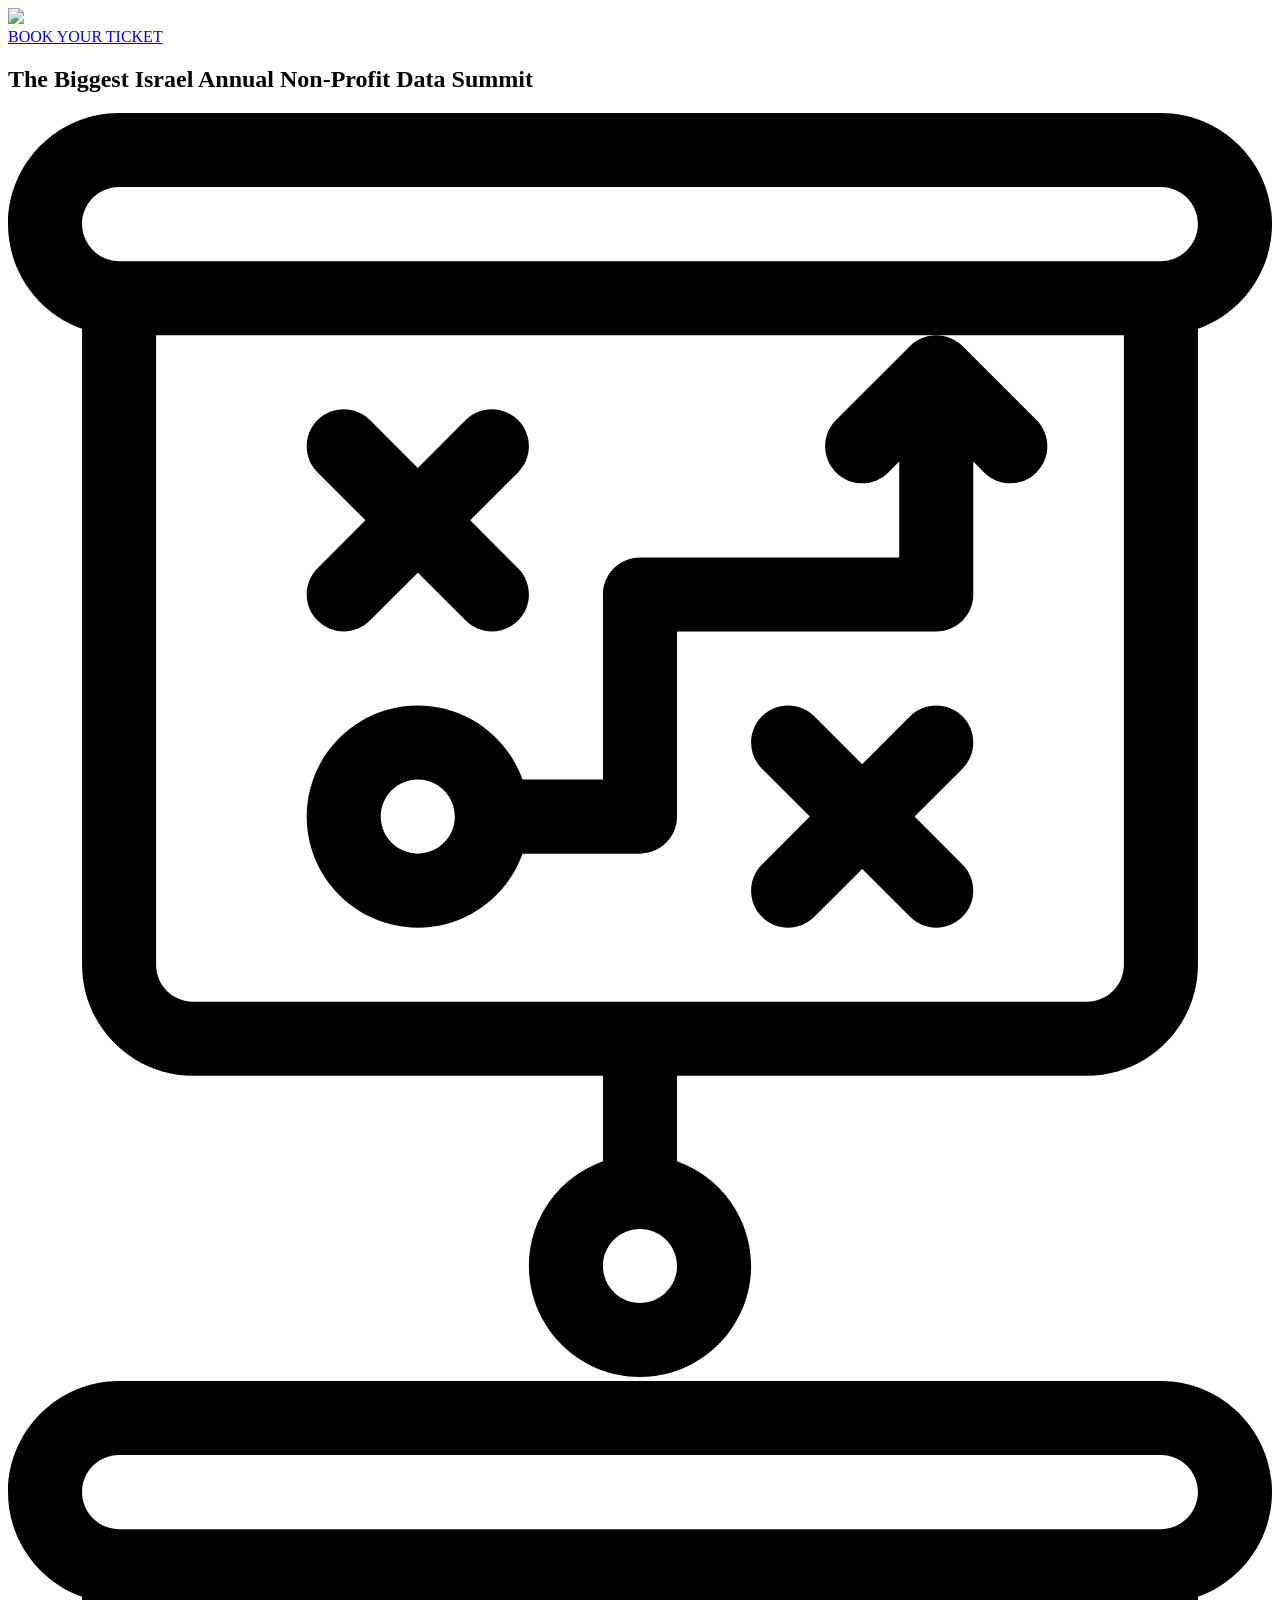
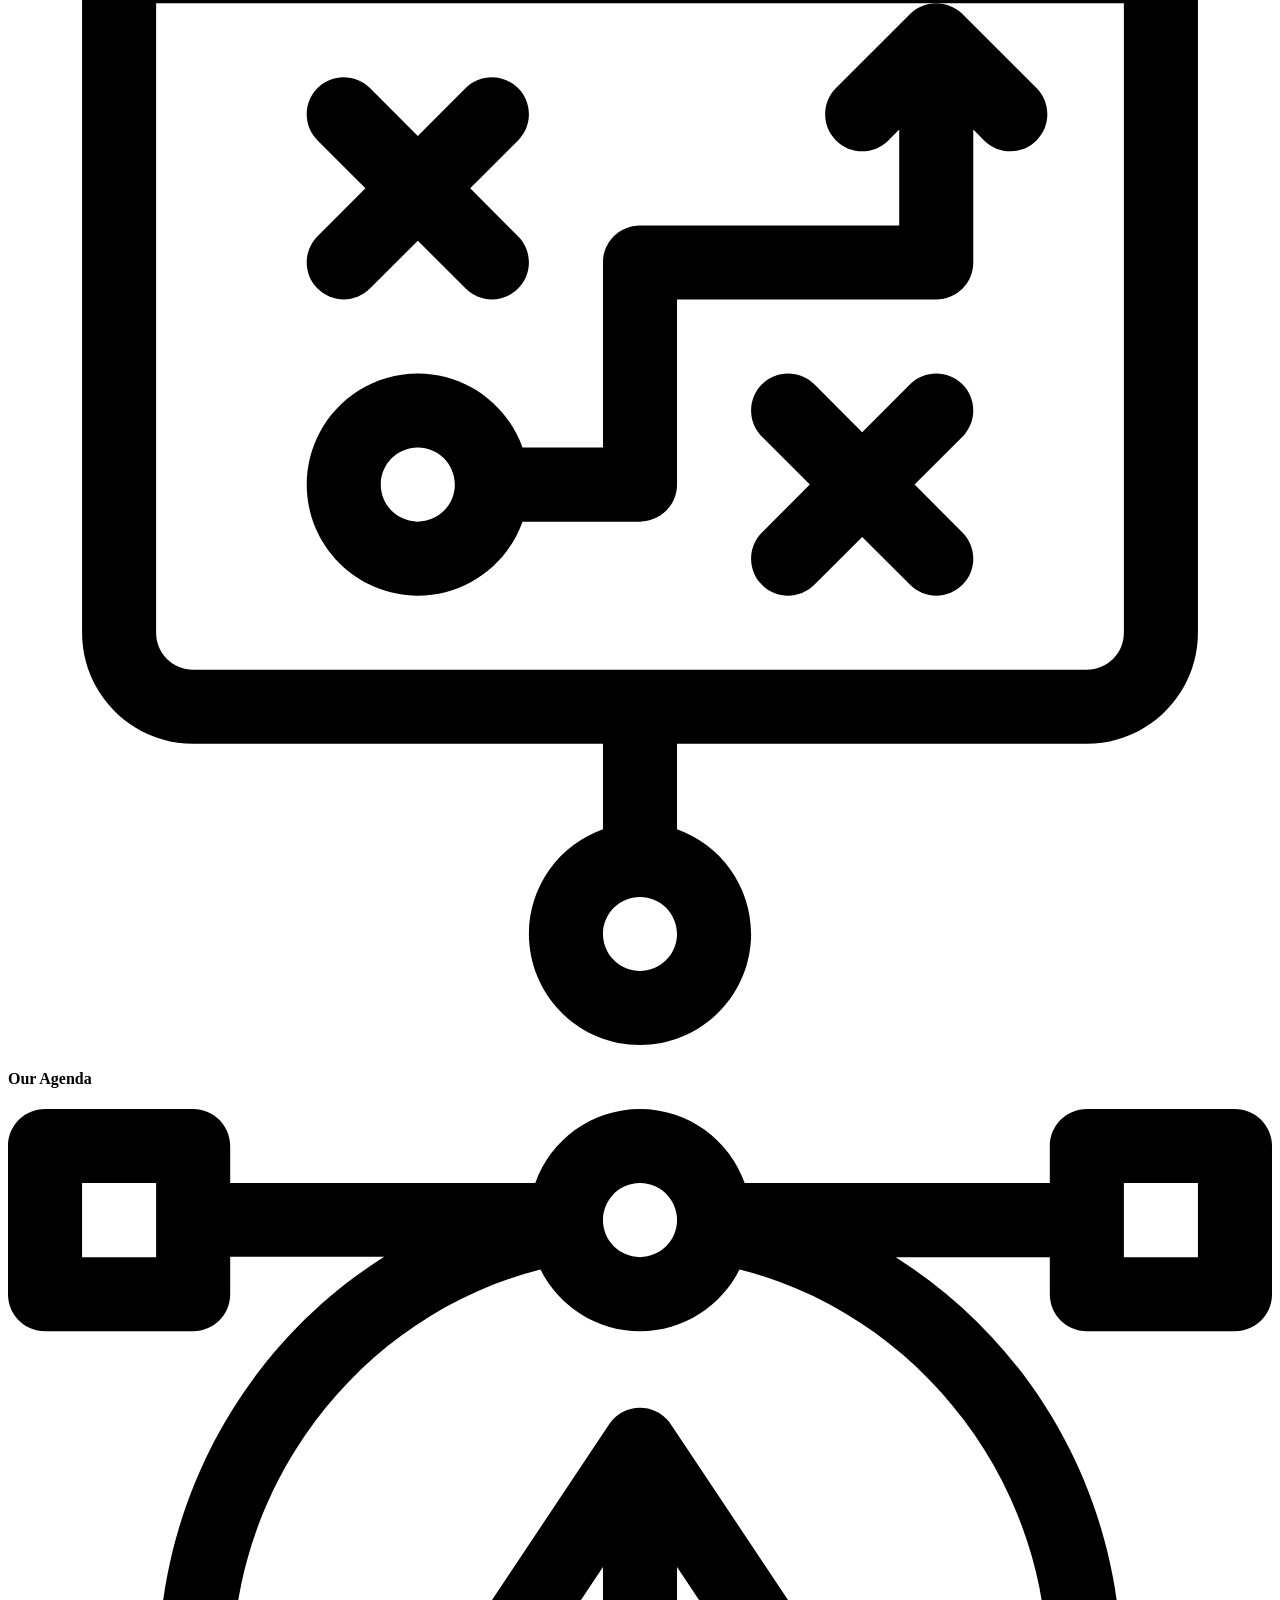
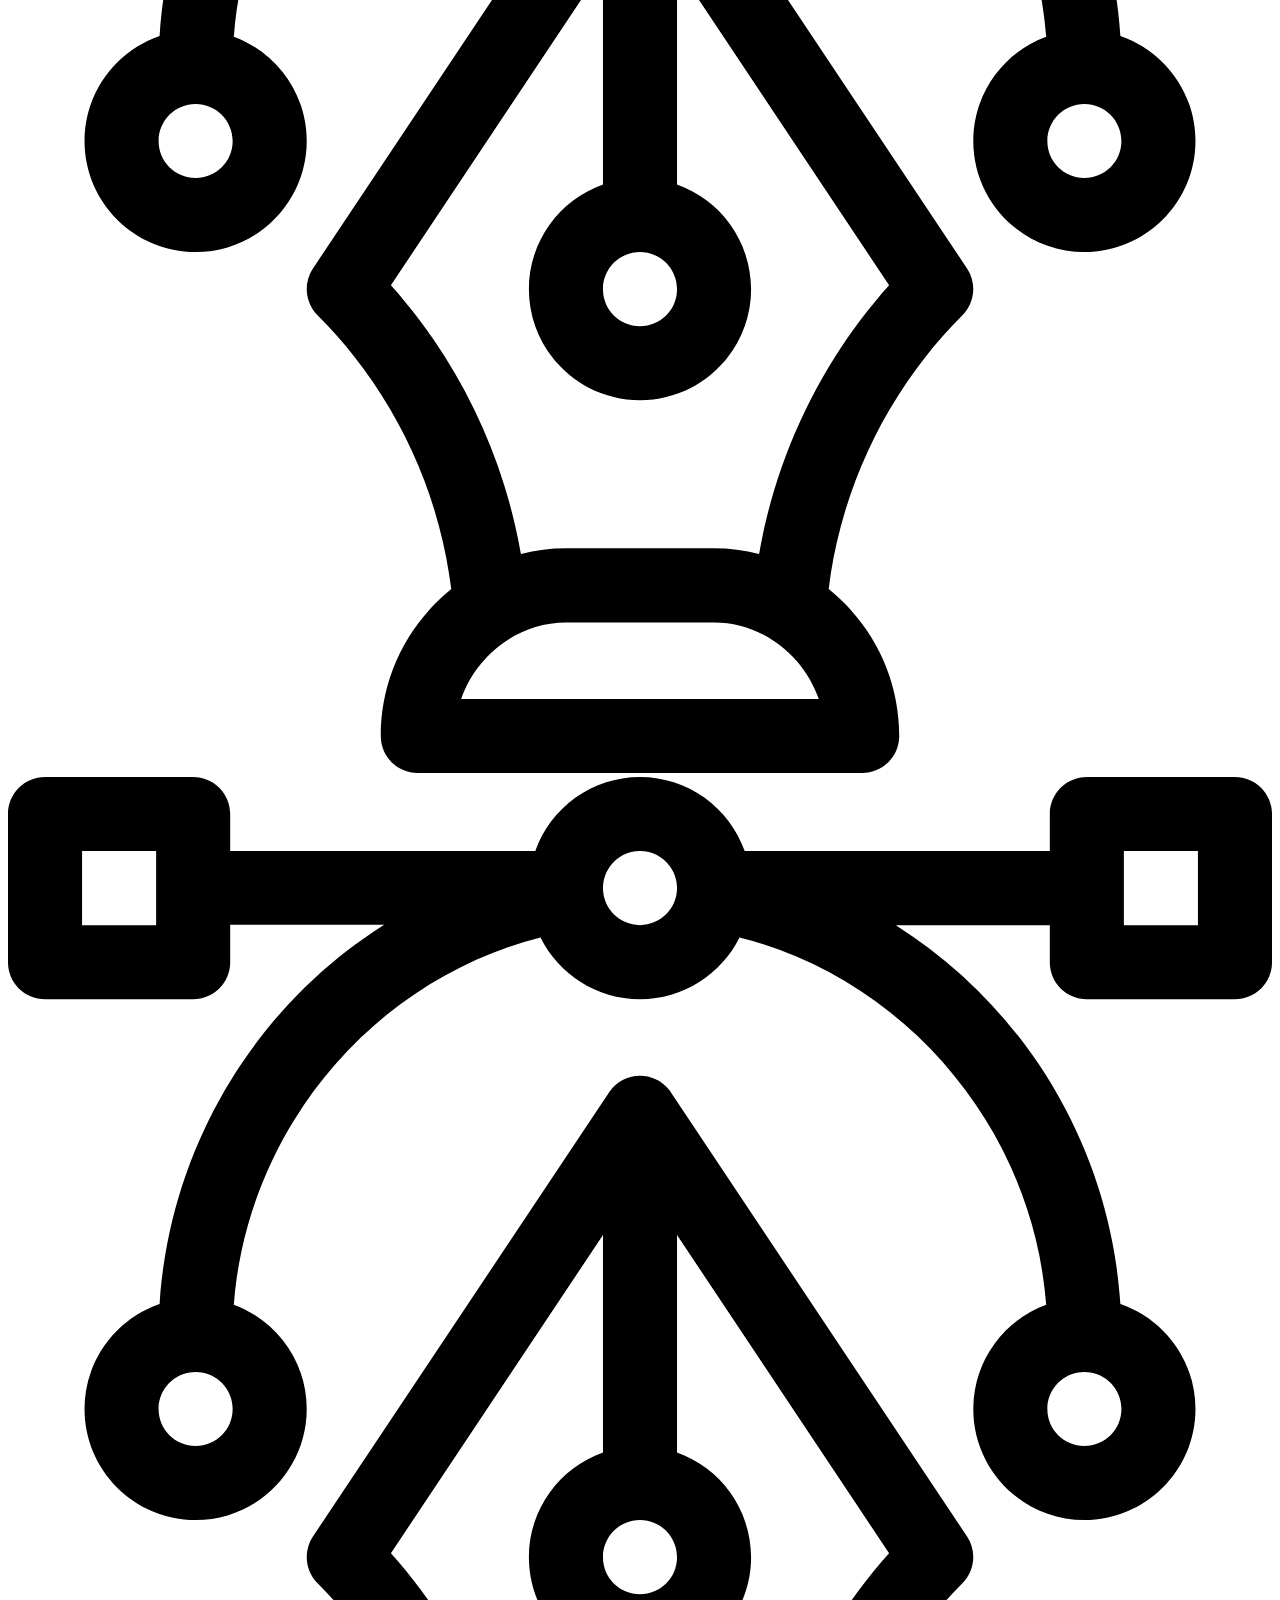
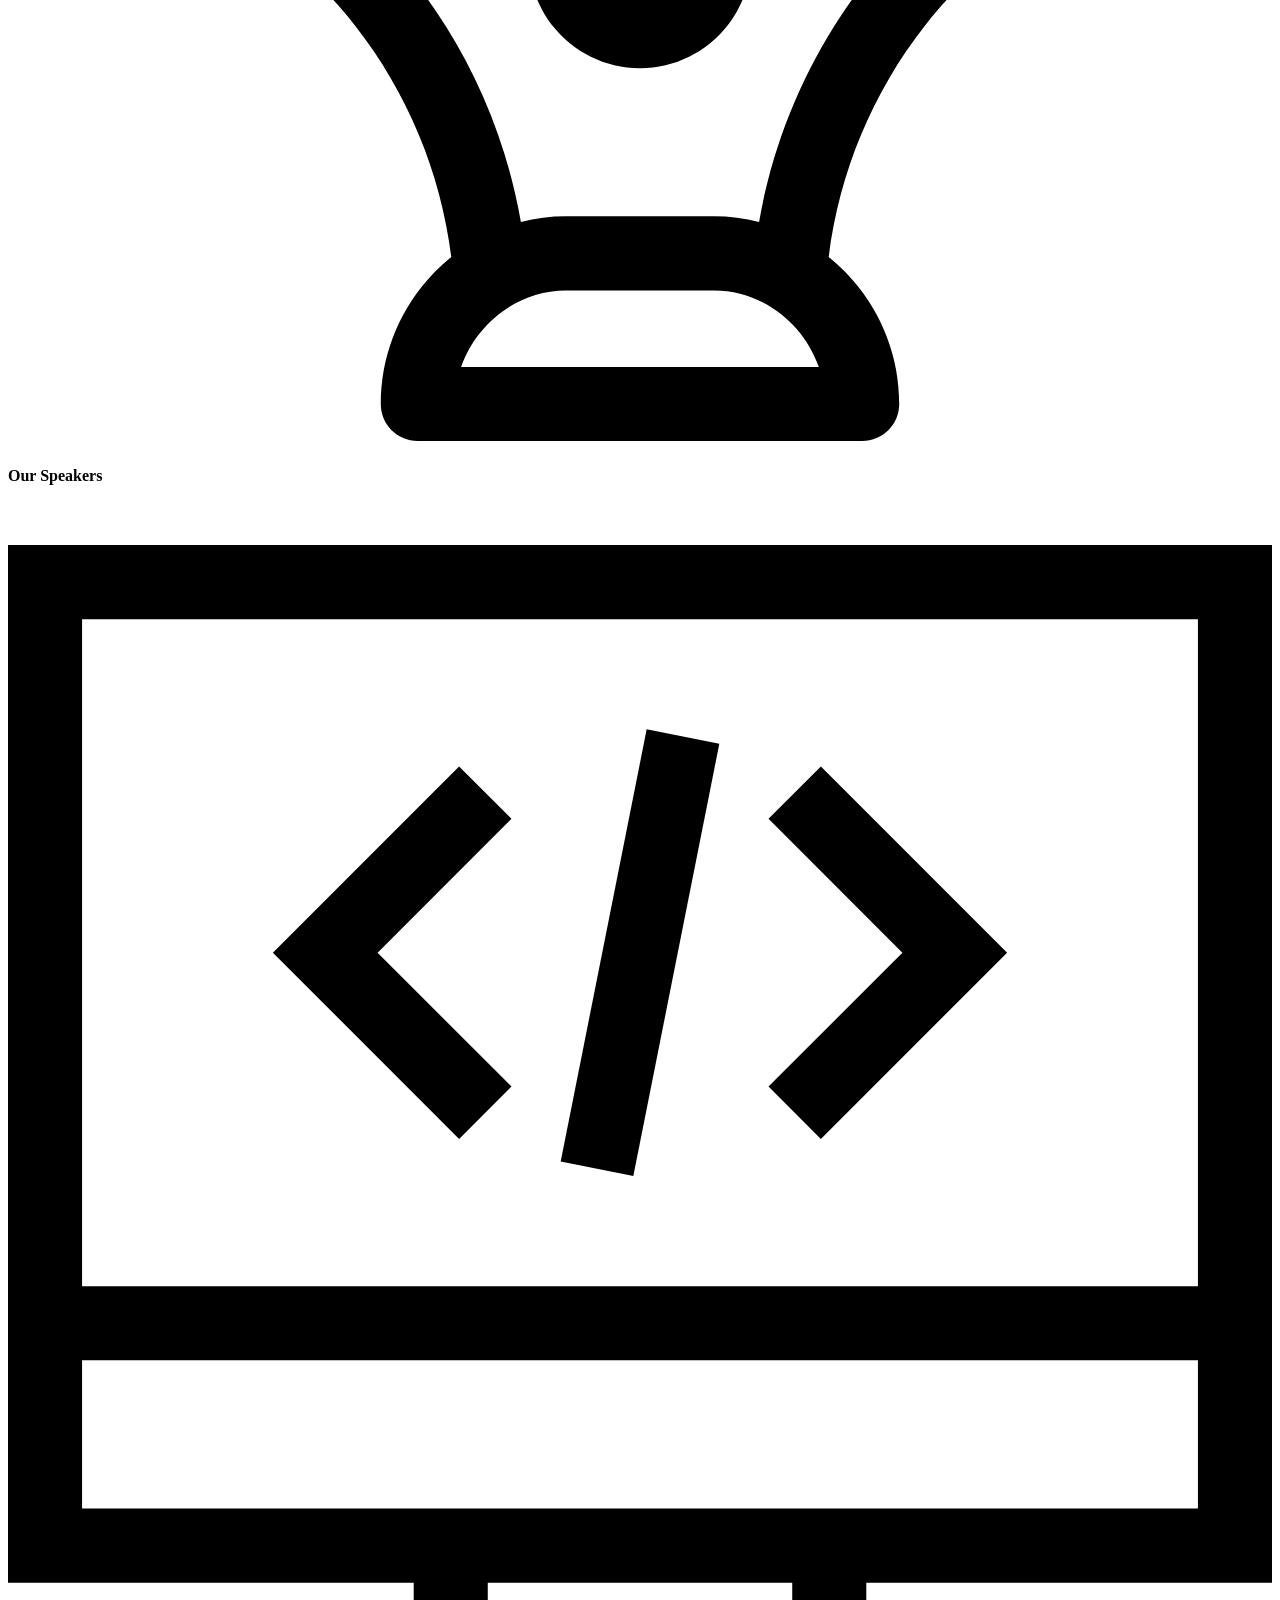
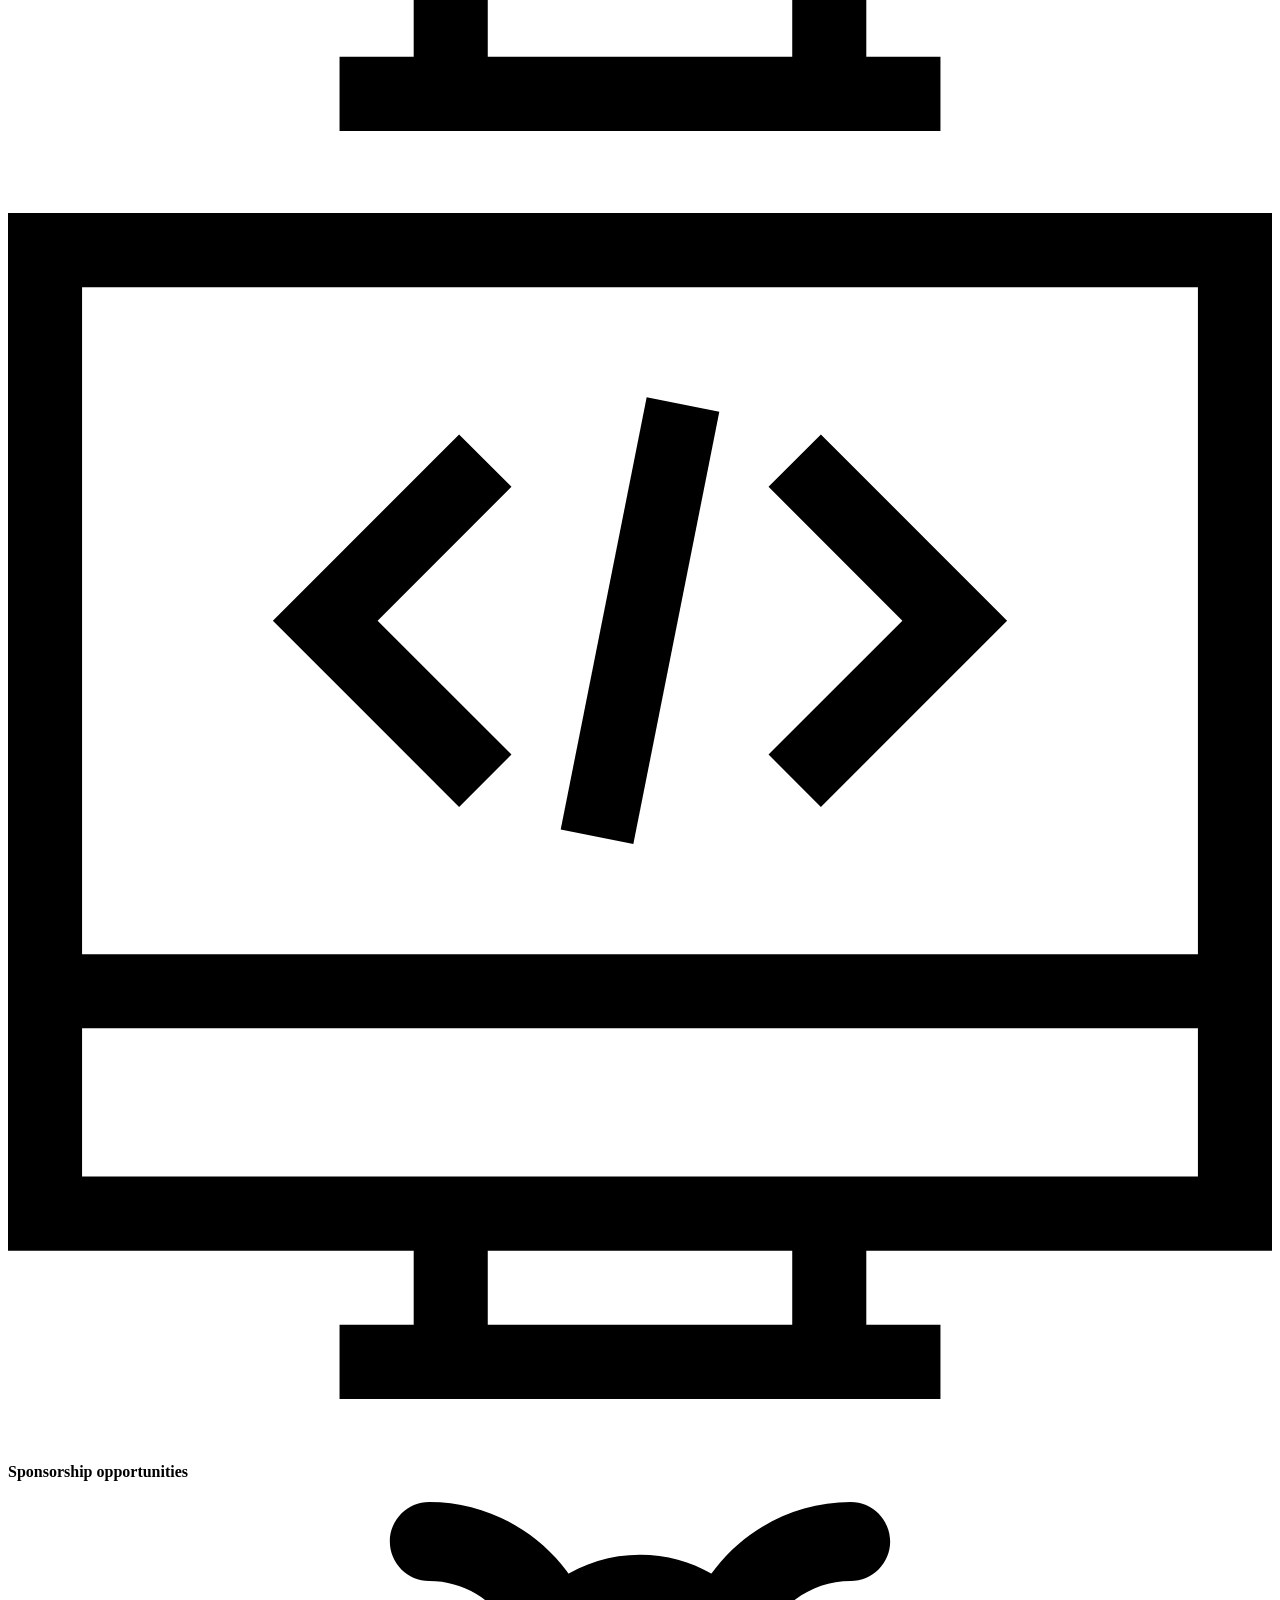
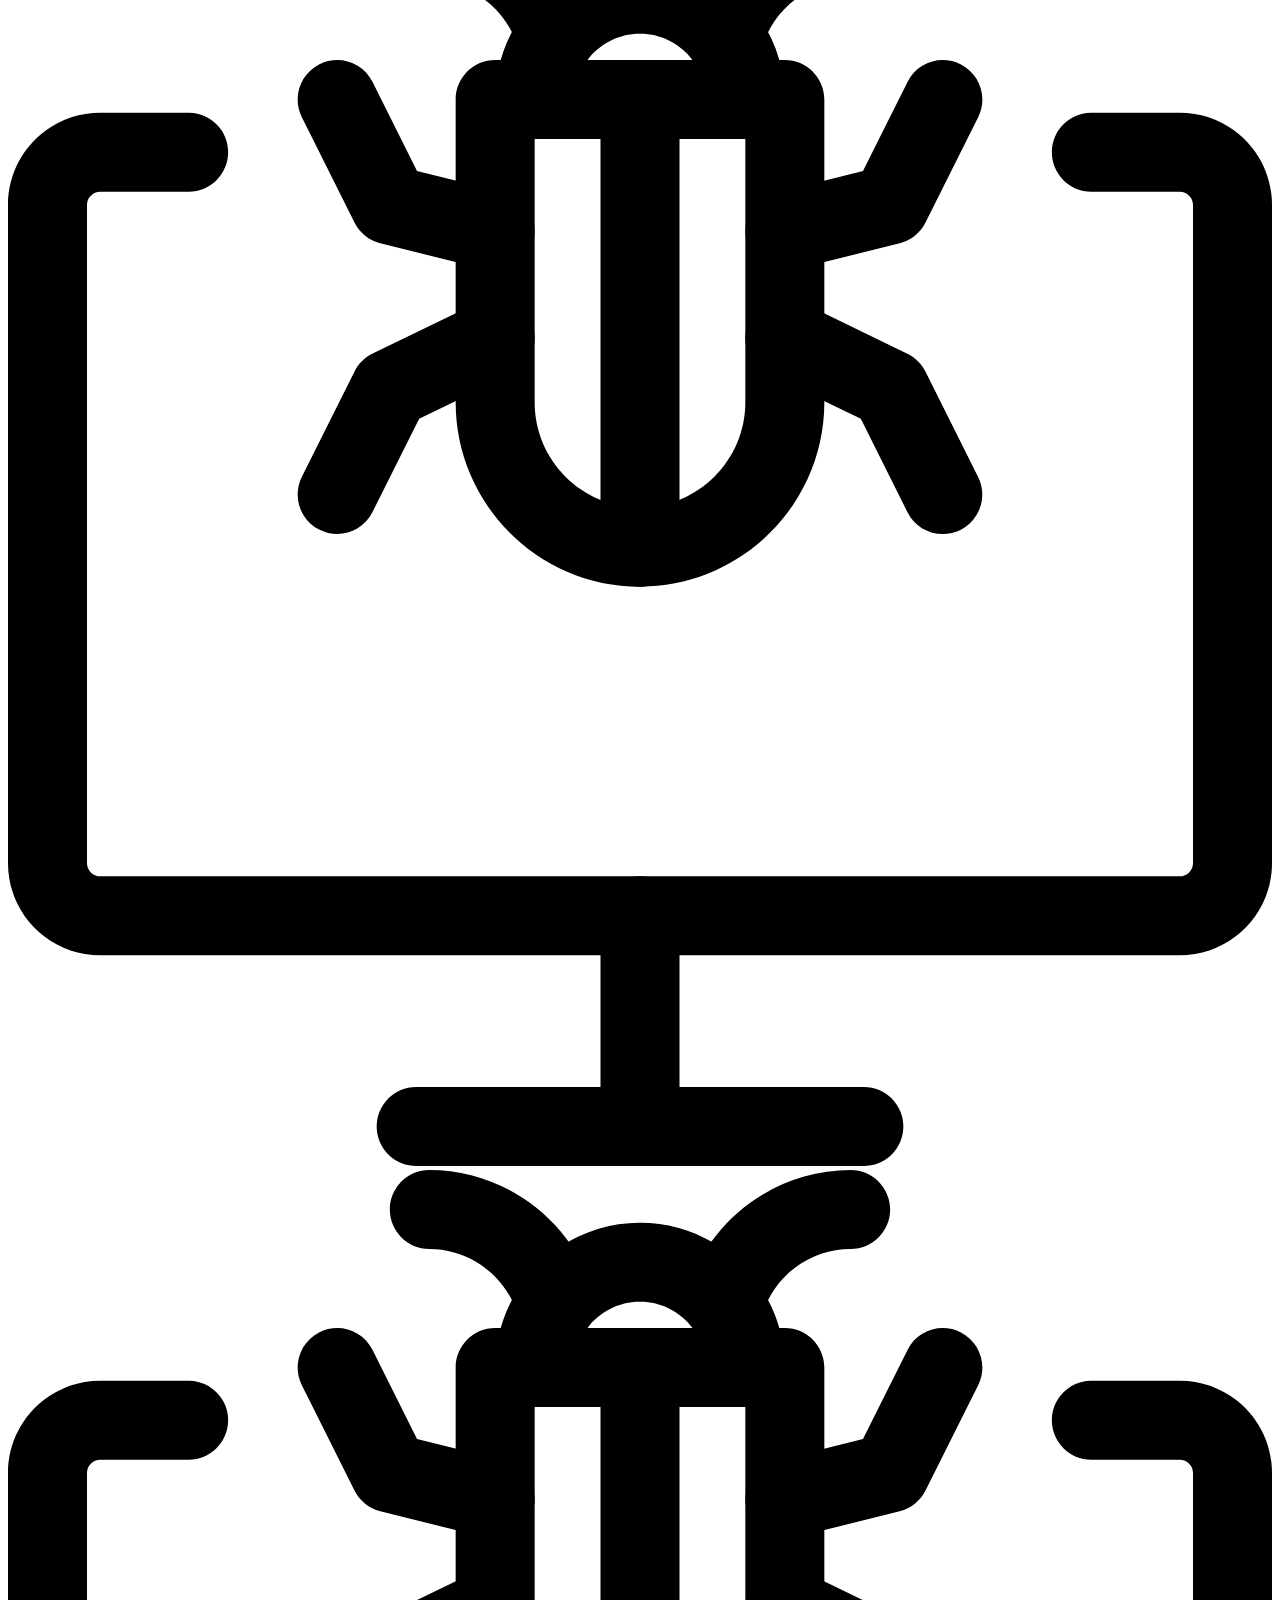
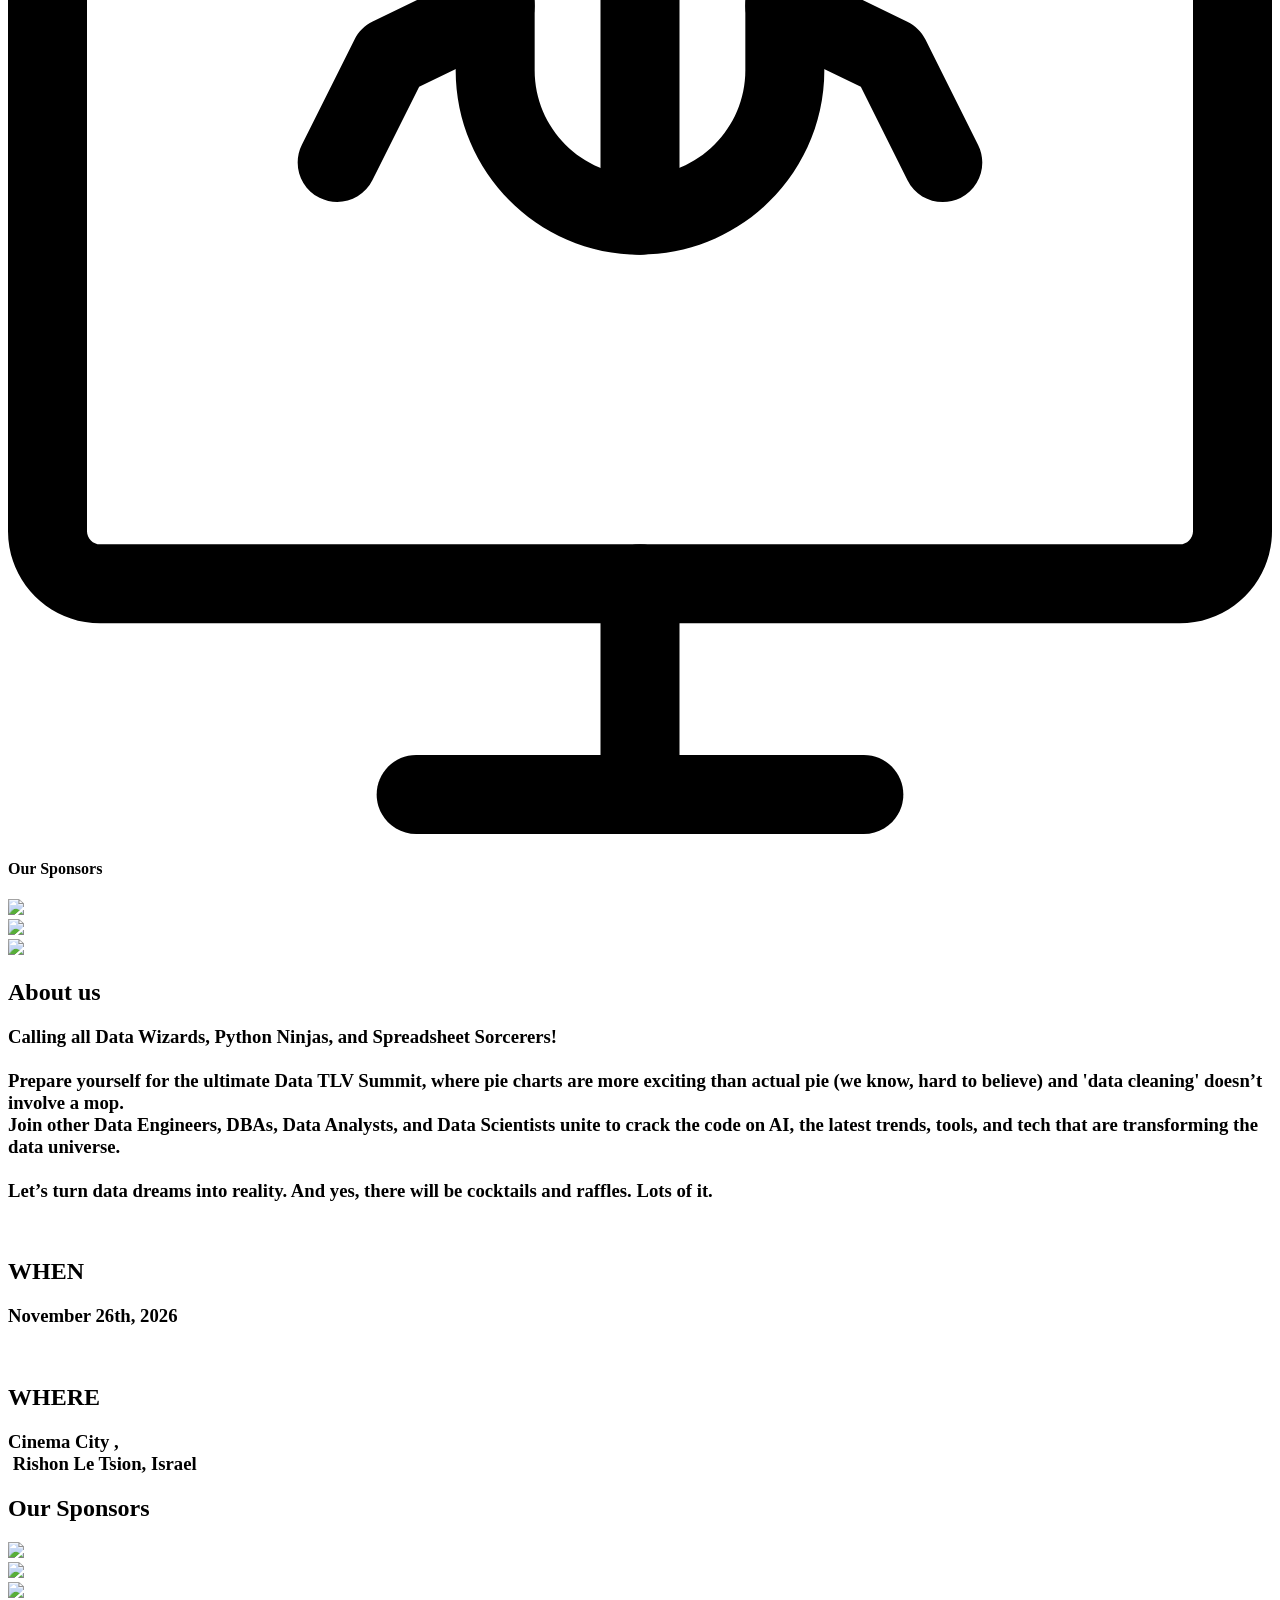
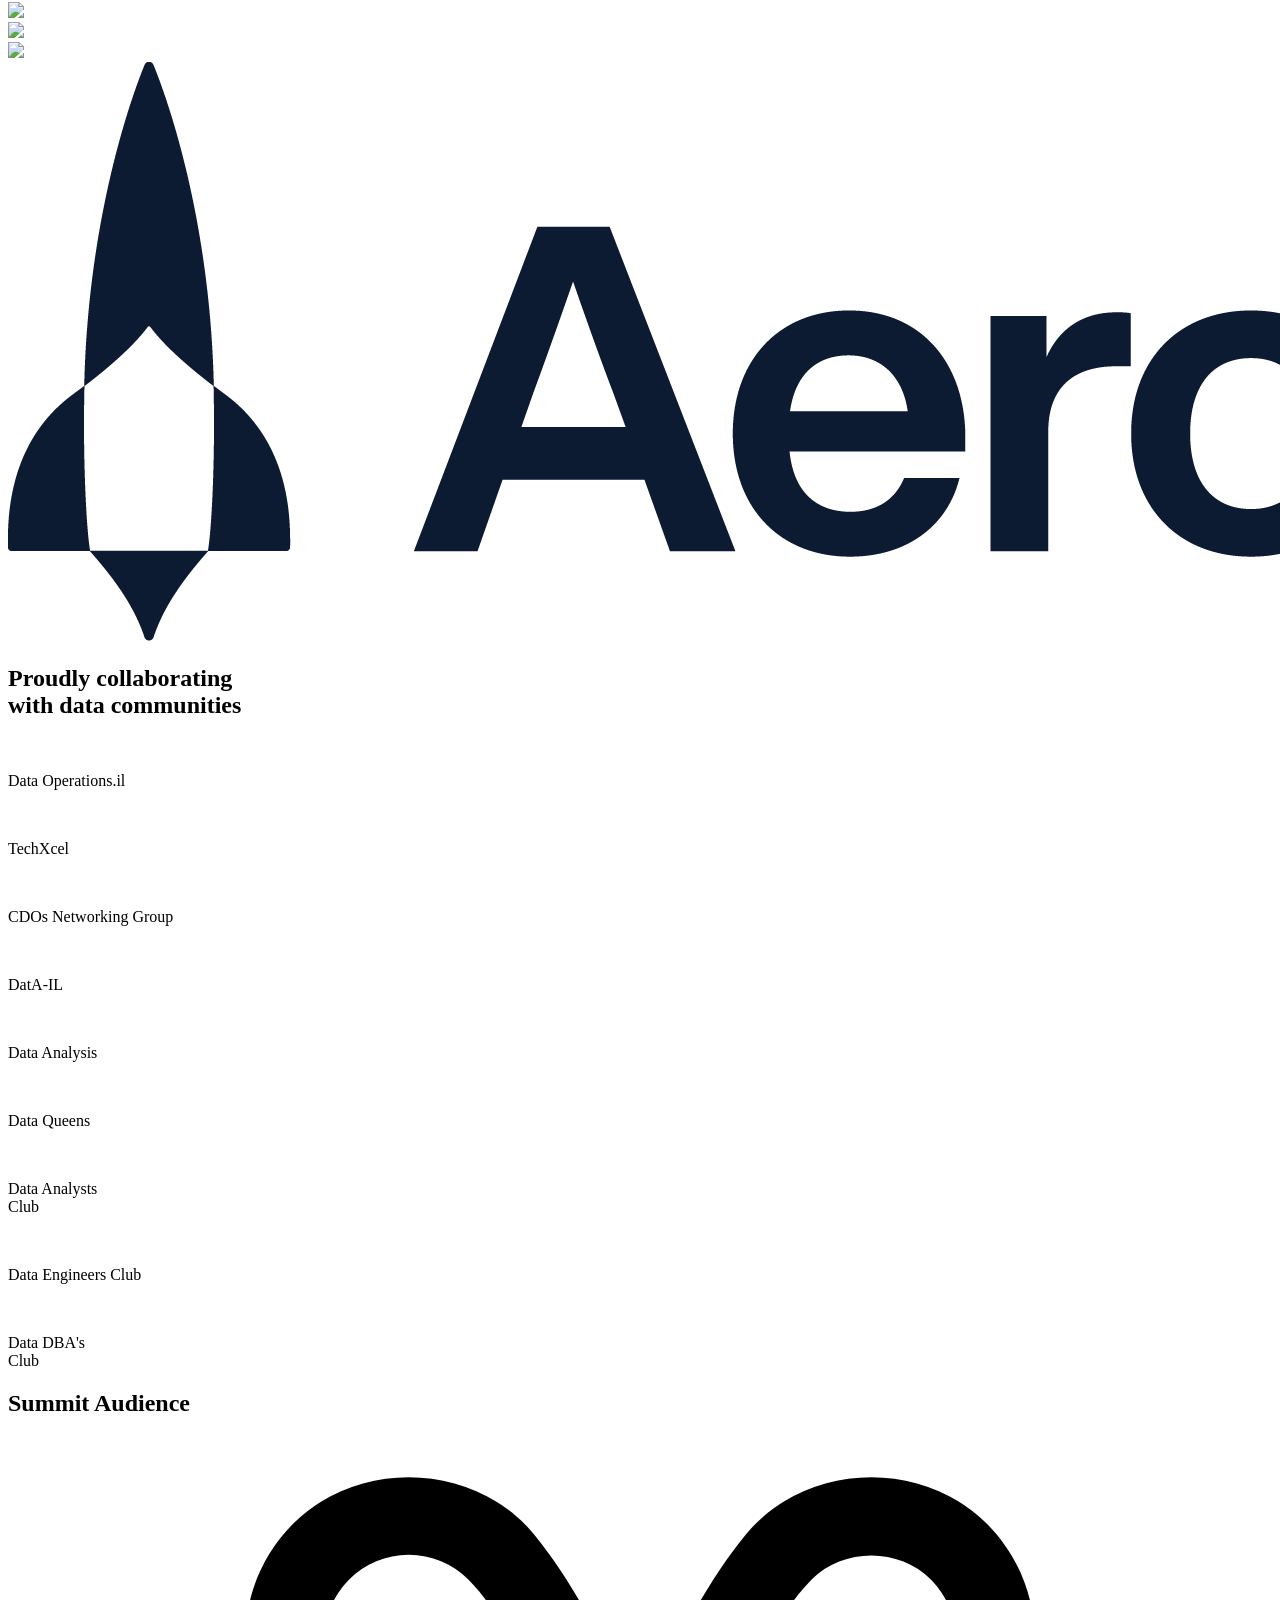
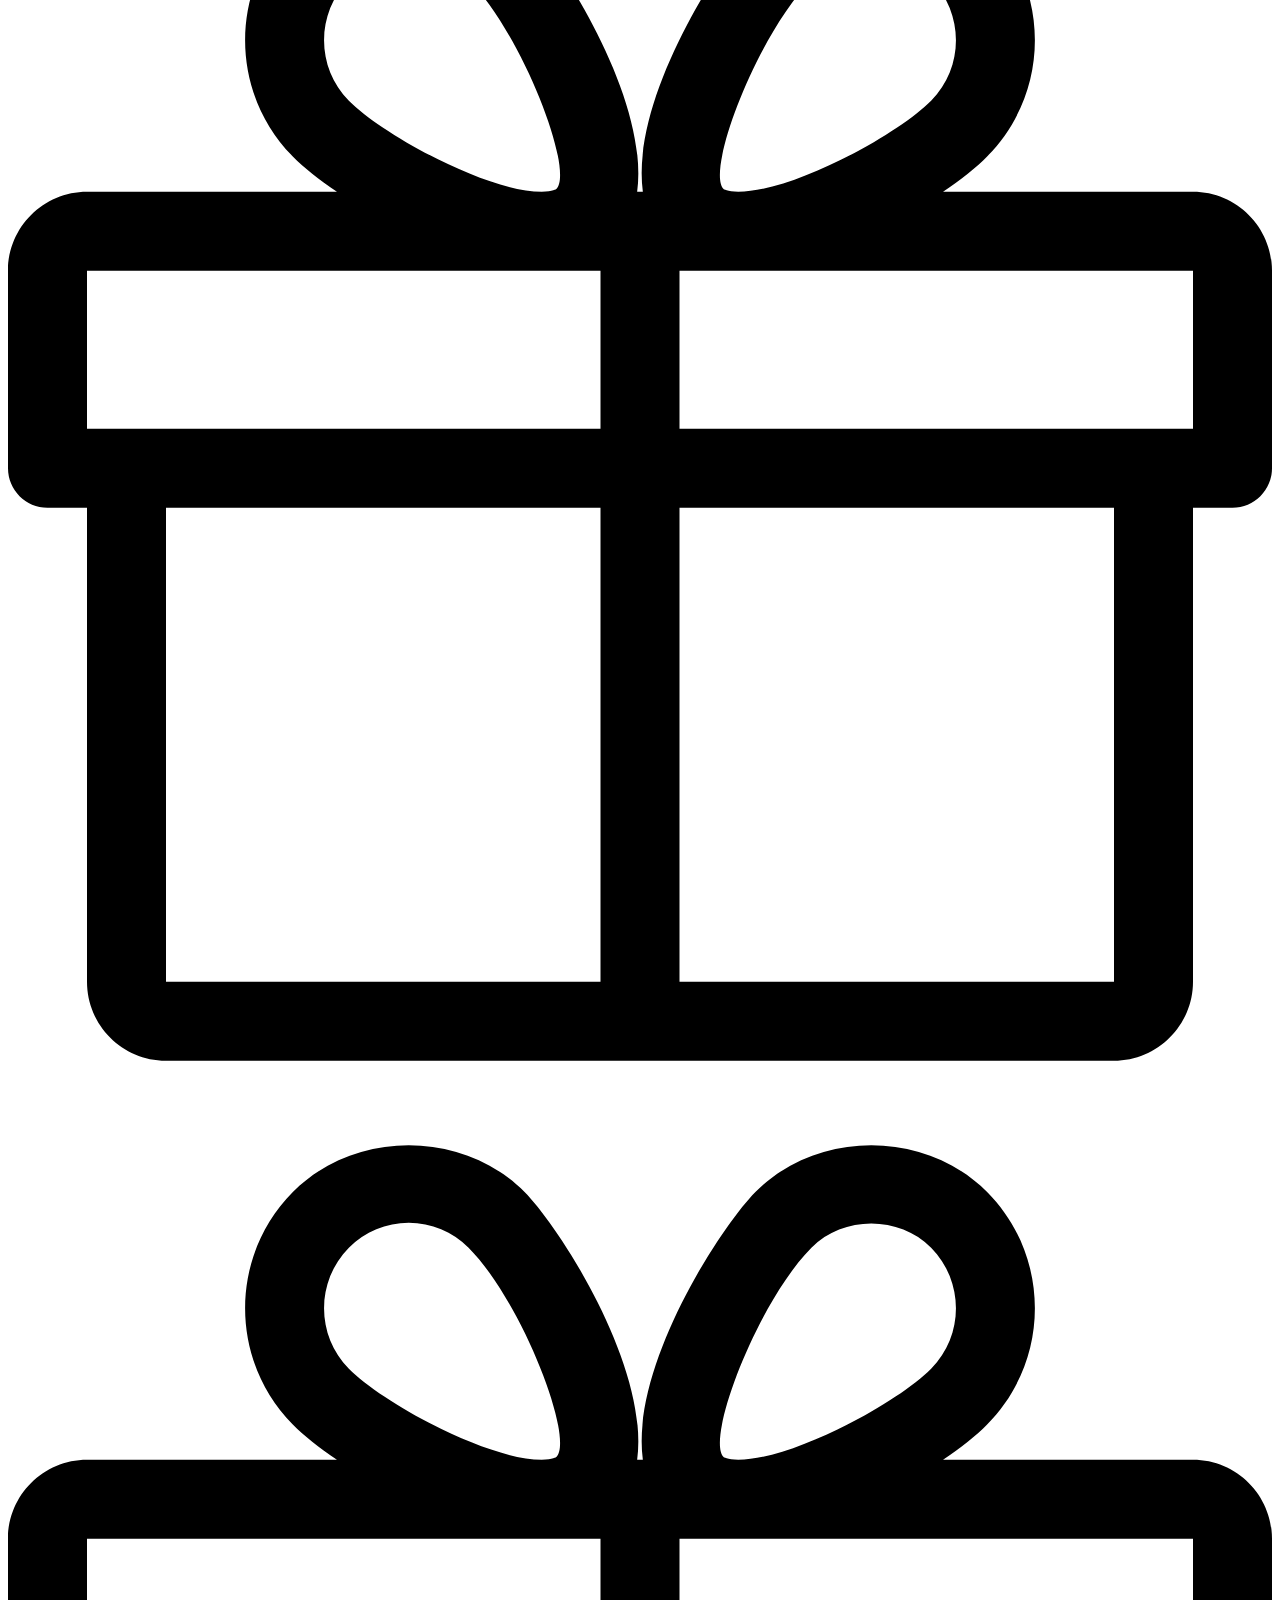
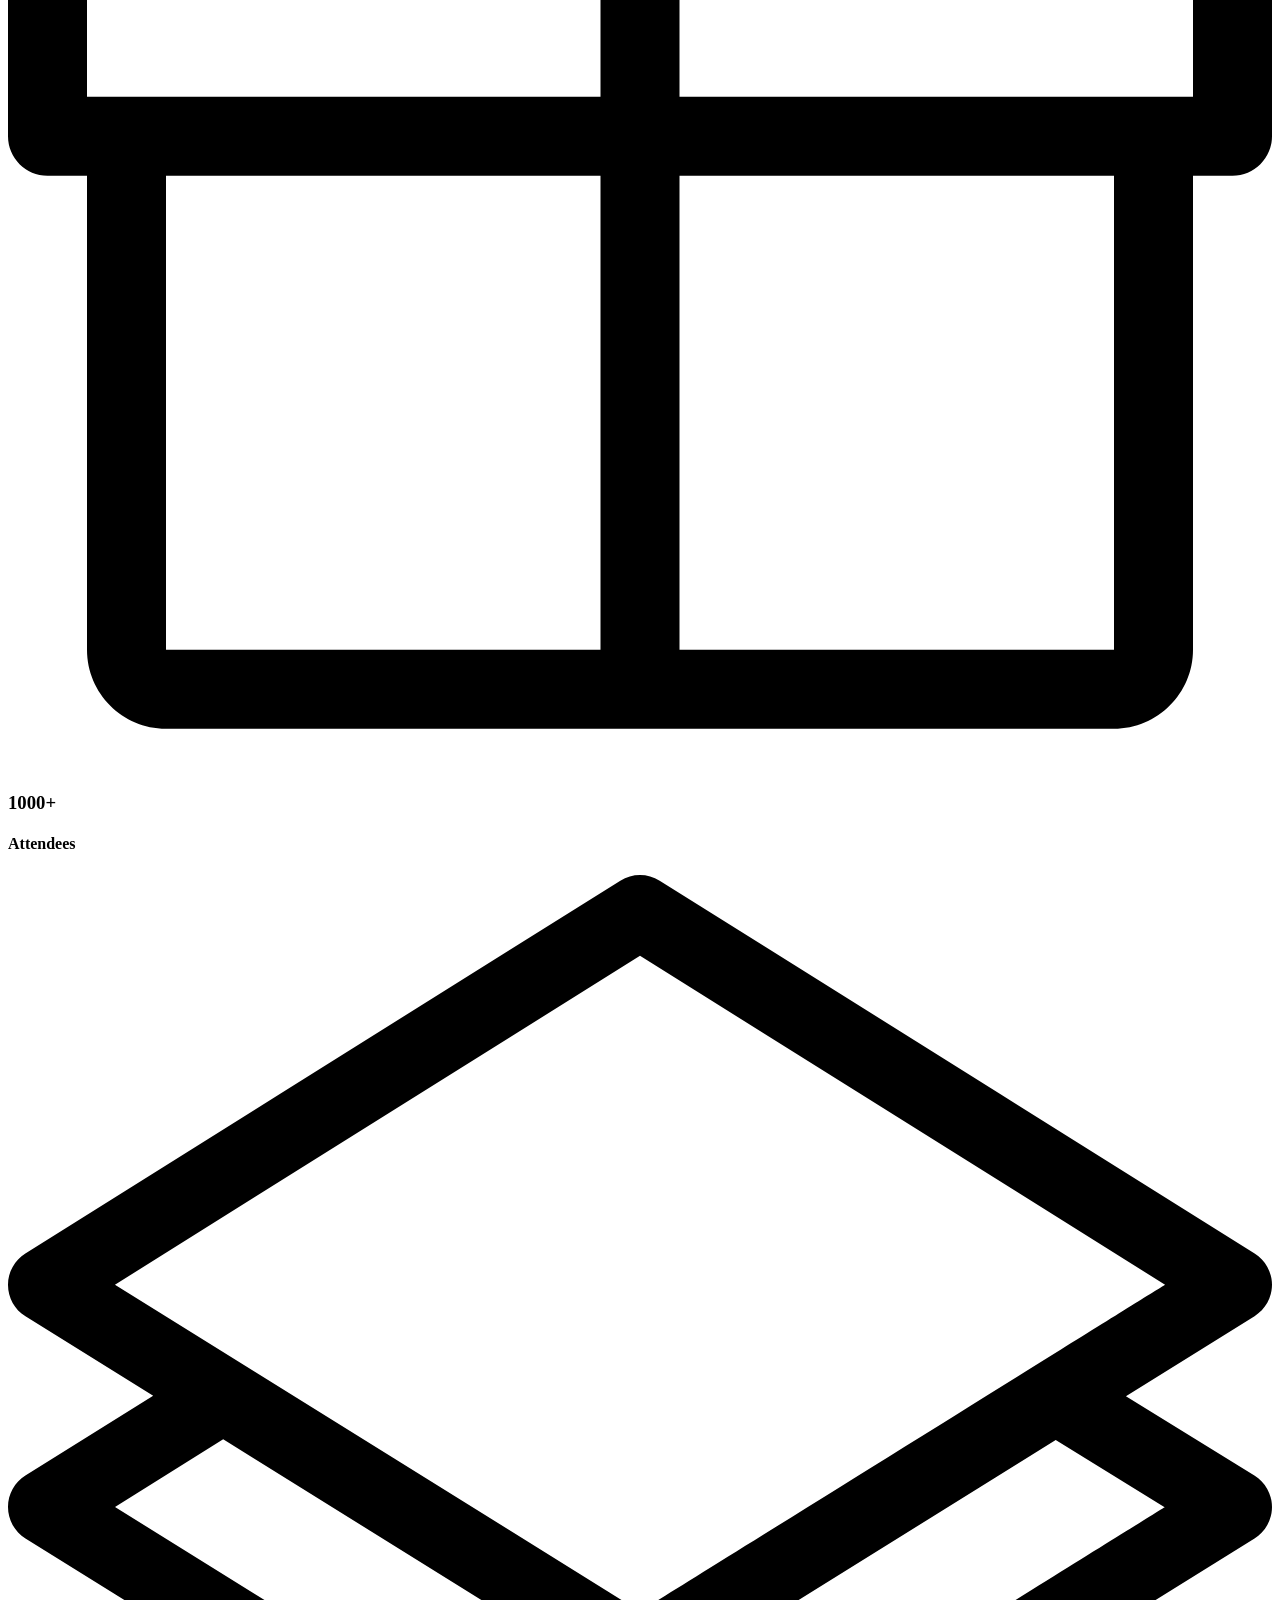
==== index.html @ f6ada50b "fix Aerospike logo to sponsors" ====
<!DOCTYPE html>
<html style="font-size: 16px;" lang="en"><head>
    <meta name="viewport" content="width=device-width, initial-scale=1.0">
    <meta charset="utf-8">
    <meta name="keywords" content="Mobile App Development, ​We create super-awesome designs, ​Build your dream website today, ​Let&amp;apos;s Get Started, ​How We Help People, Effective Teams, Get in touch">
    <meta name="description" content="">
    <title>Home</title>
    <link rel="stylesheet" href="nicepage.css" media="screen">
<link rel="stylesheet" href="Home.css" media="screen">
    <script class="u-script" type="text/javascript" src="jquery.js" defer=""></script>
    <script class="u-script" type="text/javascript" src="nicepage.js" defer=""></script>
    <meta name="generator" content="Nicepage 6.2.1, nicepage.com">
    <link id="u-theme-google-font" rel="stylesheet" href="https://fonts.googleapis.com/css?family=Roboto:100,100i,300,300i,400,400i,500,500i,700,700i,900,900i|Open+Sans:300,300i,400,400i,500,500i,600,600i,700,700i,800,800i">
    <link id="u-page-google-font" rel="stylesheet" href="https://fonts.googleapis.com/css?family=Oswald:200,300,400,500,600,700|Montserrat:100,100i,200,200i,300,300i,400,400i,500,500i,600,600i,700,700i,800,800i,900,900i">
    
    
    
    
    
    
    
    
    
    
    
    
    
    <script type="application/ld+json">{
		"@context": "http://schema.org",
		"@type": "Organization",
		"name": "",
		"logo": "images/logo-new.png"
}</script>
    <meta name="theme-color" content="#478ac9">
    <meta property="og:title" content="Home">
    <meta property="og:type" content="website">
  <meta data-intl-tel-input-cdn-path="intlTelInput/"></head>
  <body data-path-to-root="./" data-include-products="true" class="u-body u-xl-mode" data-lang="en"><header class="u-clearfix u-header u-white u-header" id="sec-23c2"><div class="u-clearfix u-sheet u-valign-middle-xl u-valign-top-lg u-valign-top-md u-sheet-1">
        <div class="data-layout-selected u-clearfix u-expanded-width u-gutter-0 u-layout-wrap u-layout-wrap-1">
          <div class="u-layout">
            <div class="u-layout-row">
              <div class="u-container-style u-layout-cell u-size-32 u-layout-cell-1">
                <div class="u-container-layout u-valign-top-lg u-valign-top-md u-valign-top-sm u-valign-top-xl u-container-layout-1">
                  <a href="Home.html" class="u-align-center u-image u-logo u-image-1" data-image-width="448" data-image-height="102" title="About us">
                    <img src="images/logo-new.png" class="u-logo-image u-logo-image-1">
                  </a>
                </div>
              </div>
              <div class="u-container-align-center-sm u-container-align-center-xs u-container-style u-layout-cell u-size-28 u-layout-cell-2">
                <div class="u-container-layout u-container-layout-2">
                  <a href="https://tickchak.co.il/95322" class="u-align-center u-border-none u-btn u-btn-round u-button-style u-hover-palette-1-light-1 u-palette-1-base u-radius u-btn-1" target="_blank">BOOK YOUR TICKET</a>
                </div>
              </div>
            </div>
          </div>
        </div>
      </div></header>
    <section class="u-align-right u-clearfix u-image u-shading u-section-1" id="sec-2e45" data-image-width="3240" data-image-height="2160">
      <div class="u-clearfix u-sheet u-sheet-1">
        <h1 class="u-align-left u-text u-text-1">The Biggest Israel Annual Non-Profit Data Summit</h1>
        <div class="u-list u-list-1">
          <div class="u-repeater u-repeater-1">
            <div class="u-align-center u-container-style u-list-item u-radius-20 u-repeater-item u-shape-round u-video-cover u-white u-list-item-1" data-href="Sessions-Schedule.html">
              <div class="u-container-layout u-similar-container u-valign-bottom-xs u-valign-middle-lg u-valign-middle-md u-valign-middle-sm u-valign-middle-xl u-container-layout-1"><span class="u-grey-10 u-icon u-icon-circle u-text-palette-1-base u-icon-1"><svg class="u-svg-link" preserveAspectRatio="xMidYMin slice" viewBox="0 0 512 512" style=""><use xmlns:xlink="http://www.w3.org/1999/xlink" xlink:href="#svg-d293"></use></svg><svg class="u-svg-content" viewBox="0 0 512 512" x="0px" y="0px" id="svg-d293" style="enable-background:new 0 0 512 512;"><g><g><path d="M386.607,304.394L367.213,285l19.393-19.393c5.859-5.858,5.859-15.356,0-21.214c-5.857-5.858-15.355-5.858-21.213,0    L346,263.787l-19.394-19.394c-5.857-5.858-15.355-5.858-21.213,0c-5.858,5.858-5.858,15.355,0,21.213L324.787,285l-19.393,19.393    c-5.858,5.858-5.858,15.355,0,21.213c5.857,5.857,15.355,5.858,21.213,0L346,306.213l19.394,19.394    c5.857,5.857,15.355,5.858,21.213,0C392.465,319.749,392.465,310.252,386.607,304.394z"></path>
</g>
</g><g><g><path d="M206.607,184.394L187.213,165l19.393-19.393c5.858-5.858,5.858-15.355,0-21.213c-5.857-5.858-15.355-5.858-21.213,0    L166,143.787l-19.394-19.394c-5.857-5.858-15.355-5.858-21.213,0c-5.858,5.858-5.858,15.355,0,21.213L144.787,165l-19.393,19.393    c-5.859,5.858-5.859,15.356,0,21.214c5.857,5.857,15.355,5.858,21.213,0L166,186.213l19.394,19.394    c5.857,5.857,15.355,5.858,21.213,0C212.465,199.749,212.465,190.252,206.607,184.394z"></path>
</g>
</g><g><g><path d="M416.606,124.394l-30-30c-0.029-0.029-0.06-0.052-0.089-0.081c-5.916-5.822-15.373-5.668-21.124,0.081l-30,30    c-5.858,5.858-5.858,15.355,0,21.213c5.857,5.858,15.355,5.858,21.213,0l4.394-4.394V180H256c-8.284,0-15,6.716-15,15v75h-32.58    c-6.192-17.459-22.865-30-42.42-30c-24.813,0-45,20.187-45,45s20.187,45,45,45c19.555,0,36.228-12.541,42.42-30H256    c8.284,0,15-6.716,15-15v-75h105c8.284,0,15-6.716,15-15v-53.787l4.394,4.394C398.322,148.535,402.161,150,406,150    s7.678-1.465,10.606-4.393C422.464,139.749,422.464,130.252,416.606,124.394z M166,300c-8.271,0-15-6.729-15-15s6.729-15,15-15    s15,6.729,15,15S174.271,300,166,300z"></path>
</g>
</g><g><g><path d="M467,0H45C20.187,0,0,20.187,0,45c0,19.555,12.541,36.228,30,42.42V345c0,24.813,20.187,45,45,45h166v34.58    c-17.459,6.192-30,22.865-30,42.42c0,24.813,20.187,45,45,45s45-20.187,45-45c0-19.555-12.541-36.228-30-42.42V390h166    c24.813,0,45-20.187,45-45V87.42c17.459-6.192,30-22.865,30-42.42C512,20.187,491.813,0,467,0z M256,482c-8.271,0-15-6.729-15-15    s6.729-15,15-15s15,6.729,15,15S264.271,482,256,482z M452,345c0,8.271-6.729,15-15,15H75c-8.271,0-15-6.729-15-15V90h392V345z     M467,60H45c-8.271,0-15-6.729-15-15s6.729-15,15-15h422c8.271,0,15,6.729,15,15S475.271,60,467,60z"></path>
</g>
</g></svg></span>
                <h4 class="u-text u-text-2">Our Agenda</h4>
              </div>
            </div>
            <div class="u-align-center u-container-style u-list-item u-radius-20 u-repeater-item u-shape-round u-video-cover u-white u-list-item-2" data-href="Speakers-Wall.html">
              <div class="u-container-layout u-similar-container u-valign-bottom-xs u-valign-middle-lg u-valign-middle-md u-valign-middle-sm u-valign-middle-xl u-container-layout-2"><span class="u-grey-10 u-icon u-icon-circle u-text-palette-1-base u-icon-2"><svg class="u-svg-link" preserveAspectRatio="xMidYMin slice" viewBox="0 0 512 512" style=""><use xmlns:xlink="http://www.w3.org/1999/xlink" xlink:href="#svg-ddc0"></use></svg><svg class="u-svg-content" viewBox="0 0 512 512" x="0px" y="0px" id="svg-ddc0" style="enable-background:new 0 0 512 512;"><g><g><path d="M497,0h-60c-8.284,0-15,6.716-15,15v15H298.42C292.228,12.542,275.555,0,256,0s-36.228,12.542-42.42,30H90V15    c0-8.284-6.716-15-15-15H15C6.716,0,0,6.716,0,15v60c0,8.284,6.716,15,15,15h60c8.284,0,15-6.716,15-15V59.8h62.377    c-54.116,34.274-87.012,92.175-90.969,153.642C43.738,219.518,31,236.294,31,256c0,24.813,20.187,45,45,45s45-20.187,45-45    c0-19.38-12.315-35.938-29.53-42.26c5.326-70.647,56.198-131.494,124.226-148.758C223.07,79.794,238.361,90,256,90    c17.639,0,32.93-10.206,40.304-25.017c68.029,17.264,118.9,78.111,124.226,148.758C403.315,220.062,391,236.62,391,256    c0,24.813,20.187,45,45,45s45-20.187,45-45c0-19.706-12.738-36.482-30.408-42.558C446.627,151.852,413.633,94.207,359.623,60H422    v15c0,8.284,6.716,15,15,15h60c8.284,0,15-6.716,15-15V15C512,6.716,505.284,0,497,0z M60,60H30V30h30V60z M76,271    c-8.271,0-15-6.729-15-15s6.729-15,15-15s15,6.729,15,15S84.271,271,76,271z M256,60c-8.271,0-15-6.729-15-15s6.729-15,15-15    s15,6.729,15,15S264.271,60,256,60z M436,241c8.271,0,15,6.729,15,15s-6.729,15-15,15s-15-6.729-15-15S427.729,241,436,241z     M482,60h-30V30h30V60z"></path>
</g>
</g><g><g><path d="M388.48,307.679l-120-179.999c-0.004-0.006-0.009-0.012-0.013-0.019c-0.043-0.064-0.09-0.125-0.134-0.188    c-0.206-0.299-0.423-0.587-0.649-0.868c-6.321-7.854-18.357-7.324-24.017,0.868c-0.044,0.063-0.091,0.124-0.134,0.188    c-0.004,0.007-0.009,0.012-0.013,0.019l-120,180c-3.967,5.949-3.182,13.871,1.874,18.927    c29.927,29.927,48.975,69.047,54.164,110.901c-2.329,1.883-4.578,3.899-6.71,6.081C158.759,458.001,151,476.97,151,497    c0,8.284,6.716,15,15,15h180c8.284,0,15-6.716,15-15c0-20.03-7.759-38.999-21.847-53.412c-2.133-2.182-4.381-4.198-6.711-6.081    c5.188-41.856,24.236-80.976,54.163-110.9C391.662,321.551,392.447,313.628,388.48,307.679z M256,301c8.271,0,15,6.729,15,15    s-6.729,15-15,15s-15-6.729-15-15S247.729,301,256,301z M183.558,482c6.241-17.833,23.159-31,42.442-31h60    c19.283,0,36.201,13.167,42.442,31H183.558z M304.245,423.283C298.345,421.777,292.229,421,286,421h-60    c-6.229,0-12.345,0.777-18.245,2.284c-7.02-40.429-25.251-78.221-52.65-108.899L241,185.542v88.039    c-17.459,6.192-30,22.865-30,42.42c0,24.813,20.187,45,45,45s45-20.187,45-45c0-19.555-12.541-36.228-30-42.42v-88.039    l85.896,128.843C329.496,345.06,311.264,382.853,304.245,423.283z"></path>
</g>
</g></svg></span>
                <h4 class="u-text u-text-3">Our Speakers</h4>
              </div>
            </div>
            <div class="u-align-center u-container-style u-list-item u-radius-20 u-repeater-item u-shape-round u-video-cover u-white u-list-item-3" data-href="sponsorship_opportunities.html">
              <div class="u-container-layout u-similar-container u-valign-bottom-xs u-valign-middle-lg u-valign-middle-md u-valign-middle-sm u-valign-middle-xl u-container-layout-3"><span class="u-grey-10 u-icon u-icon-circle u-text-palette-1-base u-icon-3"><svg class="u-svg-link" preserveAspectRatio="xMidYMin slice" viewBox="0 0 512 512" style=""><use xmlns:xlink="http://www.w3.org/1999/xlink" xlink:href="#svg-ce99"></use></svg><svg class="u-svg-content" viewBox="0 0 512 512" x="0px" y="0px" id="svg-ce99" style="enable-background:new 0 0 512 512;"><g><g><path d="M0,15.845v420.259h164.332v30.049h-30.036v30.001h243.407v-30.001h-30.036v-30.049H512V15.845H0z M317.665,466.153    H194.334v-30.049h123.332V466.153z M481.999,406.103H30.001v-60.075h451.997V406.103z M481.999,316.027H30.001V45.847h451.997    V316.027z"></path>
</g>
</g><g><g><polygon points="203.943,126.712 182.729,105.498 107.29,180.937 182.729,256.375 203.943,235.161 149.718,180.937   "></polygon>
</g>
</g><g><g><polygon points="329.271,105.498 308.057,126.712 362.282,180.937 308.057,235.161 329.271,256.375 404.709,180.937   "></polygon>
</g>
</g><g><g><rect x="166.742" y="165.947" transform="matrix(0.1951 -0.9808 0.9808 0.1951 28.5815 396.7237)" width="178.511" height="30.002"></rect>
</g>
</g></svg></span>
                <h4 class="u-text u-text-4"> Sponsorship opportunities</h4>
              </div>
            </div>
            <div class="u-align-center u-container-style u-list-item u-radius-20 u-repeater-item u-shape-round u-video-cover u-white u-list-item-4" data-href="#sponsors">
              <div class="u-container-layout u-similar-container u-valign-bottom-xs u-valign-middle-lg u-valign-middle-md u-valign-middle-sm u-valign-middle-xl u-container-layout-4"><span class="u-grey-10 u-icon u-icon-circle u-text-palette-1-base u-icon-4"><svg class="u-svg-link" preserveAspectRatio="xMidYMin slice" viewBox="0 0 24 24" style=""><use xmlns:xlink="http://www.w3.org/1999/xlink" xlink:href="#svg-4417"></use></svg><svg class="u-svg-content" viewBox="0 0 24 24" id="svg-4417"><path d="m22.25 20h-20.5c-.965 0-1.75-.785-1.75-1.75v-12.5c0-.965.785-1.75 1.75-1.75h1.68c.414 0 .75.336.75.75s-.336.75-.75.75h-1.68c-.136 0-.25.114-.25.25v12.5c0 .136.114.25.25.25h20.5c.136 0 .25-.114.25-.25v-12.5c0-.136-.114-.25-.25-.25h-1.68c-.414 0-.75-.336-.75-.75s.336-.75.75-.75h1.68c.965 0 1.75.785 1.75 1.75v12.5c0 .965-.785 1.75-1.75 1.75z"></path><path d="m16.25 24h-8.5c-.414 0-.75-.336-.75-.75s.336-.75.75-.75h8.5c.414 0 .75.336.75.75s-.336.75-.75.75z"></path><path d="m12 24c-.414 0-.75-.336-.75-.75v-4c0-.414.336-.75.75-.75s.75.336.75.75v4c0 .414-.336.75-.75.75z"></path><path d="m14 4.5h-4c-.414 0-.75-.336-.75-.75 0-1.517 1.233-2.75 2.75-2.75s2.75 1.233 2.75 2.75c0 .414-.336.75-.75.75zm-3-1.5h2c-.229-.304-.591-.5-1-.5s-.771.196-1 .5z"></path><path d="m13.601 3.3c-.069 0-.139-.01-.208-.029-.398-.115-.628-.53-.513-.929.397-1.379 1.68-2.342 3.12-2.342.414 0 .75.336.75.75s-.336.75-.75.75c-.775 0-1.466.518-1.679 1.258-.095.328-.395.542-.72.542z"></path><path d="m10.399 3.3c-.326 0-.625-.214-.72-.542-.213-.74-.904-1.258-1.679-1.258-.414 0-.75-.336-.75-.75s.336-.75.75-.75c1.44 0 2.723.963 3.121 2.342.115.398-.115.813-.513.929-.07.019-.14.029-.209.029z"></path><path d="m14.75 7c-.336 0-.642-.228-.727-.568-.101-.401.144-.809.545-.909l1.666-.416.846-1.691c.186-.371.636-.521 1.006-.336.371.186.521.636.335 1.006l-1 2c-.098.196-.276.34-.489.393l-2 .5c-.061.014-.122.021-.182.021z"></path><path d="m17.75 12c-.275 0-.54-.151-.671-.415l-.886-1.771-1.771-.858c-.373-.181-.528-.629-.348-1.002s.629-.527 1.002-.348l2 .97c.149.072.27.191.344.34l1 2c.185.37.035.82-.335 1.006-.107.053-.222.078-.335.078z"></path><path d="m9.25 7c-.06 0-.121-.007-.182-.022l-2-.5c-.213-.053-.391-.197-.489-.393l-1-2c-.185-.37-.035-.82.335-1.006.372-.185.821-.035 1.006.336l.846 1.691 1.666.416c.402.101.646.508.545.909-.084.341-.391.569-.727.569z"></path><path d="m6.25 12c-.113 0-.227-.025-.335-.079-.371-.186-.521-.636-.335-1.006l1-2c.074-.148.195-.268.344-.34l2-.97c.372-.178.821-.025 1.001.348.181.373.025.821-.348 1.002l-1.77.858-.886 1.771c-.131.265-.397.416-.671.416z"></path><path d="m12 13c-1.93 0-3.5-1.57-3.5-3.5v-5.75c0-.414.336-.75.75-.75h5.5c.414 0 .75.336.75.75v5.75c0 1.93-1.57 3.5-3.5 3.5zm-2-8.5v5c0 1.103.897 2 2 2s2-.897 2-2v-5z"></path><path d="m12 13c-.414 0-.75-.336-.75-.75v-8.5c0-.414.336-.75.75-.75s.75.336.75.75v8.5c0 .414-.336.75-.75.75z"></path></svg></span>
                <h4 class="u-text u-text-5">Our Sponsors</h4>
              </div>
            </div>
          </div>
        </div>
      </div>
    </section>
    <section class="u-align-center u-clearfix u-container-align-center u-valign-middle-xs u-section-2" id="sec-291e">
      <div class="custom-expanded u-expanded-width-lg u-expanded-width-md u-expanded-width-sm u-expanded-width-xl u-gallery u-layout-grid u-lightbox u-show-text-on-hover u-gallery-1">
        <div class="u-gallery-inner u-gallery-inner-1">
          <div class="u-effect-fade u-gallery-item">
            <div class="u-back-slide" data-image-width="1319" data-image-height="989">
              <img class="u-back-image u-expanded" src="images/new_backgr1.jpg">
            </div>
            <div class="u-over-slide u-shading u-over-slide-1"></div>
          </div>
          <div class="u-effect-fade u-gallery-item">
            <div class="u-back-slide" data-image-width="3240" data-image-height="2160">
              <img class="u-back-image u-expanded" src="images/20240229-0424K80.jpg">
            </div>
            <div class="u-over-slide u-shading u-over-slide-2"></div>
          </div>
          <div class="u-effect-fade u-gallery-item">
            <div class="u-back-slide" data-image-width="3240" data-image-height="2160">
              <img class="u-back-image u-expanded" src="images/20240229-0604K80.jpg">
            </div>
            <div class="u-over-slide u-shading u-over-slide-3"></div>
          </div>
        </div>
      </div>
    </section>
    <section class="u-align-center-lg u-align-center-md u-align-center-xl u-align-left-sm u-align-left-xs u-clearfix u-grey-5 u-section-3" id="carousel_e8ef">
      <div class="u-clearfix u-sheet u-sheet-1">
        <h2 class="u-align-center u-text u-text-1">About us</h2>
        <h3 class="u-align-center-xs u-text u-text-2"> Сalling all Data Wizards, Python Ninjas, and Spreadsheet Sorcerers!<br>
          <br>Prepare yourself for the ultimate Data TLV Summit, where pie charts are more exciting than actual pie (we know, hard to believe) and 'data cleaning' doesn’t involve a mop.&nbsp;<br>Join other Data Engineers, DBAs, Data Analysts, and Data Scientists unite to crack the code on AI, the latest trends, tools, and tech that are transforming the data universe.&nbsp;<br>
          <br>Let’s turn data dreams into reality. And yes, there will be cocktails and raffles. Lots of it.
        </h3>
        <div class="u-expanded-width u-list u-list-1">
          <div class="u-repeater u-repeater-1">
            <div class="u-align-left u-container-align-center-xs u-container-style u-list-item u-radius-20 u-repeater-item u-shape-round u-white u-list-item-1">
              <div class="u-container-layout u-similar-container u-valign-top-xs u-container-layout-1"><span class="u-align-center-xs u-file-icon u-icon u-icon-circle u-palette-1-base u-text-white u-icon-1"><img src="images/1828743-b773816f.png" alt=""></span>
                <h1 class="u-align-center u-text u-text-3">WHEN</h1>
                <h3 class="u-align-center u-text u-text-4">November 26th, 2026</h3>
              </div>
            </div>
            <div class="u-align-left u-container-align-center-xs u-container-style u-list-item u-radius-20 u-repeater-item u-shape-round u-white u-list-item-2">
              <div class="u-container-layout u-similar-container u-valign-top-xs u-container-layout-2"><span class="u-align-center-xs u-file-icon u-icon u-icon-circle u-palette-1-base u-text-white u-icon-2"><img src="images/1828743-b773816f.png" alt=""></span>
                <h1 class="u-align-center u-text u-text-5">WHERE</h1>
                <h3 class="u-align-center u-text u-text-6">Cinema City ,<br>&nbsp;Rishon Le Tsion, Israel
                </h3>
              </div>
            </div>
          </div>
        </div>
      </div>
    </section>
    <section class="u-clearfix u-container-align-center-lg u-container-align-center-sm u-container-align-left-md u-container-align-left-xs u-section-4" id="sponsors">
      <div class="u-clearfix u-sheet u-valign-middle-md u-valign-middle-sm u-valign-middle-xs u-sheet-1">
        <div class="custom-expanded u-container-align-center-lg u-container-align-center-md u-container-align-center-sm u-container-align-center-xs u-container-style u-group u-image u-shading u-image-1" data-image-width="403" data-image-height="269" data-animation-name="flipIn" data-animation-duration="1500" data-animation-delay="0" data-animation-direction="X">
          <div class="u-container-layout u-container-layout-1">
            <h1 class="u-align-center u-text u-text-body-alt-color u-text-default u-text-1">Our Sponsors</h1>
          </div>
        </div>
        <div class="u-align-center u-list u-list-1">
          <div class="u-align-center u-repeater u-repeater-1">
            <div class="u-container-style u-list-item u-repeater-item" data-href="https://www.experda.com/" data-target="_blank">
              <div class="u-container-layout u-similar-container u-container-layout-2">
                <img class="custom-expanded u-align-center u-image u-image-contain u-image-2" src="images/aws1.jpeg" data-image-width="755" data-image-height="685" data-href="https://aws.amazon.com/" data-target="_blank">
              </div>
            </div>
          </div>
        </div>
        <div class="u-align-center u-list u-list-2">
          <div class="u-repeater u-repeater-2">
            <div class="u-container-style u-list-item u-repeater-item" data-href="https://www.experda.com/" data-target="_blank">
              <div class="u-container-layout u-similar-container u-container-layout-3">
                <img class="custom-expanded u-image u-image-contain u-image-3" src="images/experda_logo.jpeg" data-image-width="1300" data-image-height="460" data-href="https://www.experda.com/" data-target="_blank">
              </div>
            </div>
            <div class="u-container-align-center u-container-style u-list-item u-repeater-item" data-href="https://clickhouse.com/" data-target="_blank">
              <div class="u-container-layout u-similar-container u-container-layout-4">
                <img class="custom-expanded u-image u-image-contain u-image-4" src="images/clickhouse.jpeg" data-image-width="300" data-image-height="92" data-href="https://clickhouse.com/" data-target="_blank">
              </div>
            </div>
            <div class="u-container-align-center u-container-style u-list-item u-repeater-item" data-href="https://bigdataboutique.com/" data-target="_blank">
              <div class="u-container-layout u-similar-container u-container-layout-5">
                <img class="custom-expanded u-image u-image-contain u-image-5" src="images/data_butique.jpeg" data-image-width="275" data-image-height="183" data-href="https://bigdataboutique.com/" data-target="_blank">
              </div>
            </div>
            <div class="u-container-align-center u-container-style u-list-item u-repeater-item" data-href="https://yukidata.com/" data-target="_blank">
              <div class="u-container-layout u-similar-container u-container-layout-6">
                <img class="custom-expanded u-image u-image-contain u-image-6" src="images/yuki_logo.png" data-image-width="596" data-image-height="263" data-href="https://yukidata.com/" data-target="_blank">
              </div>
            </div>
            <div class="u-container-align-center u-container-style u-list-item u-repeater-item" data-href="https://www.confluent.io/" data-target="_blank">
              <div class="u-container-layout u-similar-container u-container-layout-7">
                <img class="custom-expanded u-image u-image-contain u-image-7" src="images/confluent.png" data-image-width="1760" data-image-height="484">
              </div>
            </div>
            <div class="u-container-align-center u-container-style u-list-item u-repeater-item" data-href="https://aerospike.com/" data-target="_blank">
              <div class="u-container-layout u-similar-container u-container-layout-8">
                <img class="custom-expanded u-image u-image-contain u-image-8" src="images/Aerospike_Logo.png" alt="Aerospike" data-image-width="400" data-image-height="100" data-href="https://aerospike.com/" data-target="_blank">
              </div>
            </div>
          </div>
        </div>
      </div>
    </section>
    <section class="u-align-center u-clearfix u-grey-10 u-section-5" id="sec-c8c0">
      <div class="u-clearfix u-sheet u-valign-middle u-sheet-1">
        <h1 class="u-align-center u-text u-text-default u-text-1">Proudly collaborating&nbsp;<br>with data communities
        </h1>
      </div>
    </section>
    <section class="u-align-center-lg u-align-center-md u-align-center-xl u-align-left-sm u-align-left-xs u-clearfix u-section-6" id="carousel_3e95">
      <div class="u-clearfix u-sheet u-valign-middle-xs u-valign-top-lg u-valign-top-md u-valign-top-sm u-valign-top-xl u-sheet-1">
        <div class="u-expanded-width u-list u-list-1">
          <div class="u-repeater u-repeater-1">
            <div class="u-container-style u-list-item u-repeater-item">
              <div class="u-container-layout u-similar-container u-container-layout-1">
                <img class="u-image u-image-default u-image-1" src="images/data_ops_logo.png" alt="" data-image-width="2037" data-image-height="2037" data-href="https://linktr.ee/data_operations_il" data-target="_blank">
                <p class="u-large-text u-text u-text-default u-text-variant u-text-1">Data Operations.il</p>
              </div>
            </div>
            <div class="u-container-style u-list-item u-repeater-item" data-href="http://techxcel.co/" data-target="_blank">
              <div class="u-container-layout u-similar-container u-container-layout-2">
                <img class="u-image u-image-default u-image-2" src="images/TechXcellogo.png" alt="" data-image-width="1222" data-image-height="681" data-href="http://techxcel.co/" data-target="_blank">
                <p class="u-large-text u-text u-text-default u-text-variant u-text-2">TechXcel</p>
              </div>
            </div>
            <div class="u-container-style u-list-item u-repeater-item" data-href="https://www.jutomate.net/cdos-netowking-group" data-target="_blank">
              <div class="u-container-layout u-similar-container u-container-layout-3">
                <img class="u-image u-image-default u-image-3" src="images/CDOs.png" alt="" data-image-width="378" data-image-height="378" data-href="https://www.jutomate.net/cdos-netowking-group" data-target="_blank">
                <p class="u-large-text u-text u-text-default u-text-variant u-text-3"> CDOs Networking Group</p>
              </div>
            </div>
            <div class="u-container-style u-list-item u-repeater-item">
              <div class="u-container-layout u-similar-container u-container-layout-4">
                <img class="u-image u-image-default u-image-4" src="images/data_il_innovation_community_logo.jpg" alt="" data-image-width="200" data-image-height="200" data-href="https://www.linkedin.com/company/data-il-innovation-community/" data-target="_blank">
                <p class="u-large-text u-text u-text-default u-text-variant u-text-4">DatA-IL</p>
              </div>
            </div>
            <div class="u-container-style u-list-item u-repeater-item">
              <div class="u-container-layout u-similar-container u-container-layout-5">
                <img class="u-image u-image-default u-image-5" src="images/data_analysis.png" alt="" data-image-width="225" data-image-height="225" data-href="https://pop.education.gov.il/tchumey_daat/data-analysis/high-school/" data-target="_blank">
                <p class="u-large-text u-text u-text-default u-text-variant u-text-5">Data Analysis</p>
              </div>
            </div>
            <div class="u-container-style u-list-item u-repeater-item" data-href="https://www.linkedin.com/company/data-queens-il/" data-target="_blank">
              <div class="u-container-layout u-similar-container u-container-layout-6">
                <img class="u-image u-image-default u-image-6" src="images/1.png" alt="" data-image-width="500" data-image-height="500" data-href="https://www.linkedin.com/company/data-queens-il/" data-target="_blank">
                <p class="u-large-text u-text u-text-default u-text-variant u-text-6">Data Queens</p>
              </div>
            </div>
            <div class="u-container-style u-list-item u-repeater-item">
              <div class="u-container-layout u-similar-container u-container-layout-7">
                <img class="u-image u-image-default u-image-7" src="images/MicrosoftDataAnalystsClub_logo.png" alt="" data-image-width="1080" data-image-height="559" data-href="https://www.meetup.com/microsoft-data-analysts-club/" data-target="_blank">
                <p class="u-large-text u-text u-text-default u-text-variant u-text-7"> Data Analysts&nbsp;<br>Club
                </p>
              </div>
            </div>
            <div class="u-container-style u-list-item u-repeater-item" data-href="https://www.meetup.com/microsoft-data-engineers-club/" data-target="_blank">
              <div class="u-container-layout u-similar-container u-container-layout-8">
                <img class="u-image u-image-default u-image-8" src="images/MicrosoftDataEngineersclub_logo.png" alt="" data-image-width="1080" data-image-height="559" data-href="https://www.meetup.com/microsoft-data-engineers-club/" data-target="_blank">
                <p class="u-large-text u-text u-text-default u-text-variant u-text-8"> Data Engineers Club</p>
              </div>
            </div>
            <div class="u-container-style u-list-item u-repeater-item">
              <div class="u-container-layout u-similar-container u-container-layout-9">
                <img class="u-image u-image-default u-image-9" src="images/Microsoft_dbas_club_logo.png" alt="" data-image-width="1080" data-image-height="559" data-href="https://www.meetup.com/microsoft-dbas-club/" data-target="_blank">
                <p class="u-large-text u-text u-text-default u-text-variant u-text-9"> Data DBA's&nbsp;<br>Club
                </p>
              </div>
            </div>
          </div>
        </div>
      </div>
    </section>
    <section class="u-align-center u-clearfix u-section-7" id="sec-1b80">
      <div class="u-clearfix u-sheet u-sheet-1">
        <h2 class="u-text u-text-default-lg u-text-default-md u-text-default-sm u-text-default-xl u-text-1">Summit Audience</h2>
        <div class="u-expanded-width u-list u-list-1">
          <div class="u-repeater u-repeater-1">
            <div class="u-align-center u-container-style u-list-item u-repeater-item">
              <div class="u-container-layout u-similar-container u-container-layout-1"><span class="u-icon u-icon-circle u-palette-2-light-1 u-icon-1"><svg class="u-svg-link" preserveAspectRatio="xMidYMin slice" viewBox="0 0 512 512" style=""><use xmlns:xlink="http://www.w3.org/1999/xlink" xlink:href="#svg-fe05"></use></svg><svg class="u-svg-content" viewBox="0 0 512 512" x="0px" y="0px" id="svg-fe05" style="enable-background:new 0 0 512 512;"><g><g><path d="M480,143.686H378.752c7.264-4.96,13.504-9.888,17.856-14.304c25.792-25.952,25.792-68.192,0-94.144    c-25.056-25.216-68.768-25.248-93.856,0c-13.856,13.92-50.688,70.592-45.6,108.448h-2.304    c5.056-37.856-31.744-94.528-45.6-108.448c-25.088-25.248-68.8-25.216-93.856,0C89.6,61.19,89.6,103.43,115.36,129.382    c4.384,4.416,10.624,9.344,17.888,14.304H32c-17.632,0-32,14.368-32,32v80c0,8.832,7.168,16,16,16h16v192    c0,17.632,14.368,32,32,32h384c17.632,0,32-14.368,32-32v-192h16c8.832,0,16-7.168,16-16v-80    C512,158.054,497.632,143.686,480,143.686z M138.08,57.798c6.496-6.528,15.104-10.112,24.256-10.112    c9.12,0,17.728,3.584,24.224,10.112c21.568,21.696,43.008,77.12,35.552,84.832c0,0-1.344,1.056-5.92,1.056    c-22.112,0-64.32-22.976-78.112-36.864C124.672,93.318,124.672,71.302,138.08,57.798z M240,463.686H64v-192h176V463.686z     M240,239.686H32v-64h184.192H240V239.686z M325.44,57.798c12.992-13.024,35.52-12.992,48.48,0    c13.408,13.504,13.408,35.52,0,49.024c-13.792,13.888-56,36.864-78.112,36.864c-4.576,0-5.92-1.024-5.952-1.056    C282.432,134.918,303.872,79.494,325.44,57.798z M448,463.686H272v-192h176V463.686z M480,239.686H272v-64h23.808H480V239.686z"></path>
</g>
</g></svg>


          </span>
                <h3 class="u-text u-text-default u-text-2">1000+</h3>
                <h4 class="u-align-center-xs u-text u-text-default u-text-3">Attendees</h4>
              </div>
            </div>
            <div class="u-align-center u-container-style u-list-item u-repeater-item">
              <div class="u-container-layout u-similar-container u-container-layout-2"><span class="u-icon u-icon-circle u-palette-2-light-1 u-icon-2"><svg class="u-svg-link" preserveAspectRatio="xMidYMin slice" viewBox="0 0 512.002 512.002" style=""><use xmlns:xlink="http://www.w3.org/1999/xlink" xlink:href="#svg-8870"></use></svg><svg class="u-svg-content" viewBox="0 0 512.002 512.002" x="0px" y="0px" id="svg-8870" style="enable-background:new 0 0 512.002 512.002;"><g><g><path d="M512.001,255.969c-0.011-5.193-2.708-10.011-7.129-12.737l-52.034-32.076l52.089-32.421    c4.393-2.734,7.066-7.539,7.074-12.712c0.008-5.174-2.651-9.987-7.036-12.734l-241-151c-4.871-3.052-11.058-3.052-15.929,0    l-241,151c-4.384,2.747-7.043,7.56-7.036,12.734c0.008,5.174,2.681,9.979,7.074,12.712l51.732,32.198L7.051,243.282    c-4.39,2.744-7.055,7.557-7.05,12.734c0.005,5.177,2.679,9.985,7.074,12.721l51.732,32.198L7.051,333.282    c-4.383,2.74-7.047,7.543-7.05,12.712s2.656,9.975,7.036,12.719l241,151c2.436,1.526,5.2,2.289,7.964,2.289    c2.764,0,5.529-0.763,7.964-2.289l241-151c4.394-2.753,7.055-7.581,7.036-12.766c-0.019-5.185-2.715-9.993-7.129-12.714    l-52.034-32.076l52.089-32.421C509.336,265.992,512.012,261.162,512.001,255.969z M43.32,165.96L256.001,32.703L468.682,165.96    c-2.044,1.272-206.586,128.58-212.681,132.374L43.32,165.96z M468.584,346.106L256.001,479.301L43.278,346.018l43.889-27.431    l160.908,100.15c2.426,1.51,5.176,2.265,7.926,2.265c2.75,0,5.5-0.755,7.926-2.265l160.464-99.874L468.584,346.106z     M256.001,388.334L43.345,255.976l43.822-27.389l160.908,100.15c2.426,1.51,5.176,2.265,7.926,2.265c2.75,0,5.5-0.755,7.926-2.265    l160.464-99.874l44.125,27.2C467.297,256.822,261.631,384.829,256.001,388.334z"></path>
</g>
</g></svg>


          </span>
                <h3 class="u-text u-text-default u-text-4">200 +</h3>
                <h4 class="u-align-center-xs u-text u-text-default u-text-5">Israel Companies</h4>
              </div>
            </div>
            <div class="u-align-center u-container-style u-list-item u-repeater-item">
              <div class="u-container-layout u-similar-container u-container-layout-3"><span class="u-icon u-icon-circle u-palette-2-light-1 u-icon-3"><svg class="u-svg-link" preserveAspectRatio="xMidYMin slice" viewBox="0 0 512 512" style=""><use xmlns:xlink="http://www.w3.org/1999/xlink" xlink:href="#svg-9336"></use></svg><svg class="u-svg-content" viewBox="0 0 512 512" x="0px" y="0px" id="svg-9336" style="enable-background:new 0 0 512 512;"><g><g><path d="M256,0C144.702,0,54.154,90.547,54.154,201.846c0,69.363,35.172,130.662,88.615,167.011v128.373    c0,5.012,2.541,9.682,6.75,12.402c4.207,2.721,9.509,3.121,14.08,1.066L256,469.119l92.401,41.58c1.935,0.87,4,1.301,6.059,1.301    c2.804,0,5.594-0.798,8.021-2.367c4.208-2.721,6.75-7.391,6.75-12.402V368.858c53.443-36.349,88.615-97.648,88.615-167.011    C457.846,90.547,367.298,0,256,0z M339.692,474.39l-77.632-34.934c-1.927-0.868-3.994-1.302-6.06-1.302s-4.133,0.433-6.06,1.301    l-77.632,34.934v-88.835c7.423,3.384,15.042,6.292,22.805,8.745c0.44,0.14,0.879,0.283,1.321,0.419    c0.991,0.305,1.985,0.599,2.98,0.888c0.737,0.216,1.474,0.43,2.213,0.638c0.803,0.224,1.609,0.441,2.415,0.655    c0.94,0.251,1.882,0.496,2.827,0.734c0.668,0.167,1.337,0.331,2.007,0.49c1.087,0.261,2.177,0.513,3.271,0.756    c0.567,0.126,1.135,0.251,1.703,0.372c1.198,0.256,2.4,0.498,3.607,0.733c0.491,0.095,0.982,0.192,1.474,0.284    c1.278,0.238,2.561,0.461,3.847,0.675c0.441,0.074,0.882,0.15,1.324,0.22c1.327,0.212,2.66,0.407,3.997,0.592    c0.414,0.057,0.827,0.119,1.241,0.174c1.353,0.179,2.712,0.34,4.072,0.492c0.406,0.045,0.81,0.096,1.216,0.14    c1.357,0.144,2.719,0.267,4.084,0.383c0.414,0.035,0.826,0.078,1.241,0.11c1.345,0.106,2.696,0.191,4.049,0.271    c0.434,0.026,0.866,0.06,1.302,0.083c1.367,0.072,2.739,0.121,4.113,0.165c0.414,0.014,0.825,0.036,1.239,0.047    c1.776,0.046,3.558,0.072,5.346,0.072c1.787,0,3.569-0.026,5.345-0.072c0.414-0.011,0.825-0.033,1.239-0.047    c1.374-0.044,2.746-0.094,4.113-0.165c0.434-0.023,0.867-0.057,1.302-0.083c1.353-0.08,2.704-0.164,4.049-0.271    c0.415-0.032,0.827-0.075,1.241-0.11c1.365-0.116,2.727-0.24,4.084-0.383c0.406-0.043,0.81-0.094,1.216-0.14    c1.361-0.153,2.719-0.313,4.072-0.492c0.415-0.055,0.827-0.116,1.241-0.174c1.336-0.185,2.669-0.38,3.997-0.592    c0.442-0.071,0.882-0.147,1.324-0.22c1.286-0.214,2.569-0.437,3.847-0.675c0.492-0.092,0.983-0.188,1.474-0.284    c1.206-0.234,2.408-0.478,3.607-0.733c0.569-0.121,1.136-0.246,1.703-0.372c1.094-0.243,2.184-0.495,3.271-0.756    c0.669-0.16,1.338-0.324,2.007-0.49c0.945-0.237,1.886-0.482,2.827-0.734c0.806-0.215,1.612-0.43,2.415-0.655    c0.739-0.208,1.477-0.422,2.213-0.638c0.995-0.29,1.99-0.583,2.98-0.888c0.442-0.137,0.881-0.28,1.321-0.419    c7.763-2.453,15.382-5.36,22.805-8.744V474.39z M312.229,364.724c-0.589,0.203-1.178,0.407-1.769,0.604    c-0.898,0.3-1.8,0.595-2.705,0.88c-1.053,0.331-2.109,0.65-3.168,0.96c-0.747,0.22-1.495,0.439-2.246,0.649    c-1.401,0.391-2.807,0.765-4.218,1.12c-0.526,0.133-1.054,0.259-1.581,0.387c-1.381,0.334-2.768,0.652-4.158,0.952    c-0.35,0.076-0.697,0.156-1.047,0.228c-1.794,0.375-3.594,0.724-5.401,1.041c-0.184,0.032-0.369,0.06-0.554,0.093    c-1.628,0.281-3.261,0.536-4.897,0.769c-0.369,0.053-0.738,0.105-1.109,0.156c-1.745,0.237-3.493,0.455-5.247,0.639    c-0.066,0.007-0.132,0.016-0.198,0.023c-1.836,0.191-3.679,0.348-5.524,0.479c-0.4,0.029-0.802,0.05-1.203,0.077    c-1.435,0.093-2.87,0.166-4.309,0.224c-0.489,0.02-0.978,0.04-1.467,0.056c-1.807,0.055-3.616,0.093-5.428,0.093    s-3.621-0.037-5.428-0.095c-0.49-0.015-0.979-0.036-1.467-0.056c-1.439-0.057-2.874-0.131-4.309-0.224    c-0.401-0.026-0.802-0.048-1.203-0.077c-1.845-0.132-3.687-0.289-5.524-0.479c-0.066-0.007-0.132-0.016-0.198-0.023    c-1.754-0.184-3.502-0.402-5.247-0.639c-0.369-0.05-0.738-0.102-1.108-0.156c-1.637-0.234-3.27-0.488-4.898-0.769    c-0.184-0.031-0.369-0.06-0.554-0.093c-1.807-0.317-3.608-0.667-5.401-1.041c-0.349-0.073-0.697-0.154-1.047-0.228    c-1.39-0.299-2.777-0.618-4.158-0.952c-0.528-0.128-1.056-0.254-1.581-0.387c-1.411-0.354-2.817-0.73-4.218-1.12    c-0.751-0.21-1.499-0.429-2.246-0.649c-1.058-0.311-2.115-0.629-3.169-0.96c-0.905-0.286-1.806-0.58-2.705-0.88    c-0.592-0.197-1.181-0.401-1.769-0.604c-67.484-23.361-116.078-87.547-116.078-162.876c0-95.01,77.297-172.308,172.308-172.308    s172.308,77.297,172.308,172.308C428.308,277.175,379.713,341.361,312.229,364.724z"></path>
</g>
</g><g><g><path d="M343.622,201.846l27.741-52.14c2.394-4.497,2.299-9.91-0.248-14.321c-2.547-4.411-7.188-7.2-12.279-7.376l-59.025-2.045    L268.527,75.87c-2.699-4.32-7.433-6.946-12.527-6.946s-9.828,2.626-12.527,6.946l-31.283,50.094l-59.025,2.045    c-5.091,0.176-9.732,2.965-12.279,7.376s-2.642,9.824-0.248,14.321l27.741,52.14l-27.741,52.14    c-2.394,4.497-2.299,9.91,0.248,14.321c2.547,4.411,7.188,7.2,12.279,7.376l59.025,2.045l31.283,50.094    c2.698,4.32,7.433,6.946,12.527,6.946s9.828-2.626,12.527-6.946l31.283-50.094l59.025-2.045c5.091-0.176,9.732-2.965,12.279-7.376    c2.547-4.411,2.642-9.824,0.248-14.321L343.622,201.846z M290.935,248.479c-4.909,0.17-9.414,2.771-12.015,6.938L256,292.118    l-22.919-36.7c-2.602-4.167-7.106-6.767-12.015-6.938l-43.242-1.499l20.323-38.198c2.308-4.337,2.308-9.537,0-13.874    l-20.323-38.198l43.242-1.499c4.909-0.17,9.414-2.771,12.015-6.938L256,111.575l22.919,36.7c2.602,4.167,7.106,6.767,12.015,6.938    l43.242,1.499l-20.323,38.198c-2.307,4.337-2.307,9.538,0.001,13.874l20.323,38.198L290.935,248.479z"></path>
</g>
</g></svg>


          </span>
                <h3 class="u-text u-text-default u-text-6">40%</h3>
                <h4 class="u-align-center-xs u-text u-text-default u-text-7">New Attendees</h4>
              </div>
            </div>
            <div class="u-align-center u-container-style u-list-item u-repeater-item">
              <div class="u-container-layout u-similar-container u-container-layout-4"><span class="u-icon u-icon-circle u-palette-2-light-1 u-icon-4"><svg class="u-svg-link" preserveAspectRatio="xMidYMin slice" viewBox="0 0 512 512" style=""><use xmlns:xlink="http://www.w3.org/1999/xlink" xlink:href="#svg-9336"></use></svg><svg class="u-svg-content" viewBox="0 0 512 512" x="0px" y="0px" id="svg-9336" style="enable-background:new 0 0 512 512;"><g><g><path d="M256,0C144.702,0,54.154,90.547,54.154,201.846c0,69.363,35.172,130.662,88.615,167.011v128.373    c0,5.012,2.541,9.682,6.75,12.402c4.207,2.721,9.509,3.121,14.08,1.066L256,469.119l92.401,41.58c1.935,0.87,4,1.301,6.059,1.301    c2.804,0,5.594-0.798,8.021-2.367c4.208-2.721,6.75-7.391,6.75-12.402V368.858c53.443-36.349,88.615-97.648,88.615-167.011    C457.846,90.547,367.298,0,256,0z M339.692,474.39l-77.632-34.934c-1.927-0.868-3.994-1.302-6.06-1.302s-4.133,0.433-6.06,1.301    l-77.632,34.934v-88.835c7.423,3.384,15.042,6.292,22.805,8.745c0.44,0.14,0.879,0.283,1.321,0.419    c0.991,0.305,1.985,0.599,2.98,0.888c0.737,0.216,1.474,0.43,2.213,0.638c0.803,0.224,1.609,0.441,2.415,0.655    c0.94,0.251,1.882,0.496,2.827,0.734c0.668,0.167,1.337,0.331,2.007,0.49c1.087,0.261,2.177,0.513,3.271,0.756    c0.567,0.126,1.135,0.251,1.703,0.372c1.198,0.256,2.4,0.498,3.607,0.733c0.491,0.095,0.982,0.192,1.474,0.284    c1.278,0.238,2.561,0.461,3.847,0.675c0.441,0.074,0.882,0.15,1.324,0.22c1.327,0.212,2.66,0.407,3.997,0.592    c0.414,0.057,0.827,0.119,1.241,0.174c1.353,0.179,2.712,0.34,4.072,0.492c0.406,0.045,0.81,0.096,1.216,0.14    c1.357,0.144,2.719,0.267,4.084,0.383c0.414,0.035,0.826,0.078,1.241,0.11c1.345,0.106,2.696,0.191,4.049,0.271    c0.434,0.026,0.866,0.06,1.302,0.083c1.367,0.072,2.739,0.121,4.113,0.165c0.414,0.014,0.825,0.036,1.239,0.047    c1.776,0.046,3.558,0.072,5.346,0.072c1.787,0,3.569-0.026,5.345-0.072c0.414-0.011,0.825-0.033,1.239-0.047    c1.374-0.044,2.746-0.094,4.113-0.165c0.434-0.023,0.867-0.057,1.302-0.083c1.353-0.08,2.704-0.164,4.049-0.271    c0.415-0.032,0.827-0.075,1.241-0.11c1.365-0.116,2.727-0.24,4.084-0.383c0.406-0.043,0.81-0.094,1.216-0.14    c1.361-0.153,2.719-0.313,4.072-0.492c0.415-0.055,0.827-0.116,1.241-0.174c1.336-0.185,2.669-0.38,3.997-0.592    c0.442-0.071,0.882-0.147,1.324-0.22c1.286-0.214,2.569-0.437,3.847-0.675c0.492-0.092,0.983-0.188,1.474-0.284    c1.206-0.234,2.408-0.478,3.607-0.733c0.569-0.121,1.136-0.246,1.703-0.372c1.094-0.243,2.184-0.495,3.271-0.756    c0.669-0.16,1.338-0.324,2.007-0.49c0.945-0.237,1.886-0.482,2.827-0.734c0.806-0.215,1.612-0.43,2.415-0.655    c0.739-0.208,1.477-0.422,2.213-0.638c0.995-0.29,1.99-0.583,2.98-0.888c0.442-0.137,0.881-0.28,1.321-0.419    c7.763-2.453,15.382-5.36,22.805-8.744V474.39z M312.229,364.724c-0.589,0.203-1.178,0.407-1.769,0.604    c-0.898,0.3-1.8,0.595-2.705,0.88c-1.053,0.331-2.109,0.65-3.168,0.96c-0.747,0.22-1.495,0.439-2.246,0.649    c-1.401,0.391-2.807,0.765-4.218,1.12c-0.526,0.133-1.054,0.259-1.581,0.387c-1.381,0.334-2.768,0.652-4.158,0.952    c-0.35,0.076-0.697,0.156-1.047,0.228c-1.794,0.375-3.594,0.724-5.401,1.041c-0.184,0.032-0.369,0.06-0.554,0.093    c-1.628,0.281-3.261,0.536-4.897,0.769c-0.369,0.053-0.738,0.105-1.109,0.156c-1.745,0.237-3.493,0.455-5.247,0.639    c-0.066,0.007-0.132,0.016-0.198,0.023c-1.836,0.191-3.679,0.348-5.524,0.479c-0.4,0.029-0.802,0.05-1.203,0.077    c-1.435,0.093-2.87,0.166-4.309,0.224c-0.489,0.02-0.978,0.04-1.467,0.056c-1.807,0.055-3.616,0.093-5.428,0.093    s-3.621-0.037-5.428-0.095c-0.49-0.015-0.979-0.036-1.467-0.056c-1.439-0.057-2.874-0.131-4.309-0.224    c-0.401-0.026-0.802-0.048-1.203-0.077c-1.845-0.132-3.687-0.289-5.524-0.479c-0.066-0.007-0.132-0.016-0.198-0.023    c-1.754-0.184-3.502-0.402-5.247-0.639c-0.369-0.05-0.738-0.102-1.108-0.156c-1.637-0.234-3.27-0.488-4.898-0.769    c-0.184-0.031-0.369-0.06-0.554-0.093c-1.807-0.317-3.608-0.667-5.401-1.041c-0.349-0.073-0.697-0.154-1.047-0.228    c-1.39-0.299-2.777-0.618-4.158-0.952c-0.528-0.128-1.056-0.254-1.581-0.387c-1.411-0.354-2.817-0.73-4.218-1.12    c-0.751-0.21-1.499-0.429-2.246-0.649c-1.058-0.311-2.115-0.629-3.169-0.96c-0.905-0.286-1.806-0.58-2.705-0.88    c-0.592-0.197-1.181-0.401-1.769-0.604c-67.484-23.361-116.078-87.547-116.078-162.876c0-95.01,77.297-172.308,172.308-172.308    s172.308,77.297,172.308,172.308C428.308,277.175,379.713,341.361,312.229,364.724z"></path>
</g>
</g><g><g><path d="M343.622,201.846l27.741-52.14c2.394-4.497,2.299-9.91-0.248-14.321c-2.547-4.411-7.188-7.2-12.279-7.376l-59.025-2.045    L268.527,75.87c-2.699-4.32-7.433-6.946-12.527-6.946s-9.828,2.626-12.527,6.946l-31.283,50.094l-59.025,2.045    c-5.091,0.176-9.732,2.965-12.279,7.376s-2.642,9.824-0.248,14.321l27.741,52.14l-27.741,52.14    c-2.394,4.497-2.299,9.91,0.248,14.321c2.547,4.411,7.188,7.2,12.279,7.376l59.025,2.045l31.283,50.094    c2.698,4.32,7.433,6.946,12.527,6.946s9.828-2.626,12.527-6.946l31.283-50.094l59.025-2.045c5.091-0.176,9.732-2.965,12.279-7.376    c2.547-4.411,2.642-9.824,0.248-14.321L343.622,201.846z M290.935,248.479c-4.909,0.17-9.414,2.771-12.015,6.938L256,292.118    l-22.919-36.7c-2.602-4.167-7.106-6.767-12.015-6.938l-43.242-1.499l20.323-38.198c2.308-4.337,2.308-9.537,0-13.874    l-20.323-38.198l43.242-1.499c4.909-0.17,9.414-2.771,12.015-6.938L256,111.575l22.919,36.7c2.602,4.167,7.106,6.767,12.015,6.938    l43.242,1.499l-20.323,38.198c-2.307,4.337-2.307,9.538,0.001,13.874l20.323,38.198L290.935,248.479z"></path>
</g>
</g></svg>


          </span>
                <h3 class="u-text u-text-default u-text-8">35%</h3>
                <h4 class="u-align-center-xs u-text u-text-default u-text-9">Decision Makers</h4>
              </div>
            </div>
          </div>
        </div>
      </div>
    </section>
    <section class="u-clearfix u-container-align-center u-section-8" id="sec-ed98">
      <div class="u-clearfix u-sheet u-valign-middle-lg u-valign-middle-md u-valign-middle-sm u-valign-middle-xl u-sheet-1">
        <h2 class="u-text u-text-default-lg u-text-default-md u-text-default-sm u-text-default-xl u-text-1">Meet the Team</h2>
        <div class="u-expanded-width u-list u-list-1">
          <div class="u-repeater u-repeater-1">
            <div class="u-container-style u-list-item u-repeater-item">
              <div class="u-container-layout u-similar-container u-valign-top u-container-layout-1">
                <img alt="" class="u-expanded-width u-image u-image-default u-image-1" data-image-width="842" data-image-height="1002" src="images/itay.jpeg" data-href="https://www.linkedin.com/in/itaibinyamin/" data-target="_blank">
                <h3 class="u-align-center u-text u-text-default u-text-2">
                  <a class="u-active-none u-border-none u-btn u-button-link u-button-style u-hover-none u-none u-text-palette-1-base u-btn-1" href="mailto:itai@datatlv.com?subject=Data%20TLV%20site%20reference">Itai Binyamin</a>
                </h3>
                <p class="u-align-center u-text u-text-3">Data TLV Founder<br> Sr. Sales Specialist - Database at Amazon Web Service <br>itai@datatlv.com
                </p>
              </div>
            </div>
            <div class="u-container-style u-list-item u-repeater-item">
              <div class="u-container-layout u-similar-container u-valign-top u-container-layout-2">
                <img alt="" class="u-expanded-width u-image u-image-default u-image-2" data-image-width="800" data-image-height="800" src="images/me.jpeg" data-href="https://www.linkedin.com/in/redheaddba/" data-target="_blank">
                <h3 class="u-align-center u-text u-text-default u-text-4">
                  <a class="u-active-none u-border-none u-btn u-button-link u-button-style u-hover-none u-none u-text-palette-1-base u-btn-2" href="mailto:maria@datatlv.com?subject=Data%20TLV%20reference">Maria Zakourdaev</a>
                </h3>
                <p class="u-align-center u-text u-text-5">Data TLV Founder<br>Data Architect @ Lsports<br>&amp;&nbsp;<br>Microsoft Data Platform MVP&nbsp;&nbsp;<br>maria@datatlv.com
                </p>
              </div>
            </div>
            <div class="u-container-style u-list-item u-repeater-item">
              <div class="u-container-layout u-similar-container u-valign-top u-container-layout-3">
                <img alt="" class="u-expanded-width u-image u-image-default u-image-3" data-image-width="800" data-image-height="800" src="images/shany.png" data-href="https://www.linkedin.com/in/xeniata/" data-target="_blank">
                <h3 class="u-align-center u-text u-text-default u-text-6">
                  <a class="u-active-none u-border-none u-btn u-button-link u-button-style u-hover-none u-none u-text-palette-1-base u-btn-3" href="mailto:nienor@gmail.com?subject=Data%20TLV%20Reference">Shani Sorokin</a>
                </h3>
                <p class="u-align-center u-text u-text-7">Data Architect &amp; DBA<br>
                </p>
              </div>
            </div>
            <div class="u-container-style u-list-item u-repeater-item">
              <div class="u-container-layout u-similar-container u-valign-top u-container-layout-4">
                <img alt="" class="u-expanded-width u-image u-image-default u-image-4" data-image-width="1600" data-image-height="1064" src="images/a9ba1a16-ae34-4336-96cc-231fb056e3b7.jpg" data-href="https://www.linkedin.com/in/xeniata/" data-target="_blank">
                <h3 class="u-align-center u-text u-text-default u-text-8"> Yuval Berkovitch </h3>
                <p class="u-align-center u-text u-text-9"> Entrepreneur, Producer, Data Enthusiast&nbsp;<br>
                </p>
              </div>
            </div>
          </div>
        </div>
      </div>
    </section>
    <section class="u-align-center u-clearfix u-grey-5 u-section-9" id="carousel_2c98">
      <div class="u-clearfix u-sheet u-sheet-1">
        <h2 class="u-text u-text-default u-text-1">Dont take our word on it</h2>
        <p class="u-text u-text-2">Here is what other data people say about our summit</p>
        <div class="u-expanded-width u-list u-list-1">
          <div class="u-repeater u-repeater-1">
            <div class="u-container-style u-list-item u-repeater-item">
              <div class="u-container-layout u-similar-container u-valign-top-sm u-container-layout-1">
                <div class="u-border-2 u-border-palette-1-base u-container-style u-expanded-width u-group u-palette-1-base u-radius-20 u-shape-round u-group-1">
                  <div class="u-container-layout u-container-layout-2"><span class="u-file-icon u-icon u-text-white u-icon-1"><img src="images/2087858-7c19edfa.png" alt=""></span>
                    <p class="u-text u-text-default u-text-3"> The data field keeps changing, and we have to learn new stuff every day just to keep up. The technologies and programs we work with add features and upgrade versions, and there are new technologies to learn because we might need to work with them tomorrow.<br>That’s why I go to #DataTLV.<br>&nbsp;I try to divide my time between sessions that will teach me something new about technologies I’m already familiar with, and sessions that will show me new worlds to broaden my horizons.<br>And I also won 2 VIP tickets to Cinema City! 😃<br>See you all in&nbsp;<a href="https://www.linkedin.com/feed/hashtag/?keywords=datatlv&amp;highlightedUpdateUrns=urn%3Ali%3Aactivity%3A7175004242582065152" class="u-active-none u-border-none u-btn u-button-style u-hover-none u-none u-text-palette-1-base u-btn-1">hashtag#datatlv</a>&nbsp;2025!
                    </p>
                  </div>
                </div>
                <div class="u-border-6 u-border-palette-1-base u-image u-image-circle u-image-1" alt="" data-image-width="800" data-image-height="800"></div>
                <h6 class="u-custom-font u-font-montserrat u-text u-text-4">Chen Hirsh<br>Data Engineer, Madeira
                </h6>
              </div>
            </div>
            <div class="u-container-style u-list-item u-repeater-item">
              <div class="u-container-layout u-similar-container u-valign-top-sm u-container-layout-3">
                <div class="u-border-2 u-border-palette-1-base u-container-style u-expanded-width u-group u-palette-1-base u-radius-20 u-shape-round u-group-2">
                  <div class="u-container-layout u-container-layout-4"><span class="u-file-icon u-icon u-text-white u-icon-2"><img src="images/2087858-7c19edfa.png" alt=""></span>
                    <p class="u-text u-text-default u-text-5"> 🚀 Had an incredible experience at the&nbsp;conference – Israeli, large and solely dedicated to data science! I was blown away by the scale and expertise gathered under one roof. There were 5 cinema halls with different tracks to follow during the whole day, and sometimes it was hard to find a seat!</p>
                  </div>
                </div>
                <div class="u-border-6 u-border-palette-1-base u-image u-image-circle u-image-2" alt="" data-image-width="502" data-image-height="502"></div>
                <h6 class="u-custom-font u-font-montserrat u-text u-text-6">Maxim Shatzki<br>Data Scientist, ML Engineer
                </h6>
              </div>
            </div>
            <div class="u-container-style u-list-item u-repeater-item">
              <div class="u-container-layout u-similar-container u-valign-top-sm u-container-layout-5">
                <div class="u-border-2 u-border-palette-1-base u-container-style u-expanded-width u-group u-palette-1-base u-radius-20 u-shape-round u-group-3">
                  <div class="u-container-layout u-container-layout-6"><span class="u-file-icon u-icon u-text-white u-icon-3"><img src="images/2087858-7c19edfa.png" alt=""></span>
                    <p class="u-text u-text-default u-text-7">The conference was fascinating and full of insights with the best experts and companies in the field of data and artificial intelligence. About 700 participants filled the halls and came to learn, participate in fascinating panels and create new partnerships.
And we were happy to meet many of you at our stand and get to know each other face to face!
A big thank you to the professional team of the conference who created an enriching, pleasant and useful experience for all of us!</p>
                  </div>
                </div>
                <div class="u-border-6 u-border-palette-1-base u-image u-image-circle u-image-3" alt="" data-image-width="200" data-image-height="200"></div>
                <h6 class="u-custom-font u-font-montserrat u-text u-text-8">
                  <a class="app-aware-link u-active-none u-border-none u-btn u-button-style u-hover-none u-none u-text-palette-1-base update-components-actor__meta-link u-btn-2" target="_self" href="https://www.linkedin.com/company/data-il-innovation-community/posts">DatA-IL Innovation community</a>
                </h6>
              </div>
            </div>
          </div>
        </div>
      </div>
    </section>
    <section class="u-clearfix u-grey-5 u-section-10" id="sec-6caf">
      <div class="u-clearfix u-sheet u-valign-middle u-sheet-1">
        <div class="u-palette-1-dark-1 u-radius-20 u-shape u-shape-round u-shape-1"></div>
        <img src="images/20240229-2334K80.jpg" alt="" class="u-image u-image-contain u-image-round u-radius-20 u-image-1" data-image-width="3240" data-image-height="2160">
        <div class="u-container-style u-group u-palette-4-light-2 u-radius-20 u-shape-round u-group-1">
          <div class="u-container-layout u-container-layout-1">
            <h2 class="u-text u-text-1"> Dear Data Enthusiasts</h2>
            <p class="u-text u-text-2"> Are you ready to take your data expertise to the next level? The Data TLV Summit is just around the corner, and this is your golden opportunity to supercharge your data skills, network with industry leaders, and stay on the cutting edge of the data revolution.<br>The Data TLV Summit brings together some of the brightest minds in the data world. Our roster of speakers is a who's who of data science, analytics, and AI. Get ready to absorb invaluable insights and strategies that you won't find anywhere else.&nbsp;
            </p>
          </div>
        </div>
      </div>
    </section>
    <section class="u-clearfix u-palette-1-base u-section-11" id="sec-7edf">
      <div class="u-clearfix u-sheet u-sheet-1">
        <div class="u-social-icons u-spacing-20 u-social-icons-1">
          <a class="u-social-url" target="_blank" data-type="Custom" title="https://www.linkedin.com/company/data-tlv" href="https://www.linkedin.com/company/data-tlv"><span class="u-file-icon u-icon u-social-custom u-social-icon u-icon-1"><img src="images/3536569.png" alt=""></span>
          </a>
          <a class="u-social-url" target="_blank" data-type="YouTube" title="YouTube" href="https://www.youtube.com/@datatlv"><span class="u-file-icon u-icon u-social-icon u-social-youtube u-text-white u-icon-2"><img src="images/174883.png" alt=""></span>
          </a>
          <a class="u-social-url" target="_blank" data-type="Email" title="Email" href="mailto:buzz@datatlv.com"><span class="u-file-icon u-icon u-social-email u-social-icon u-icon-3"><img src="images/2099199.png" alt=""></span>
          </a>
          <a class="u-social-url" target="_blank" data-type="Instagram" title="Instagram" href="https://www.instagram.com/datatlv?igsh=ZTk3dDJkcmJjZGo5&amp;utm_source=ig_contact_invite"><span class="u-file-icon u-icon u-social-icon u-social-instagram u-icon-4"><img src="images/2111463.png" alt=""></span>
          </a>
        </div>
      </div>
    </section>
    
    
    
    <footer class="u-align-center u-clearfix u-footer u-grey-80 u-footer" id="sec-9d51"><div class="u-clearfix u-sheet u-sheet-1"></div></footer>
    <section class="u-backlink u-clearfix u-grey-80">
      <a class="u-link" href="templates" target="_blank">
        <span>Template</span>
      </a>
      <p class="u-text">
        <span>created with</span>
      </p>
      <a class="u-link" href="website-builder" target="_blank">
        <span>Website Builder</span>
      </a>. 
    </section>
  
</body></html>
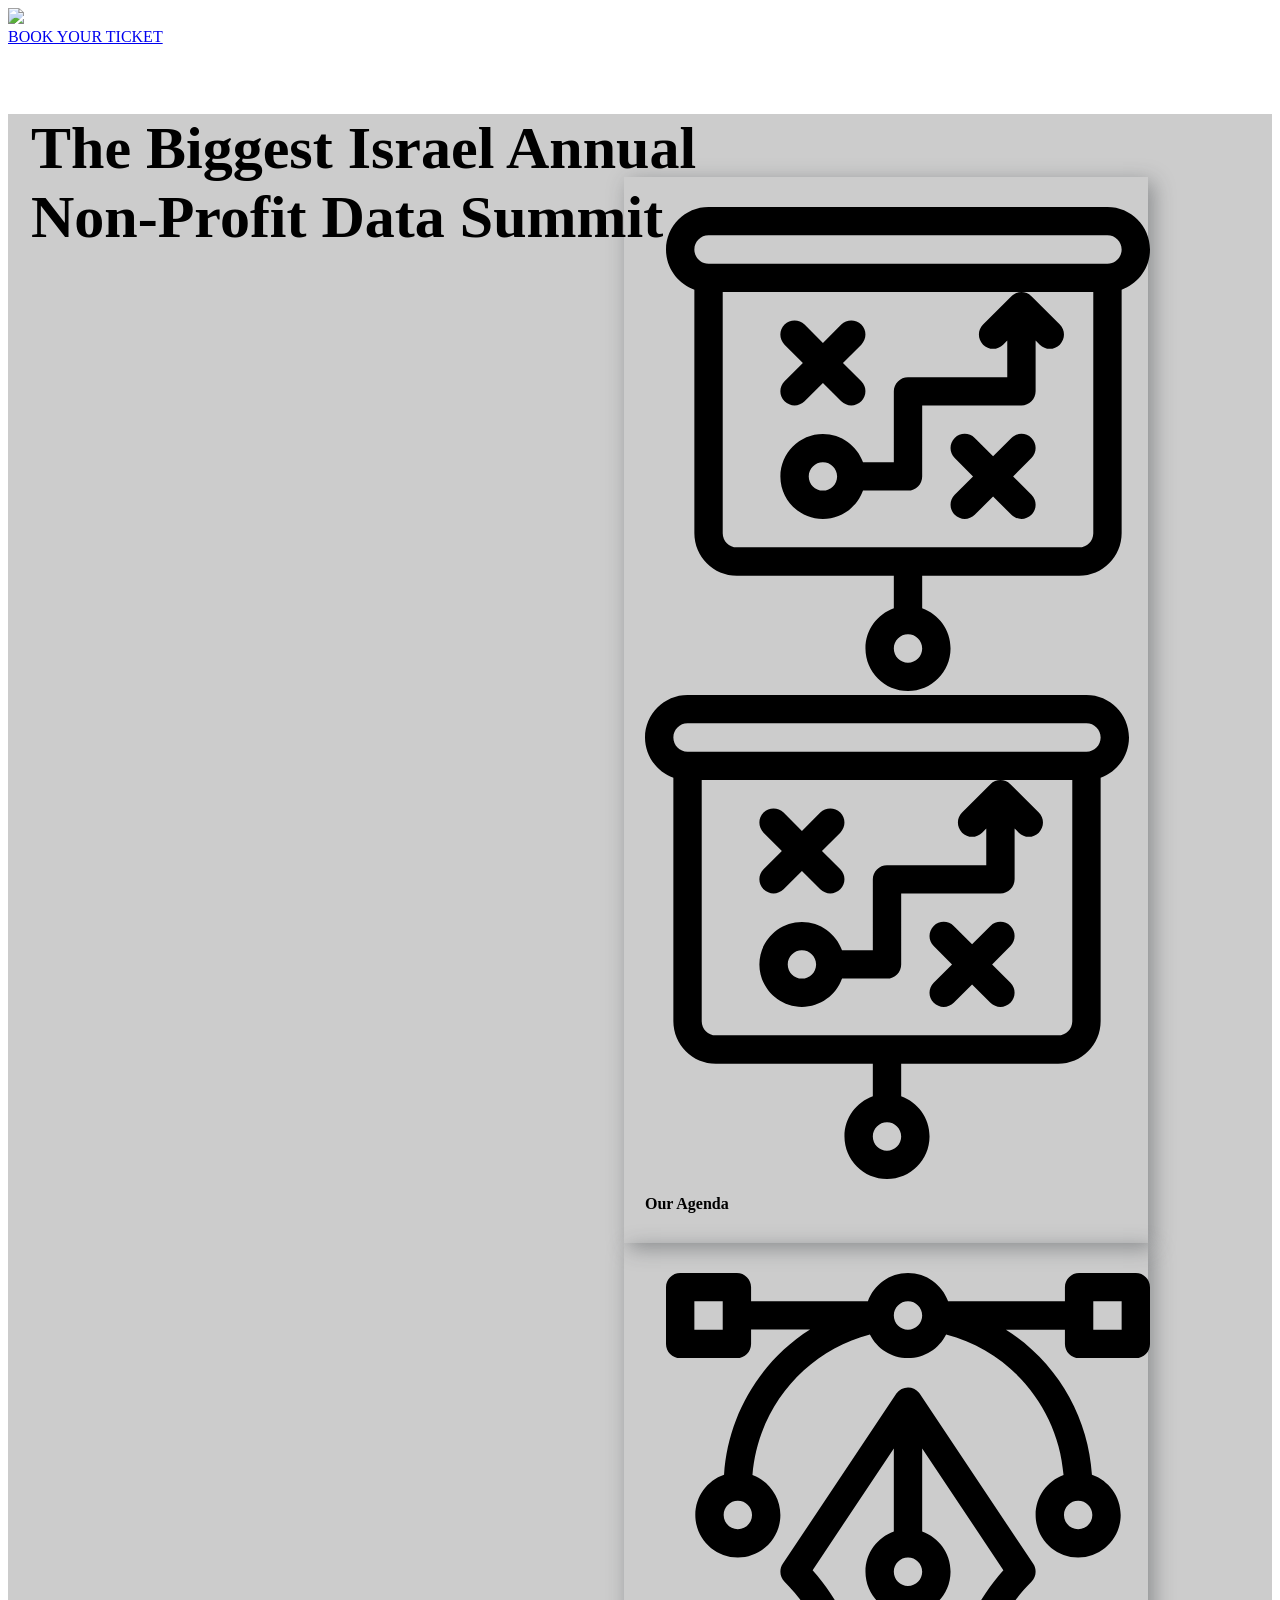
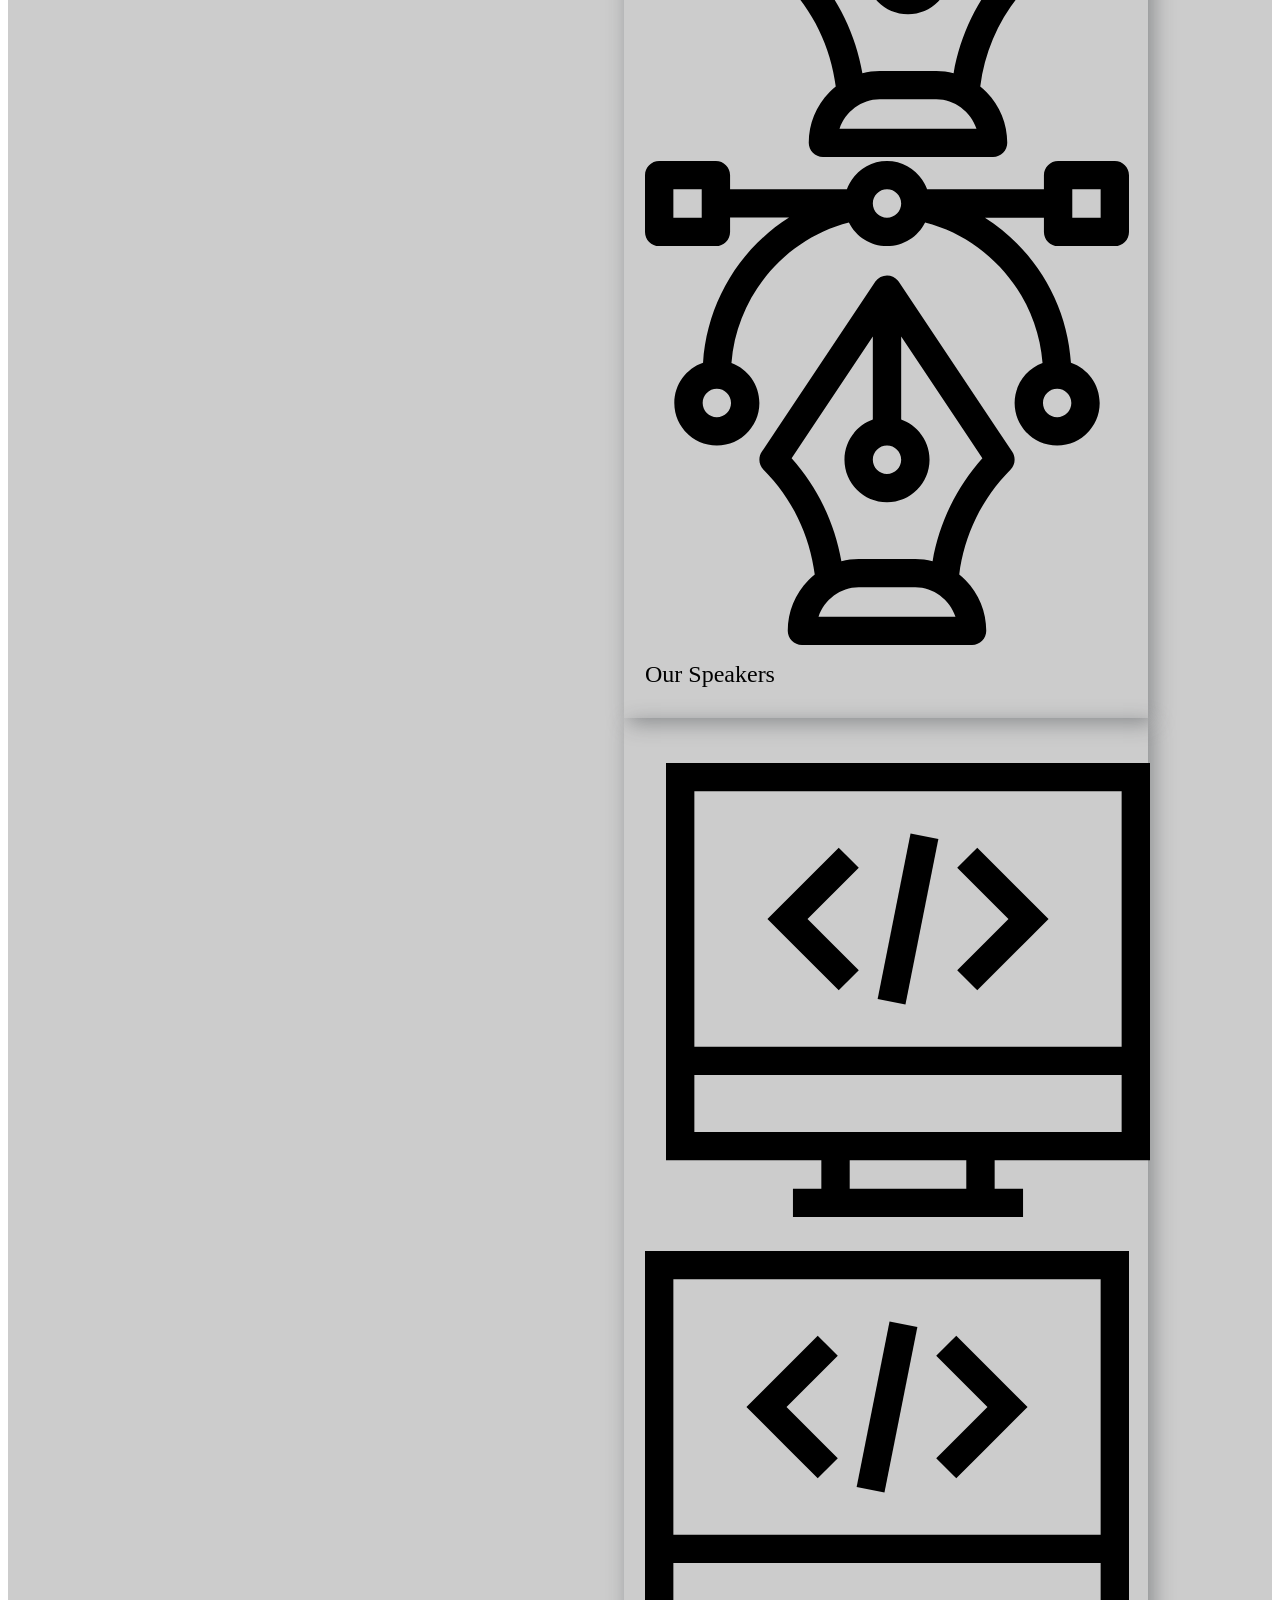
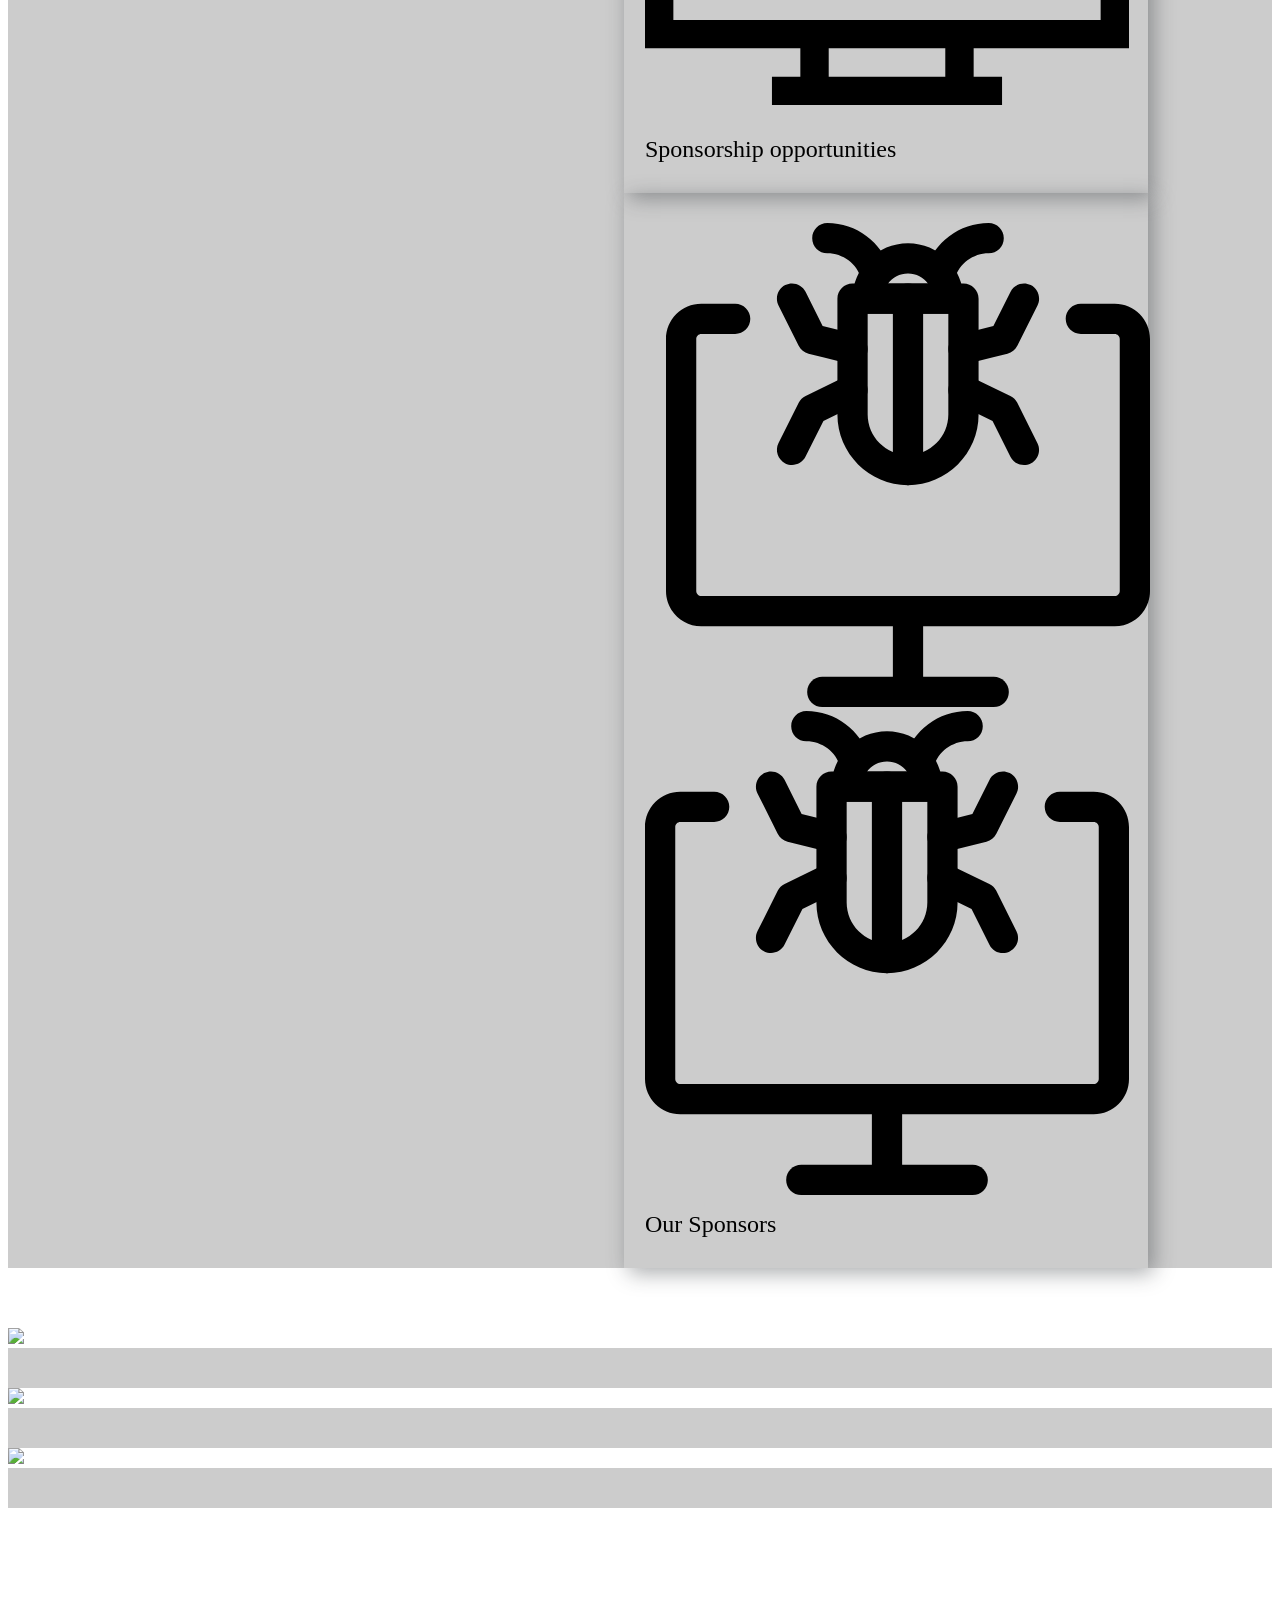
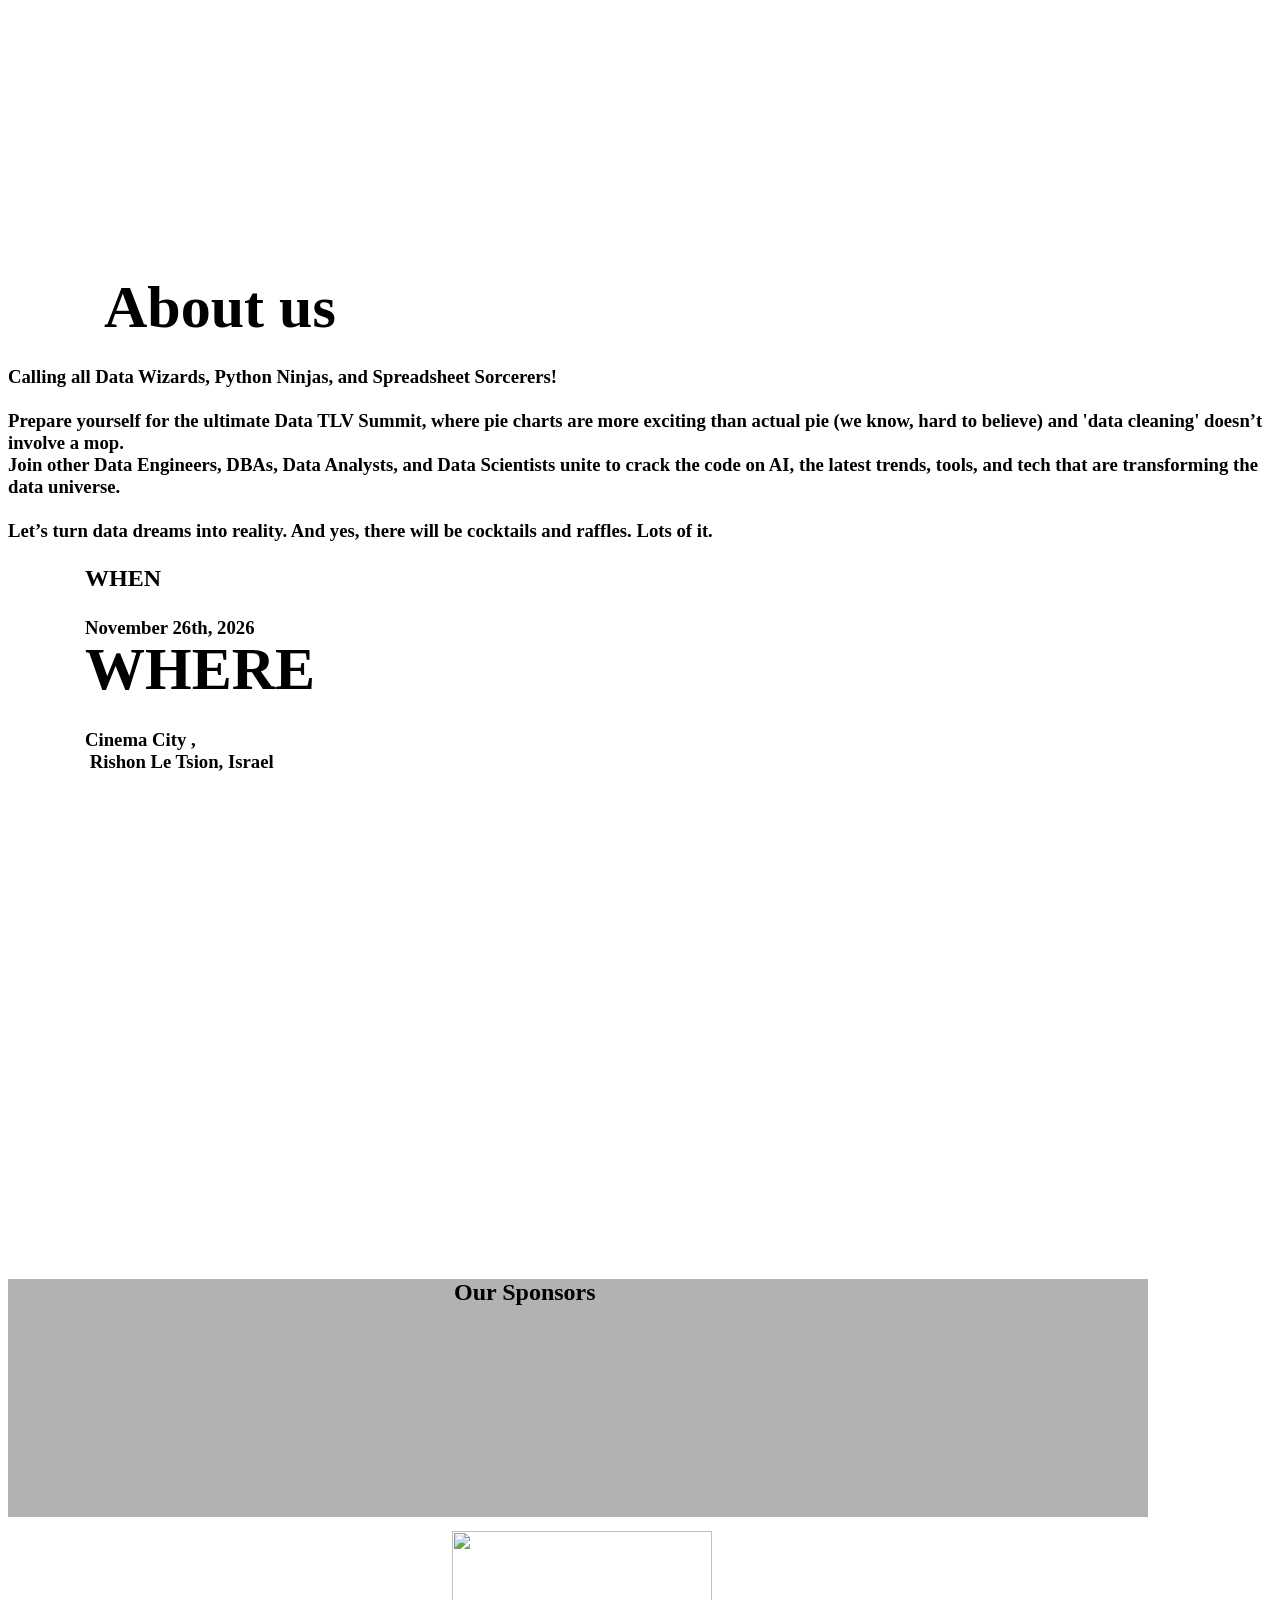
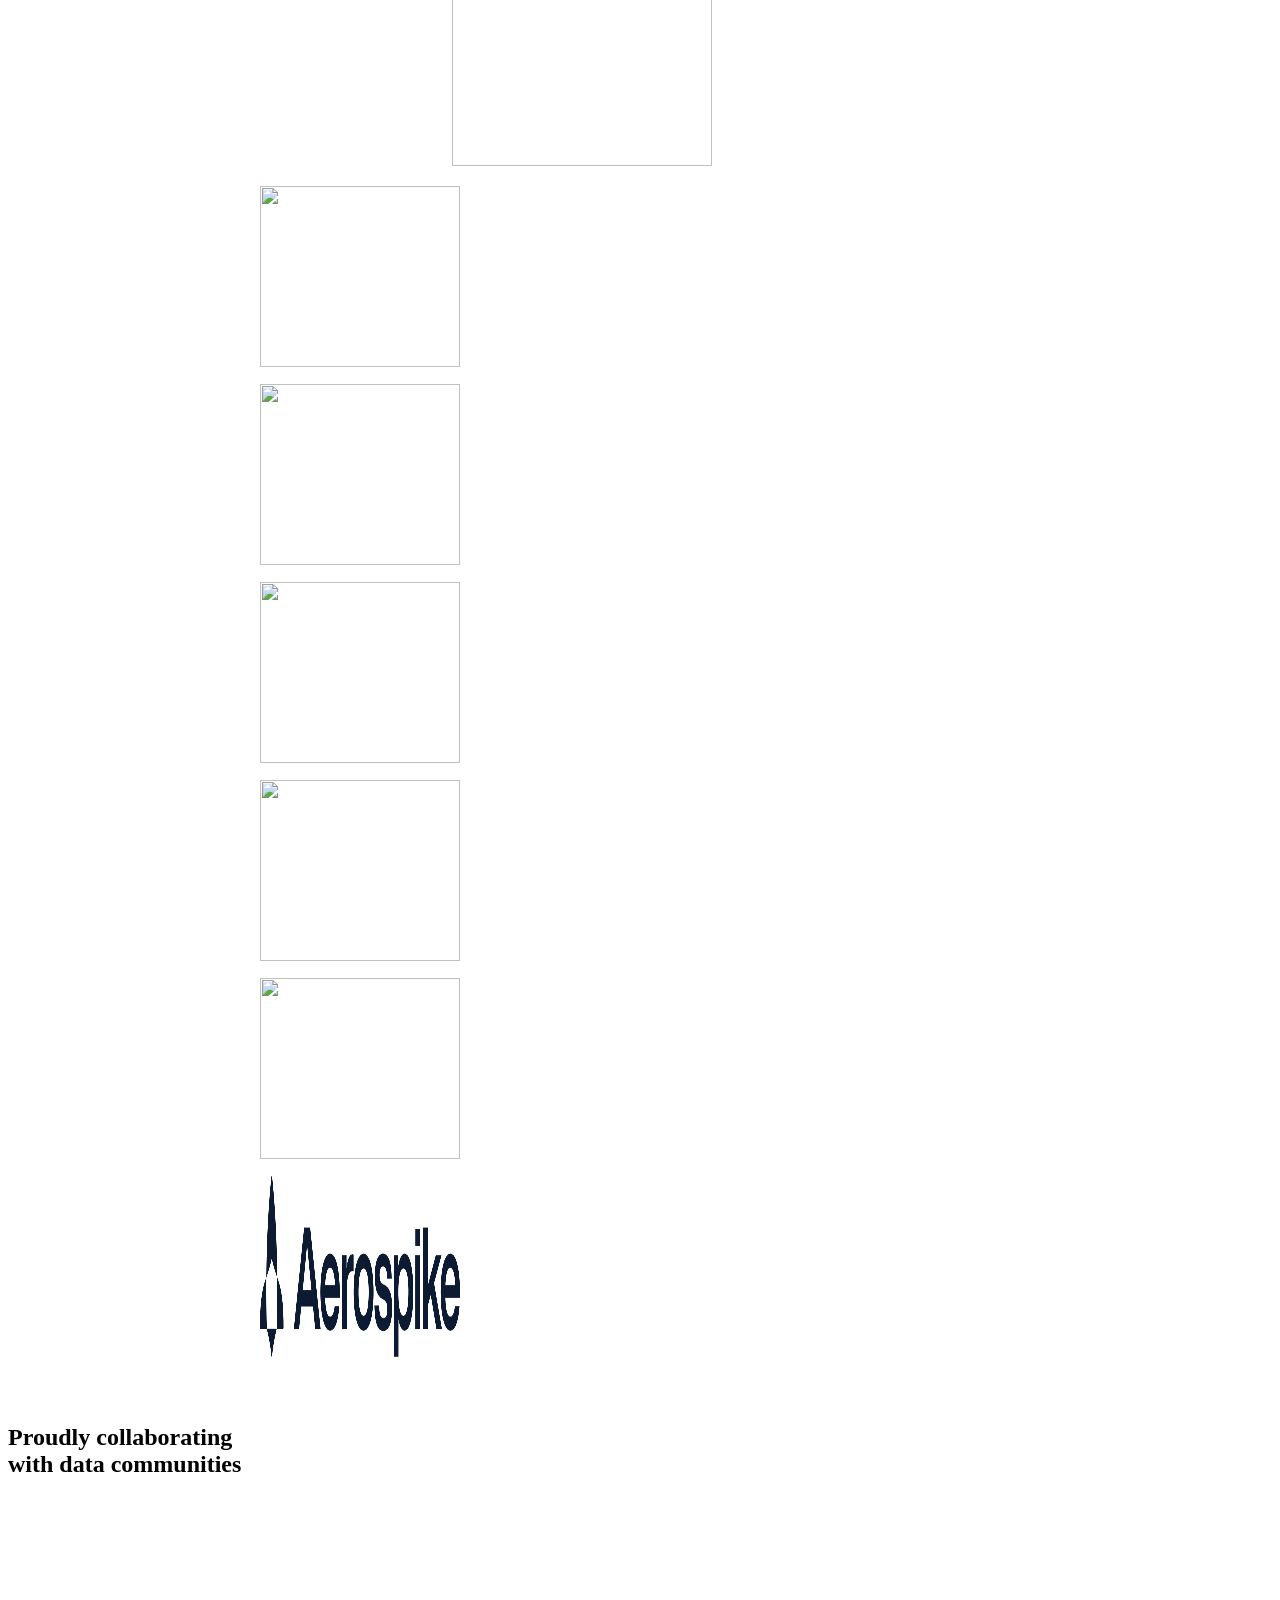
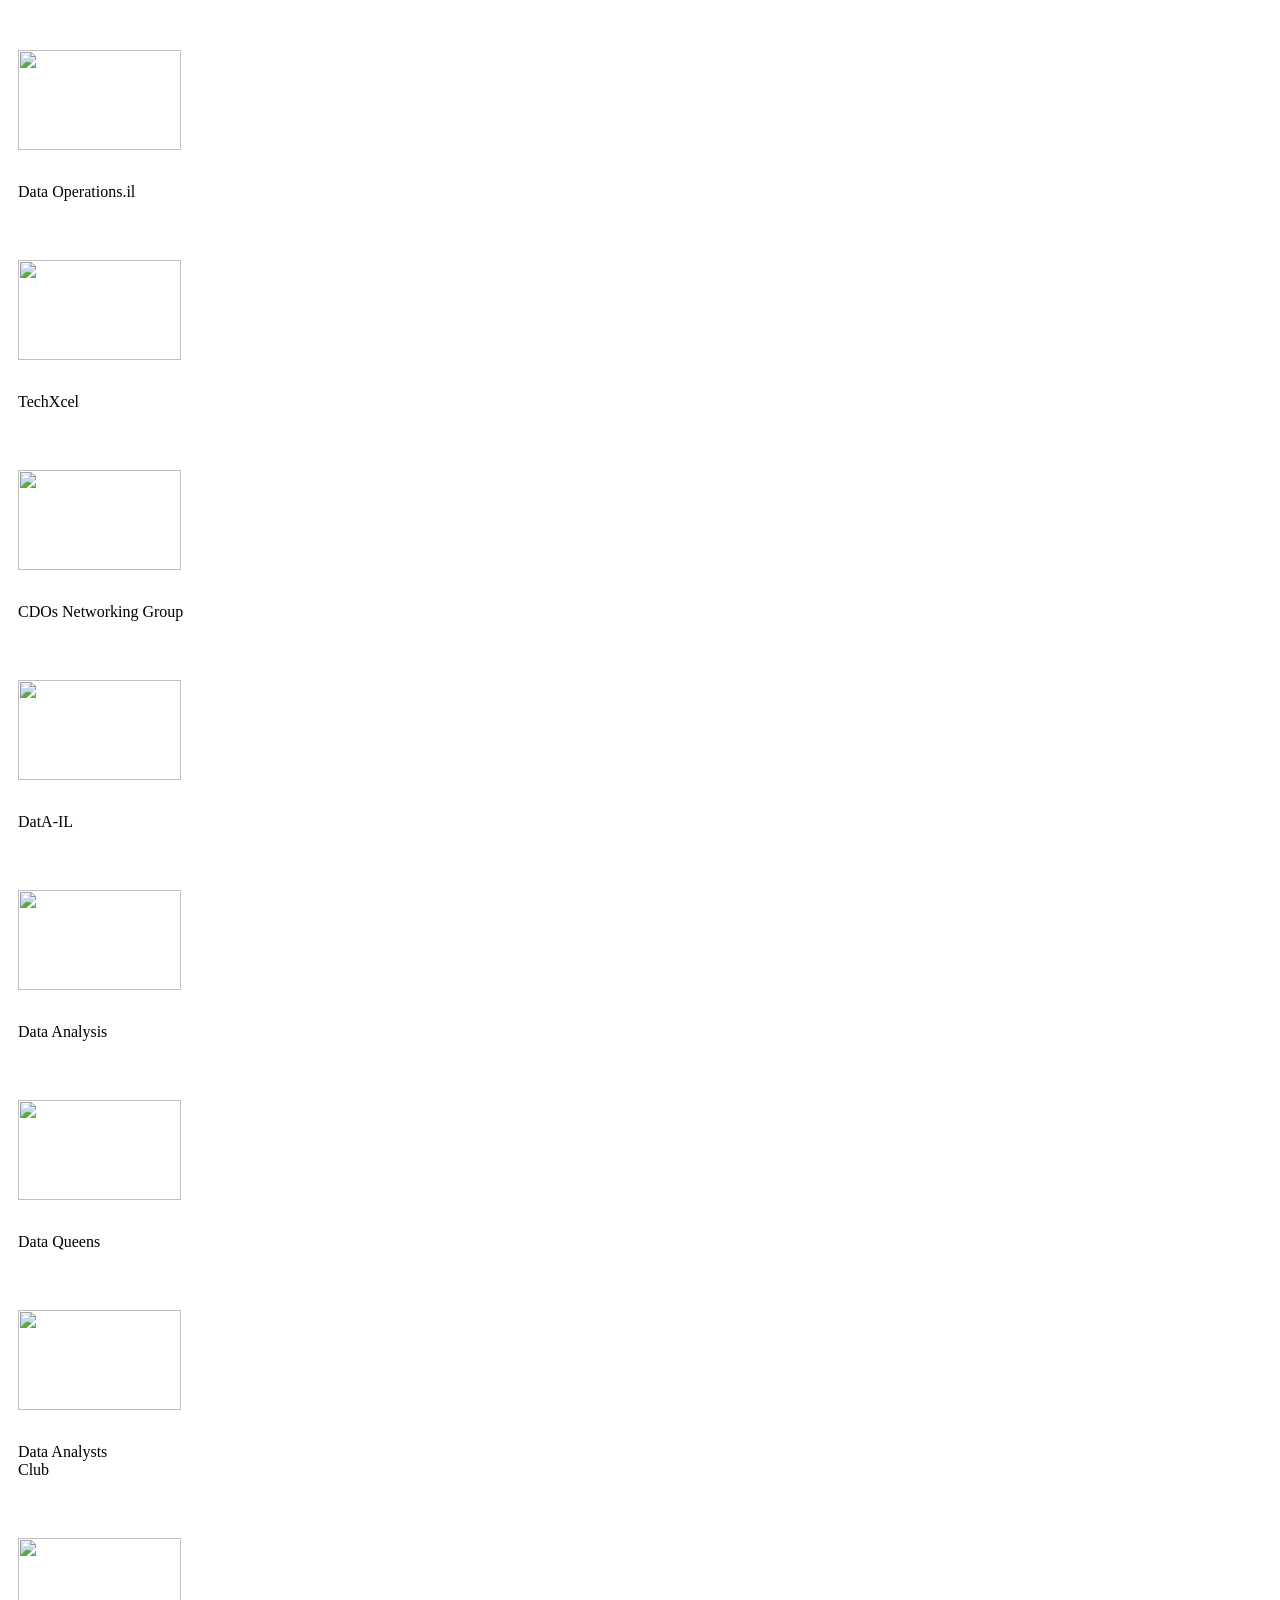
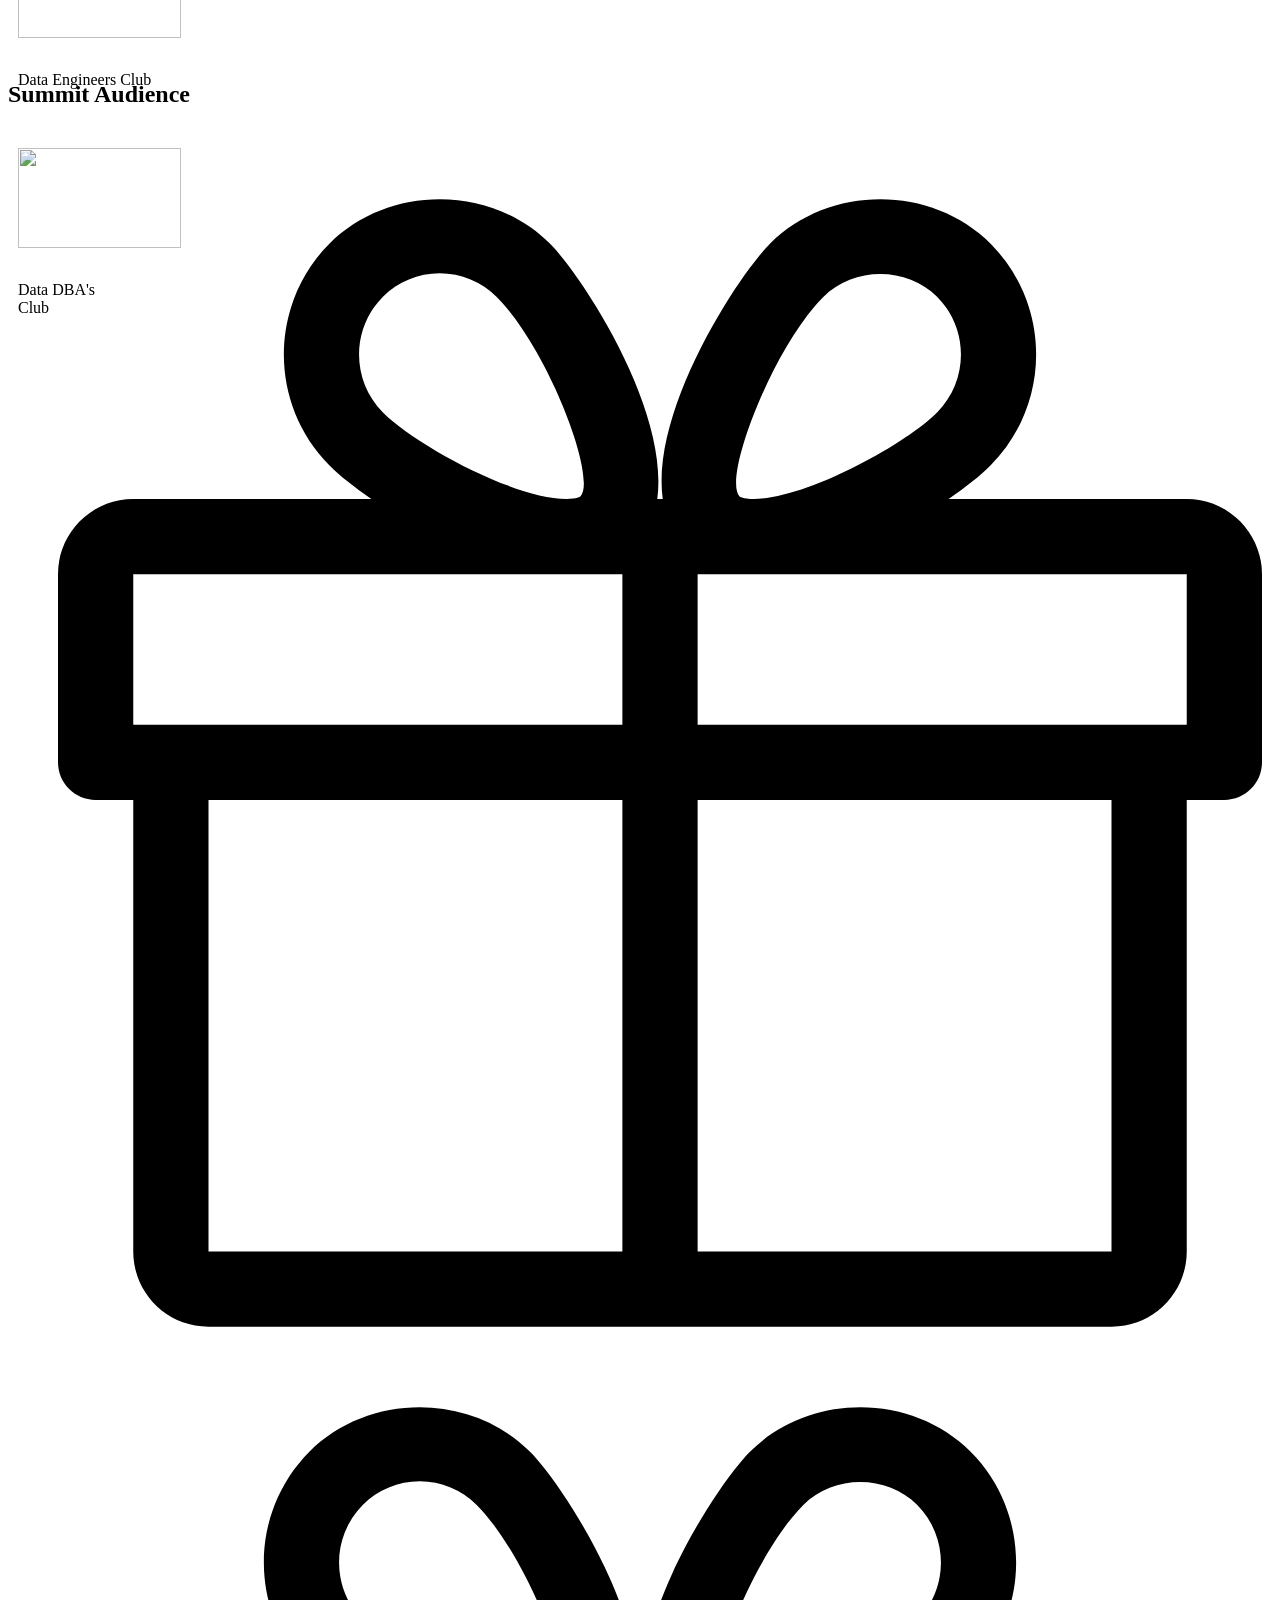
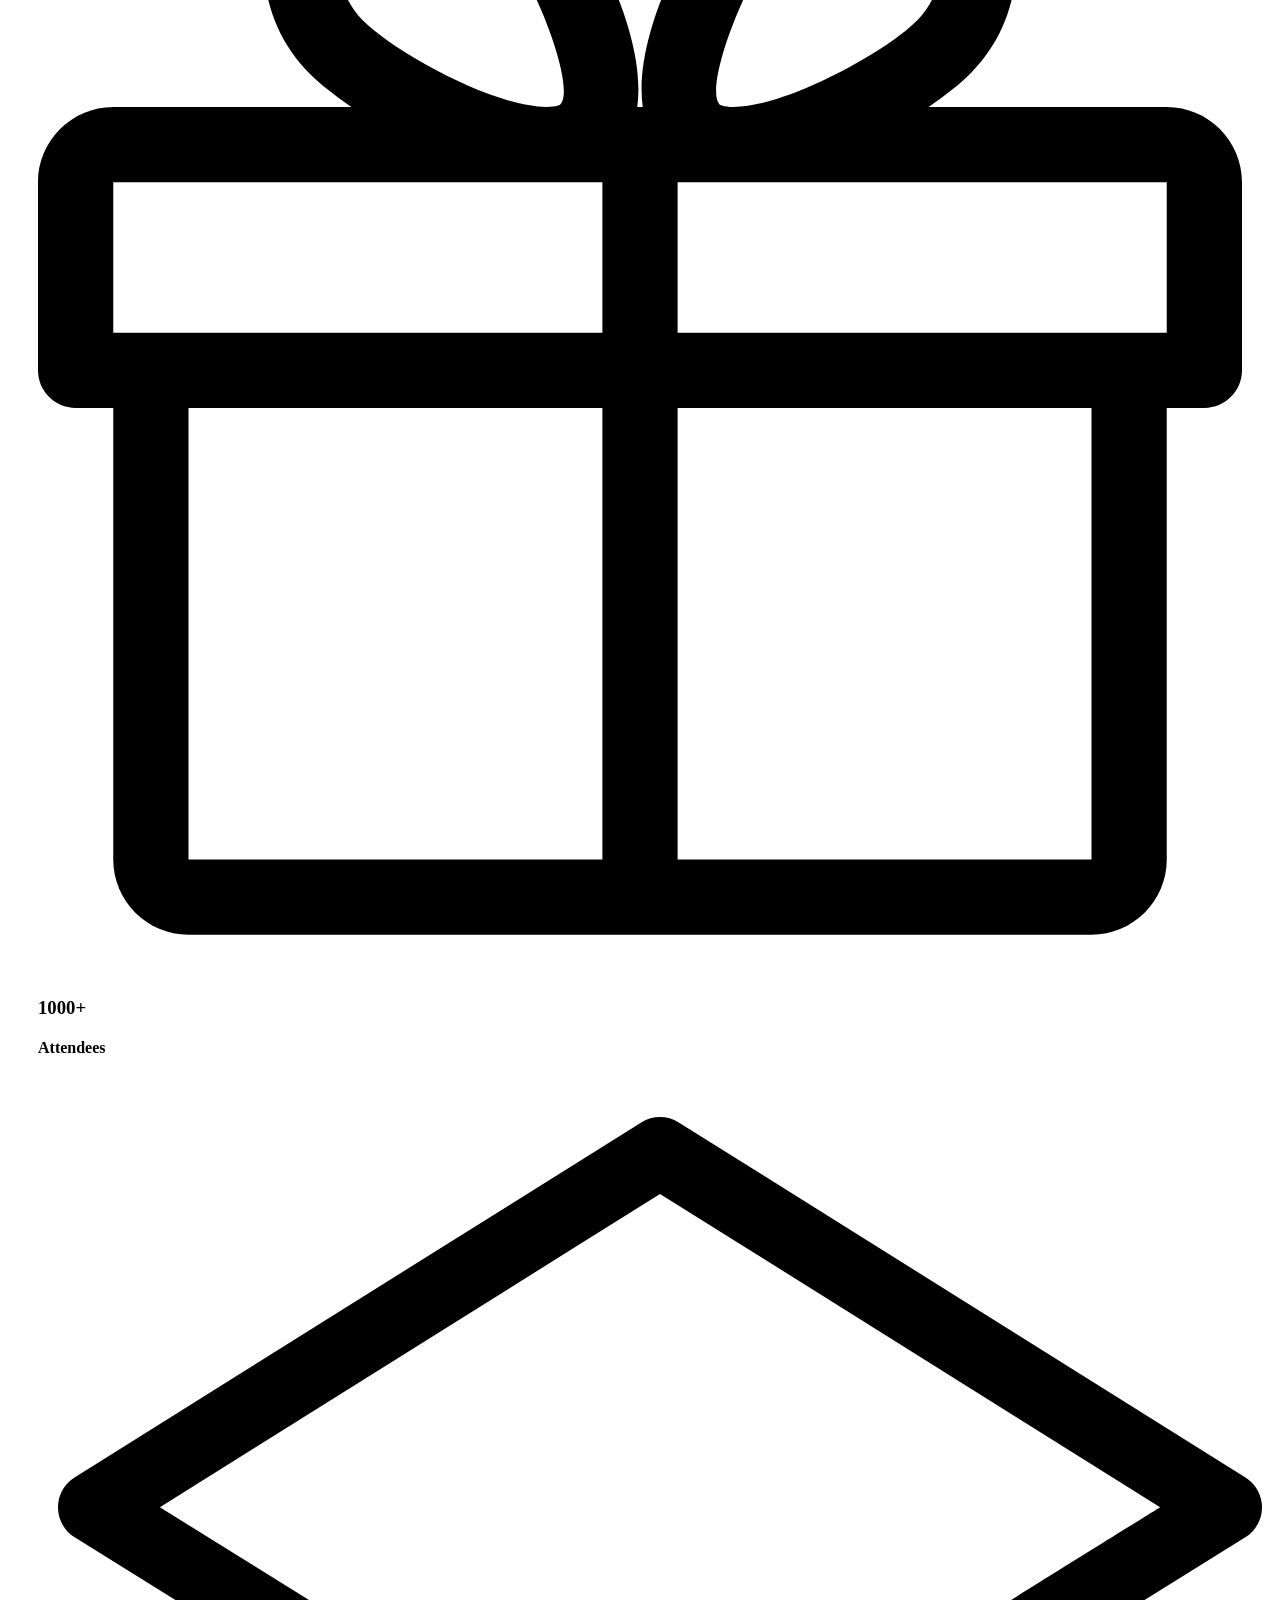
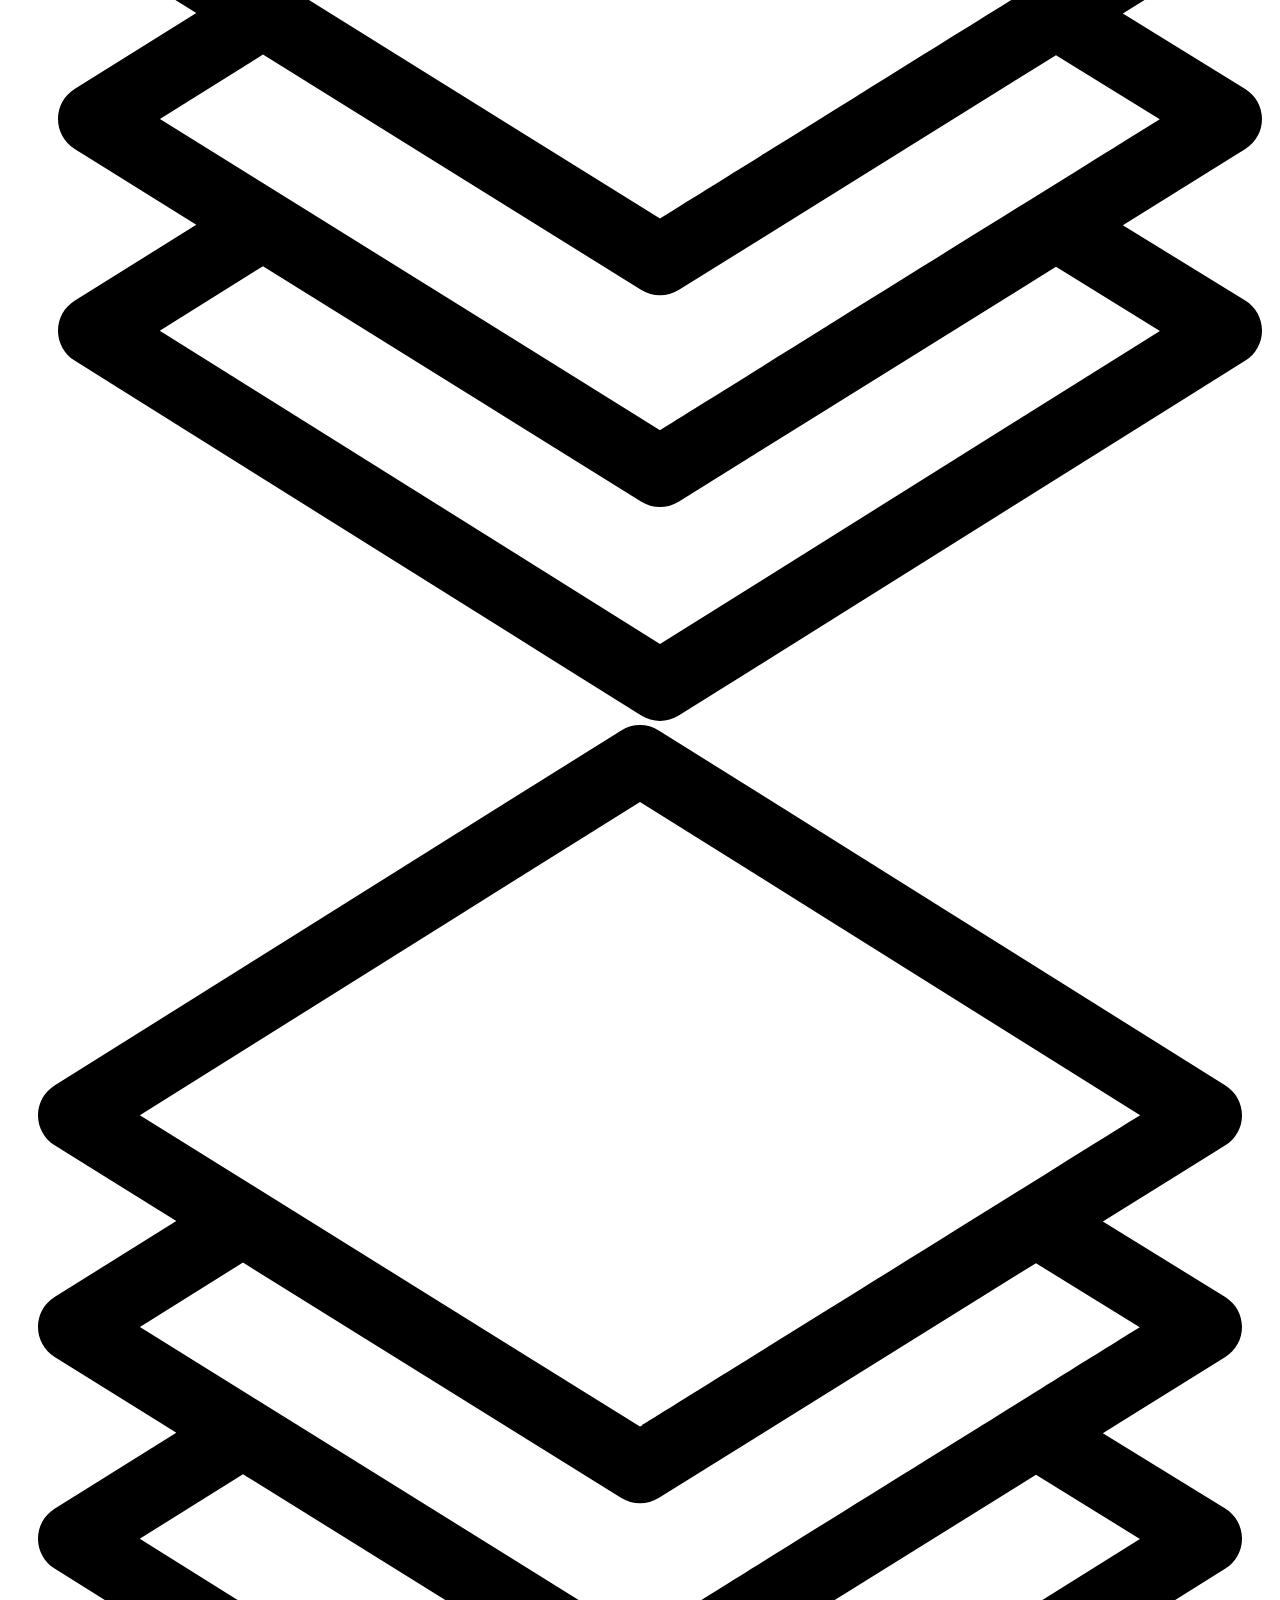
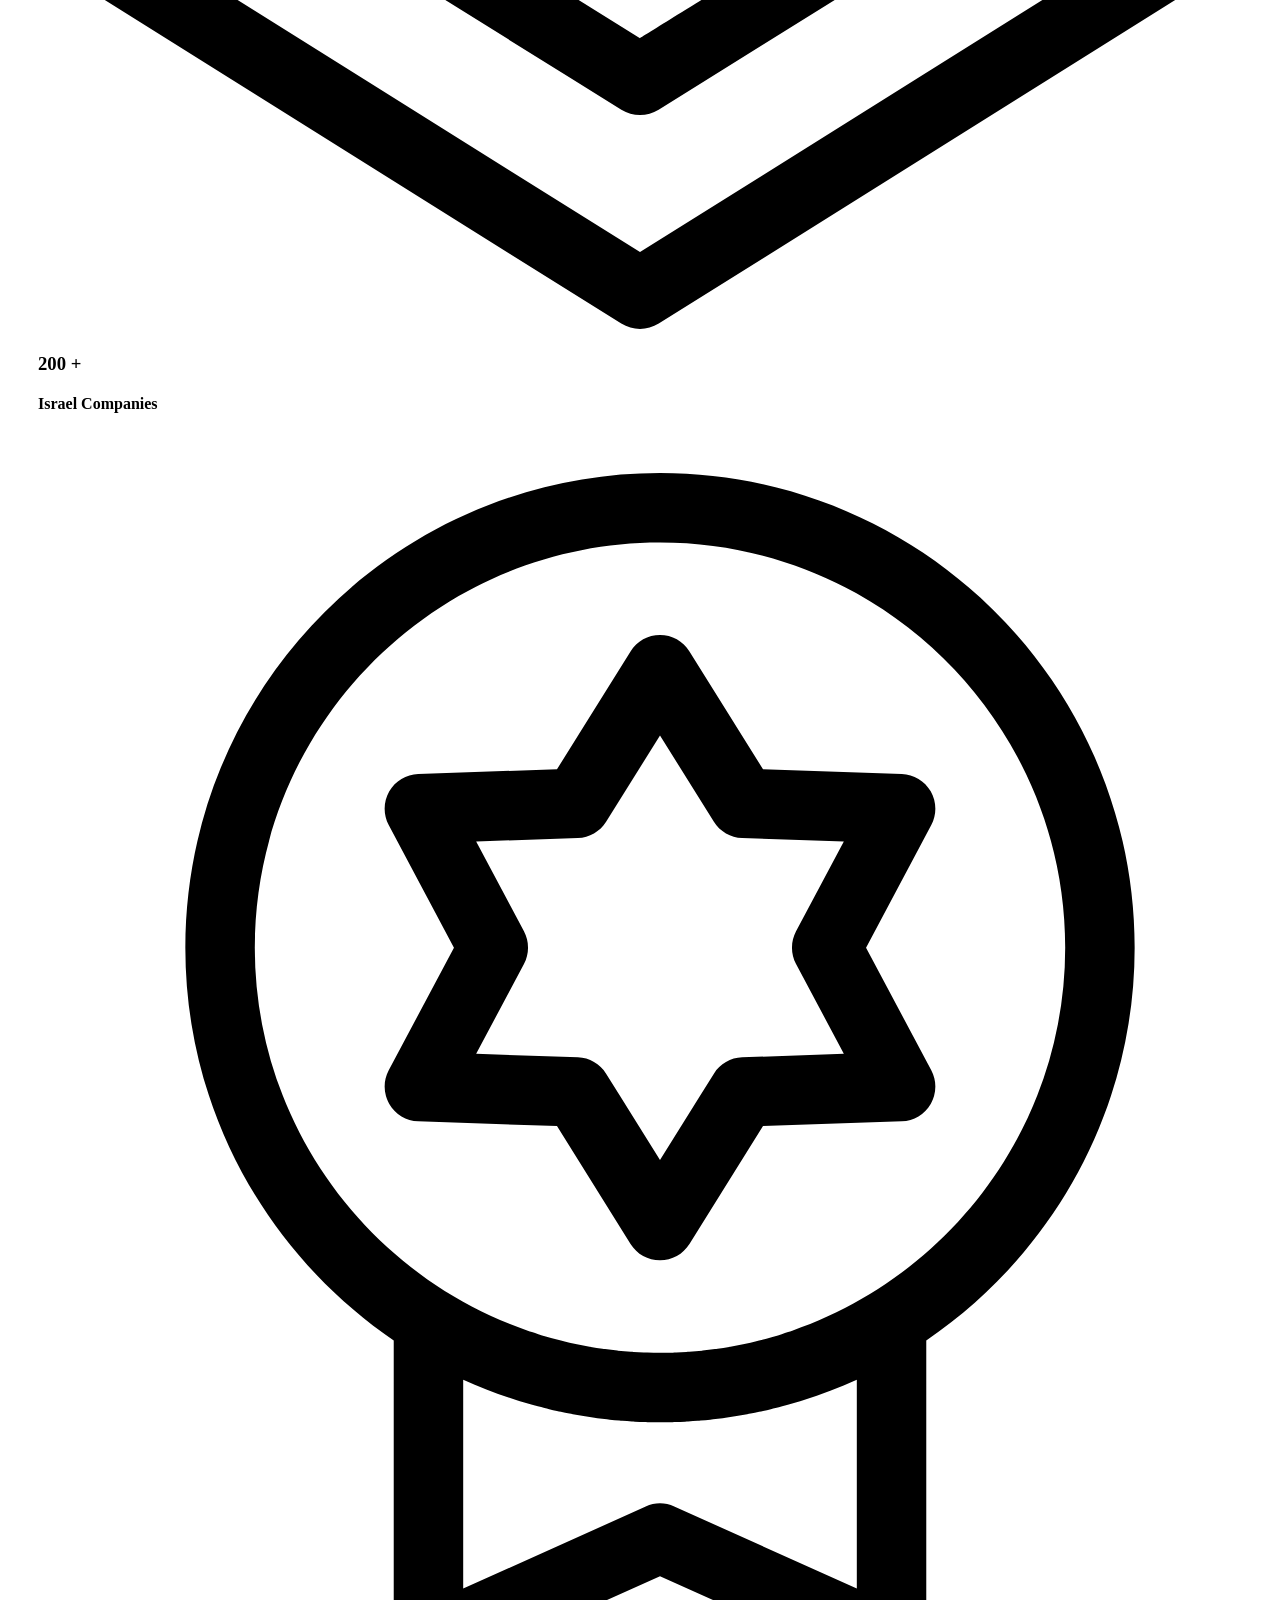
==== commit b4579cda: "fix team block" ====
--- a/index.html
+++ b/index.html
@@ -336,11 +336,16 @@
     <section class="u-clearfix u-container-align-center u-section-8" id="sec-ed98">
       <div class="u-clearfix u-sheet u-valign-middle-lg u-valign-middle-md u-valign-middle-sm u-valign-middle-xl u-sheet-1">
         <h2 class="u-text u-text-default-lg u-text-default-md u-text-default-sm u-text-default-xl u-text-1">Meet the Team</h2>
+        <div class="team-volunteer-banner">
+          <h3 class="team-volunteer-title">We're looking for volunteers!</h3>
+          <p class="team-volunteer-text">Join our team and help with Data TLV conference preparations. Every bit of help makes the summit better for the community.</p>
+          <a href="mailto:buzz@datatlv.com?subject=Data%20TLV%20Volunteer" class="team-volunteer-btn">Get in touch</a>
+        </div>
         <div class="u-expanded-width u-list u-list-1">
           <div class="u-repeater u-repeater-1">
             <div class="u-container-style u-list-item u-repeater-item">
               <div class="u-container-layout u-similar-container u-valign-top u-container-layout-1">
-                <img alt="" class="u-expanded-width u-image u-image-default u-image-1" data-image-width="842" data-image-height="1002" src="images/itay.jpeg" data-href="https://www.linkedin.com/in/itaibinyamin/" data-target="_blank">
+                <img alt="Itai Binyamin" class="u-align-center u-image u-image-circle u-image-default u-image-1" data-image-width="842" data-image-height="1002" src="images/itay.jpeg" data-href="https://www.linkedin.com/in/itaibinyamin/" data-target="_blank">
                 <h3 class="u-align-center u-text u-text-default u-text-2">
                   <a class="u-active-none u-border-none u-btn u-button-link u-button-style u-hover-none u-none u-text-palette-1-base u-btn-1" href="mailto:itai@datatlv.com?subject=Data%20TLV%20site%20reference">Itai Binyamin</a>
                 </h3>
@@ -350,7 +355,7 @@
             </div>
             <div class="u-container-style u-list-item u-repeater-item">
               <div class="u-container-layout u-similar-container u-valign-top u-container-layout-2">
-                <img alt="" class="u-expanded-width u-image u-image-default u-image-2" data-image-width="800" data-image-height="800" src="images/me.jpeg" data-href="https://www.linkedin.com/in/redheaddba/" data-target="_blank">
+                <img alt="Maria Zakourdaev" class="u-align-center u-image u-image-circle u-image-default u-image-2" data-image-width="800" data-image-height="800" src="images/me.jpeg" data-href="https://www.linkedin.com/in/redheaddba/" data-target="_blank">
                 <h3 class="u-align-center u-text u-text-default u-text-4">
                   <a class="u-active-none u-border-none u-btn u-button-link u-button-style u-hover-none u-none u-text-palette-1-base u-btn-2" href="mailto:maria@datatlv.com?subject=Data%20TLV%20reference">Maria Zakourdaev</a>
                 </h3>
@@ -360,7 +365,7 @@
             </div>
             <div class="u-container-style u-list-item u-repeater-item">
               <div class="u-container-layout u-similar-container u-valign-top u-container-layout-3">
-                <img alt="" class="u-expanded-width u-image u-image-default u-image-3" data-image-width="800" data-image-height="800" src="images/shany.png" data-href="https://www.linkedin.com/in/xeniata/" data-target="_blank">
+                <img alt="Shani Sorokin" class="u-align-center u-image u-image-circle u-image-default u-image-3" data-image-width="800" data-image-height="800" src="images/shany.png" data-href="https://www.linkedin.com/in/xeniata/" data-target="_blank">
                 <h3 class="u-align-center u-text u-text-default u-text-6">
                   <a class="u-active-none u-border-none u-btn u-button-link u-button-style u-hover-none u-none u-text-palette-1-base u-btn-3" href="mailto:nienor@gmail.com?subject=Data%20TLV%20Reference">Shani Sorokin</a>
                 </h3>
@@ -370,7 +375,7 @@
             </div>
             <div class="u-container-style u-list-item u-repeater-item">
               <div class="u-container-layout u-similar-container u-valign-top u-container-layout-4">
-                <img alt="" class="u-expanded-width u-image u-image-default u-image-4" data-image-width="1600" data-image-height="1064" src="images/a9ba1a16-ae34-4336-96cc-231fb056e3b7.jpg" data-href="https://www.linkedin.com/in/xeniata/" data-target="_blank">
+                <img alt="Yuval Berkovitch" class="u-align-center u-image u-image-circle u-image-default u-image-4" data-image-width="1600" data-image-height="1064" src="images/a9ba1a16-ae34-4336-96cc-231fb056e3b7.jpg" data-href="https://www.linkedin.com/in/xeniata/" data-target="_blank">
                 <h3 class="u-align-center u-text u-text-default u-text-8"> Yuval Berkovitch </h3>
                 <p class="u-align-center u-text u-text-9"> Entrepreneur, Producer, Data Enthusiast&nbsp;<br>
                 </p>
--- a/Home.css
+++ b/Home.css
@@ -0,0 +1,1846 @@
+ .u-section-1 {
+  background-image: linear-gradient(0deg, rgba(0,0,0,0.2), rgba(0,0,0,0.2)), url("images/20240229-0454K80.jpg");
+  background-position: 50% 50%;
+}
+
+.u-section-1 .u-sheet-1 {
+  min-height: 674px;
+}
+
+.u-section-1 .u-text-1 {
+  font-size: 3.75rem;
+  font-weight: bold;
+  margin: 68px 547px 0 23px;
+}
+
+.u-section-1 .u-list-1 {
+  grid-template-rows: auto;
+  width: 524px;
+  margin: -75px 0 60px 616px;
+}
+
+.u-section-1 .u-repeater-1 {
+  grid-template-columns: repeat(2, calc(50% - 15px));
+  min-height: 425px;
+  grid-gap: 30px;
+}
+
+.u-section-1 .u-list-item-1 {
+  background-image: none;
+  box-shadow: 5px 5px 20px 0 rgba(41,46,51,0.4);
+}
+
+.u-section-1 .u-container-layout-1 {
+  padding: 30px 19px 30px 21px;
+}
+
+.u-section-1 .u-icon-1 {
+  height: 86px;
+  width: 86px;
+  background-image: none;
+  margin: 0 auto;
+  padding: 21px;
+}
+
+.u-section-1 .u-text-2 {
+  margin: 12px 0 0;
+}
+
+.u-section-1 .u-list-item-2 {
+  background-image: none;
+  box-shadow: 5px 5px 20px 0 rgba(41,46,51,0.4);
+}
+
+.u-section-1 .u-container-layout-2 {
+  padding: 30px 19px 30px 21px;
+}
+
+.u-section-1 .u-icon-2 {
+  height: 86px;
+  width: 86px;
+  background-image: none;
+  margin: 0 auto;
+  padding: 21px;
+}
+
+.u-section-1 .u-text-3 {
+  letter-spacing: normal;
+  font-size: 1.5rem;
+  text-transform: none;
+  font-weight: normal;
+  margin: 12px 0 0;
+}
+
+.u-section-1 .u-list-item-3 {
+  background-image: none;
+  box-shadow: 5px 5px 20px 0 rgba(41,46,51,0.4);
+}
+
+.u-section-1 .u-container-layout-3 {
+  padding: 30px 19px 30px 21px;
+}
+
+.u-section-1 .u-icon-3 {
+  height: 86px;
+  width: 86px;
+  background-image: none;
+  margin: 0 auto;
+  padding: 21px;
+}
+
+.u-section-1 .u-text-4 {
+  letter-spacing: normal;
+  font-size: 1.5rem;
+  text-transform: none;
+  font-weight: normal;
+  margin: 12px 0 0;
+}
+
+.u-section-1 .u-list-item-4 {
+  background-image: none;
+  box-shadow: 5px 5px 20px 0 rgba(41,46,51,0.4);
+}
+
+.u-section-1 .u-container-layout-4 {
+  padding: 30px 19px 30px 21px;
+}
+
+.u-section-1 .u-icon-4 {
+  height: 86px;
+  width: 86px;
+  background-image: none;
+  margin: 0 auto;
+  padding: 21px;
+}
+
+.u-section-1 .u-text-5 {
+  letter-spacing: normal;
+  font-size: 1.5rem;
+  text-transform: none;
+  font-weight: normal;
+  margin: 12px 0 0;
+}
+
+@media (max-width: 1199px) {
+  .u-section-1 .u-sheet-1 {
+    min-height: 714px;
+  }
+
+  .u-section-1 .u-text-1 {
+    font-size: 4.0625rem;
+    width: auto;
+    margin-top: 516px;
+    margin-right: 537px;
+    margin-left: 0;
+  }
+
+  .u-section-1 .u-list-1 {
+    width: 489px;
+    height: auto;
+    margin-top: -203px;
+    margin-bottom: -179px;
+    margin-left: 516px;
+  }
+}
+
+@media (max-width: 991px) {
+  .u-section-1 .u-sheet-1 {
+    min-height: 993px;
+  }
+
+  .u-section-1 .u-text-1 {
+    font-size: 4.5rem;
+    margin-top: 317px;
+    margin-right: 231px;
+  }
+
+  .u-section-1 .u-list-1 {
+    margin: 149px auto -232px 0;
+  }
+}
+
+@media (max-width: 767px) {
+  .u-section-1 .u-sheet-1 {
+    min-height: 487px;
+  }
+
+  .u-section-1 .u-text-1 {
+    margin-top: 300px;
+    margin-right: 51px;
+  }
+
+  .u-section-1 .u-list-1 {
+    margin-top: 163px;
+    margin-bottom: -528px;
+  }
+
+  .u-section-1 .u-container-layout-1 {
+    padding-left: 10px;
+    padding-right: 10px;
+  }
+
+  .u-section-1 .u-container-layout-2 {
+    padding-left: 10px;
+    padding-right: 10px;
+  }
+
+  .u-section-1 .u-container-layout-3 {
+    padding-left: 10px;
+    padding-right: 10px;
+  }
+
+  .u-section-1 .u-container-layout-4 {
+    padding-left: 10px;
+    padding-right: 10px;
+  }
+}
+
+@media (max-width: 575px) {
+  .u-section-1 .u-sheet-1 {
+    min-height: 894px;
+  }
+
+  .u-section-1 .u-text-1 {
+    font-size: 3rem;
+    margin-top: 160px;
+    margin-right: 0;
+  }
+
+  .u-section-1 .u-list-1 {
+    width: 340px;
+    margin-top: 10px;
+    margin-bottom: 60px;
+    margin-left: -5px;
+  }
+
+  .u-section-1 .u-repeater-1 {
+    grid-template-columns: calc(50% - 1.5px) calc(50% - 1.5px);
+    min-height: 399px;
+    grid-gap: 3px 3px;
+  }
+
+  .u-section-1 .u-icon-1 {
+    margin-top: 13px;
+  }
+
+  .u-section-1 .u-icon-2 {
+    margin-top: 13px;
+  }
+
+  .u-section-1 .u-icon-3 {
+    margin-top: 13px;
+  }
+
+  .u-section-1 .u-icon-4 {
+    margin-top: 13px;
+  }
+} .u-section-2 {
+  min-height: 452px;
+}
+
+.u-section-2 .u-gallery-1 {
+  height: 423px;
+  grid-gap: 17px 17px;
+  margin: 29px auto 0 0;
+}
+
+.u-section-2 .u-gallery-inner-1 {
+  grid-template-columns: repeat(3, auto);
+  grid-gap: 17px;
+}
+
+.u-section-2 .u-over-slide-1 {
+  background-image: linear-gradient(0deg, rgba(0,0,0,0.2), rgba(0,0,0,0.2));
+  padding: 20px;
+}
+
+.u-section-2 .u-over-slide-2 {
+  background-image: linear-gradient(0deg, rgba(0,0,0,0.2), rgba(0,0,0,0.2));
+  padding: 20px;
+}
+
+.u-section-2 .u-over-slide-3 {
+  background-image: linear-gradient(0deg, rgba(0,0,0,0.2), rgba(0,0,0,0.2));
+  padding: 20px;
+}
+
+@media (max-width: 1199px) {
+   .u-section-2 {
+    min-height: 376px;
+  }
+
+  .u-section-2 .u-gallery-1 {
+    height: 347px;
+    margin-right: initial;
+    margin-left: initial;
+  }
+}
+
+@media (max-width: 991px) {
+   .u-section-2 {
+    min-height: 854px;
+  }
+
+  .u-section-2 .u-gallery-1 {
+    height: 825px;
+    margin-right: initial;
+    margin-left: initial;
+  }
+
+  .u-section-2 .u-gallery-inner-1 {
+    grid-template-columns: repeat(2, auto);
+  }
+}
+
+@media (max-width: 767px) {
+   .u-section-2 {
+    min-height: 1925px;
+  }
+
+  .u-section-2 .u-gallery-1 {
+    height: 1896px;
+    margin-right: initial;
+    margin-left: initial;
+  }
+
+  .u-section-2 .u-gallery-inner-1 {
+    grid-template-columns: repeat(1, auto);
+  }
+}
+
+@media (max-width: 575px) {
+   .u-section-2 {
+    min-height: 359px;
+  }
+
+  .u-section-2 .u-gallery-1 {
+    height: 300px;
+    width: 100%;
+    margin: 30px auto 30px 0;
+  }
+
+  .u-section-2 .u-gallery-inner-1 {
+    grid-template-columns: auto auto auto;
+    grid-gap: 6px 6px;
+  }
+} .u-section-3 {
+  background-image: none;
+}
+
+.u-section-3 .u-sheet-1 {
+  min-height: 949px;
+}
+
+.u-section-3 .u-text-1 {
+  font-size: 3.75rem;
+  margin: 93px 96px 0;
+}
+
+.u-section-3 .u-text-2 {
+  margin: 24px 0 0;
+}
+
+.u-section-3 .u-list-1 {
+  margin: 48px 0 60px;
+}
+
+.u-section-3 .u-repeater-1 {
+  grid-template-columns: calc(50% - 10px) calc(50% - 10px);
+  min-height: 163px;
+  grid-gap: 20px 20px;
+}
+
+.u-section-3 .u-list-item-1 {
+  background-image: none;
+}
+
+.u-section-3 .u-container-layout-1 {
+  padding: 21px 30px;
+}
+
+.u-section-3 .u-icon-1 {
+  height: 64px;
+  width: 64px;
+  background-image: none;
+  margin: 0 auto 0 0;
+  padding: 18px;
+}
+
+.u-section-3 .u-text-3 {
+  margin: -64px 47px 0;
+}
+
+.u-section-3 .u-text-4 {
+  margin: 25px 47px 0;
+}
+
+.u-section-3 .u-list-item-2 {
+  background-image: none;
+}
+
+.u-section-3 .u-container-layout-2 {
+  padding: 21px 30px;
+}
+
+.u-section-3 .u-icon-2 {
+  height: 64px;
+  width: 64px;
+  background-image: none;
+  margin: 0 auto 0 0;
+  padding: 18px;
+}
+
+.u-section-3 .u-text-5 {
+  text-transform: none;
+  letter-spacing: normal;
+  font-weight: bold;
+  font-size: 3.75rem;
+  margin: -64px 47px 0;
+}
+
+.u-section-3 .u-text-6 {
+  font-style: normal;
+  margin: 25px 47px 0;
+}
+
+@media (max-width: 1199px) {
+  .u-section-3 .u-text-1 {
+    width: 903px;
+    margin-left: 0;
+    margin-right: 0;
+  }
+
+  .u-section-3 .u-text-2 {
+    width: 680px;
+  }
+
+  .u-section-3 .u-list-1 {
+    margin-right: initial;
+    margin-left: initial;
+  }
+
+  .u-section-3 .u-repeater-1 {
+    grid-template-columns: repeat(2, calc(50% - 10px));
+    min-height: 134px;
+  }
+
+  .u-section-3 .u-text-3 {
+    width: auto;
+    margin-top: -53px;
+    margin-right: 0;
+    margin-left: 100px;
+  }
+
+  .u-section-3 .u-text-4 {
+    width: auto;
+    margin-top: 21px;
+    margin-right: 0;
+    margin-left: 100px;
+  }
+
+  .u-section-3 .u-text-5 {
+    width: auto;
+    margin-top: -53px;
+    margin-right: 0;
+    margin-left: 100px;
+  }
+
+  .u-section-3 .u-text-6 {
+    width: auto;
+    margin-top: 21px;
+    margin-right: 0;
+    margin-left: 100px;
+  }
+}
+
+@media (max-width: 991px) {
+  .u-section-3 .u-text-1 {
+    width: 720px;
+    font-size: 3rem;
+  }
+
+  .u-section-3 .u-icon-1 {
+    height: 54px;
+    width: 54px;
+    padding: 15px;
+  }
+
+  .u-section-3 .u-text-3 {
+    margin-top: -39px;
+    margin-left: 74px;
+  }
+
+  .u-section-3 .u-text-4 {
+    margin-top: 25px;
+    margin-left: 74px;
+  }
+
+  .u-section-3 .u-icon-2 {
+    height: 54px;
+    width: 54px;
+    padding: 15px;
+  }
+
+  .u-section-3 .u-text-5 {
+    margin-top: -39px;
+    margin-left: 74px;
+  }
+
+  .u-section-3 .u-text-6 {
+    margin-top: 25px;
+    margin-left: 74px;
+  }
+}
+
+@media (max-width: 767px) {
+  .u-section-3 .u-text-1 {
+    width: 540px;
+  }
+
+  .u-section-3 .u-text-2 {
+    width: 540px;
+  }
+
+  .u-section-3 .u-repeater-1 {
+    grid-template-columns: 100%;
+  }
+
+  .u-section-3 .u-container-layout-1 {
+    padding: 20px;
+  }
+
+  .u-section-3 .u-text-3 {
+    margin-top: 20px;
+    margin-left: 0;
+  }
+
+  .u-section-3 .u-text-4 {
+    margin-left: 0;
+  }
+
+  .u-section-3 .u-container-layout-2 {
+    padding: 20px;
+  }
+
+  .u-section-3 .u-text-5 {
+    margin-top: 20px;
+    margin-left: 0;
+    font-size: 3rem;
+  }
+
+  .u-section-3 .u-text-6 {
+    margin-left: 0;
+  }
+}
+
+@media (max-width: 575px) {
+  .u-section-3 .u-sheet-1 {
+    min-height: 1071px;
+  }
+
+  .u-section-3 .u-text-1 {
+    width: 340px;
+    font-size: 2.25rem;
+    margin-top: 10px;
+  }
+
+  .u-section-3 .u-text-2 {
+    width: auto;
+    margin-top: 10px;
+  }
+
+  .u-section-3 .u-list-1 {
+    margin-top: 46px;
+    margin-bottom: 17px;
+    margin-right: initial;
+    margin-left: initial;
+  }
+
+  .u-section-3 .u-repeater-1 {
+    grid-template-columns: calc(50% - 10px) calc(50% - 10px);
+    min-height: 315px;
+  }
+
+  .u-section-3 .u-icon-1 {
+    margin-left: auto;
+  }
+
+  .u-section-3 .u-container-layout-2 {
+    padding-top: 16px;
+    padding-bottom: 16px;
+  }
+
+  .u-section-3 .u-icon-2 {
+    margin-left: auto;
+  }
+
+  .u-section-3 .u-text-5 {
+    font-size: 2.25rem;
+  }
+}.u-section-4 .u-sheet-1 {
+  min-height: 909px;
+}
+
+.u-section-4 .u-image-1 {
+  min-height: 238px;
+  height: auto;
+  background-image: linear-gradient(0deg, rgba(0,0,0,0.3), rgba(0,0,0,0.3)), url("images/17.jpg");
+  background-position: 50% 50%;
+  width: 1140px;
+  margin: 0;
+}
+
+.u-section-4 .u-container-layout-1 {
+  padding: 0;
+}
+
+.u-section-4 .u-text-1 {
+  font-weight: 700;
+  margin: 57px auto 0 446px;
+}
+
+.u-section-4 .u-list-1 {
+  width: 430px;
+  margin: 11px auto 0;
+}
+
+.u-section-4 .u-repeater-1 {
+  grid-gap: 10px 10px;
+  grid-template-columns: 100%;
+  min-height: 255px;
+  width: 377px;
+  margin-right: auto;
+  margin-left: auto;
+  margin-top: 0;
+}
+
+.u-section-4 .u-container-layout-2 {
+  padding: 3px 0;
+}
+
+.u-section-4 .u-image-2 {
+  width: 260px;
+  height: 235px;
+  margin: 0 auto;
+}
+
+.u-section-4 .u-list-2 {
+  width: 761px;
+  margin: -7px auto 0;
+}
+
+.u-section-4 .u-repeater-2 {
+  grid-gap: 10px 10px;
+  grid-template-columns: calc(50% - 5px) calc(50% - 5px);
+  min-height: 623px;
+}
+
+.u-section-4 .u-container-layout-3 {
+  padding: 3px 0;
+}
+
+.u-section-4 .u-image-3 {
+  width: 200px;
+  height: 181px;
+  margin: 7px auto 0;
+}
+
+.u-section-4 .u-container-layout-4 {
+  padding: 3px 0;
+}
+
+.u-section-4 .u-image-4 {
+  width: 200px;
+  height: 181px;
+  margin: 7px auto 0;
+}
+
+.u-section-4 .u-container-layout-5 {
+  padding: 3px 0;
+}
+
+.u-section-4 .u-image-5 {
+  width: 200px;
+  height: 181px;
+  margin: 7px auto 0;
+}
+
+.u-section-4 .u-container-layout-6 {
+  padding: 3px 0;
+}
+
+.u-section-4 .u-image-6 {
+  width: 200px;
+  height: 181px;
+  margin: 7px auto 0;
+}
+
+.u-section-4 .u-container-layout-7 {
+  padding: 3px 0;
+}
+
+.u-section-4 .u-image-7 {
+  width: 200px;
+  height: 181px;
+  margin: 7px auto 0;
+}
+
+.u-section-4 .u-container-layout-8 {
+  padding: 3px 0;
+}
+
+.u-section-4 .u-image-8 {
+  width: 200px;
+  height: 181px;
+  margin: 7px auto 0;
+}
+
+@media (max-width: 1199px) {
+  .u-section-4 .u-image-1 {
+    width: 940px;
+    height: auto;
+  }
+
+  .u-section-4 .u-text-1 {
+    margin-left: auto;
+  }
+}
+
+@media (max-width: 991px) {
+  .u-section-4 .u-sheet-1 {
+    min-height: 1303px;
+  }
+
+  .u-section-4 .u-image-1 {
+    width: 720px;
+    margin-right: auto;
+  }
+
+  .u-section-4 .u-list-1 {
+    margin-left: 145px;
+  }
+
+  .u-section-4 .u-list-2 {
+    width: 720px;
+  }
+
+  .u-section-4 .u-repeater-2 {
+    grid-template-columns: 100%;
+  }
+}
+
+@media (max-width: 767px) {
+  .u-section-4 .u-image-1 {
+    width: 540px;
+    margin-right: 0;
+  }
+
+  .u-section-4 .u-list-1 {
+    margin-left: auto;
+  }
+
+  .u-section-4 .u-list-2 {
+    width: 540px;
+  }
+}
+
+@media (max-width: 575px) {
+  .u-section-4 .u-image-1 {
+    width: 340px;
+    margin-right: auto;
+  }
+
+  .u-section-4 .u-list-1 {
+    width: 340px;
+  }
+
+  .u-section-4 .u-list-2 {
+    width: 340px;
+  }
+} .u-section-5 {
+  background-image: none;
+}
+
+.u-section-5 .u-sheet-1 {
+  min-height: 177px;
+}
+
+.u-section-5 .u-text-1 {
+  font-weight: 900;
+  margin: 60px auto;
+}.u-section-6 .u-sheet-1 {
+  min-height: 737px;
+}
+
+.u-section-6 .u-list-1 {
+  margin-bottom: -273px;
+  margin-top: 0;
+}
+
+.u-section-6 .u-repeater-1 {
+  grid-gap: 10px 10px;
+  grid-template-columns: calc(33.3333% - 6.66667px) calc(33.3333% - 6.66667px) calc(33.3333% - 6.66667px);
+  min-height: 736px;
+}
+
+.u-section-6 .u-container-layout-1 {
+  padding: 10px;
+}
+
+.u-section-6 .u-image-1 {
+  width: 163px;
+  height: 100px;
+  margin: 39px auto 0;
+}
+
+.u-section-6 .u-text-1 {
+  margin: 29px auto 0;
+}
+
+.u-section-6 .u-container-layout-2 {
+  padding: 10px;
+}
+
+.u-section-6 .u-image-2 {
+  width: 163px;
+  height: 100px;
+  margin: 39px auto 0;
+}
+
+.u-section-6 .u-text-2 {
+  margin: 29px auto 0;
+}
+
+.u-section-6 .u-container-layout-3 {
+  padding: 10px;
+}
+
+.u-section-6 .u-image-3 {
+  width: 163px;
+  height: 100px;
+  margin: 39px auto 0;
+}
+
+.u-section-6 .u-text-3 {
+  margin: 29px auto 0;
+}
+
+.u-section-6 .u-container-layout-4 {
+  padding: 10px;
+}
+
+.u-section-6 .u-image-4 {
+  width: 163px;
+  height: 100px;
+  margin: 39px auto 0;
+}
+
+.u-section-6 .u-text-4 {
+  margin: 29px auto 0;
+}
+
+.u-section-6 .u-container-layout-5 {
+  padding: 10px;
+}
+
+.u-section-6 .u-image-5 {
+  width: 163px;
+  height: 100px;
+  margin: 39px auto 0;
+}
+
+.u-section-6 .u-text-5 {
+  margin: 29px auto 0;
+}
+
+.u-section-6 .u-container-layout-6 {
+  padding: 10px;
+}
+
+.u-section-6 .u-image-6 {
+  width: 163px;
+  height: 100px;
+  margin: 39px auto 0;
+}
+
+.u-section-6 .u-text-6 {
+  margin: 29px auto 0;
+}
+
+.u-section-6 .u-container-layout-7 {
+  padding: 10px;
+}
+
+.u-section-6 .u-image-7 {
+  width: 163px;
+  height: 100px;
+  margin: 39px auto 0;
+}
+
+.u-section-6 .u-text-7 {
+  margin: 29px auto 0;
+}
+
+.u-section-6 .u-container-layout-8 {
+  padding: 10px;
+}
+
+.u-section-6 .u-image-8 {
+  width: 163px;
+  height: 100px;
+  margin: 39px auto 0;
+}
+
+.u-section-6 .u-text-8 {
+  margin: 29px auto 0;
+}
+
+.u-section-6 .u-container-layout-9 {
+  padding: 10px;
+}
+
+.u-section-6 .u-image-9 {
+  width: 163px;
+  height: 100px;
+  margin: 39px auto 0;
+}
+
+.u-section-6 .u-text-9 {
+  margin: 29px auto 0;
+}
+
+@media (max-width: 1199px) {
+  .u-section-6 .u-repeater-1 {
+    grid-template-columns: calc(50% - 5px) calc(50% - 5px);
+    min-height: 608px;
+  }
+}
+
+@media (max-width: 991px) {
+  .u-section-6 .u-repeater-1 {
+    min-height: 1174px;
+  }
+}
+
+@media (max-width: 767px) {
+  .u-section-6 .u-repeater-1 {
+    grid-template-columns: 100%;
+  }
+}
+
+@media (max-width: 575px) {
+  .u-section-6 .u-sheet-1 {
+    min-height: 1917px;
+  }
+
+  .u-section-6 .u-list-1 {
+    margin-bottom: 0;
+  }
+}.u-section-7 .u-sheet-1 {
+  min-height: 465px;
+}
+
+.u-section-7 .u-text-1 {
+  margin: 27px auto 0;
+}
+
+.u-section-7 .u-list-1 {
+  margin: 23px 0 60px;
+}
+
+.u-section-7 .u-repeater-1 {
+  grid-template-columns: calc(25% - 7.5px) calc(25% - 7.5px) calc(25% - 7.5px) calc(25% - 7.5px);
+  min-height: 300px;
+  grid-gap: 10px 10px;
+}
+
+.u-section-7 .u-container-layout-1 {
+  padding: 30px;
+}
+
+.u-section-7 .u-icon-1 {
+  height: 100px;
+  width: 100px;
+  background-image: none;
+  margin: 0 auto;
+  padding: 20px;
+}
+
+.u-section-7 .u-text-2 {
+  margin: 20px auto 0;
+}
+
+.u-section-7 .u-text-3 {
+  margin: 20px 0 0;
+}
+
+.u-section-7 .u-container-layout-2 {
+  padding: 30px;
+}
+
+.u-section-7 .u-icon-2 {
+  height: 100px;
+  width: 100px;
+  background-image: none;
+  margin: 0 auto;
+  padding: 20px;
+}
+
+.u-section-7 .u-text-4 {
+  margin: 20px auto 0;
+}
+
+.u-section-7 .u-text-5 {
+  margin: 20px 0 0;
+}
+
+.u-section-7 .u-container-layout-3 {
+  padding: 30px;
+}
+
+.u-section-7 .u-icon-3 {
+  height: 100px;
+  width: 100px;
+  background-image: none;
+  margin: 0 auto;
+  padding: 20px;
+}
+
+.u-section-7 .u-text-6 {
+  margin: 20px auto 0;
+}
+
+.u-section-7 .u-text-7 {
+  margin: 20px 0 0;
+}
+
+.u-section-7 .u-container-layout-4 {
+  padding: 30px;
+}
+
+.u-section-7 .u-icon-4 {
+  height: 100px;
+  width: 100px;
+  background-image: none;
+  margin: 0 auto;
+  padding: 20px;
+}
+
+.u-section-7 .u-text-8 {
+  margin: 20px auto 0;
+}
+
+.u-section-7 .u-text-9 {
+  margin: 20px 0 0;
+}
+
+@media (max-width: 1199px) {
+  .u-section-7 .u-list-1 {
+    margin-right: initial;
+    margin-left: initial;
+  }
+
+  .u-section-7 .u-repeater-1 {
+    min-height: 246px;
+  }
+}
+
+@media (max-width: 991px) {
+  .u-section-7 .u-repeater-1 {
+    grid-template-columns: calc(50% - 5px) calc(50% - 5px);
+    min-height: 778px;
+  }
+}
+
+@media (max-width: 767px) {
+  .u-section-7 .u-repeater-1 {
+    grid-template-columns: 100%;
+  }
+
+  .u-section-7 .u-container-layout-1 {
+    padding-left: 10px;
+    padding-right: 10px;
+  }
+
+  .u-section-7 .u-container-layout-2 {
+    padding-left: 10px;
+    padding-right: 10px;
+  }
+
+  .u-section-7 .u-container-layout-3 {
+    padding-left: 10px;
+    padding-right: 10px;
+  }
+
+  .u-section-7 .u-container-layout-4 {
+    padding-left: 10px;
+    padding-right: 10px;
+  }
+}
+
+@media (max-width: 575px) {
+  .u-section-7 .u-sheet-1 {
+    min-height: 406px;
+  }
+
+  .u-section-7 .u-text-1 {
+    width: 236px;
+    margin-top: 94px;
+  }
+
+  .u-section-7 .u-list-1 {
+    margin-top: 10px;
+    margin-bottom: -404px;
+    margin-right: initial;
+    margin-left: initial;
+  }
+
+  .u-section-7 .u-repeater-1 {
+    grid-template-columns: calc(50% - 5px) calc(50% - 5px);
+    min-height: 538px;
+  }
+
+  .u-section-7 .u-text-3 {
+    margin-left: auto;
+    margin-right: auto;
+  }
+
+  .u-section-7 .u-container-layout-2 {
+    padding-bottom: 7px;
+  }
+
+  .u-section-7 .u-text-5 {
+    margin-left: auto;
+    margin-right: auto;
+  }
+
+  .u-section-7 .u-container-layout-3 {
+    padding-bottom: 7px;
+  }
+
+  .u-section-7 .u-text-7 {
+    margin-left: auto;
+    margin-right: auto;
+  }
+
+  .u-section-7 .u-container-layout-4 {
+    padding-bottom: 7px;
+  }
+
+  .u-section-7 .u-text-9 {
+    margin-left: auto;
+    margin-right: auto;
+  }
+}.u-section-8 .u-sheet-1 {
+  min-height: auto;
+}
+
+.u-section-8 .u-text-1 {
+  margin: 20px auto 0;
+}
+
+.u-section-8 .u-list-1 {
+  grid-template-rows: auto;
+  margin-top: 20px;
+  margin-bottom: 60px;
+}
+
+.u-section-8 .u-repeater-1 {
+  grid-template-columns: repeat(4, 25%);
+  min-height: auto;
+  grid-gap: 20px;
+}
+
+.u-section-8 .u-container-layout-1,
+.u-section-8 .u-container-layout-2,
+.u-section-8 .u-container-layout-3,
+.u-section-8 .u-container-layout-4 {
+  padding: 10px 15px;
+}
+
+.u-section-8 .u-image-1,
+.u-section-8 .u-image-2,
+.u-section-8 .u-image-3,
+.u-section-8 .u-image-4 {
+  width: 160px;
+  height: 160px;
+  margin: 0 auto;
+  object-fit: cover;
+}
+
+.u-section-8 .u-text-2 {
+  margin: 16px auto 0;
+}
+
+.u-section-8 .u-btn-1 {
+  background-image: none;
+  padding: 0;
+}
+
+.u-section-8 .u-text-3 {
+  margin: 12px 0 0;
+  font-size: 0.95rem;
+}
+
+.u-section-8 .u-text-4 {
+  margin: 16px auto 0;
+}
+
+.u-section-8 .u-btn-2 {
+  background-image: none;
+  padding: 0;
+}
+
+.u-section-8 .u-text-5 {
+  margin: 12px 0 0;
+  font-size: 0.95rem;
+}
+
+.u-section-8 .u-text-6 {
+  margin: 16px auto 0;
+}
+
+.u-section-8 .u-btn-3 {
+  background-image: none;
+  padding: 0;
+}
+
+.u-section-8 .u-text-7 {
+  margin: 12px 0 0;
+  font-size: 0.95rem;
+}
+
+.u-section-8 .u-text-8 {
+  margin: 16px auto 0;
+}
+
+.u-section-8 .u-text-9 {
+  margin: 12px 0 0;
+  font-size: 0.95rem;
+}
+
+.team-volunteer-banner {
+  background: linear-gradient(135deg, #259bca 0%, #1a6f96 100%);
+  border-radius: 20px;
+  color: #fff;
+  margin: 24px auto 8px;
+  max-width: 900px;
+  padding: 28px 36px;
+  text-align: center;
+}
+
+.team-volunteer-title {
+  font-size: 1.5rem;
+  font-weight: 700;
+  margin: 0 0 10px;
+}
+
+.team-volunteer-text {
+  font-size: 1.05rem;
+  line-height: 1.5;
+  margin: 0 0 18px;
+}
+
+.team-volunteer-btn {
+  background: #fff;
+  border-radius: 50px;
+  color: #259bca;
+  display: inline-block;
+  font-weight: 600;
+  padding: 10px 28px;
+  text-decoration: none;
+  transition: background 0.2s ease, color 0.2s ease;
+}
+
+.team-volunteer-btn:hover {
+  background: #f0f8fc;
+  color: #1a6f96;
+}
+
+@media (max-width: 1199px) {
+  .u-section-8 .u-repeater-1 {
+    grid-template-columns: repeat(2, 50%);
+  }
+}
+
+@media (max-width: 991px) {
+  .u-section-8 .u-repeater-1 {
+    grid-template-columns: repeat(2, 50%);
+  }
+}
+
+@media (max-width: 767px) {
+  .u-section-8 .u-container-layout-1,
+  .u-section-8 .u-container-layout-2,
+  .u-section-8 .u-container-layout-3,
+  .u-section-8 .u-container-layout-4 {
+    padding-left: 10px;
+    padding-right: 10px;
+  }
+
+  .team-volunteer-banner {
+    padding: 24px 20px;
+  }
+
+  .team-volunteer-title {
+    font-size: 1.25rem;
+  }
+
+  .team-volunteer-text {
+    font-size: 1rem;
+  }
+}
+
+@media (max-width: 575px) {
+  .u-section-8 .u-repeater-1 {
+    grid-template-columns: 100%;
+  }
+
+  .u-section-8 .u-image-1,
+  .u-section-8 .u-image-2,
+  .u-section-8 .u-image-3,
+  .u-section-8 .u-image-4 {
+    width: 140px;
+    height: 140px;
+  }
+
+  .team-volunteer-banner {
+    margin-left: 10px;
+    margin-right: 10px;
+    padding: 20px 16px;
+  }
+} .u-section-9 {
+  background-image: none;
+}
+
+.u-section-9 .u-sheet-1 {
+  min-height: 799px;
+}
+
+.u-section-9 .u-text-1 {
+  margin: 60px auto 0;
+}
+
+.u-section-9 .u-text-2 {
+  font-size: 1.25rem;
+  font-weight: 600;
+  width: 680px;
+  margin: 20px auto 0;
+}
+
+.u-section-9 .u-list-1 {
+  margin-bottom: 60px;
+  margin-top: 30px;
+}
+
+.u-section-9 .u-repeater-1 {
+  grid-template-columns: repeat(3, calc(33.3333% - 13.3333px));
+  min-height: 452px;
+  grid-gap: 20px;
+}
+
+.u-section-9 .u-container-layout-1 {
+  padding: 0 19px 30px;
+}
+
+.u-section-9 .u-group-1 {
+  min-height: 640px;
+  background-image: none;
+  margin-top: 20px;
+  margin-bottom: 0;
+  height: auto;
+}
+
+.u-section-9 .u-container-layout-2 {
+  padding: 20px;
+}
+
+.u-section-9 .u-icon-1 {
+  width: 54px;
+  background-image: none;
+  height: 54px;
+  margin: 0 auto 0 0;
+  padding: 0;
+}
+
+.u-section-9 .u-text-3 {
+  margin: 10px 0 0;
+}
+
+.u-section-9 .u-btn-1 {
+  background-image: none;
+  padding: 0;
+}
+
+.u-section-9 .u-image-1 {
+  width: 70px;
+  height: 70px;
+  background-image: url("images/ChenHirsh.jpg");
+  background-position: 50% 50%;
+  margin: 36px auto 0 1px;
+}
+
+.u-section-9 .u-text-4 {
+  font-weight: 400;
+  background-image: none;
+  margin: -46px 0 0 92px;
+}
+
+.u-section-9 .u-container-layout-3 {
+  padding: 0 19px 30px;
+}
+
+.u-section-9 .u-group-2 {
+  min-height: 640px;
+  background-image: none;
+  margin-top: 20px;
+  margin-bottom: 0;
+  height: auto;
+}
+
+.u-section-9 .u-container-layout-4 {
+  padding: 20px;
+}
+
+.u-section-9 .u-icon-2 {
+  width: 54px;
+  background-image: none;
+  height: 54px;
+  margin: 0 auto 0 0;
+  padding: 0;
+}
+
+.u-section-9 .u-text-5 {
+  margin: 10px 0 0;
+}
+
+.u-section-9 .u-image-2 {
+  width: 70px;
+  height: 70px;
+  background-image: url("images/maximShatzki.jpg");
+  background-position: 50% 50%;
+  margin: 36px auto 0 1px;
+}
+
+.u-section-9 .u-text-6 {
+  font-weight: 400;
+  background-image: none;
+  margin: -46px 0 0 92px;
+}
+
+.u-section-9 .u-container-layout-5 {
+  padding: 0 19px 30px;
+}
+
+.u-section-9 .u-group-3 {
+  min-height: 640px;
+  background-image: none;
+  margin-top: 20px;
+  margin-bottom: 0;
+  height: auto;
+}
+
+.u-section-9 .u-container-layout-6 {
+  padding: 20px;
+}
+
+.u-section-9 .u-icon-3 {
+  width: 54px;
+  background-image: none;
+  height: 54px;
+  margin: 0 auto 0 0;
+  padding: 0;
+}
+
+.u-section-9 .u-text-7 {
+  margin: 10px 0 0;
+}
+
+.u-section-9 .u-image-3 {
+  width: 70px;
+  height: 70px;
+  background-image: url("images/data_il_innovation_community_logo.jpg");
+  background-position: 50% 50%;
+  margin: 36px auto 0 1px;
+}
+
+.u-section-9 .u-text-8 {
+  font-weight: 400;
+  background-image: none;
+  margin: -46px 0 0 92px;
+}
+
+.u-section-9 .u-btn-2 {
+  background-image: none;
+  padding: 0;
+}
+
+@media (max-width: 1199px) {
+  .u-section-9 .u-repeater-1 {
+    min-height: 372px;
+  }
+
+  .u-section-9 .u-group-1 {
+    height: auto;
+  }
+
+  .u-section-9 .u-text-4 {
+    margin-left: 90px;
+  }
+
+  .u-section-9 .u-group-2 {
+    height: auto;
+  }
+
+  .u-section-9 .u-text-6 {
+    margin-left: 90px;
+  }
+
+  .u-section-9 .u-group-3 {
+    height: auto;
+  }
+
+  .u-section-9 .u-text-8 {
+    margin-left: 90px;
+  }
+}
+
+@media (max-width: 991px) {
+  .u-section-9 .u-repeater-1 {
+    grid-template-columns: repeat(2, calc(50% - 9.99997px));
+    min-height: 855px;
+  }
+}
+
+@media (max-width: 767px) {
+  .u-section-9 .u-sheet-1 {
+    min-height: 1634px;
+  }
+
+  .u-section-9 .u-text-2 {
+    width: 540px;
+  }
+
+  .u-section-9 .u-repeater-1 {
+    grid-template-columns: 100%;
+    min-height: 1255px;
+  }
+
+  .u-section-9 .u-container-layout-1 {
+    padding-top: 30px;
+    padding-left: 10px;
+    padding-right: 10px;
+  }
+
+  .u-section-9 .u-group-1 {
+    margin-top: 0;
+  }
+
+  .u-section-9 .u-image-1 {
+    margin-top: 21px;
+  }
+
+  .u-section-9 .u-text-4 {
+    width: auto;
+  }
+
+  .u-section-9 .u-container-layout-3 {
+    padding-top: 30px;
+    padding-left: 10px;
+    padding-right: 10px;
+  }
+
+  .u-section-9 .u-group-2 {
+    margin-top: 0;
+  }
+
+  .u-section-9 .u-image-2 {
+    margin-top: 21px;
+  }
+
+  .u-section-9 .u-text-6 {
+    width: auto;
+  }
+
+  .u-section-9 .u-container-layout-5 {
+    padding-top: 30px;
+    padding-left: 10px;
+    padding-right: 10px;
+  }
+
+  .u-section-9 .u-group-3 {
+    margin-top: 0;
+  }
+
+  .u-section-9 .u-image-3 {
+    margin-top: 21px;
+  }
+
+  .u-section-9 .u-text-8 {
+    width: auto;
+  }
+}
+
+@media (max-width: 575px) {
+  .u-section-9 .u-sheet-1 {
+    min-height: 2199px;
+  }
+
+  .u-section-9 .u-text-1 {
+    margin-top: 20px;
+  }
+
+  .u-section-9 .u-text-2 {
+    width: 340px;
+  }
+
+  .u-section-9 .u-list-1 {
+    margin-bottom: 0;
+    margin-top: 20px;
+  }
+
+  .u-section-9 .u-repeater-1 {
+    min-height: 2042px;
+    grid-gap: 20px 20px;
+  }
+
+  .u-section-9 .u-container-layout-1 {
+    padding-left: 0;
+    padding-right: 0;
+  }
+
+  .u-section-9 .u-group-1 {
+    min-height: 395px;
+  }
+
+  .u-section-9 .u-image-1 {
+    margin-top: 11px;
+    margin-left: 14px;
+  }
+
+  .u-section-9 .u-text-4 {
+    margin-top: -56px;
+    margin-left: 110px;
+  }
+
+  .u-section-9 .u-container-layout-3 {
+    padding-left: 0;
+    padding-right: 0;
+  }
+
+  .u-section-9 .u-group-2 {
+    min-height: 395px;
+  }
+
+  .u-section-9 .u-image-2 {
+    margin-top: 11px;
+    margin-left: 14px;
+  }
+
+  .u-section-9 .u-text-6 {
+    margin-top: -56px;
+    margin-left: 110px;
+  }
+
+  .u-section-9 .u-container-layout-5 {
+    padding-left: 0;
+    padding-right: 0;
+  }
+
+  .u-section-9 .u-group-3 {
+    min-height: 395px;
+  }
+
+  .u-section-9 .u-image-3 {
+    margin-top: 11px;
+    margin-left: 14px;
+  }
+
+  .u-section-9 .u-text-8 {
+    margin-top: -56px;
+    margin-left: 110px;
+  }
+} .u-section-10 {
+  background-image: none;
+}
+
+.u-section-10 .u-sheet-1 {
+  min-height: 970px;
+}
+
+.u-section-10 .u-shape-1 {
+  width: 772px;
+  height: 598px;
+  background-image: none;
+  margin: 60px 0 0 auto;
+}
+
+.u-section-10 .u-image-1 {
+  width: 904px;
+  object-position: 0% 38.08%;
+  background-position: 0% 38.08%;
+  height: 612px;
+  margin: -725px 111px 0 auto;
+}
+
+.u-section-10 .u-group-1 {
+  width: 651px;
+  min-height: 384px;
+  background-image: none;
+  margin: -186px auto -67px 0;
+}
+
+.u-section-10 .u-container-layout-1 {
+  padding: 30px 40px;
+}
+
+.u-section-10 .u-text-1 {
+  margin: 25px 0 0;
+}
+
+.u-section-10 .u-text-2 {
+  margin: 20px 0 0;
+}
+
+@media (max-width: 1199px) {
+  .u-section-10 .u-shape-1 {
+    height: 501px;
+  }
+
+  .u-section-10 .u-image-1 {
+    width: 808px;
+    height: 540px;
+    margin-top: -628px;
+    margin-right: auto;
+    margin-left: 52px;
+  }
+
+  .u-section-10 .u-group-1 {
+    margin-top: -114px;
+  }
+}
+
+@media (max-width: 991px) {
+  .u-section-10 .u-sheet-1 {
+    min-height: 860px;
+  }
+
+  .u-section-10 .u-shape-1 {
+    height: 433px;
+    width: 604px;
+  }
+
+  .u-section-10 .u-image-1 {
+    width: 609px;
+    height: 443px;
+    margin-top: -517px;
+    margin-left: 42px;
+  }
+
+  .u-section-10 .u-group-1 {
+    width: 552px;
+    min-height: 364px;
+    margin-top: -108px;
+    margin-bottom: -25px;
+  }
+
+  .u-section-10 .u-container-layout-1 {
+    padding-left: 30px;
+    padding-right: 30px;
+  }
+}
+
+@media (max-width: 767px) {
+  .u-section-10 .u-sheet-1 {
+    min-height: 784px;
+  }
+
+  .u-section-10 .u-shape-1 {
+    height: 344px;
+    width: 459px;
+  }
+
+  .u-section-10 .u-image-1 {
+    object-position: 26.09% 38.08%;
+    height: 339px;
+    width: 460px;
+    margin-top: -388px;
+    margin-left: auto;
+  }
+
+  .u-section-10 .u-group-1 {
+    width: 459px;
+    min-height: 370px;
+    margin-top: -66px;
+    margin-bottom: 17px;
+  }
+}
+
+@media (max-width: 575px) {
+  .u-section-10 .u-sheet-1 {
+    min-height: 720px;
+  }
+
+  .u-section-10 .u-shape-1 {
+    width: 298px;
+    height: 202px;
+  }
+
+  .u-section-10 .u-image-1 {
+    height: 213px;
+    width: 305px;
+    margin-top: -246px;
+    margin-left: 0;
+  }
+
+  .u-section-10 .u-group-1 {
+    min-height: 413px;
+    width: 291px;
+    margin-top: -46px;
+    margin-bottom: 16px;
+  }
+
+  .u-section-10 .u-container-layout-1 {
+    padding-right: 20px;
+    padding-left: 10px;
+  }
+} .u-section-11 {
+  background-image: none;
+}
+
+.u-section-11 .u-sheet-1 {
+  min-height: 180px;
+}
+
+.u-section-11 .u-social-icons-1 {
+  height: 60px;
+  min-height: 16px;
+  width: 380px;
+  min-width: 160px;
+  margin: 60px auto;
+}
+
+.u-section-11 .u-icon-1 {
+  height: 60px;
+  color: rgb(255, 255, 255) !important;
+}
+
+.u-section-11 .u-icon-2 {
+  height: 60px;
+}
+
+.u-section-11 .u-icon-3 {
+  height: 60px;
+}
+
+.u-section-11 .u-icon-4 {
+  height: 60px;
+  color: rgb(197, 54, 164) !important;
+}
+
+@media (max-width: 575px) {
+  .u-section-11 .u-social-icons-1 {
+    width: 300px;
+    min-width: 124px;
+  }
+}
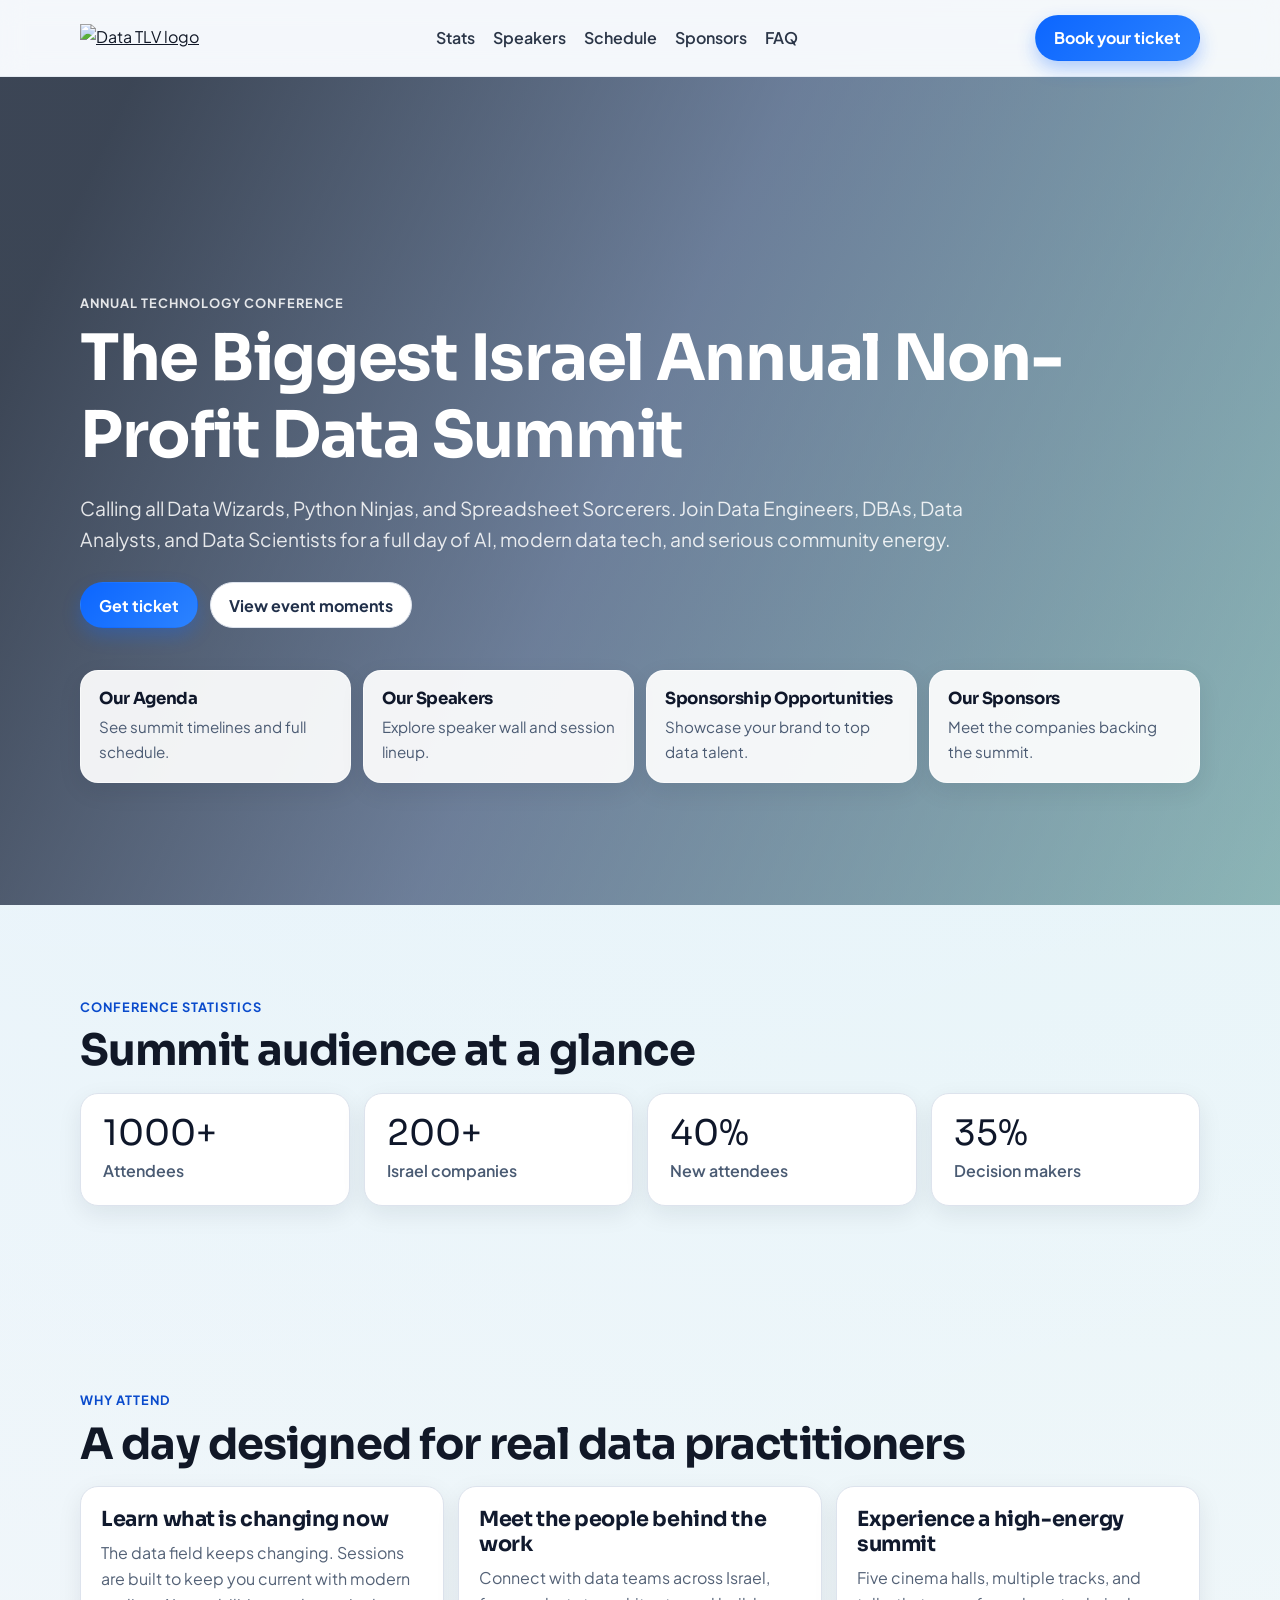
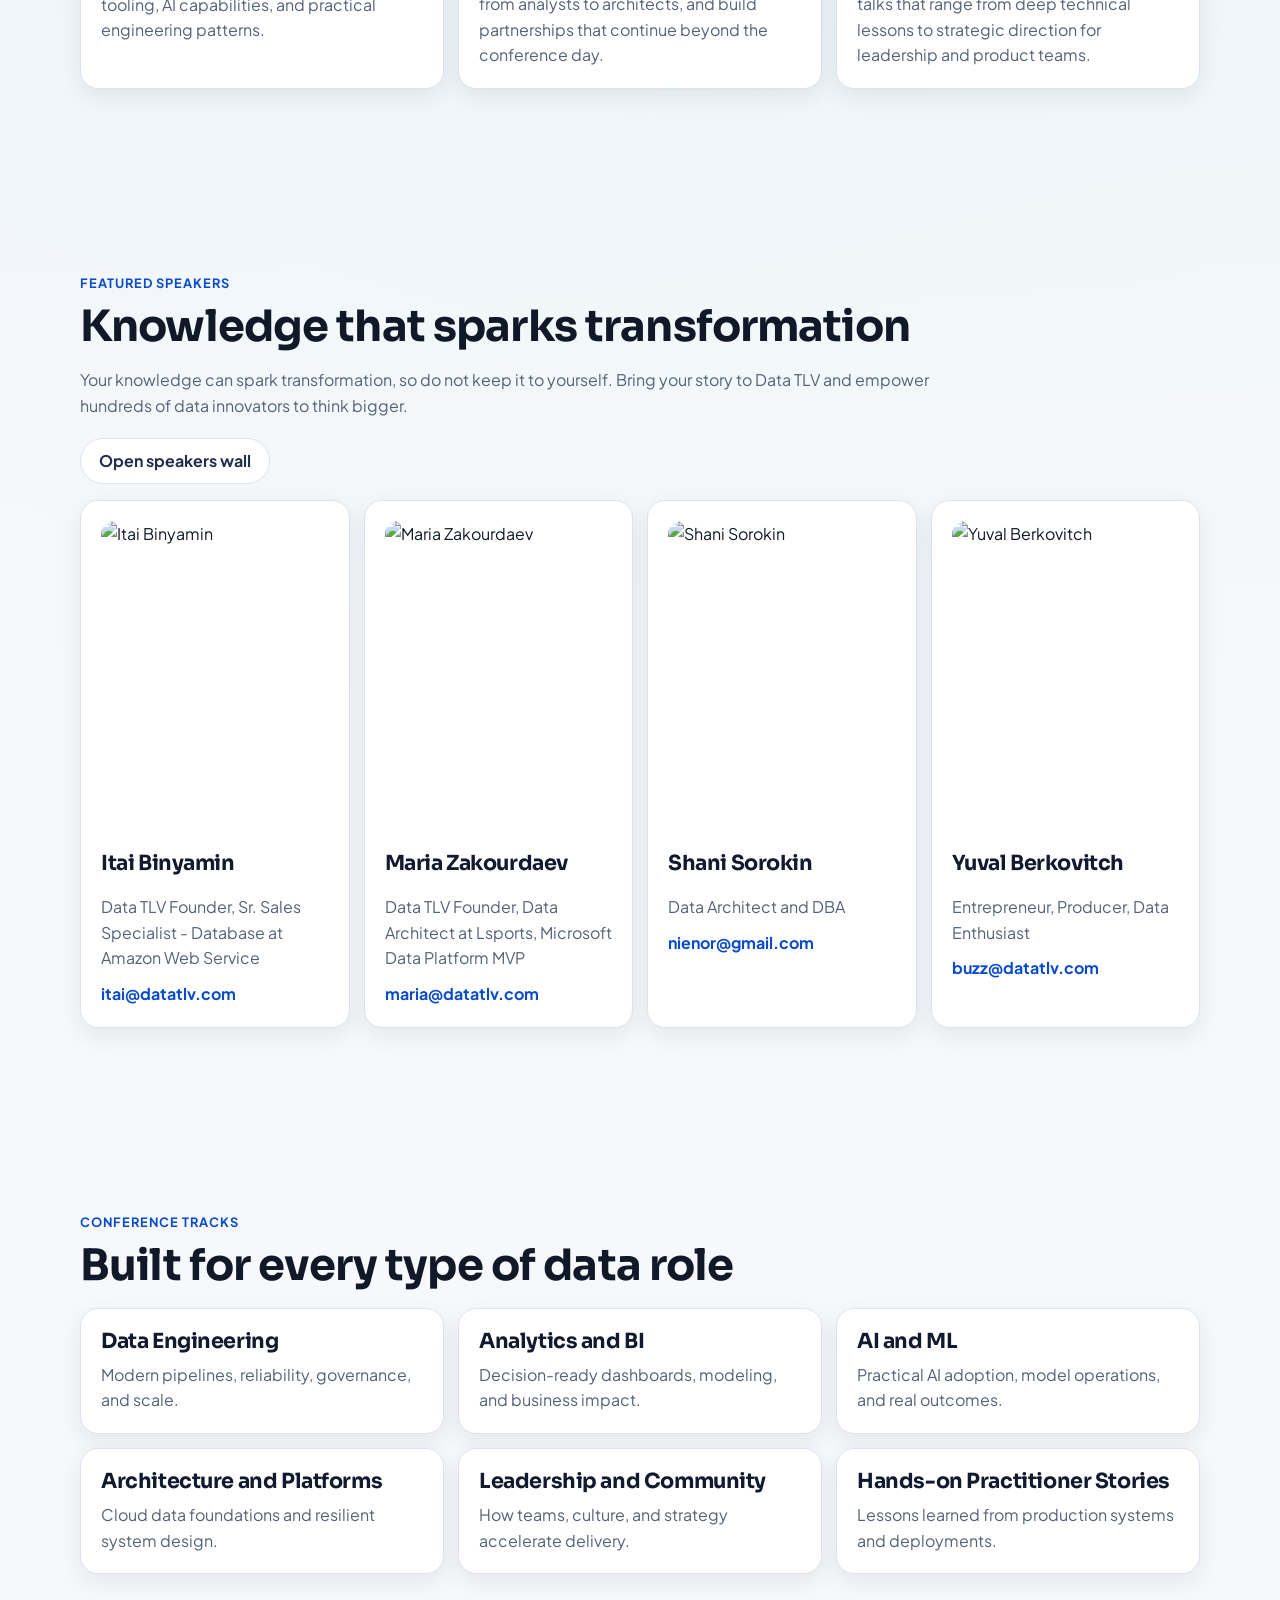
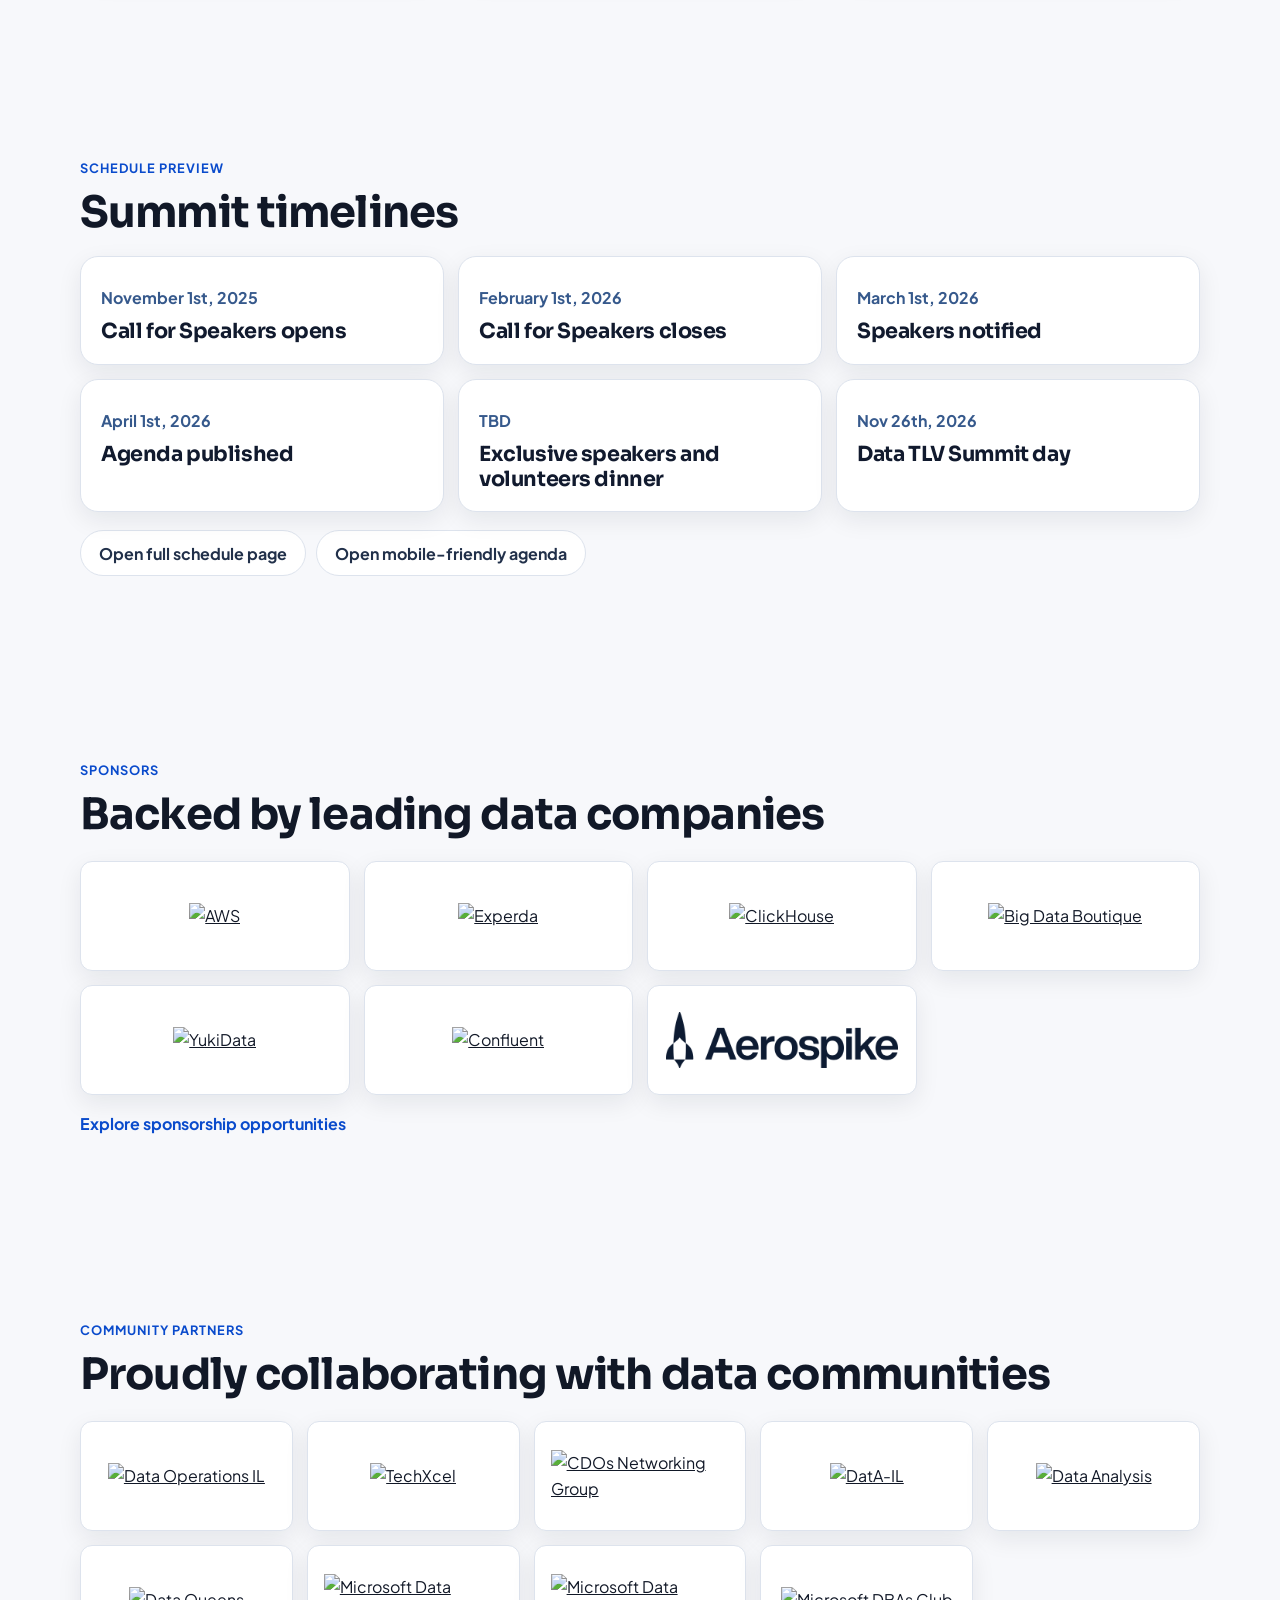
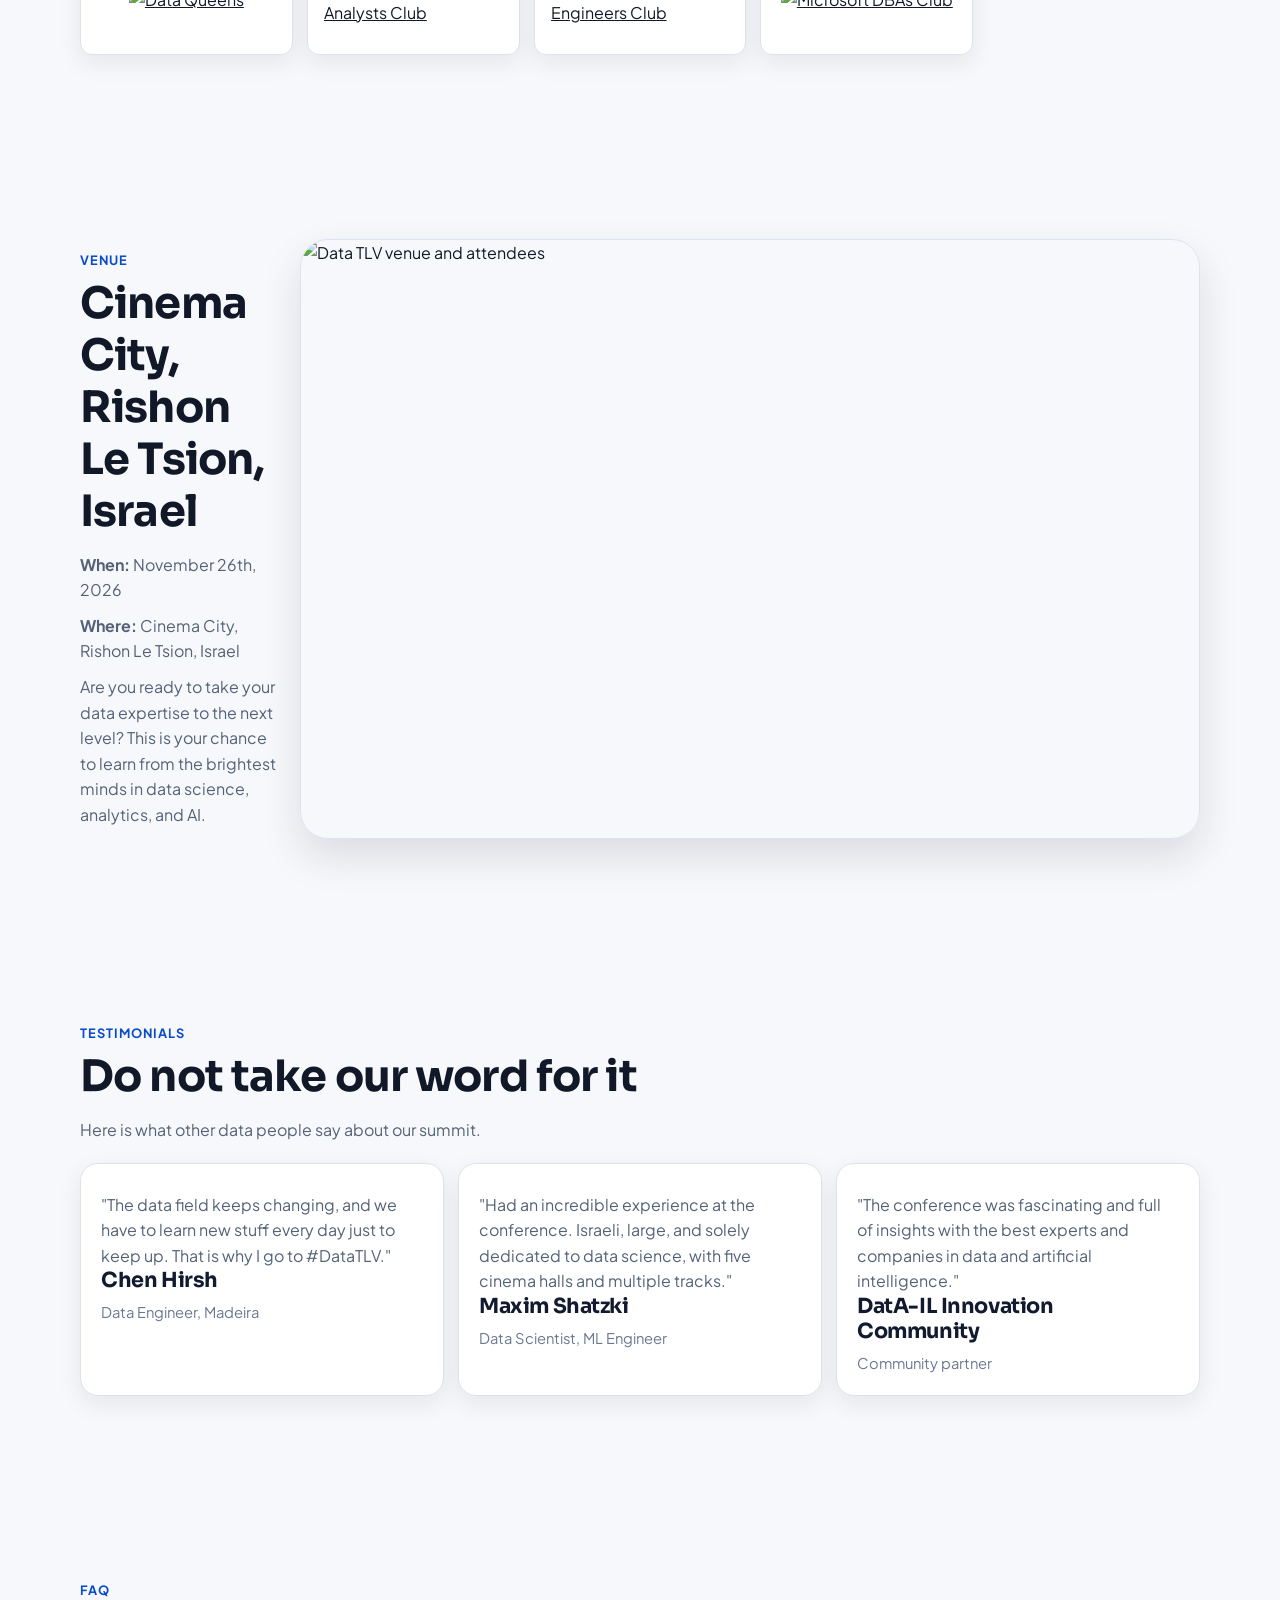
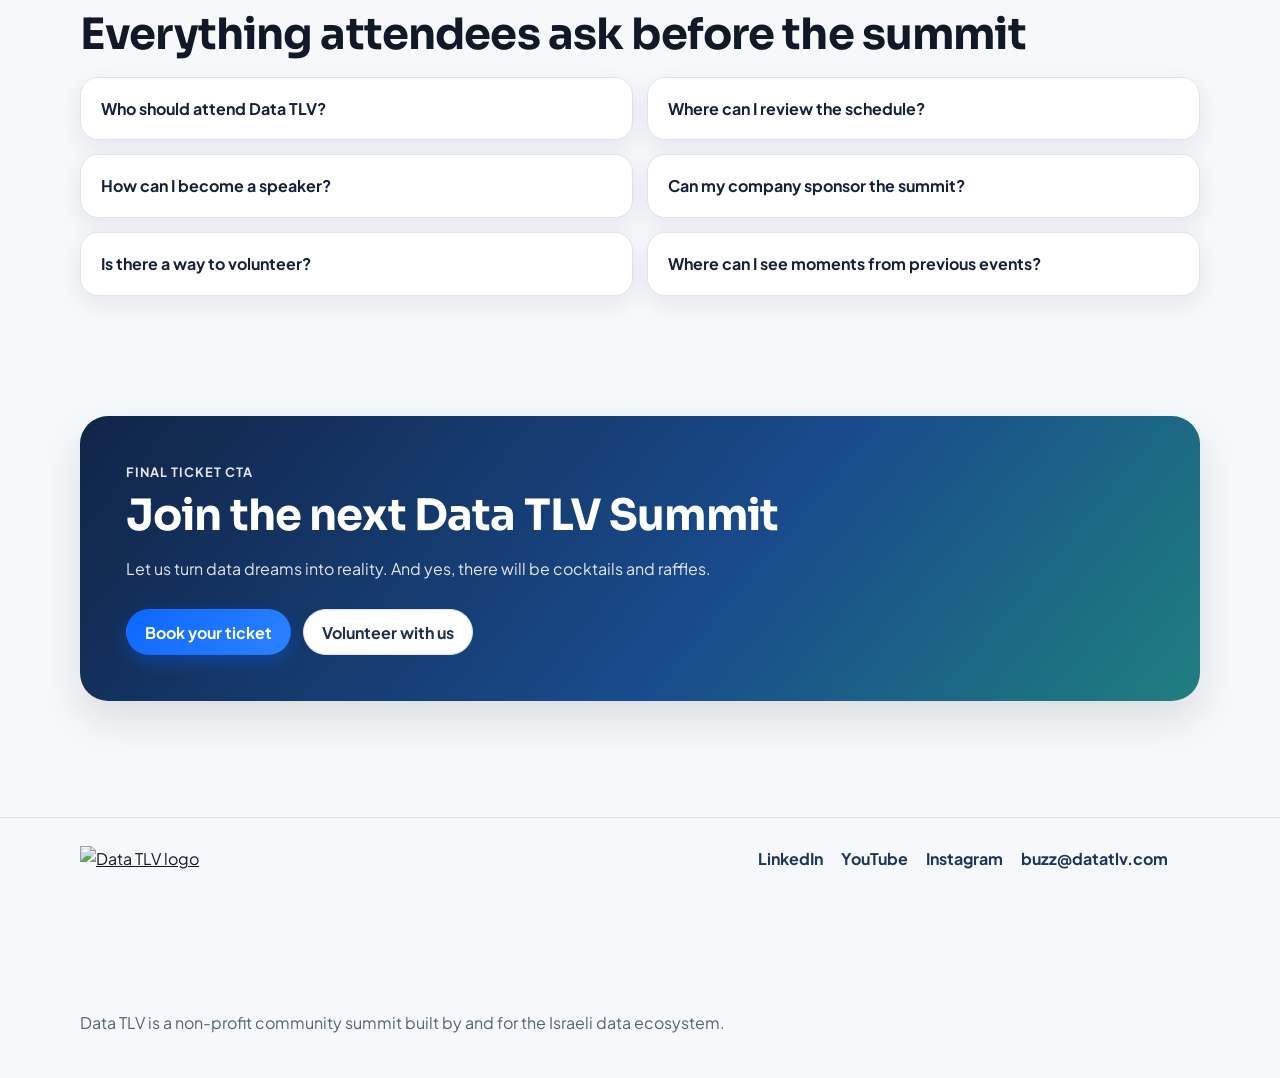
==== commit 72862d82: "Sync root index page with redesigned homepage" ====
--- a/index.html
+++ b/index.html
@@ -1,481 +1,367 @@
 <!DOCTYPE html>
-<html style="font-size: 16px;" lang="en"><head>
-    <meta name="viewport" content="width=device-width, initial-scale=1.0">
-    <meta charset="utf-8">
-    <meta name="keywords" content="Mobile App Development, ​We create super-awesome designs, ​Build your dream website today, ​Let&amp;apos;s Get Started, ​How We Help People, Effective Teams, Get in touch">
-    <meta name="description" content="">
-    <title>Home</title>
-    <link rel="stylesheet" href="nicepage.css" media="screen">
-<link rel="stylesheet" href="Home.css" media="screen">
-    <script class="u-script" type="text/javascript" src="jquery.js" defer=""></script>
-    <script class="u-script" type="text/javascript" src="nicepage.js" defer=""></script>
-    <meta name="generator" content="Nicepage 6.2.1, nicepage.com">
-    <link id="u-theme-google-font" rel="stylesheet" href="https://fonts.googleapis.com/css?family=Roboto:100,100i,300,300i,400,400i,500,500i,700,700i,900,900i|Open+Sans:300,300i,400,400i,500,500i,600,600i,700,700i,800,800i">
-    <link id="u-page-google-font" rel="stylesheet" href="https://fonts.googleapis.com/css?family=Oswald:200,300,400,500,600,700|Montserrat:100,100i,200,200i,300,300i,400,400i,500,500i,600,600i,700,700i,800,800i,900,900i">
-    
-    
-    
-    
-    
-    
-    
-    
-    
-    
-    
-    
-    
-    <script type="application/ld+json">{
-		"@context": "http://schema.org",
-		"@type": "Organization",
-		"name": "",
-		"logo": "images/logo-new.png"
-}</script>
-    <meta name="theme-color" content="#478ac9">
-    <meta property="og:title" content="Home">
-    <meta property="og:type" content="website">
-  <meta data-intl-tel-input-cdn-path="intlTelInput/"></head>
-  <body data-path-to-root="./" data-include-products="true" class="u-body u-xl-mode" data-lang="en"><header class="u-clearfix u-header u-white u-header" id="sec-23c2"><div class="u-clearfix u-sheet u-valign-middle-xl u-valign-top-lg u-valign-top-md u-sheet-1">
-        <div class="data-layout-selected u-clearfix u-expanded-width u-gutter-0 u-layout-wrap u-layout-wrap-1">
-          <div class="u-layout">
-            <div class="u-layout-row">
-              <div class="u-container-style u-layout-cell u-size-32 u-layout-cell-1">
-                <div class="u-container-layout u-valign-top-lg u-valign-top-md u-valign-top-sm u-valign-top-xl u-container-layout-1">
-                  <a href="Home.html" class="u-align-center u-image u-logo u-image-1" data-image-width="448" data-image-height="102" title="About us">
-                    <img src="images/logo-new.png" class="u-logo-image u-logo-image-1">
-                  </a>
-                </div>
-              </div>
-              <div class="u-container-align-center-sm u-container-align-center-xs u-container-style u-layout-cell u-size-28 u-layout-cell-2">
-                <div class="u-container-layout u-container-layout-2">
-                  <a href="https://tickchak.co.il/95322" class="u-align-center u-border-none u-btn u-btn-round u-button-style u-hover-palette-1-light-1 u-palette-1-base u-radius u-btn-1" target="_blank">BOOK YOUR TICKET</a>
-                </div>
-              </div>
-            </div>
-          </div>
-        </div>
-      </div></header>
-    <section class="u-align-right u-clearfix u-image u-shading u-section-1" id="sec-2e45" data-image-width="3240" data-image-height="2160">
-      <div class="u-clearfix u-sheet u-sheet-1">
-        <h1 class="u-align-left u-text u-text-1">The Biggest Israel Annual Non-Profit Data Summit</h1>
-        <div class="u-list u-list-1">
-          <div class="u-repeater u-repeater-1">
-            <div class="u-align-center u-container-style u-list-item u-radius-20 u-repeater-item u-shape-round u-video-cover u-white u-list-item-1" data-href="Sessions-Schedule.html">
-              <div class="u-container-layout u-similar-container u-valign-bottom-xs u-valign-middle-lg u-valign-middle-md u-valign-middle-sm u-valign-middle-xl u-container-layout-1"><span class="u-grey-10 u-icon u-icon-circle u-text-palette-1-base u-icon-1"><svg class="u-svg-link" preserveAspectRatio="xMidYMin slice" viewBox="0 0 512 512" style=""><use xmlns:xlink="http://www.w3.org/1999/xlink" xlink:href="#svg-d293"></use></svg><svg class="u-svg-content" viewBox="0 0 512 512" x="0px" y="0px" id="svg-d293" style="enable-background:new 0 0 512 512;"><g><g><path d="M386.607,304.394L367.213,285l19.393-19.393c5.859-5.858,5.859-15.356,0-21.214c-5.857-5.858-15.355-5.858-21.213,0    L346,263.787l-19.394-19.394c-5.857-5.858-15.355-5.858-21.213,0c-5.858,5.858-5.858,15.355,0,21.213L324.787,285l-19.393,19.393    c-5.858,5.858-5.858,15.355,0,21.213c5.857,5.857,15.355,5.858,21.213,0L346,306.213l19.394,19.394    c5.857,5.857,15.355,5.858,21.213,0C392.465,319.749,392.465,310.252,386.607,304.394z"></path>
-</g>
-</g><g><g><path d="M206.607,184.394L187.213,165l19.393-19.393c5.858-5.858,5.858-15.355,0-21.213c-5.857-5.858-15.355-5.858-21.213,0    L166,143.787l-19.394-19.394c-5.857-5.858-15.355-5.858-21.213,0c-5.858,5.858-5.858,15.355,0,21.213L144.787,165l-19.393,19.393    c-5.859,5.858-5.859,15.356,0,21.214c5.857,5.857,15.355,5.858,21.213,0L166,186.213l19.394,19.394    c5.857,5.857,15.355,5.858,21.213,0C212.465,199.749,212.465,190.252,206.607,184.394z"></path>
-</g>
-</g><g><g><path d="M416.606,124.394l-30-30c-0.029-0.029-0.06-0.052-0.089-0.081c-5.916-5.822-15.373-5.668-21.124,0.081l-30,30    c-5.858,5.858-5.858,15.355,0,21.213c5.857,5.858,15.355,5.858,21.213,0l4.394-4.394V180H256c-8.284,0-15,6.716-15,15v75h-32.58    c-6.192-17.459-22.865-30-42.42-30c-24.813,0-45,20.187-45,45s20.187,45,45,45c19.555,0,36.228-12.541,42.42-30H256    c8.284,0,15-6.716,15-15v-75h105c8.284,0,15-6.716,15-15v-53.787l4.394,4.394C398.322,148.535,402.161,150,406,150    s7.678-1.465,10.606-4.393C422.464,139.749,422.464,130.252,416.606,124.394z M166,300c-8.271,0-15-6.729-15-15s6.729-15,15-15    s15,6.729,15,15S174.271,300,166,300z"></path>
-</g>
-</g><g><g><path d="M467,0H45C20.187,0,0,20.187,0,45c0,19.555,12.541,36.228,30,42.42V345c0,24.813,20.187,45,45,45h166v34.58    c-17.459,6.192-30,22.865-30,42.42c0,24.813,20.187,45,45,45s45-20.187,45-45c0-19.555-12.541-36.228-30-42.42V390h166    c24.813,0,45-20.187,45-45V87.42c17.459-6.192,30-22.865,30-42.42C512,20.187,491.813,0,467,0z M256,482c-8.271,0-15-6.729-15-15    s6.729-15,15-15s15,6.729,15,15S264.271,482,256,482z M452,345c0,8.271-6.729,15-15,15H75c-8.271,0-15-6.729-15-15V90h392V345z     M467,60H45c-8.271,0-15-6.729-15-15s6.729-15,15-15h422c8.271,0,15,6.729,15,15S475.271,60,467,60z"></path>
-</g>
-</g></svg></span>
-                <h4 class="u-text u-text-2">Our Agenda</h4>
-              </div>
-            </div>
-            <div class="u-align-center u-container-style u-list-item u-radius-20 u-repeater-item u-shape-round u-video-cover u-white u-list-item-2" data-href="Speakers-Wall.html">
-              <div class="u-container-layout u-similar-container u-valign-bottom-xs u-valign-middle-lg u-valign-middle-md u-valign-middle-sm u-valign-middle-xl u-container-layout-2"><span class="u-grey-10 u-icon u-icon-circle u-text-palette-1-base u-icon-2"><svg class="u-svg-link" preserveAspectRatio="xMidYMin slice" viewBox="0 0 512 512" style=""><use xmlns:xlink="http://www.w3.org/1999/xlink" xlink:href="#svg-ddc0"></use></svg><svg class="u-svg-content" viewBox="0 0 512 512" x="0px" y="0px" id="svg-ddc0" style="enable-background:new 0 0 512 512;"><g><g><path d="M497,0h-60c-8.284,0-15,6.716-15,15v15H298.42C292.228,12.542,275.555,0,256,0s-36.228,12.542-42.42,30H90V15    c0-8.284-6.716-15-15-15H15C6.716,0,0,6.716,0,15v60c0,8.284,6.716,15,15,15h60c8.284,0,15-6.716,15-15V59.8h62.377    c-54.116,34.274-87.012,92.175-90.969,153.642C43.738,219.518,31,236.294,31,256c0,24.813,20.187,45,45,45s45-20.187,45-45    c0-19.38-12.315-35.938-29.53-42.26c5.326-70.647,56.198-131.494,124.226-148.758C223.07,79.794,238.361,90,256,90    c17.639,0,32.93-10.206,40.304-25.017c68.029,17.264,118.9,78.111,124.226,148.758C403.315,220.062,391,236.62,391,256    c0,24.813,20.187,45,45,45s45-20.187,45-45c0-19.706-12.738-36.482-30.408-42.558C446.627,151.852,413.633,94.207,359.623,60H422    v15c0,8.284,6.716,15,15,15h60c8.284,0,15-6.716,15-15V15C512,6.716,505.284,0,497,0z M60,60H30V30h30V60z M76,271    c-8.271,0-15-6.729-15-15s6.729-15,15-15s15,6.729,15,15S84.271,271,76,271z M256,60c-8.271,0-15-6.729-15-15s6.729-15,15-15    s15,6.729,15,15S264.271,60,256,60z M436,241c8.271,0,15,6.729,15,15s-6.729,15-15,15s-15-6.729-15-15S427.729,241,436,241z     M482,60h-30V30h30V60z"></path>
-</g>
-</g><g><g><path d="M388.48,307.679l-120-179.999c-0.004-0.006-0.009-0.012-0.013-0.019c-0.043-0.064-0.09-0.125-0.134-0.188    c-0.206-0.299-0.423-0.587-0.649-0.868c-6.321-7.854-18.357-7.324-24.017,0.868c-0.044,0.063-0.091,0.124-0.134,0.188    c-0.004,0.007-0.009,0.012-0.013,0.019l-120,180c-3.967,5.949-3.182,13.871,1.874,18.927    c29.927,29.927,48.975,69.047,54.164,110.901c-2.329,1.883-4.578,3.899-6.71,6.081C158.759,458.001,151,476.97,151,497    c0,8.284,6.716,15,15,15h180c8.284,0,15-6.716,15-15c0-20.03-7.759-38.999-21.847-53.412c-2.133-2.182-4.381-4.198-6.711-6.081    c5.188-41.856,24.236-80.976,54.163-110.9C391.662,321.551,392.447,313.628,388.48,307.679z M256,301c8.271,0,15,6.729,15,15    s-6.729,15-15,15s-15-6.729-15-15S247.729,301,256,301z M183.558,482c6.241-17.833,23.159-31,42.442-31h60    c19.283,0,36.201,13.167,42.442,31H183.558z M304.245,423.283C298.345,421.777,292.229,421,286,421h-60    c-6.229,0-12.345,0.777-18.245,2.284c-7.02-40.429-25.251-78.221-52.65-108.899L241,185.542v88.039    c-17.459,6.192-30,22.865-30,42.42c0,24.813,20.187,45,45,45s45-20.187,45-45c0-19.555-12.541-36.228-30-42.42v-88.039    l85.896,128.843C329.496,345.06,311.264,382.853,304.245,423.283z"></path>
-</g>
-</g></svg></span>
-                <h4 class="u-text u-text-3">Our Speakers</h4>
-              </div>
-            </div>
-            <div class="u-align-center u-container-style u-list-item u-radius-20 u-repeater-item u-shape-round u-video-cover u-white u-list-item-3" data-href="sponsorship_opportunities.html">
-              <div class="u-container-layout u-similar-container u-valign-bottom-xs u-valign-middle-lg u-valign-middle-md u-valign-middle-sm u-valign-middle-xl u-container-layout-3"><span class="u-grey-10 u-icon u-icon-circle u-text-palette-1-base u-icon-3"><svg class="u-svg-link" preserveAspectRatio="xMidYMin slice" viewBox="0 0 512 512" style=""><use xmlns:xlink="http://www.w3.org/1999/xlink" xlink:href="#svg-ce99"></use></svg><svg class="u-svg-content" viewBox="0 0 512 512" x="0px" y="0px" id="svg-ce99" style="enable-background:new 0 0 512 512;"><g><g><path d="M0,15.845v420.259h164.332v30.049h-30.036v30.001h243.407v-30.001h-30.036v-30.049H512V15.845H0z M317.665,466.153    H194.334v-30.049h123.332V466.153z M481.999,406.103H30.001v-60.075h451.997V406.103z M481.999,316.027H30.001V45.847h451.997    V316.027z"></path>
-</g>
-</g><g><g><polygon points="203.943,126.712 182.729,105.498 107.29,180.937 182.729,256.375 203.943,235.161 149.718,180.937   "></polygon>
-</g>
-</g><g><g><polygon points="329.271,105.498 308.057,126.712 362.282,180.937 308.057,235.161 329.271,256.375 404.709,180.937   "></polygon>
-</g>
-</g><g><g><rect x="166.742" y="165.947" transform="matrix(0.1951 -0.9808 0.9808 0.1951 28.5815 396.7237)" width="178.511" height="30.002"></rect>
-</g>
-</g></svg></span>
-                <h4 class="u-text u-text-4"> Sponsorship opportunities</h4>
-              </div>
-            </div>
-            <div class="u-align-center u-container-style u-list-item u-radius-20 u-repeater-item u-shape-round u-video-cover u-white u-list-item-4" data-href="#sponsors">
-              <div class="u-container-layout u-similar-container u-valign-bottom-xs u-valign-middle-lg u-valign-middle-md u-valign-middle-sm u-valign-middle-xl u-container-layout-4"><span class="u-grey-10 u-icon u-icon-circle u-text-palette-1-base u-icon-4"><svg class="u-svg-link" preserveAspectRatio="xMidYMin slice" viewBox="0 0 24 24" style=""><use xmlns:xlink="http://www.w3.org/1999/xlink" xlink:href="#svg-4417"></use></svg><svg class="u-svg-content" viewBox="0 0 24 24" id="svg-4417"><path d="m22.25 20h-20.5c-.965 0-1.75-.785-1.75-1.75v-12.5c0-.965.785-1.75 1.75-1.75h1.68c.414 0 .75.336.75.75s-.336.75-.75.75h-1.68c-.136 0-.25.114-.25.25v12.5c0 .136.114.25.25.25h20.5c.136 0 .25-.114.25-.25v-12.5c0-.136-.114-.25-.25-.25h-1.68c-.414 0-.75-.336-.75-.75s.336-.75.75-.75h1.68c.965 0 1.75.785 1.75 1.75v12.5c0 .965-.785 1.75-1.75 1.75z"></path><path d="m16.25 24h-8.5c-.414 0-.75-.336-.75-.75s.336-.75.75-.75h8.5c.414 0 .75.336.75.75s-.336.75-.75.75z"></path><path d="m12 24c-.414 0-.75-.336-.75-.75v-4c0-.414.336-.75.75-.75s.75.336.75.75v4c0 .414-.336.75-.75.75z"></path><path d="m14 4.5h-4c-.414 0-.75-.336-.75-.75 0-1.517 1.233-2.75 2.75-2.75s2.75 1.233 2.75 2.75c0 .414-.336.75-.75.75zm-3-1.5h2c-.229-.304-.591-.5-1-.5s-.771.196-1 .5z"></path><path d="m13.601 3.3c-.069 0-.139-.01-.208-.029-.398-.115-.628-.53-.513-.929.397-1.379 1.68-2.342 3.12-2.342.414 0 .75.336.75.75s-.336.75-.75.75c-.775 0-1.466.518-1.679 1.258-.095.328-.395.542-.72.542z"></path><path d="m10.399 3.3c-.326 0-.625-.214-.72-.542-.213-.74-.904-1.258-1.679-1.258-.414 0-.75-.336-.75-.75s.336-.75.75-.75c1.44 0 2.723.963 3.121 2.342.115.398-.115.813-.513.929-.07.019-.14.029-.209.029z"></path><path d="m14.75 7c-.336 0-.642-.228-.727-.568-.101-.401.144-.809.545-.909l1.666-.416.846-1.691c.186-.371.636-.521 1.006-.336.371.186.521.636.335 1.006l-1 2c-.098.196-.276.34-.489.393l-2 .5c-.061.014-.122.021-.182.021z"></path><path d="m17.75 12c-.275 0-.54-.151-.671-.415l-.886-1.771-1.771-.858c-.373-.181-.528-.629-.348-1.002s.629-.527 1.002-.348l2 .97c.149.072.27.191.344.34l1 2c.185.37.035.82-.335 1.006-.107.053-.222.078-.335.078z"></path><path d="m9.25 7c-.06 0-.121-.007-.182-.022l-2-.5c-.213-.053-.391-.197-.489-.393l-1-2c-.185-.37-.035-.82.335-1.006.372-.185.821-.035 1.006.336l.846 1.691 1.666.416c.402.101.646.508.545.909-.084.341-.391.569-.727.569z"></path><path d="m6.25 12c-.113 0-.227-.025-.335-.079-.371-.186-.521-.636-.335-1.006l1-2c.074-.148.195-.268.344-.34l2-.97c.372-.178.821-.025 1.001.348.181.373.025.821-.348 1.002l-1.77.858-.886 1.771c-.131.265-.397.416-.671.416z"></path><path d="m12 13c-1.93 0-3.5-1.57-3.5-3.5v-5.75c0-.414.336-.75.75-.75h5.5c.414 0 .75.336.75.75v5.75c0 1.93-1.57 3.5-3.5 3.5zm-2-8.5v5c0 1.103.897 2 2 2s2-.897 2-2v-5z"></path><path d="m12 13c-.414 0-.75-.336-.75-.75v-8.5c0-.414.336-.75.75-.75s.75.336.75.75v8.5c0 .414-.336.75-.75.75z"></path></svg></span>
-                <h4 class="u-text u-text-5">Our Sponsors</h4>
-              </div>
-            </div>
-          </div>
-        </div>
-      </div>
-    </section>
-    <section class="u-align-center u-clearfix u-container-align-center u-valign-middle-xs u-section-2" id="sec-291e">
-      <div class="custom-expanded u-expanded-width-lg u-expanded-width-md u-expanded-width-sm u-expanded-width-xl u-gallery u-layout-grid u-lightbox u-show-text-on-hover u-gallery-1">
-        <div class="u-gallery-inner u-gallery-inner-1">
-          <div class="u-effect-fade u-gallery-item">
-            <div class="u-back-slide" data-image-width="1319" data-image-height="989">
-              <img class="u-back-image u-expanded" src="images/new_backgr1.jpg">
-            </div>
-            <div class="u-over-slide u-shading u-over-slide-1"></div>
-          </div>
-          <div class="u-effect-fade u-gallery-item">
-            <div class="u-back-slide" data-image-width="3240" data-image-height="2160">
-              <img class="u-back-image u-expanded" src="images/20240229-0424K80.jpg">
-            </div>
-            <div class="u-over-slide u-shading u-over-slide-2"></div>
-          </div>
-          <div class="u-effect-fade u-gallery-item">
-            <div class="u-back-slide" data-image-width="3240" data-image-height="2160">
-              <img class="u-back-image u-expanded" src="images/20240229-0604K80.jpg">
-            </div>
-            <div class="u-over-slide u-shading u-over-slide-3"></div>
-          </div>
-        </div>
-      </div>
-    </section>
-    <section class="u-align-center-lg u-align-center-md u-align-center-xl u-align-left-sm u-align-left-xs u-clearfix u-grey-5 u-section-3" id="carousel_e8ef">
-      <div class="u-clearfix u-sheet u-sheet-1">
-        <h2 class="u-align-center u-text u-text-1">About us</h2>
-        <h3 class="u-align-center-xs u-text u-text-2"> Сalling all Data Wizards, Python Ninjas, and Spreadsheet Sorcerers!<br>
-          <br>Prepare yourself for the ultimate Data TLV Summit, where pie charts are more exciting than actual pie (we know, hard to believe) and 'data cleaning' doesn’t involve a mop.&nbsp;<br>Join other Data Engineers, DBAs, Data Analysts, and Data Scientists unite to crack the code on AI, the latest trends, tools, and tech that are transforming the data universe.&nbsp;<br>
-          <br>Let’s turn data dreams into reality. And yes, there will be cocktails and raffles. Lots of it.
-        </h3>
-        <div class="u-expanded-width u-list u-list-1">
-          <div class="u-repeater u-repeater-1">
-            <div class="u-align-left u-container-align-center-xs u-container-style u-list-item u-radius-20 u-repeater-item u-shape-round u-white u-list-item-1">
-              <div class="u-container-layout u-similar-container u-valign-top-xs u-container-layout-1"><span class="u-align-center-xs u-file-icon u-icon u-icon-circle u-palette-1-base u-text-white u-icon-1"><img src="images/1828743-b773816f.png" alt=""></span>
-                <h1 class="u-align-center u-text u-text-3">WHEN</h1>
-                <h3 class="u-align-center u-text u-text-4">November 26th, 2026</h3>
-              </div>
-            </div>
-            <div class="u-align-left u-container-align-center-xs u-container-style u-list-item u-radius-20 u-repeater-item u-shape-round u-white u-list-item-2">
-              <div class="u-container-layout u-similar-container u-valign-top-xs u-container-layout-2"><span class="u-align-center-xs u-file-icon u-icon u-icon-circle u-palette-1-base u-text-white u-icon-2"><img src="images/1828743-b773816f.png" alt=""></span>
-                <h1 class="u-align-center u-text u-text-5">WHERE</h1>
-                <h3 class="u-align-center u-text u-text-6">Cinema City ,<br>&nbsp;Rishon Le Tsion, Israel
-                </h3>
-              </div>
-            </div>
-          </div>
-        </div>
-      </div>
-    </section>
-    <section class="u-clearfix u-container-align-center-lg u-container-align-center-sm u-container-align-left-md u-container-align-left-xs u-section-4" id="sponsors">
-      <div class="u-clearfix u-sheet u-valign-middle-md u-valign-middle-sm u-valign-middle-xs u-sheet-1">
-        <div class="custom-expanded u-container-align-center-lg u-container-align-center-md u-container-align-center-sm u-container-align-center-xs u-container-style u-group u-image u-shading u-image-1" data-image-width="403" data-image-height="269" data-animation-name="flipIn" data-animation-duration="1500" data-animation-delay="0" data-animation-direction="X">
-          <div class="u-container-layout u-container-layout-1">
-            <h1 class="u-align-center u-text u-text-body-alt-color u-text-default u-text-1">Our Sponsors</h1>
-          </div>
-        </div>
-        <div class="u-align-center u-list u-list-1">
-          <div class="u-align-center u-repeater u-repeater-1">
-            <div class="u-container-style u-list-item u-repeater-item" data-href="https://www.experda.com/" data-target="_blank">
-              <div class="u-container-layout u-similar-container u-container-layout-2">
-                <img class="custom-expanded u-align-center u-image u-image-contain u-image-2" src="images/aws1.jpeg" data-image-width="755" data-image-height="685" data-href="https://aws.amazon.com/" data-target="_blank">
-              </div>
-            </div>
-          </div>
-        </div>
-        <div class="u-align-center u-list u-list-2">
-          <div class="u-repeater u-repeater-2">
-            <div class="u-container-style u-list-item u-repeater-item" data-href="https://www.experda.com/" data-target="_blank">
-              <div class="u-container-layout u-similar-container u-container-layout-3">
-                <img class="custom-expanded u-image u-image-contain u-image-3" src="images/experda_logo.jpeg" data-image-width="1300" data-image-height="460" data-href="https://www.experda.com/" data-target="_blank">
-              </div>
-            </div>
-            <div class="u-container-align-center u-container-style u-list-item u-repeater-item" data-href="https://clickhouse.com/" data-target="_blank">
-              <div class="u-container-layout u-similar-container u-container-layout-4">
-                <img class="custom-expanded u-image u-image-contain u-image-4" src="images/clickhouse.jpeg" data-image-width="300" data-image-height="92" data-href="https://clickhouse.com/" data-target="_blank">
-              </div>
-            </div>
-            <div class="u-container-align-center u-container-style u-list-item u-repeater-item" data-href="https://bigdataboutique.com/" data-target="_blank">
-              <div class="u-container-layout u-similar-container u-container-layout-5">
-                <img class="custom-expanded u-image u-image-contain u-image-5" src="images/data_butique.jpeg" data-image-width="275" data-image-height="183" data-href="https://bigdataboutique.com/" data-target="_blank">
-              </div>
-            </div>
-            <div class="u-container-align-center u-container-style u-list-item u-repeater-item" data-href="https://yukidata.com/" data-target="_blank">
-              <div class="u-container-layout u-similar-container u-container-layout-6">
-                <img class="custom-expanded u-image u-image-contain u-image-6" src="images/yuki_logo.png" data-image-width="596" data-image-height="263" data-href="https://yukidata.com/" data-target="_blank">
-              </div>
-            </div>
-            <div class="u-container-align-center u-container-style u-list-item u-repeater-item" data-href="https://www.confluent.io/" data-target="_blank">
-              <div class="u-container-layout u-similar-container u-container-layout-7">
-                <img class="custom-expanded u-image u-image-contain u-image-7" src="images/confluent.png" data-image-width="1760" data-image-height="484">
-              </div>
-            </div>
-            <div class="u-container-align-center u-container-style u-list-item u-repeater-item" data-href="https://aerospike.com/" data-target="_blank">
-              <div class="u-container-layout u-similar-container u-container-layout-8">
-                <img class="custom-expanded u-image u-image-contain u-image-8" src="images/Aerospike_Logo.png" alt="Aerospike" data-image-width="400" data-image-height="100" data-href="https://aerospike.com/" data-target="_blank">
-              </div>
-            </div>
-          </div>
-        </div>
-      </div>
-    </section>
-    <section class="u-align-center u-clearfix u-grey-10 u-section-5" id="sec-c8c0">
-      <div class="u-clearfix u-sheet u-valign-middle u-sheet-1">
-        <h1 class="u-align-center u-text u-text-default u-text-1">Proudly collaborating&nbsp;<br>with data communities
-        </h1>
-      </div>
-    </section>
-    <section class="u-align-center-lg u-align-center-md u-align-center-xl u-align-left-sm u-align-left-xs u-clearfix u-section-6" id="carousel_3e95">
-      <div class="u-clearfix u-sheet u-valign-middle-xs u-valign-top-lg u-valign-top-md u-valign-top-sm u-valign-top-xl u-sheet-1">
-        <div class="u-expanded-width u-list u-list-1">
-          <div class="u-repeater u-repeater-1">
-            <div class="u-container-style u-list-item u-repeater-item">
-              <div class="u-container-layout u-similar-container u-container-layout-1">
-                <img class="u-image u-image-default u-image-1" src="images/data_ops_logo.png" alt="" data-image-width="2037" data-image-height="2037" data-href="https://linktr.ee/data_operations_il" data-target="_blank">
-                <p class="u-large-text u-text u-text-default u-text-variant u-text-1">Data Operations.il</p>
-              </div>
-            </div>
-            <div class="u-container-style u-list-item u-repeater-item" data-href="http://techxcel.co/" data-target="_blank">
-              <div class="u-container-layout u-similar-container u-container-layout-2">
-                <img class="u-image u-image-default u-image-2" src="images/TechXcellogo.png" alt="" data-image-width="1222" data-image-height="681" data-href="http://techxcel.co/" data-target="_blank">
-                <p class="u-large-text u-text u-text-default u-text-variant u-text-2">TechXcel</p>
-              </div>
-            </div>
-            <div class="u-container-style u-list-item u-repeater-item" data-href="https://www.jutomate.net/cdos-netowking-group" data-target="_blank">
-              <div class="u-container-layout u-similar-container u-container-layout-3">
-                <img class="u-image u-image-default u-image-3" src="images/CDOs.png" alt="" data-image-width="378" data-image-height="378" data-href="https://www.jutomate.net/cdos-netowking-group" data-target="_blank">
-                <p class="u-large-text u-text u-text-default u-text-variant u-text-3"> CDOs Networking Group</p>
-              </div>
-            </div>
-            <div class="u-container-style u-list-item u-repeater-item">
-              <div class="u-container-layout u-similar-container u-container-layout-4">
-                <img class="u-image u-image-default u-image-4" src="images/data_il_innovation_community_logo.jpg" alt="" data-image-width="200" data-image-height="200" data-href="https://www.linkedin.com/company/data-il-innovation-community/" data-target="_blank">
-                <p class="u-large-text u-text u-text-default u-text-variant u-text-4">DatA-IL</p>
-              </div>
-            </div>
-            <div class="u-container-style u-list-item u-repeater-item">
-              <div class="u-container-layout u-similar-container u-container-layout-5">
-                <img class="u-image u-image-default u-image-5" src="images/data_analysis.png" alt="" data-image-width="225" data-image-height="225" data-href="https://pop.education.gov.il/tchumey_daat/data-analysis/high-school/" data-target="_blank">
-                <p class="u-large-text u-text u-text-default u-text-variant u-text-5">Data Analysis</p>
-              </div>
-            </div>
-            <div class="u-container-style u-list-item u-repeater-item" data-href="https://www.linkedin.com/company/data-queens-il/" data-target="_blank">
-              <div class="u-container-layout u-similar-container u-container-layout-6">
-                <img class="u-image u-image-default u-image-6" src="images/1.png" alt="" data-image-width="500" data-image-height="500" data-href="https://www.linkedin.com/company/data-queens-il/" data-target="_blank">
-                <p class="u-large-text u-text u-text-default u-text-variant u-text-6">Data Queens</p>
-              </div>
-            </div>
-            <div class="u-container-style u-list-item u-repeater-item">
-              <div class="u-container-layout u-similar-container u-container-layout-7">
-                <img class="u-image u-image-default u-image-7" src="images/MicrosoftDataAnalystsClub_logo.png" alt="" data-image-width="1080" data-image-height="559" data-href="https://www.meetup.com/microsoft-data-analysts-club/" data-target="_blank">
-                <p class="u-large-text u-text u-text-default u-text-variant u-text-7"> Data Analysts&nbsp;<br>Club
-                </p>
-              </div>
-            </div>
-            <div class="u-container-style u-list-item u-repeater-item" data-href="https://www.meetup.com/microsoft-data-engineers-club/" data-target="_blank">
-              <div class="u-container-layout u-similar-container u-container-layout-8">
-                <img class="u-image u-image-default u-image-8" src="images/MicrosoftDataEngineersclub_logo.png" alt="" data-image-width="1080" data-image-height="559" data-href="https://www.meetup.com/microsoft-data-engineers-club/" data-target="_blank">
-                <p class="u-large-text u-text u-text-default u-text-variant u-text-8"> Data Engineers Club</p>
-              </div>
-            </div>
-            <div class="u-container-style u-list-item u-repeater-item">
-              <div class="u-container-layout u-similar-container u-container-layout-9">
-                <img class="u-image u-image-default u-image-9" src="images/Microsoft_dbas_club_logo.png" alt="" data-image-width="1080" data-image-height="559" data-href="https://www.meetup.com/microsoft-dbas-club/" data-target="_blank">
-                <p class="u-large-text u-text u-text-default u-text-variant u-text-9"> Data DBA's&nbsp;<br>Club
-                </p>
-              </div>
-            </div>
-          </div>
-        </div>
-      </div>
-    </section>
-    <section class="u-align-center u-clearfix u-section-7" id="sec-1b80">
-      <div class="u-clearfix u-sheet u-sheet-1">
-        <h2 class="u-text u-text-default-lg u-text-default-md u-text-default-sm u-text-default-xl u-text-1">Summit Audience</h2>
-        <div class="u-expanded-width u-list u-list-1">
-          <div class="u-repeater u-repeater-1">
-            <div class="u-align-center u-container-style u-list-item u-repeater-item">
-              <div class="u-container-layout u-similar-container u-container-layout-1"><span class="u-icon u-icon-circle u-palette-2-light-1 u-icon-1"><svg class="u-svg-link" preserveAspectRatio="xMidYMin slice" viewBox="0 0 512 512" style=""><use xmlns:xlink="http://www.w3.org/1999/xlink" xlink:href="#svg-fe05"></use></svg><svg class="u-svg-content" viewBox="0 0 512 512" x="0px" y="0px" id="svg-fe05" style="enable-background:new 0 0 512 512;"><g><g><path d="M480,143.686H378.752c7.264-4.96,13.504-9.888,17.856-14.304c25.792-25.952,25.792-68.192,0-94.144    c-25.056-25.216-68.768-25.248-93.856,0c-13.856,13.92-50.688,70.592-45.6,108.448h-2.304    c5.056-37.856-31.744-94.528-45.6-108.448c-25.088-25.248-68.8-25.216-93.856,0C89.6,61.19,89.6,103.43,115.36,129.382    c4.384,4.416,10.624,9.344,17.888,14.304H32c-17.632,0-32,14.368-32,32v80c0,8.832,7.168,16,16,16h16v192    c0,17.632,14.368,32,32,32h384c17.632,0,32-14.368,32-32v-192h16c8.832,0,16-7.168,16-16v-80    C512,158.054,497.632,143.686,480,143.686z M138.08,57.798c6.496-6.528,15.104-10.112,24.256-10.112    c9.12,0,17.728,3.584,24.224,10.112c21.568,21.696,43.008,77.12,35.552,84.832c0,0-1.344,1.056-5.92,1.056    c-22.112,0-64.32-22.976-78.112-36.864C124.672,93.318,124.672,71.302,138.08,57.798z M240,463.686H64v-192h176V463.686z     M240,239.686H32v-64h184.192H240V239.686z M325.44,57.798c12.992-13.024,35.52-12.992,48.48,0    c13.408,13.504,13.408,35.52,0,49.024c-13.792,13.888-56,36.864-78.112,36.864c-4.576,0-5.92-1.024-5.952-1.056    C282.432,134.918,303.872,79.494,325.44,57.798z M448,463.686H272v-192h176V463.686z M480,239.686H272v-64h23.808H480V239.686z"></path>
-</g>
-</g></svg>
-
-
-          </span>
-                <h3 class="u-text u-text-default u-text-2">1000+</h3>
-                <h4 class="u-align-center-xs u-text u-text-default u-text-3">Attendees</h4>
-              </div>
-            </div>
-            <div class="u-align-center u-container-style u-list-item u-repeater-item">
-              <div class="u-container-layout u-similar-container u-container-layout-2"><span class="u-icon u-icon-circle u-palette-2-light-1 u-icon-2"><svg class="u-svg-link" preserveAspectRatio="xMidYMin slice" viewBox="0 0 512.002 512.002" style=""><use xmlns:xlink="http://www.w3.org/1999/xlink" xlink:href="#svg-8870"></use></svg><svg class="u-svg-content" viewBox="0 0 512.002 512.002" x="0px" y="0px" id="svg-8870" style="enable-background:new 0 0 512.002 512.002;"><g><g><path d="M512.001,255.969c-0.011-5.193-2.708-10.011-7.129-12.737l-52.034-32.076l52.089-32.421    c4.393-2.734,7.066-7.539,7.074-12.712c0.008-5.174-2.651-9.987-7.036-12.734l-241-151c-4.871-3.052-11.058-3.052-15.929,0    l-241,151c-4.384,2.747-7.043,7.56-7.036,12.734c0.008,5.174,2.681,9.979,7.074,12.712l51.732,32.198L7.051,243.282    c-4.39,2.744-7.055,7.557-7.05,12.734c0.005,5.177,2.679,9.985,7.074,12.721l51.732,32.198L7.051,333.282    c-4.383,2.74-7.047,7.543-7.05,12.712s2.656,9.975,7.036,12.719l241,151c2.436,1.526,5.2,2.289,7.964,2.289    c2.764,0,5.529-0.763,7.964-2.289l241-151c4.394-2.753,7.055-7.581,7.036-12.766c-0.019-5.185-2.715-9.993-7.129-12.714    l-52.034-32.076l52.089-32.421C509.336,265.992,512.012,261.162,512.001,255.969z M43.32,165.96L256.001,32.703L468.682,165.96    c-2.044,1.272-206.586,128.58-212.681,132.374L43.32,165.96z M468.584,346.106L256.001,479.301L43.278,346.018l43.889-27.431    l160.908,100.15c2.426,1.51,5.176,2.265,7.926,2.265c2.75,0,5.5-0.755,7.926-2.265l160.464-99.874L468.584,346.106z     M256.001,388.334L43.345,255.976l43.822-27.389l160.908,100.15c2.426,1.51,5.176,2.265,7.926,2.265c2.75,0,5.5-0.755,7.926-2.265    l160.464-99.874l44.125,27.2C467.297,256.822,261.631,384.829,256.001,388.334z"></path>
-</g>
-</g></svg>
-
-
-          </span>
-                <h3 class="u-text u-text-default u-text-4">200 +</h3>
-                <h4 class="u-align-center-xs u-text u-text-default u-text-5">Israel Companies</h4>
-              </div>
-            </div>
-            <div class="u-align-center u-container-style u-list-item u-repeater-item">
-              <div class="u-container-layout u-similar-container u-container-layout-3"><span class="u-icon u-icon-circle u-palette-2-light-1 u-icon-3"><svg class="u-svg-link" preserveAspectRatio="xMidYMin slice" viewBox="0 0 512 512" style=""><use xmlns:xlink="http://www.w3.org/1999/xlink" xlink:href="#svg-9336"></use></svg><svg class="u-svg-content" viewBox="0 0 512 512" x="0px" y="0px" id="svg-9336" style="enable-background:new 0 0 512 512;"><g><g><path d="M256,0C144.702,0,54.154,90.547,54.154,201.846c0,69.363,35.172,130.662,88.615,167.011v128.373    c0,5.012,2.541,9.682,6.75,12.402c4.207,2.721,9.509,3.121,14.08,1.066L256,469.119l92.401,41.58c1.935,0.87,4,1.301,6.059,1.301    c2.804,0,5.594-0.798,8.021-2.367c4.208-2.721,6.75-7.391,6.75-12.402V368.858c53.443-36.349,88.615-97.648,88.615-167.011    C457.846,90.547,367.298,0,256,0z M339.692,474.39l-77.632-34.934c-1.927-0.868-3.994-1.302-6.06-1.302s-4.133,0.433-6.06,1.301    l-77.632,34.934v-88.835c7.423,3.384,15.042,6.292,22.805,8.745c0.44,0.14,0.879,0.283,1.321,0.419    c0.991,0.305,1.985,0.599,2.98,0.888c0.737,0.216,1.474,0.43,2.213,0.638c0.803,0.224,1.609,0.441,2.415,0.655    c0.94,0.251,1.882,0.496,2.827,0.734c0.668,0.167,1.337,0.331,2.007,0.49c1.087,0.261,2.177,0.513,3.271,0.756    c0.567,0.126,1.135,0.251,1.703,0.372c1.198,0.256,2.4,0.498,3.607,0.733c0.491,0.095,0.982,0.192,1.474,0.284    c1.278,0.238,2.561,0.461,3.847,0.675c0.441,0.074,0.882,0.15,1.324,0.22c1.327,0.212,2.66,0.407,3.997,0.592    c0.414,0.057,0.827,0.119,1.241,0.174c1.353,0.179,2.712,0.34,4.072,0.492c0.406,0.045,0.81,0.096,1.216,0.14    c1.357,0.144,2.719,0.267,4.084,0.383c0.414,0.035,0.826,0.078,1.241,0.11c1.345,0.106,2.696,0.191,4.049,0.271    c0.434,0.026,0.866,0.06,1.302,0.083c1.367,0.072,2.739,0.121,4.113,0.165c0.414,0.014,0.825,0.036,1.239,0.047    c1.776,0.046,3.558,0.072,5.346,0.072c1.787,0,3.569-0.026,5.345-0.072c0.414-0.011,0.825-0.033,1.239-0.047    c1.374-0.044,2.746-0.094,4.113-0.165c0.434-0.023,0.867-0.057,1.302-0.083c1.353-0.08,2.704-0.164,4.049-0.271    c0.415-0.032,0.827-0.075,1.241-0.11c1.365-0.116,2.727-0.24,4.084-0.383c0.406-0.043,0.81-0.094,1.216-0.14    c1.361-0.153,2.719-0.313,4.072-0.492c0.415-0.055,0.827-0.116,1.241-0.174c1.336-0.185,2.669-0.38,3.997-0.592    c0.442-0.071,0.882-0.147,1.324-0.22c1.286-0.214,2.569-0.437,3.847-0.675c0.492-0.092,0.983-0.188,1.474-0.284    c1.206-0.234,2.408-0.478,3.607-0.733c0.569-0.121,1.136-0.246,1.703-0.372c1.094-0.243,2.184-0.495,3.271-0.756    c0.669-0.16,1.338-0.324,2.007-0.49c0.945-0.237,1.886-0.482,2.827-0.734c0.806-0.215,1.612-0.43,2.415-0.655    c0.739-0.208,1.477-0.422,2.213-0.638c0.995-0.29,1.99-0.583,2.98-0.888c0.442-0.137,0.881-0.28,1.321-0.419    c7.763-2.453,15.382-5.36,22.805-8.744V474.39z M312.229,364.724c-0.589,0.203-1.178,0.407-1.769,0.604    c-0.898,0.3-1.8,0.595-2.705,0.88c-1.053,0.331-2.109,0.65-3.168,0.96c-0.747,0.22-1.495,0.439-2.246,0.649    c-1.401,0.391-2.807,0.765-4.218,1.12c-0.526,0.133-1.054,0.259-1.581,0.387c-1.381,0.334-2.768,0.652-4.158,0.952    c-0.35,0.076-0.697,0.156-1.047,0.228c-1.794,0.375-3.594,0.724-5.401,1.041c-0.184,0.032-0.369,0.06-0.554,0.093    c-1.628,0.281-3.261,0.536-4.897,0.769c-0.369,0.053-0.738,0.105-1.109,0.156c-1.745,0.237-3.493,0.455-5.247,0.639    c-0.066,0.007-0.132,0.016-0.198,0.023c-1.836,0.191-3.679,0.348-5.524,0.479c-0.4,0.029-0.802,0.05-1.203,0.077    c-1.435,0.093-2.87,0.166-4.309,0.224c-0.489,0.02-0.978,0.04-1.467,0.056c-1.807,0.055-3.616,0.093-5.428,0.093    s-3.621-0.037-5.428-0.095c-0.49-0.015-0.979-0.036-1.467-0.056c-1.439-0.057-2.874-0.131-4.309-0.224    c-0.401-0.026-0.802-0.048-1.203-0.077c-1.845-0.132-3.687-0.289-5.524-0.479c-0.066-0.007-0.132-0.016-0.198-0.023    c-1.754-0.184-3.502-0.402-5.247-0.639c-0.369-0.05-0.738-0.102-1.108-0.156c-1.637-0.234-3.27-0.488-4.898-0.769    c-0.184-0.031-0.369-0.06-0.554-0.093c-1.807-0.317-3.608-0.667-5.401-1.041c-0.349-0.073-0.697-0.154-1.047-0.228    c-1.39-0.299-2.777-0.618-4.158-0.952c-0.528-0.128-1.056-0.254-1.581-0.387c-1.411-0.354-2.817-0.73-4.218-1.12    c-0.751-0.21-1.499-0.429-2.246-0.649c-1.058-0.311-2.115-0.629-3.169-0.96c-0.905-0.286-1.806-0.58-2.705-0.88    c-0.592-0.197-1.181-0.401-1.769-0.604c-67.484-23.361-116.078-87.547-116.078-162.876c0-95.01,77.297-172.308,172.308-172.308    s172.308,77.297,172.308,172.308C428.308,277.175,379.713,341.361,312.229,364.724z"></path>
-</g>
-</g><g><g><path d="M343.622,201.846l27.741-52.14c2.394-4.497,2.299-9.91-0.248-14.321c-2.547-4.411-7.188-7.2-12.279-7.376l-59.025-2.045    L268.527,75.87c-2.699-4.32-7.433-6.946-12.527-6.946s-9.828,2.626-12.527,6.946l-31.283,50.094l-59.025,2.045    c-5.091,0.176-9.732,2.965-12.279,7.376s-2.642,9.824-0.248,14.321l27.741,52.14l-27.741,52.14    c-2.394,4.497-2.299,9.91,0.248,14.321c2.547,4.411,7.188,7.2,12.279,7.376l59.025,2.045l31.283,50.094    c2.698,4.32,7.433,6.946,12.527,6.946s9.828-2.626,12.527-6.946l31.283-50.094l59.025-2.045c5.091-0.176,9.732-2.965,12.279-7.376    c2.547-4.411,2.642-9.824,0.248-14.321L343.622,201.846z M290.935,248.479c-4.909,0.17-9.414,2.771-12.015,6.938L256,292.118    l-22.919-36.7c-2.602-4.167-7.106-6.767-12.015-6.938l-43.242-1.499l20.323-38.198c2.308-4.337,2.308-9.537,0-13.874    l-20.323-38.198l43.242-1.499c4.909-0.17,9.414-2.771,12.015-6.938L256,111.575l22.919,36.7c2.602,4.167,7.106,6.767,12.015,6.938    l43.242,1.499l-20.323,38.198c-2.307,4.337-2.307,9.538,0.001,13.874l20.323,38.198L290.935,248.479z"></path>
-</g>
-</g></svg>
-
-
-          </span>
-                <h3 class="u-text u-text-default u-text-6">40%</h3>
-                <h4 class="u-align-center-xs u-text u-text-default u-text-7">New Attendees</h4>
-              </div>
-            </div>
-            <div class="u-align-center u-container-style u-list-item u-repeater-item">
-              <div class="u-container-layout u-similar-container u-container-layout-4"><span class="u-icon u-icon-circle u-palette-2-light-1 u-icon-4"><svg class="u-svg-link" preserveAspectRatio="xMidYMin slice" viewBox="0 0 512 512" style=""><use xmlns:xlink="http://www.w3.org/1999/xlink" xlink:href="#svg-9336"></use></svg><svg class="u-svg-content" viewBox="0 0 512 512" x="0px" y="0px" id="svg-9336" style="enable-background:new 0 0 512 512;"><g><g><path d="M256,0C144.702,0,54.154,90.547,54.154,201.846c0,69.363,35.172,130.662,88.615,167.011v128.373    c0,5.012,2.541,9.682,6.75,12.402c4.207,2.721,9.509,3.121,14.08,1.066L256,469.119l92.401,41.58c1.935,0.87,4,1.301,6.059,1.301    c2.804,0,5.594-0.798,8.021-2.367c4.208-2.721,6.75-7.391,6.75-12.402V368.858c53.443-36.349,88.615-97.648,88.615-167.011    C457.846,90.547,367.298,0,256,0z M339.692,474.39l-77.632-34.934c-1.927-0.868-3.994-1.302-6.06-1.302s-4.133,0.433-6.06,1.301    l-77.632,34.934v-88.835c7.423,3.384,15.042,6.292,22.805,8.745c0.44,0.14,0.879,0.283,1.321,0.419    c0.991,0.305,1.985,0.599,2.98,0.888c0.737,0.216,1.474,0.43,2.213,0.638c0.803,0.224,1.609,0.441,2.415,0.655    c0.94,0.251,1.882,0.496,2.827,0.734c0.668,0.167,1.337,0.331,2.007,0.49c1.087,0.261,2.177,0.513,3.271,0.756    c0.567,0.126,1.135,0.251,1.703,0.372c1.198,0.256,2.4,0.498,3.607,0.733c0.491,0.095,0.982,0.192,1.474,0.284    c1.278,0.238,2.561,0.461,3.847,0.675c0.441,0.074,0.882,0.15,1.324,0.22c1.327,0.212,2.66,0.407,3.997,0.592    c0.414,0.057,0.827,0.119,1.241,0.174c1.353,0.179,2.712,0.34,4.072,0.492c0.406,0.045,0.81,0.096,1.216,0.14    c1.357,0.144,2.719,0.267,4.084,0.383c0.414,0.035,0.826,0.078,1.241,0.11c1.345,0.106,2.696,0.191,4.049,0.271    c0.434,0.026,0.866,0.06,1.302,0.083c1.367,0.072,2.739,0.121,4.113,0.165c0.414,0.014,0.825,0.036,1.239,0.047    c1.776,0.046,3.558,0.072,5.346,0.072c1.787,0,3.569-0.026,5.345-0.072c0.414-0.011,0.825-0.033,1.239-0.047    c1.374-0.044,2.746-0.094,4.113-0.165c0.434-0.023,0.867-0.057,1.302-0.083c1.353-0.08,2.704-0.164,4.049-0.271    c0.415-0.032,0.827-0.075,1.241-0.11c1.365-0.116,2.727-0.24,4.084-0.383c0.406-0.043,0.81-0.094,1.216-0.14    c1.361-0.153,2.719-0.313,4.072-0.492c0.415-0.055,0.827-0.116,1.241-0.174c1.336-0.185,2.669-0.38,3.997-0.592    c0.442-0.071,0.882-0.147,1.324-0.22c1.286-0.214,2.569-0.437,3.847-0.675c0.492-0.092,0.983-0.188,1.474-0.284    c1.206-0.234,2.408-0.478,3.607-0.733c0.569-0.121,1.136-0.246,1.703-0.372c1.094-0.243,2.184-0.495,3.271-0.756    c0.669-0.16,1.338-0.324,2.007-0.49c0.945-0.237,1.886-0.482,2.827-0.734c0.806-0.215,1.612-0.43,2.415-0.655    c0.739-0.208,1.477-0.422,2.213-0.638c0.995-0.29,1.99-0.583,2.98-0.888c0.442-0.137,0.881-0.28,1.321-0.419    c7.763-2.453,15.382-5.36,22.805-8.744V474.39z M312.229,364.724c-0.589,0.203-1.178,0.407-1.769,0.604    c-0.898,0.3-1.8,0.595-2.705,0.88c-1.053,0.331-2.109,0.65-3.168,0.96c-0.747,0.22-1.495,0.439-2.246,0.649    c-1.401,0.391-2.807,0.765-4.218,1.12c-0.526,0.133-1.054,0.259-1.581,0.387c-1.381,0.334-2.768,0.652-4.158,0.952    c-0.35,0.076-0.697,0.156-1.047,0.228c-1.794,0.375-3.594,0.724-5.401,1.041c-0.184,0.032-0.369,0.06-0.554,0.093    c-1.628,0.281-3.261,0.536-4.897,0.769c-0.369,0.053-0.738,0.105-1.109,0.156c-1.745,0.237-3.493,0.455-5.247,0.639    c-0.066,0.007-0.132,0.016-0.198,0.023c-1.836,0.191-3.679,0.348-5.524,0.479c-0.4,0.029-0.802,0.05-1.203,0.077    c-1.435,0.093-2.87,0.166-4.309,0.224c-0.489,0.02-0.978,0.04-1.467,0.056c-1.807,0.055-3.616,0.093-5.428,0.093    s-3.621-0.037-5.428-0.095c-0.49-0.015-0.979-0.036-1.467-0.056c-1.439-0.057-2.874-0.131-4.309-0.224    c-0.401-0.026-0.802-0.048-1.203-0.077c-1.845-0.132-3.687-0.289-5.524-0.479c-0.066-0.007-0.132-0.016-0.198-0.023    c-1.754-0.184-3.502-0.402-5.247-0.639c-0.369-0.05-0.738-0.102-1.108-0.156c-1.637-0.234-3.27-0.488-4.898-0.769    c-0.184-0.031-0.369-0.06-0.554-0.093c-1.807-0.317-3.608-0.667-5.401-1.041c-0.349-0.073-0.697-0.154-1.047-0.228    c-1.39-0.299-2.777-0.618-4.158-0.952c-0.528-0.128-1.056-0.254-1.581-0.387c-1.411-0.354-2.817-0.73-4.218-1.12    c-0.751-0.21-1.499-0.429-2.246-0.649c-1.058-0.311-2.115-0.629-3.169-0.96c-0.905-0.286-1.806-0.58-2.705-0.88    c-0.592-0.197-1.181-0.401-1.769-0.604c-67.484-23.361-116.078-87.547-116.078-162.876c0-95.01,77.297-172.308,172.308-172.308    s172.308,77.297,172.308,172.308C428.308,277.175,379.713,341.361,312.229,364.724z"></path>
-</g>
-</g><g><g><path d="M343.622,201.846l27.741-52.14c2.394-4.497,2.299-9.91-0.248-14.321c-2.547-4.411-7.188-7.2-12.279-7.376l-59.025-2.045    L268.527,75.87c-2.699-4.32-7.433-6.946-12.527-6.946s-9.828,2.626-12.527,6.946l-31.283,50.094l-59.025,2.045    c-5.091,0.176-9.732,2.965-12.279,7.376s-2.642,9.824-0.248,14.321l27.741,52.14l-27.741,52.14    c-2.394,4.497-2.299,9.91,0.248,14.321c2.547,4.411,7.188,7.2,12.279,7.376l59.025,2.045l31.283,50.094    c2.698,4.32,7.433,6.946,12.527,6.946s9.828-2.626,12.527-6.946l31.283-50.094l59.025-2.045c5.091-0.176,9.732-2.965,12.279-7.376    c2.547-4.411,2.642-9.824,0.248-14.321L343.622,201.846z M290.935,248.479c-4.909,0.17-9.414,2.771-12.015,6.938L256,292.118    l-22.919-36.7c-2.602-4.167-7.106-6.767-12.015-6.938l-43.242-1.499l20.323-38.198c2.308-4.337,2.308-9.537,0-13.874    l-20.323-38.198l43.242-1.499c4.909-0.17,9.414-2.771,12.015-6.938L256,111.575l22.919,36.7c2.602,4.167,7.106,6.767,12.015,6.938    l43.242,1.499l-20.323,38.198c-2.307,4.337-2.307,9.538,0.001,13.874l20.323,38.198L290.935,248.479z"></path>
-</g>
-</g></svg>
-
-
-          </span>
-                <h3 class="u-text u-text-default u-text-8">35%</h3>
-                <h4 class="u-align-center-xs u-text u-text-default u-text-9">Decision Makers</h4>
-              </div>
-            </div>
-          </div>
-        </div>
-      </div>
-    </section>
-    <section class="u-clearfix u-container-align-center u-section-8" id="sec-ed98">
-      <div class="u-clearfix u-sheet u-valign-middle-lg u-valign-middle-md u-valign-middle-sm u-valign-middle-xl u-sheet-1">
-        <h2 class="u-text u-text-default-lg u-text-default-md u-text-default-sm u-text-default-xl u-text-1">Meet the Team</h2>
-        <div class="team-volunteer-banner">
-          <h3 class="team-volunteer-title">We're looking for volunteers!</h3>
-          <p class="team-volunteer-text">Join our team and help with Data TLV conference preparations. Every bit of help makes the summit better for the community.</p>
-          <a href="mailto:buzz@datatlv.com?subject=Data%20TLV%20Volunteer" class="team-volunteer-btn">Get in touch</a>
-        </div>
-        <div class="u-expanded-width u-list u-list-1">
-          <div class="u-repeater u-repeater-1">
-            <div class="u-container-style u-list-item u-repeater-item">
-              <div class="u-container-layout u-similar-container u-valign-top u-container-layout-1">
-                <img alt="Itai Binyamin" class="u-align-center u-image u-image-circle u-image-default u-image-1" data-image-width="842" data-image-height="1002" src="images/itay.jpeg" data-href="https://www.linkedin.com/in/itaibinyamin/" data-target="_blank">
-                <h3 class="u-align-center u-text u-text-default u-text-2">
-                  <a class="u-active-none u-border-none u-btn u-button-link u-button-style u-hover-none u-none u-text-palette-1-base u-btn-1" href="mailto:itai@datatlv.com?subject=Data%20TLV%20site%20reference">Itai Binyamin</a>
-                </h3>
-                <p class="u-align-center u-text u-text-3">Data TLV Founder<br> Sr. Sales Specialist - Database at Amazon Web Service <br>itai@datatlv.com
-                </p>
-              </div>
-            </div>
-            <div class="u-container-style u-list-item u-repeater-item">
-              <div class="u-container-layout u-similar-container u-valign-top u-container-layout-2">
-                <img alt="Maria Zakourdaev" class="u-align-center u-image u-image-circle u-image-default u-image-2" data-image-width="800" data-image-height="800" src="images/me.jpeg" data-href="https://www.linkedin.com/in/redheaddba/" data-target="_blank">
-                <h3 class="u-align-center u-text u-text-default u-text-4">
-                  <a class="u-active-none u-border-none u-btn u-button-link u-button-style u-hover-none u-none u-text-palette-1-base u-btn-2" href="mailto:maria@datatlv.com?subject=Data%20TLV%20reference">Maria Zakourdaev</a>
-                </h3>
-                <p class="u-align-center u-text u-text-5">Data TLV Founder<br>Data Architect @ Lsports<br>&amp;&nbsp;<br>Microsoft Data Platform MVP&nbsp;&nbsp;<br>maria@datatlv.com
-                </p>
-              </div>
-            </div>
-            <div class="u-container-style u-list-item u-repeater-item">
-              <div class="u-container-layout u-similar-container u-valign-top u-container-layout-3">
-                <img alt="Shani Sorokin" class="u-align-center u-image u-image-circle u-image-default u-image-3" data-image-width="800" data-image-height="800" src="images/shany.png" data-href="https://www.linkedin.com/in/xeniata/" data-target="_blank">
-                <h3 class="u-align-center u-text u-text-default u-text-6">
-                  <a class="u-active-none u-border-none u-btn u-button-link u-button-style u-hover-none u-none u-text-palette-1-base u-btn-3" href="mailto:nienor@gmail.com?subject=Data%20TLV%20Reference">Shani Sorokin</a>
-                </h3>
-                <p class="u-align-center u-text u-text-7">Data Architect &amp; DBA<br>
-                </p>
-              </div>
-            </div>
-            <div class="u-container-style u-list-item u-repeater-item">
-              <div class="u-container-layout u-similar-container u-valign-top u-container-layout-4">
-                <img alt="Yuval Berkovitch" class="u-align-center u-image u-image-circle u-image-default u-image-4" data-image-width="1600" data-image-height="1064" src="images/a9ba1a16-ae34-4336-96cc-231fb056e3b7.jpg" data-href="https://www.linkedin.com/in/xeniata/" data-target="_blank">
-                <h3 class="u-align-center u-text u-text-default u-text-8"> Yuval Berkovitch </h3>
-                <p class="u-align-center u-text u-text-9"> Entrepreneur, Producer, Data Enthusiast&nbsp;<br>
-                </p>
-              </div>
-            </div>
-          </div>
-        </div>
-      </div>
-    </section>
-    <section class="u-align-center u-clearfix u-grey-5 u-section-9" id="carousel_2c98">
-      <div class="u-clearfix u-sheet u-sheet-1">
-        <h2 class="u-text u-text-default u-text-1">Dont take our word on it</h2>
-        <p class="u-text u-text-2">Here is what other data people say about our summit</p>
-        <div class="u-expanded-width u-list u-list-1">
-          <div class="u-repeater u-repeater-1">
-            <div class="u-container-style u-list-item u-repeater-item">
-              <div class="u-container-layout u-similar-container u-valign-top-sm u-container-layout-1">
-                <div class="u-border-2 u-border-palette-1-base u-container-style u-expanded-width u-group u-palette-1-base u-radius-20 u-shape-round u-group-1">
-                  <div class="u-container-layout u-container-layout-2"><span class="u-file-icon u-icon u-text-white u-icon-1"><img src="images/2087858-7c19edfa.png" alt=""></span>
-                    <p class="u-text u-text-default u-text-3"> The data field keeps changing, and we have to learn new stuff every day just to keep up. The technologies and programs we work with add features and upgrade versions, and there are new technologies to learn because we might need to work with them tomorrow.<br>That’s why I go to #DataTLV.<br>&nbsp;I try to divide my time between sessions that will teach me something new about technologies I’m already familiar with, and sessions that will show me new worlds to broaden my horizons.<br>And I also won 2 VIP tickets to Cinema City! 😃<br>See you all in&nbsp;<a href="https://www.linkedin.com/feed/hashtag/?keywords=datatlv&amp;highlightedUpdateUrns=urn%3Ali%3Aactivity%3A7175004242582065152" class="u-active-none u-border-none u-btn u-button-style u-hover-none u-none u-text-palette-1-base u-btn-1">hashtag#datatlv</a>&nbsp;2025!
-                    </p>
-                  </div>
-                </div>
-                <div class="u-border-6 u-border-palette-1-base u-image u-image-circle u-image-1" alt="" data-image-width="800" data-image-height="800"></div>
-                <h6 class="u-custom-font u-font-montserrat u-text u-text-4">Chen Hirsh<br>Data Engineer, Madeira
-                </h6>
-              </div>
-            </div>
-            <div class="u-container-style u-list-item u-repeater-item">
-              <div class="u-container-layout u-similar-container u-valign-top-sm u-container-layout-3">
-                <div class="u-border-2 u-border-palette-1-base u-container-style u-expanded-width u-group u-palette-1-base u-radius-20 u-shape-round u-group-2">
-                  <div class="u-container-layout u-container-layout-4"><span class="u-file-icon u-icon u-text-white u-icon-2"><img src="images/2087858-7c19edfa.png" alt=""></span>
-                    <p class="u-text u-text-default u-text-5"> 🚀 Had an incredible experience at the&nbsp;conference – Israeli, large and solely dedicated to data science! I was blown away by the scale and expertise gathered under one roof. There were 5 cinema halls with different tracks to follow during the whole day, and sometimes it was hard to find a seat!</p>
-                  </div>
-                </div>
-                <div class="u-border-6 u-border-palette-1-base u-image u-image-circle u-image-2" alt="" data-image-width="502" data-image-height="502"></div>
-                <h6 class="u-custom-font u-font-montserrat u-text u-text-6">Maxim Shatzki<br>Data Scientist, ML Engineer
-                </h6>
-              </div>
-            </div>
-            <div class="u-container-style u-list-item u-repeater-item">
-              <div class="u-container-layout u-similar-container u-valign-top-sm u-container-layout-5">
-                <div class="u-border-2 u-border-palette-1-base u-container-style u-expanded-width u-group u-palette-1-base u-radius-20 u-shape-round u-group-3">
-                  <div class="u-container-layout u-container-layout-6"><span class="u-file-icon u-icon u-text-white u-icon-3"><img src="images/2087858-7c19edfa.png" alt=""></span>
-                    <p class="u-text u-text-default u-text-7">The conference was fascinating and full of insights with the best experts and companies in the field of data and artificial intelligence. About 700 participants filled the halls and came to learn, participate in fascinating panels and create new partnerships.
-And we were happy to meet many of you at our stand and get to know each other face to face!
-A big thank you to the professional team of the conference who created an enriching, pleasant and useful experience for all of us!</p>
-                  </div>
-                </div>
-                <div class="u-border-6 u-border-palette-1-base u-image u-image-circle u-image-3" alt="" data-image-width="200" data-image-height="200"></div>
-                <h6 class="u-custom-font u-font-montserrat u-text u-text-8">
-                  <a class="app-aware-link u-active-none u-border-none u-btn u-button-style u-hover-none u-none u-text-palette-1-base update-components-actor__meta-link u-btn-2" target="_self" href="https://www.linkedin.com/company/data-il-innovation-community/posts">DatA-IL Innovation community</a>
-                </h6>
-              </div>
-            </div>
-          </div>
-        </div>
-      </div>
-    </section>
-    <section class="u-clearfix u-grey-5 u-section-10" id="sec-6caf">
-      <div class="u-clearfix u-sheet u-valign-middle u-sheet-1">
-        <div class="u-palette-1-dark-1 u-radius-20 u-shape u-shape-round u-shape-1"></div>
-        <img src="images/20240229-2334K80.jpg" alt="" class="u-image u-image-contain u-image-round u-radius-20 u-image-1" data-image-width="3240" data-image-height="2160">
-        <div class="u-container-style u-group u-palette-4-light-2 u-radius-20 u-shape-round u-group-1">
-          <div class="u-container-layout u-container-layout-1">
-            <h2 class="u-text u-text-1"> Dear Data Enthusiasts</h2>
-            <p class="u-text u-text-2"> Are you ready to take your data expertise to the next level? The Data TLV Summit is just around the corner, and this is your golden opportunity to supercharge your data skills, network with industry leaders, and stay on the cutting edge of the data revolution.<br>The Data TLV Summit brings together some of the brightest minds in the data world. Our roster of speakers is a who's who of data science, analytics, and AI. Get ready to absorb invaluable insights and strategies that you won't find anywhere else.&nbsp;
-            </p>
-          </div>
-        </div>
-      </div>
-    </section>
-    <section class="u-clearfix u-palette-1-base u-section-11" id="sec-7edf">
-      <div class="u-clearfix u-sheet u-sheet-1">
-        <div class="u-social-icons u-spacing-20 u-social-icons-1">
-          <a class="u-social-url" target="_blank" data-type="Custom" title="https://www.linkedin.com/company/data-tlv" href="https://www.linkedin.com/company/data-tlv"><span class="u-file-icon u-icon u-social-custom u-social-icon u-icon-1"><img src="images/3536569.png" alt=""></span>
+<html lang="en">
+<head>
+  <meta charset="utf-8">
+  <meta name="viewport" content="width=device-width, initial-scale=1.0">
+  <meta name="keywords" content="Data TLV, data conference, AI, analytics, data engineering, summit Israel">
+  <meta name="description" content="Data TLV is Israel's annual non-profit data summit. Join hundreds of data professionals for expert talks, practical tracks, community networking, and real conference energy.">
+  <title>Data TLV Summit | Annual Data Conference in Israel</title>
+  <link rel="preconnect" href="https://fonts.googleapis.com">
+  <link rel="preconnect" href="https://fonts.gstatic.com" crossorigin>
+  <link href="https://fonts.googleapis.com/css2?family=Plus+Jakarta+Sans:wght@400;500;600;700;800&family=Sora:wght@500;600;700&display=swap" rel="stylesheet">
+  <link rel="stylesheet" href="Home.css" media="screen">
+  <meta name="theme-color" content="#0f172a">
+  <meta property="og:title" content="Data TLV Summit | Annual Data Conference in Israel">
+  <meta property="og:description" content="The biggest annual non-profit data summit in Israel.">
+  <meta property="og:type" content="website">
+  <meta property="og:image" content="images/20240229-0454K80.jpg">
+  <script type="application/ld+json">
+  {
+    "@context": "https://schema.org",
+    "@type": "Organization",
+    "name": "Data TLV",
+    "logo": "images/logo-new.png",
+    "url": "https://datatlv.com"
+  }
+  </script>
+</head>
+<body>
+  <a class="skip-link" href="#main-content">Skip to main content</a>
+
+  <header class="site-header" id="top">
+    <div class="container nav-shell">
+      <a class="brand" href="Home.html" aria-label="Data TLV homepage">
+        <img src="images/logo-new.png" alt="Data TLV logo" width="224" height="51">
+      </a>
+      <nav class="site-nav" aria-label="Primary">
+        <a href="#stats">Stats</a>
+        <a href="#speakers">Speakers</a>
+        <a href="#schedule">Schedule</a>
+        <a href="#sponsors">Sponsors</a>
+        <a href="#faq">FAQ</a>
+      </nav>
+      <a class="btn btn-primary" href="https://tickchak.co.il/95322" target="_blank" rel="noopener noreferrer">Book your ticket</a>
+    </div>
+  </header>
+
+  <main id="main-content">
+    <section class="hero section" aria-labelledby="hero-title">
+      <div class="hero-background" role="img" aria-label="Data TLV audience and stage at previous summit"></div>
+      <div class="container hero-content">
+        <p class="eyebrow">Annual technology conference</p>
+        <h1 id="hero-title">The Biggest Israel Annual Non-Profit Data Summit</h1>
+        <p class="hero-lead">Calling all Data Wizards, Python Ninjas, and Spreadsheet Sorcerers. Join Data Engineers, DBAs, Data Analysts, and Data Scientists for a full day of AI, modern data tech, and serious community energy.</p>
+        <div class="hero-actions">
+          <a class="btn btn-primary" href="https://tickchak.co.il/95322" target="_blank" rel="noopener noreferrer">Get ticket</a>
+          <a class="btn btn-ghost" href="photo_gallery.html">View event moments</a>
+        </div>
+        <div class="hero-shortcuts" aria-label="Quick links">
+          <a class="shortcut-card" href="Sessions-Schedule.html">
+            <h2>Our Agenda</h2>
+            <p>See summit timelines and full schedule.</p>
           </a>
-          <a class="u-social-url" target="_blank" data-type="YouTube" title="YouTube" href="https://www.youtube.com/@datatlv"><span class="u-file-icon u-icon u-social-icon u-social-youtube u-text-white u-icon-2"><img src="images/174883.png" alt=""></span>
+          <a class="shortcut-card" href="Speakers-Wall.html">
+            <h2>Our Speakers</h2>
+            <p>Explore speaker wall and session lineup.</p>
           </a>
-          <a class="u-social-url" target="_blank" data-type="Email" title="Email" href="mailto:buzz@datatlv.com"><span class="u-file-icon u-icon u-social-email u-social-icon u-icon-3"><img src="images/2099199.png" alt=""></span>
+          <a class="shortcut-card" href="sponsorship_opportunities.html">
+            <h2>Sponsorship Opportunities</h2>
+            <p>Showcase your brand to top data talent.</p>
           </a>
-          <a class="u-social-url" target="_blank" data-type="Instagram" title="Instagram" href="https://www.instagram.com/datatlv?igsh=ZTk3dDJkcmJjZGo5&amp;utm_source=ig_contact_invite"><span class="u-file-icon u-icon u-social-icon u-social-instagram u-icon-4"><img src="images/2111463.png" alt=""></span>
+          <a class="shortcut-card" href="#sponsors">
+            <h2>Our Sponsors</h2>
+            <p>Meet the companies backing the summit.</p>
           </a>
         </div>
       </div>
     </section>
-    
-    
-    
-    <footer class="u-align-center u-clearfix u-footer u-grey-80 u-footer" id="sec-9d51"><div class="u-clearfix u-sheet u-sheet-1"></div></footer>
-    <section class="u-backlink u-clearfix u-grey-80">
-      <a class="u-link" href="templates" target="_blank">
-        <span>Template</span>
-      </a>
-      <p class="u-text">
-        <span>created with</span>
-      </p>
-      <a class="u-link" href="website-builder" target="_blank">
-        <span>Website Builder</span>
-      </a>. 
-    </section>
-  
-</body></html>+
+    <section class="section" id="stats" aria-labelledby="stats-title">
+      <div class="container">
+        <p class="eyebrow">Conference statistics</p>
+        <h2 id="stats-title">Summit audience at a glance</h2>
+        <div class="stats-grid">
+          <article class="stat-card">
+            <p class="stat-value">1000+</p>
+            <p class="stat-label">Attendees</p>
+          </article>
+          <article class="stat-card">
+            <p class="stat-value">200+</p>
+            <p class="stat-label">Israel companies</p>
+          </article>
+          <article class="stat-card">
+            <p class="stat-value">40%</p>
+            <p class="stat-label">New attendees</p>
+          </article>
+          <article class="stat-card">
+            <p class="stat-value">35%</p>
+            <p class="stat-label">Decision makers</p>
+          </article>
+        </div>
+      </div>
+    </section>
+
+    <section class="section" id="why-attend" aria-labelledby="why-attend-title">
+      <div class="container">
+        <p class="eyebrow">Why attend</p>
+        <h2 id="why-attend-title">A day designed for real data practitioners</h2>
+        <div class="card-grid three-up">
+          <article class="content-card">
+            <h3>Learn what is changing now</h3>
+            <p>The data field keeps changing. Sessions are built to keep you current with modern tooling, AI capabilities, and practical engineering patterns.</p>
+          </article>
+          <article class="content-card">
+            <h3>Meet the people behind the work</h3>
+            <p>Connect with data teams across Israel, from analysts to architects, and build partnerships that continue beyond the conference day.</p>
+          </article>
+          <article class="content-card">
+            <h3>Experience a high-energy summit</h3>
+            <p>Five cinema halls, multiple tracks, and talks that range from deep technical lessons to strategic direction for leadership and product teams.</p>
+          </article>
+        </div>
+      </div>
+    </section>
+
+    <section class="section" id="speakers" aria-labelledby="speakers-title">
+      <div class="container">
+        <p class="eyebrow">Featured speakers</p>
+        <h2 id="speakers-title">Knowledge that sparks transformation</h2>
+        <p class="section-intro">Your knowledge can spark transformation, so do not keep it to yourself. Bring your story to Data TLV and empower hundreds of data innovators to think bigger.</p>
+        <a class="btn btn-ghost" href="Speakers-Wall.html">Open speakers wall</a>
+
+        <div class="card-grid four-up team-grid" aria-label="Organizing team">
+          <article class="person-card">
+            <img src="images/itay.jpeg" alt="Itai Binyamin" width="320" height="320">
+            <h3>Itai Binyamin</h3>
+            <p>Data TLV Founder, Sr. Sales Specialist - Database at Amazon Web Service</p>
+            <a href="mailto:itai@datatlv.com?subject=Data%20TLV%20site%20reference">itai@datatlv.com</a>
+          </article>
+          <article class="person-card">
+            <img src="images/me.jpeg" alt="Maria Zakourdaev" width="320" height="320">
+            <h3>Maria Zakourdaev</h3>
+            <p>Data TLV Founder, Data Architect at Lsports, Microsoft Data Platform MVP</p>
+            <a href="mailto:maria@datatlv.com?subject=Data%20TLV%20reference">maria@datatlv.com</a>
+          </article>
+          <article class="person-card">
+            <img src="images/shany.png" alt="Shani Sorokin" width="320" height="320">
+            <h3>Shani Sorokin</h3>
+            <p>Data Architect and DBA</p>
+            <a href="mailto:nienor@gmail.com?subject=Data%20TLV%20Reference">nienor@gmail.com</a>
+          </article>
+          <article class="person-card">
+            <img src="images/a9ba1a16-ae34-4336-96cc-231fb056e3b7.jpg" alt="Yuval Berkovitch" width="320" height="320">
+            <h3>Yuval Berkovitch</h3>
+            <p>Entrepreneur, Producer, Data Enthusiast</p>
+            <a href="mailto:buzz@datatlv.com?subject=Data%20TLV%20General%20Inquiry">buzz@datatlv.com</a>
+          </article>
+        </div>
+      </div>
+    </section>
+
+    <section class="section" id="tracks" aria-labelledby="tracks-title">
+      <div class="container">
+        <p class="eyebrow">Conference tracks</p>
+        <h2 id="tracks-title">Built for every type of data role</h2>
+        <div class="card-grid three-up">
+          <article class="track-card">
+            <h3>Data Engineering</h3>
+            <p>Modern pipelines, reliability, governance, and scale.</p>
+          </article>
+          <article class="track-card">
+            <h3>Analytics and BI</h3>
+            <p>Decision-ready dashboards, modeling, and business impact.</p>
+          </article>
+          <article class="track-card">
+            <h3>AI and ML</h3>
+            <p>Practical AI adoption, model operations, and real outcomes.</p>
+          </article>
+          <article class="track-card">
+            <h3>Architecture and Platforms</h3>
+            <p>Cloud data foundations and resilient system design.</p>
+          </article>
+          <article class="track-card">
+            <h3>Leadership and Community</h3>
+            <p>How teams, culture, and strategy accelerate delivery.</p>
+          </article>
+          <article class="track-card">
+            <h3>Hands-on Practitioner Stories</h3>
+            <p>Lessons learned from production systems and deployments.</p>
+          </article>
+        </div>
+      </div>
+    </section>
+
+    <section class="section" id="schedule" aria-labelledby="schedule-title">
+      <div class="container">
+        <p class="eyebrow">Schedule preview</p>
+        <h2 id="schedule-title">Summit timelines</h2>
+        <div class="timeline">
+          <article class="timeline-item">
+            <p class="timeline-date">November 1st, 2025</p>
+            <h3>Call for Speakers opens</h3>
+          </article>
+          <article class="timeline-item">
+            <p class="timeline-date">February 1st, 2026</p>
+            <h3>Call for Speakers closes</h3>
+          </article>
+          <article class="timeline-item">
+            <p class="timeline-date">March 1st, 2026</p>
+            <h3>Speakers notified</h3>
+          </article>
+          <article class="timeline-item">
+            <p class="timeline-date">April 1st, 2026</p>
+            <h3>Agenda published</h3>
+          </article>
+          <article class="timeline-item">
+            <p class="timeline-date">TBD</p>
+            <h3>Exclusive speakers and volunteers dinner</h3>
+          </article>
+          <article class="timeline-item">
+            <p class="timeline-date">Nov 26th, 2026</p>
+            <h3>Data TLV Summit day</h3>
+          </article>
+        </div>
+        <div class="schedule-actions">
+          <a class="btn btn-ghost" href="Sessions-Schedule.html">Open full schedule page</a>
+          <a class="btn btn-ghost" href="https://data-tlv-2026.sessionize.com" target="_blank" rel="noopener noreferrer">Open mobile-friendly agenda</a>
+        </div>
+      </div>
+    </section>
+
+    <section class="section" id="sponsors" aria-labelledby="sponsors-title">
+      <div class="container">
+        <p class="eyebrow">Sponsors</p>
+        <h2 id="sponsors-title">Backed by leading data companies</h2>
+        <div class="logo-grid sponsors-grid">
+          <a href="https://aws.amazon.com/" target="_blank" rel="noopener noreferrer"><img src="images/aws1.jpeg" alt="AWS"></a>
+          <a href="https://www.experda.com/" target="_blank" rel="noopener noreferrer"><img src="images/experda_logo.jpeg" alt="Experda"></a>
+          <a href="https://clickhouse.com/" target="_blank" rel="noopener noreferrer"><img src="images/clickhouse.jpeg" alt="ClickHouse"></a>
+          <a href="https://bigdataboutique.com/" target="_blank" rel="noopener noreferrer"><img src="images/data_butique.jpeg" alt="Big Data Boutique"></a>
+          <a href="https://yukidata.com/" target="_blank" rel="noopener noreferrer"><img src="images/yuki_logo.png" alt="YukiData"></a>
+          <a href="https://www.confluent.io/" target="_blank" rel="noopener noreferrer"><img src="images/confluent.png" alt="Confluent"></a>
+          <a href="https://aerospike.com/" target="_blank" rel="noopener noreferrer"><img src="images/Aerospike_Logo.png" alt="Aerospike"></a>
+        </div>
+        <p class="section-note"><a href="sponsorship_opportunities.html">Explore sponsorship opportunities</a></p>
+      </div>
+    </section>
+
+    <section class="section" id="partners" aria-labelledby="partners-title">
+      <div class="container">
+        <p class="eyebrow">Community partners</p>
+        <h2 id="partners-title">Proudly collaborating with data communities</h2>
+        <div class="logo-grid partners-grid">
+          <a href="https://linktr.ee/data_operations_il" target="_blank" rel="noopener noreferrer"><img src="images/data_ops_logo.png" alt="Data Operations IL"></a>
+          <a href="http://techxcel.co/" target="_blank" rel="noopener noreferrer"><img src="images/TechXcellogo.png" alt="TechXcel"></a>
+          <a href="https://www.jutomate.net/cdos-netowking-group" target="_blank" rel="noopener noreferrer"><img src="images/CDOs.png" alt="CDOs Networking Group"></a>
+          <a href="https://www.linkedin.com/company/data-il-innovation-community/" target="_blank" rel="noopener noreferrer"><img src="images/data_il_innovation_community_logo.jpg" alt="DatA-IL"></a>
+          <a href="https://pop.education.gov.il/tchumey_daat/data-analysis/high-school/" target="_blank" rel="noopener noreferrer"><img src="images/data_analysis.png" alt="Data Analysis"></a>
+          <a href="https://www.linkedin.com/company/data-queens-il/" target="_blank" rel="noopener noreferrer"><img src="images/1.png" alt="Data Queens"></a>
+          <a href="https://www.meetup.com/microsoft-data-analysts-club/" target="_blank" rel="noopener noreferrer"><img src="images/MicrosoftDataAnalystsClub_logo.png" alt="Microsoft Data Analysts Club"></a>
+          <a href="https://www.meetup.com/microsoft-data-engineers-club/" target="_blank" rel="noopener noreferrer"><img src="images/MicrosoftDataEngineersclub_logo.png" alt="Microsoft Data Engineers Club"></a>
+          <a href="https://www.meetup.com/microsoft-dbas-club/" target="_blank" rel="noopener noreferrer"><img src="images/Microsoft_dbas_club_logo.png" alt="Microsoft DBAs Club"></a>
+        </div>
+      </div>
+    </section>
+
+    <section class="section" id="venue" aria-labelledby="venue-title">
+      <div class="container venue-layout">
+        <div>
+          <p class="eyebrow">Venue</p>
+          <h2 id="venue-title">Cinema City, Rishon Le Tsion, Israel</h2>
+          <p class="venue-detail"><strong>When:</strong> November 26th, 2026</p>
+          <p class="venue-detail"><strong>Where:</strong> Cinema City, Rishon Le Tsion, Israel</p>
+          <p class="venue-detail">Are you ready to take your data expertise to the next level? This is your chance to learn from the brightest minds in data science, analytics, and AI.</p>
+        </div>
+        <img src="images/20240229-2334K80.jpg" alt="Data TLV venue and attendees" width="900" height="600">
+      </div>
+    </section>
+
+    <section class="section" id="testimonials" aria-labelledby="testimonials-title">
+      <div class="container">
+        <p class="eyebrow">Testimonials</p>
+        <h2 id="testimonials-title">Do not take our word for it</h2>
+        <p class="section-intro">Here is what other data people say about our summit.</p>
+        <div class="card-grid three-up">
+          <article class="quote-card">
+            <p>"The data field keeps changing, and we have to learn new stuff every day just to keep up. That is why I go to #DataTLV."</p>
+            <h3>Chen Hirsh</h3>
+            <p class="meta">Data Engineer, Madeira</p>
+          </article>
+          <article class="quote-card">
+            <p>"Had an incredible experience at the conference. Israeli, large, and solely dedicated to data science, with five cinema halls and multiple tracks."</p>
+            <h3>Maxim Shatzki</h3>
+            <p class="meta">Data Scientist, ML Engineer</p>
+          </article>
+          <article class="quote-card">
+            <p>"The conference was fascinating and full of insights with the best experts and companies in data and artificial intelligence."</p>
+            <h3>DatA-IL Innovation Community</h3>
+            <p class="meta">Community partner</p>
+          </article>
+        </div>
+      </div>
+    </section>
+
+    <section class="section" id="faq" aria-labelledby="faq-title">
+      <div class="container">
+        <p class="eyebrow">FAQ</p>
+        <h2 id="faq-title">Everything attendees ask before the summit</h2>
+        <div class="faq-grid">
+          <details>
+            <summary>Who should attend Data TLV?</summary>
+            <p>Data Engineers, DBAs, Data Analysts, Data Scientists, architects, and data leaders looking to stay sharp and connected.</p>
+          </details>
+          <details>
+            <summary>Where can I review the schedule?</summary>
+            <p>You can preview milestones on this page and access the complete agenda on <a href="Sessions-Schedule.html">the Sessions Schedule page</a>.</p>
+          </details>
+          <details>
+            <summary>How can I become a speaker?</summary>
+            <p>Visit <a href="Speakers-Wall.html">Speakers Wall</a> and follow the Call for Speakers timeline.</p>
+          </details>
+          <details>
+            <summary>Can my company sponsor the summit?</summary>
+            <p>Yes. See package options on <a href="sponsorship_opportunities.html">Sponsorship Opportunities</a>.</p>
+          </details>
+          <details>
+            <summary>Is there a way to volunteer?</summary>
+            <p>Yes, we are looking for volunteers. Contact <a href="mailto:buzz@datatlv.com?subject=Data%20TLV%20Volunteer">buzz@datatlv.com</a>.</p>
+          </details>
+          <details>
+            <summary>Where can I see moments from previous events?</summary>
+            <p>Browse highlights on <a href="photo_gallery.html">Photo Gallery</a>.</p>
+          </details>
+        </div>
+      </div>
+    </section>
+
+    <section class="section final-cta" aria-labelledby="final-cta-title">
+      <div class="container final-cta-shell">
+        <p class="eyebrow">Final ticket CTA</p>
+        <h2 id="final-cta-title">Join the next Data TLV Summit</h2>
+        <p>Let us turn data dreams into reality. And yes, there will be cocktails and raffles.</p>
+        <div class="hero-actions">
+          <a class="btn btn-primary" href="https://tickchak.co.il/95322" target="_blank" rel="noopener noreferrer">Book your ticket</a>
+          <a class="btn btn-ghost" href="mailto:buzz@datatlv.com?subject=Data%20TLV%20Volunteer">Volunteer with us</a>
+        </div>
+      </div>
+    </section>
+  </main>
+
+  <footer class="site-footer">
+    <div class="container footer-grid">
+      <div>
+        <a class="brand" href="Home.html" aria-label="Data TLV homepage">
+          <img src="images/logo-new.png" alt="Data TLV logo" width="188" height="43">
+        </a>
+        <p class="footer-note">Data TLV is a non-profit community summit built by and for the Israeli data ecosystem.</p>
+      </div>
+      <div class="footer-links" aria-label="Social links">
+        <a href="https://www.linkedin.com/company/data-tlv" target="_blank" rel="noopener noreferrer">LinkedIn</a>
+        <a href="https://www.youtube.com/@datatlv" target="_blank" rel="noopener noreferrer">YouTube</a>
+        <a href="https://www.instagram.com/datatlv?igsh=ZTk3dDJkcmJjZGo5&amp;utm_source=ig_contact_invite" target="_blank" rel="noopener noreferrer">Instagram</a>
+        <a href="mailto:buzz@datatlv.com">buzz@datatlv.com</a>
+      </div>
+    </div>
+  </footer>
+</body>
+</html>
--- a/Home.css
+++ b/Home.css
@@ -1,1846 +1,596 @@
- .u-section-1 {
-  background-image: linear-gradient(0deg, rgba(0,0,0,0.2), rgba(0,0,0,0.2)), url("images/20240229-0454K80.jpg");
-  background-position: 50% 50%;
-}
-
-.u-section-1 .u-sheet-1 {
-  min-height: 674px;
-}
-
-.u-section-1 .u-text-1 {
-  font-size: 3.75rem;
-  font-weight: bold;
-  margin: 68px 547px 0 23px;
-}
-
-.u-section-1 .u-list-1 {
-  grid-template-rows: auto;
-  width: 524px;
-  margin: -75px 0 60px 616px;
-}
-
-.u-section-1 .u-repeater-1 {
-  grid-template-columns: repeat(2, calc(50% - 15px));
-  min-height: 425px;
-  grid-gap: 30px;
-}
-
-.u-section-1 .u-list-item-1 {
-  background-image: none;
-  box-shadow: 5px 5px 20px 0 rgba(41,46,51,0.4);
-}
-
-.u-section-1 .u-container-layout-1 {
-  padding: 30px 19px 30px 21px;
-}
-
-.u-section-1 .u-icon-1 {
-  height: 86px;
-  width: 86px;
-  background-image: none;
+:root {
+  --bg: #f7f8fb;
+  --surface: #ffffff;
+  --surface-soft: #f2f5fa;
+  --text: #111827;
+  --muted: #546277;
+  --line: #dde3ed;
+  --brand: #0c66ff;
+  --brand-strong: #0a4bcc;
+  --radius-sm: 12px;
+  --radius-md: 18px;
+  --radius-lg: 28px;
+  --shadow-sm: 0 8px 24px rgba(15, 23, 42, 0.08);
+  --shadow-md: 0 18px 40px rgba(15, 23, 42, 0.12);
+  --container: min(1120px, 92vw);
+}
+
+* {
+  box-sizing: border-box;
+}
+
+html {
+  scroll-behavior: smooth;
+}
+
+body {
+  margin: 0;
+  font-family: "Plus Jakarta Sans", "Segoe UI", sans-serif;
+  color: var(--text);
+  background:
+    radial-gradient(circle at 10% -20%, #e3eeff 0%, transparent 42%),
+    radial-gradient(circle at 90% -10%, #dff8f2 0%, transparent 38%),
+    var(--bg);
+  line-height: 1.6;
+}
+
+a {
+  color: inherit;
+}
+
+img {
+  max-width: 100%;
+  display: block;
+}
+
+.skip-link {
+  position: absolute;
+  left: -9999px;
+  top: 0;
+  z-index: 999;
+  background: var(--brand);
+  color: #fff;
+  padding: 10px 14px;
+  border-radius: 0 0 var(--radius-sm) 0;
+  text-decoration: none;
+}
+
+.skip-link:focus {
+  left: 0;
+}
+
+.container {
+  width: var(--container);
   margin: 0 auto;
-  padding: 21px;
-}
-
-.u-section-1 .u-text-2 {
-  margin: 12px 0 0;
-}
-
-.u-section-1 .u-list-item-2 {
-  background-image: none;
-  box-shadow: 5px 5px 20px 0 rgba(41,46,51,0.4);
-}
-
-.u-section-1 .u-container-layout-2 {
-  padding: 30px 19px 30px 21px;
-}
-
-.u-section-1 .u-icon-2 {
-  height: 86px;
-  width: 86px;
-  background-image: none;
-  margin: 0 auto;
-  padding: 21px;
-}
-
-.u-section-1 .u-text-3 {
-  letter-spacing: normal;
-  font-size: 1.5rem;
-  text-transform: none;
-  font-weight: normal;
-  margin: 12px 0 0;
-}
-
-.u-section-1 .u-list-item-3 {
-  background-image: none;
-  box-shadow: 5px 5px 20px 0 rgba(41,46,51,0.4);
-}
-
-.u-section-1 .u-container-layout-3 {
-  padding: 30px 19px 30px 21px;
-}
-
-.u-section-1 .u-icon-3 {
-  height: 86px;
-  width: 86px;
-  background-image: none;
-  margin: 0 auto;
-  padding: 21px;
-}
-
-.u-section-1 .u-text-4 {
-  letter-spacing: normal;
-  font-size: 1.5rem;
-  text-transform: none;
-  font-weight: normal;
-  margin: 12px 0 0;
-}
-
-.u-section-1 .u-list-item-4 {
-  background-image: none;
-  box-shadow: 5px 5px 20px 0 rgba(41,46,51,0.4);
-}
-
-.u-section-1 .u-container-layout-4 {
-  padding: 30px 19px 30px 21px;
-}
-
-.u-section-1 .u-icon-4 {
-  height: 86px;
-  width: 86px;
-  background-image: none;
-  margin: 0 auto;
-  padding: 21px;
-}
-
-.u-section-1 .u-text-5 {
-  letter-spacing: normal;
-  font-size: 1.5rem;
-  text-transform: none;
-  font-weight: normal;
-  margin: 12px 0 0;
-}
-
-@media (max-width: 1199px) {
-  .u-section-1 .u-sheet-1 {
-    min-height: 714px;
-  }
-
-  .u-section-1 .u-text-1 {
-    font-size: 4.0625rem;
-    width: auto;
-    margin-top: 516px;
-    margin-right: 537px;
-    margin-left: 0;
-  }
-
-  .u-section-1 .u-list-1 {
-    width: 489px;
-    height: auto;
-    margin-top: -203px;
-    margin-bottom: -179px;
-    margin-left: 516px;
-  }
-}
-
-@media (max-width: 991px) {
-  .u-section-1 .u-sheet-1 {
-    min-height: 993px;
-  }
-
-  .u-section-1 .u-text-1 {
-    font-size: 4.5rem;
-    margin-top: 317px;
-    margin-right: 231px;
-  }
-
-  .u-section-1 .u-list-1 {
-    margin: 149px auto -232px 0;
-  }
-}
-
-@media (max-width: 767px) {
-  .u-section-1 .u-sheet-1 {
-    min-height: 487px;
-  }
-
-  .u-section-1 .u-text-1 {
-    margin-top: 300px;
-    margin-right: 51px;
-  }
-
-  .u-section-1 .u-list-1 {
-    margin-top: 163px;
-    margin-bottom: -528px;
-  }
-
-  .u-section-1 .u-container-layout-1 {
-    padding-left: 10px;
-    padding-right: 10px;
-  }
-
-  .u-section-1 .u-container-layout-2 {
-    padding-left: 10px;
-    padding-right: 10px;
-  }
-
-  .u-section-1 .u-container-layout-3 {
-    padding-left: 10px;
-    padding-right: 10px;
-  }
-
-  .u-section-1 .u-container-layout-4 {
-    padding-left: 10px;
-    padding-right: 10px;
-  }
-}
-
-@media (max-width: 575px) {
-  .u-section-1 .u-sheet-1 {
-    min-height: 894px;
-  }
-
-  .u-section-1 .u-text-1 {
-    font-size: 3rem;
-    margin-top: 160px;
-    margin-right: 0;
-  }
-
-  .u-section-1 .u-list-1 {
-    width: 340px;
-    margin-top: 10px;
-    margin-bottom: 60px;
-    margin-left: -5px;
-  }
-
-  .u-section-1 .u-repeater-1 {
-    grid-template-columns: calc(50% - 1.5px) calc(50% - 1.5px);
-    min-height: 399px;
-    grid-gap: 3px 3px;
-  }
-
-  .u-section-1 .u-icon-1 {
-    margin-top: 13px;
-  }
-
-  .u-section-1 .u-icon-2 {
-    margin-top: 13px;
-  }
-
-  .u-section-1 .u-icon-3 {
-    margin-top: 13px;
-  }
-
-  .u-section-1 .u-icon-4 {
-    margin-top: 13px;
-  }
-} .u-section-2 {
-  min-height: 452px;
-}
-
-.u-section-2 .u-gallery-1 {
-  height: 423px;
-  grid-gap: 17px 17px;
-  margin: 29px auto 0 0;
-}
-
-.u-section-2 .u-gallery-inner-1 {
-  grid-template-columns: repeat(3, auto);
-  grid-gap: 17px;
-}
-
-.u-section-2 .u-over-slide-1 {
-  background-image: linear-gradient(0deg, rgba(0,0,0,0.2), rgba(0,0,0,0.2));
+}
+
+.section {
+  padding: clamp(56px, 8vw, 92px) 0;
+}
+
+.eyebrow {
+  margin: 0 0 8px;
+  color: var(--brand-strong);
+  font-weight: 700;
+  font-size: 0.8rem;
+  letter-spacing: 0.08em;
+  text-transform: uppercase;
+}
+
+h1,
+h2,
+h3 {
+  margin: 0;
+  line-height: 1.2;
+  font-family: "Sora", "Plus Jakarta Sans", sans-serif;
+  letter-spacing: -0.02em;
+}
+
+h1 {
+  font-size: clamp(2rem, 6vw, 4rem);
+}
+
+h2 {
+  font-size: clamp(1.6rem, 4vw, 2.7rem);
+  margin-bottom: 14px;
+}
+
+h3 {
+  font-size: clamp(1.05rem, 2vw, 1.3rem);
+}
+
+p {
+  margin: 0;
+  color: var(--muted);
+}
+
+.site-header {
+  position: sticky;
+  top: 0;
+  z-index: 200;
+  backdrop-filter: blur(12px);
+  background: rgba(247, 248, 251, 0.85);
+  border-bottom: 1px solid rgba(221, 227, 237, 0.7);
+}
+
+.nav-shell {
+  min-height: 76px;
+  display: flex;
+  align-items: center;
+  justify-content: space-between;
+  gap: 16px;
+}
+
+.brand img {
+  width: auto;
+  height: auto;
+}
+
+.site-nav {
+  display: none;
+  gap: 18px;
+}
+
+.site-nav a {
+  text-decoration: none;
+  font-weight: 600;
+  color: #2b3648;
+  transition: color 0.25s ease;
+}
+
+.site-nav a:hover,
+.site-nav a:focus-visible {
+  color: var(--brand);
+}
+
+.btn {
+  display: inline-flex;
+  align-items: center;
+  justify-content: center;
+  min-height: 46px;
+  padding: 0 18px;
+  border-radius: 999px;
+  font-weight: 700;
+  text-decoration: none;
+  border: 1px solid transparent;
+  transition: transform 0.22s ease, box-shadow 0.22s ease, background-color 0.22s ease, border-color 0.22s ease;
+}
+
+.btn:hover,
+.btn:focus-visible {
+  transform: translateY(-2px);
+}
+
+.btn-primary {
+  background: linear-gradient(135deg, var(--brand), #2c83ff);
+  color: #fff;
+  box-shadow: 0 8px 18px rgba(12, 102, 255, 0.3);
+}
+
+.btn-primary:hover,
+.btn-primary:focus-visible {
+  box-shadow: 0 14px 24px rgba(12, 102, 255, 0.35);
+}
+
+.btn-ghost {
+  border-color: var(--line);
+  color: #21304a;
+  background: #fff;
+}
+
+.btn-ghost:hover,
+.btn-ghost:focus-visible {
+  border-color: #bec9d8;
+  box-shadow: var(--shadow-sm);
+}
+
+.hero {
+  position: relative;
+  overflow: hidden;
+  padding-top: clamp(72px, 9vw, 108px);
+}
+
+.hero-background {
+  position: absolute;
+  inset: 0;
+  background:
+    linear-gradient(115deg, rgba(6, 15, 33, 0.76) 8%, rgba(12, 34, 77, 0.56) 48%, rgba(11, 93, 90, 0.42) 100%),
+    url("images/20240229-0454K80.jpg") center/cover no-repeat;
+}
+
+.hero-content {
+  position: relative;
+  z-index: 2;
+  color: #fff;
+}
+
+.hero-content p,
+.hero-content .eyebrow {
+  color: rgba(255, 255, 255, 0.86);
+}
+
+.hero-lead {
+  max-width: 66ch;
+  font-size: clamp(1rem, 1.5vw, 1.2rem);
+  margin-top: 18px;
+}
+
+.hero-actions {
+  display: flex;
+  flex-wrap: wrap;
+  gap: 12px;
+  margin-top: 28px;
+}
+
+.hero-shortcuts {
+  margin-top: 42px;
+  display: grid;
+  grid-template-columns: repeat(1, minmax(0, 1fr));
+  gap: 12px;
+  padding-bottom: 12px;
+}
+
+.shortcut-card {
+  text-decoration: none;
+  background: rgba(255, 255, 255, 0.92);
+  border: 1px solid rgba(255, 255, 255, 0.6);
+  border-radius: var(--radius-md);
+  padding: 18px;
+  box-shadow: var(--shadow-sm);
+  transition: transform 0.22s ease, box-shadow 0.22s ease;
+}
+
+.shortcut-card:hover,
+.shortcut-card:focus-visible {
+  transform: translateY(-3px);
+  box-shadow: var(--shadow-md);
+}
+
+.shortcut-card h2 {
+  margin: 0;
+  color: #0f172a;
+  font-size: 1.04rem;
+}
+
+.shortcut-card p {
+  margin-top: 6px;
+  color: #4b5b73;
+  font-size: 0.95rem;
+}
+
+.stats-grid,
+.card-grid,
+.logo-grid,
+.faq-grid,
+.timeline {
+  display: grid;
+  gap: 14px;
+}
+
+.stats-grid {
+  grid-template-columns: repeat(2, minmax(0, 1fr));
+  margin-top: 16px;
+}
+
+.stat-card {
+  background: var(--surface);
+  border: 1px solid var(--line);
+  border-radius: var(--radius-md);
+  padding: 22px;
+  box-shadow: var(--shadow-sm);
+}
+
+.stat-value {
+  font-family: "Sora", sans-serif;
+  font-size: clamp(1.5rem, 5vw, 2.2rem);
+  line-height: 1;
+  color: #0f172a;
+  margin-bottom: 6px;
+}
+
+.stat-label {
+  color: #4a5b73;
+  font-weight: 600;
+}
+
+.section-intro {
+  max-width: 72ch;
+  margin-bottom: 20px;
+}
+
+.card-grid {
+  margin-top: 16px;
+  grid-template-columns: repeat(1, minmax(0, 1fr));
+}
+
+.content-card,
+.track-card,
+.quote-card,
+.person-card,
+.timeline-item,
+.faq-grid details {
+  background: var(--surface);
+  border: 1px solid var(--line);
+  border-radius: var(--radius-md);
   padding: 20px;
-}
-
-.u-section-2 .u-over-slide-2 {
-  background-image: linear-gradient(0deg, rgba(0,0,0,0.2), rgba(0,0,0,0.2));
-  padding: 20px;
-}
-
-.u-section-2 .u-over-slide-3 {
-  background-image: linear-gradient(0deg, rgba(0,0,0,0.2), rgba(0,0,0,0.2));
-  padding: 20px;
-}
-
-@media (max-width: 1199px) {
-   .u-section-2 {
-    min-height: 376px;
-  }
-
-  .u-section-2 .u-gallery-1 {
-    height: 347px;
-    margin-right: initial;
-    margin-left: initial;
-  }
-}
-
-@media (max-width: 991px) {
-   .u-section-2 {
-    min-height: 854px;
-  }
-
-  .u-section-2 .u-gallery-1 {
-    height: 825px;
-    margin-right: initial;
-    margin-left: initial;
-  }
-
-  .u-section-2 .u-gallery-inner-1 {
-    grid-template-columns: repeat(2, auto);
-  }
-}
-
-@media (max-width: 767px) {
-   .u-section-2 {
-    min-height: 1925px;
-  }
-
-  .u-section-2 .u-gallery-1 {
-    height: 1896px;
-    margin-right: initial;
-    margin-left: initial;
-  }
-
-  .u-section-2 .u-gallery-inner-1 {
-    grid-template-columns: repeat(1, auto);
-  }
-}
-
-@media (max-width: 575px) {
-   .u-section-2 {
-    min-height: 359px;
-  }
-
-  .u-section-2 .u-gallery-1 {
-    height: 300px;
-    width: 100%;
-    margin: 30px auto 30px 0;
-  }
-
-  .u-section-2 .u-gallery-inner-1 {
-    grid-template-columns: auto auto auto;
-    grid-gap: 6px 6px;
-  }
-} .u-section-3 {
-  background-image: none;
-}
-
-.u-section-3 .u-sheet-1 {
-  min-height: 949px;
-}
-
-.u-section-3 .u-text-1 {
-  font-size: 3.75rem;
-  margin: 93px 96px 0;
-}
-
-.u-section-3 .u-text-2 {
-  margin: 24px 0 0;
-}
-
-.u-section-3 .u-list-1 {
-  margin: 48px 0 60px;
-}
-
-.u-section-3 .u-repeater-1 {
-  grid-template-columns: calc(50% - 10px) calc(50% - 10px);
-  min-height: 163px;
-  grid-gap: 20px 20px;
-}
-
-.u-section-3 .u-list-item-1 {
-  background-image: none;
-}
-
-.u-section-3 .u-container-layout-1 {
-  padding: 21px 30px;
-}
-
-.u-section-3 .u-icon-1 {
-  height: 64px;
-  width: 64px;
-  background-image: none;
-  margin: 0 auto 0 0;
-  padding: 18px;
-}
-
-.u-section-3 .u-text-3 {
-  margin: -64px 47px 0;
-}
-
-.u-section-3 .u-text-4 {
-  margin: 25px 47px 0;
-}
-
-.u-section-3 .u-list-item-2 {
-  background-image: none;
-}
-
-.u-section-3 .u-container-layout-2 {
-  padding: 21px 30px;
-}
-
-.u-section-3 .u-icon-2 {
-  height: 64px;
-  width: 64px;
-  background-image: none;
-  margin: 0 auto 0 0;
-  padding: 18px;
-}
-
-.u-section-3 .u-text-5 {
-  text-transform: none;
-  letter-spacing: normal;
-  font-weight: bold;
-  font-size: 3.75rem;
-  margin: -64px 47px 0;
-}
-
-.u-section-3 .u-text-6 {
-  font-style: normal;
-  margin: 25px 47px 0;
-}
-
-@media (max-width: 1199px) {
-  .u-section-3 .u-text-1 {
-    width: 903px;
-    margin-left: 0;
-    margin-right: 0;
-  }
-
-  .u-section-3 .u-text-2 {
-    width: 680px;
-  }
-
-  .u-section-3 .u-list-1 {
-    margin-right: initial;
-    margin-left: initial;
-  }
-
-  .u-section-3 .u-repeater-1 {
-    grid-template-columns: repeat(2, calc(50% - 10px));
-    min-height: 134px;
-  }
-
-  .u-section-3 .u-text-3 {
-    width: auto;
-    margin-top: -53px;
-    margin-right: 0;
-    margin-left: 100px;
-  }
-
-  .u-section-3 .u-text-4 {
-    width: auto;
-    margin-top: 21px;
-    margin-right: 0;
-    margin-left: 100px;
-  }
-
-  .u-section-3 .u-text-5 {
-    width: auto;
-    margin-top: -53px;
-    margin-right: 0;
-    margin-left: 100px;
-  }
-
-  .u-section-3 .u-text-6 {
-    width: auto;
-    margin-top: 21px;
-    margin-right: 0;
-    margin-left: 100px;
-  }
-}
-
-@media (max-width: 991px) {
-  .u-section-3 .u-text-1 {
-    width: 720px;
-    font-size: 3rem;
-  }
-
-  .u-section-3 .u-icon-1 {
-    height: 54px;
-    width: 54px;
-    padding: 15px;
-  }
-
-  .u-section-3 .u-text-3 {
-    margin-top: -39px;
-    margin-left: 74px;
-  }
-
-  .u-section-3 .u-text-4 {
-    margin-top: 25px;
-    margin-left: 74px;
-  }
-
-  .u-section-3 .u-icon-2 {
-    height: 54px;
-    width: 54px;
-    padding: 15px;
-  }
-
-  .u-section-3 .u-text-5 {
-    margin-top: -39px;
-    margin-left: 74px;
-  }
-
-  .u-section-3 .u-text-6 {
-    margin-top: 25px;
-    margin-left: 74px;
-  }
-}
-
-@media (max-width: 767px) {
-  .u-section-3 .u-text-1 {
-    width: 540px;
-  }
-
-  .u-section-3 .u-text-2 {
-    width: 540px;
-  }
-
-  .u-section-3 .u-repeater-1 {
-    grid-template-columns: 100%;
-  }
-
-  .u-section-3 .u-container-layout-1 {
-    padding: 20px;
-  }
-
-  .u-section-3 .u-text-3 {
-    margin-top: 20px;
-    margin-left: 0;
-  }
-
-  .u-section-3 .u-text-4 {
-    margin-left: 0;
-  }
-
-  .u-section-3 .u-container-layout-2 {
-    padding: 20px;
-  }
-
-  .u-section-3 .u-text-5 {
-    margin-top: 20px;
-    margin-left: 0;
-    font-size: 3rem;
-  }
-
-  .u-section-3 .u-text-6 {
-    margin-left: 0;
-  }
-}
-
-@media (max-width: 575px) {
-  .u-section-3 .u-sheet-1 {
-    min-height: 1071px;
-  }
-
-  .u-section-3 .u-text-1 {
-    width: 340px;
-    font-size: 2.25rem;
-    margin-top: 10px;
-  }
-
-  .u-section-3 .u-text-2 {
-    width: auto;
-    margin-top: 10px;
-  }
-
-  .u-section-3 .u-list-1 {
-    margin-top: 46px;
-    margin-bottom: 17px;
-    margin-right: initial;
-    margin-left: initial;
-  }
-
-  .u-section-3 .u-repeater-1 {
-    grid-template-columns: calc(50% - 10px) calc(50% - 10px);
-    min-height: 315px;
-  }
-
-  .u-section-3 .u-icon-1 {
-    margin-left: auto;
-  }
-
-  .u-section-3 .u-container-layout-2 {
-    padding-top: 16px;
-    padding-bottom: 16px;
-  }
-
-  .u-section-3 .u-icon-2 {
-    margin-left: auto;
-  }
-
-  .u-section-3 .u-text-5 {
-    font-size: 2.25rem;
-  }
-}.u-section-4 .u-sheet-1 {
-  min-height: 909px;
-}
-
-.u-section-4 .u-image-1 {
-  min-height: 238px;
-  height: auto;
-  background-image: linear-gradient(0deg, rgba(0,0,0,0.3), rgba(0,0,0,0.3)), url("images/17.jpg");
-  background-position: 50% 50%;
-  width: 1140px;
+  box-shadow: var(--shadow-sm);
+}
+
+.content-card h3,
+.track-card h3,
+.person-card h3,
+.timeline-item h3,
+.quote-card h3 {
+  color: #111a2e;
+}
+
+.content-card p,
+.track-card p,
+.person-card p,
+.timeline-item p,
+.quote-card p {
+  margin-top: 8px;
+}
+
+.person-card {
+  display: flex;
+  flex-direction: column;
+  gap: 10px;
+}
+
+.person-card img {
+  aspect-ratio: 1 / 1;
+  object-fit: cover;
+  border-radius: 14px;
+}
+
+.person-card a {
+  color: var(--brand-strong);
+  font-weight: 700;
+  text-decoration: none;
+}
+
+.person-card a:hover,
+.person-card a:focus-visible {
+  text-decoration: underline;
+}
+
+.timeline {
+  margin-top: 18px;
+}
+
+.timeline-item {
+  position: relative;
+}
+
+.timeline-date {
+  display: inline-block;
+  margin-bottom: 8px;
+  color: #36598c;
+  font-weight: 700;
+}
+
+.schedule-actions {
+  margin-top: 18px;
+  display: flex;
+  flex-wrap: wrap;
+  gap: 10px;
+}
+
+.logo-grid {
+  margin-top: 20px;
+  grid-template-columns: repeat(2, minmax(0, 1fr));
+}
+
+.logo-grid a {
+  min-height: 110px;
+  display: flex;
+  align-items: center;
+  justify-content: center;
+  background: var(--surface);
+  border: 1px solid var(--line);
+  border-radius: var(--radius-sm);
+  padding: 16px;
+  box-shadow: var(--shadow-sm);
+  transition: transform 0.2s ease, box-shadow 0.2s ease;
+}
+
+.logo-grid a:hover,
+.logo-grid a:focus-visible {
+  transform: translateY(-3px);
+  box-shadow: var(--shadow-md);
+}
+
+.logo-grid img {
+  max-height: 56px;
+  width: auto;
+  object-fit: contain;
+}
+
+.section-note {
+  margin-top: 16px;
+}
+
+.section-note a {
+  color: var(--brand-strong);
+  font-weight: 700;
+  text-decoration: none;
+}
+
+.section-note a:hover,
+.section-note a:focus-visible {
+  text-decoration: underline;
+}
+
+.venue-layout {
+  display: grid;
+  gap: 18px;
+  align-items: center;
+}
+
+.venue-detail {
+  margin-top: 10px;
+}
+
+.venue-layout img {
+  border-radius: var(--radius-lg);
+  border: 1px solid var(--line);
+  box-shadow: var(--shadow-md);
+}
+
+.quote-card .meta {
+  font-size: 0.92rem;
+  color: #6a7890;
+}
+
+.faq-grid {
+  margin-top: 16px;
+}
+
+.faq-grid details {
+  padding: 0;
+  overflow: hidden;
+}
+
+.faq-grid summary {
+  cursor: pointer;
+  list-style: none;
+  padding: 18px 20px;
+  font-weight: 700;
+  color: #17213a;
+}
+
+.faq-grid summary::-webkit-details-marker {
+  display: none;
+}
+
+.faq-grid details p {
   margin: 0;
-}
-
-.u-section-4 .u-container-layout-1 {
-  padding: 0;
-}
-
-.u-section-4 .u-text-1 {
-  font-weight: 700;
-  margin: 57px auto 0 446px;
-}
-
-.u-section-4 .u-list-1 {
-  width: 430px;
-  margin: 11px auto 0;
-}
-
-.u-section-4 .u-repeater-1 {
-  grid-gap: 10px 10px;
-  grid-template-columns: 100%;
-  min-height: 255px;
-  width: 377px;
-  margin-right: auto;
-  margin-left: auto;
-  margin-top: 0;
-}
-
-.u-section-4 .u-container-layout-2 {
-  padding: 3px 0;
-}
-
-.u-section-4 .u-image-2 {
-  width: 260px;
-  height: 235px;
-  margin: 0 auto;
-}
-
-.u-section-4 .u-list-2 {
-  width: 761px;
-  margin: -7px auto 0;
-}
-
-.u-section-4 .u-repeater-2 {
-  grid-gap: 10px 10px;
-  grid-template-columns: calc(50% - 5px) calc(50% - 5px);
-  min-height: 623px;
-}
-
-.u-section-4 .u-container-layout-3 {
-  padding: 3px 0;
-}
-
-.u-section-4 .u-image-3 {
-  width: 200px;
-  height: 181px;
-  margin: 7px auto 0;
-}
-
-.u-section-4 .u-container-layout-4 {
-  padding: 3px 0;
-}
-
-.u-section-4 .u-image-4 {
-  width: 200px;
-  height: 181px;
-  margin: 7px auto 0;
-}
-
-.u-section-4 .u-container-layout-5 {
-  padding: 3px 0;
-}
-
-.u-section-4 .u-image-5 {
-  width: 200px;
-  height: 181px;
-  margin: 7px auto 0;
-}
-
-.u-section-4 .u-container-layout-6 {
-  padding: 3px 0;
-}
-
-.u-section-4 .u-image-6 {
-  width: 200px;
-  height: 181px;
-  margin: 7px auto 0;
-}
-
-.u-section-4 .u-container-layout-7 {
-  padding: 3px 0;
-}
-
-.u-section-4 .u-image-7 {
-  width: 200px;
-  height: 181px;
-  margin: 7px auto 0;
-}
-
-.u-section-4 .u-container-layout-8 {
-  padding: 3px 0;
-}
-
-.u-section-4 .u-image-8 {
-  width: 200px;
-  height: 181px;
-  margin: 7px auto 0;
-}
-
-@media (max-width: 1199px) {
-  .u-section-4 .u-image-1 {
-    width: 940px;
-    height: auto;
-  }
-
-  .u-section-4 .u-text-1 {
-    margin-left: auto;
-  }
-}
-
-@media (max-width: 991px) {
-  .u-section-4 .u-sheet-1 {
-    min-height: 1303px;
-  }
-
-  .u-section-4 .u-image-1 {
-    width: 720px;
-    margin-right: auto;
-  }
-
-  .u-section-4 .u-list-1 {
-    margin-left: 145px;
-  }
-
-  .u-section-4 .u-list-2 {
-    width: 720px;
-  }
-
-  .u-section-4 .u-repeater-2 {
-    grid-template-columns: 100%;
-  }
-}
-
-@media (max-width: 767px) {
-  .u-section-4 .u-image-1 {
-    width: 540px;
-    margin-right: 0;
-  }
-
-  .u-section-4 .u-list-1 {
-    margin-left: auto;
-  }
-
-  .u-section-4 .u-list-2 {
-    width: 540px;
-  }
-}
-
-@media (max-width: 575px) {
-  .u-section-4 .u-image-1 {
-    width: 340px;
-    margin-right: auto;
-  }
-
-  .u-section-4 .u-list-1 {
-    width: 340px;
-  }
-
-  .u-section-4 .u-list-2 {
-    width: 340px;
-  }
-} .u-section-5 {
-  background-image: none;
-}
-
-.u-section-5 .u-sheet-1 {
-  min-height: 177px;
-}
-
-.u-section-5 .u-text-1 {
-  font-weight: 900;
-  margin: 60px auto;
-}.u-section-6 .u-sheet-1 {
-  min-height: 737px;
-}
-
-.u-section-6 .u-list-1 {
-  margin-bottom: -273px;
-  margin-top: 0;
-}
-
-.u-section-6 .u-repeater-1 {
-  grid-gap: 10px 10px;
-  grid-template-columns: calc(33.3333% - 6.66667px) calc(33.3333% - 6.66667px) calc(33.3333% - 6.66667px);
-  min-height: 736px;
-}
-
-.u-section-6 .u-container-layout-1 {
-  padding: 10px;
-}
-
-.u-section-6 .u-image-1 {
-  width: 163px;
-  height: 100px;
-  margin: 39px auto 0;
-}
-
-.u-section-6 .u-text-1 {
-  margin: 29px auto 0;
-}
-
-.u-section-6 .u-container-layout-2 {
-  padding: 10px;
-}
-
-.u-section-6 .u-image-2 {
-  width: 163px;
-  height: 100px;
-  margin: 39px auto 0;
-}
-
-.u-section-6 .u-text-2 {
-  margin: 29px auto 0;
-}
-
-.u-section-6 .u-container-layout-3 {
-  padding: 10px;
-}
-
-.u-section-6 .u-image-3 {
-  width: 163px;
-  height: 100px;
-  margin: 39px auto 0;
-}
-
-.u-section-6 .u-text-3 {
-  margin: 29px auto 0;
-}
-
-.u-section-6 .u-container-layout-4 {
-  padding: 10px;
-}
-
-.u-section-6 .u-image-4 {
-  width: 163px;
-  height: 100px;
-  margin: 39px auto 0;
-}
-
-.u-section-6 .u-text-4 {
-  margin: 29px auto 0;
-}
-
-.u-section-6 .u-container-layout-5 {
-  padding: 10px;
-}
-
-.u-section-6 .u-image-5 {
-  width: 163px;
-  height: 100px;
-  margin: 39px auto 0;
-}
-
-.u-section-6 .u-text-5 {
-  margin: 29px auto 0;
-}
-
-.u-section-6 .u-container-layout-6 {
-  padding: 10px;
-}
-
-.u-section-6 .u-image-6 {
-  width: 163px;
-  height: 100px;
-  margin: 39px auto 0;
-}
-
-.u-section-6 .u-text-6 {
-  margin: 29px auto 0;
-}
-
-.u-section-6 .u-container-layout-7 {
-  padding: 10px;
-}
-
-.u-section-6 .u-image-7 {
-  width: 163px;
-  height: 100px;
-  margin: 39px auto 0;
-}
-
-.u-section-6 .u-text-7 {
-  margin: 29px auto 0;
-}
-
-.u-section-6 .u-container-layout-8 {
-  padding: 10px;
-}
-
-.u-section-6 .u-image-8 {
-  width: 163px;
-  height: 100px;
-  margin: 39px auto 0;
-}
-
-.u-section-6 .u-text-8 {
-  margin: 29px auto 0;
-}
-
-.u-section-6 .u-container-layout-9 {
-  padding: 10px;
-}
-
-.u-section-6 .u-image-9 {
-  width: 163px;
-  height: 100px;
-  margin: 39px auto 0;
-}
-
-.u-section-6 .u-text-9 {
-  margin: 29px auto 0;
-}
-
-@media (max-width: 1199px) {
-  .u-section-6 .u-repeater-1 {
-    grid-template-columns: calc(50% - 5px) calc(50% - 5px);
-    min-height: 608px;
-  }
-}
-
-@media (max-width: 991px) {
-  .u-section-6 .u-repeater-1 {
-    min-height: 1174px;
-  }
-}
-
-@media (max-width: 767px) {
-  .u-section-6 .u-repeater-1 {
-    grid-template-columns: 100%;
-  }
-}
-
-@media (max-width: 575px) {
-  .u-section-6 .u-sheet-1 {
-    min-height: 1917px;
-  }
-
-  .u-section-6 .u-list-1 {
-    margin-bottom: 0;
-  }
-}.u-section-7 .u-sheet-1 {
-  min-height: 465px;
-}
-
-.u-section-7 .u-text-1 {
-  margin: 27px auto 0;
-}
-
-.u-section-7 .u-list-1 {
-  margin: 23px 0 60px;
-}
-
-.u-section-7 .u-repeater-1 {
-  grid-template-columns: calc(25% - 7.5px) calc(25% - 7.5px) calc(25% - 7.5px) calc(25% - 7.5px);
-  min-height: 300px;
-  grid-gap: 10px 10px;
-}
-
-.u-section-7 .u-container-layout-1 {
-  padding: 30px;
-}
-
-.u-section-7 .u-icon-1 {
-  height: 100px;
-  width: 100px;
-  background-image: none;
-  margin: 0 auto;
-  padding: 20px;
-}
-
-.u-section-7 .u-text-2 {
-  margin: 20px auto 0;
-}
-
-.u-section-7 .u-text-3 {
-  margin: 20px 0 0;
-}
-
-.u-section-7 .u-container-layout-2 {
-  padding: 30px;
-}
-
-.u-section-7 .u-icon-2 {
-  height: 100px;
-  width: 100px;
-  background-image: none;
-  margin: 0 auto;
-  padding: 20px;
-}
-
-.u-section-7 .u-text-4 {
-  margin: 20px auto 0;
-}
-
-.u-section-7 .u-text-5 {
-  margin: 20px 0 0;
-}
-
-.u-section-7 .u-container-layout-3 {
-  padding: 30px;
-}
-
-.u-section-7 .u-icon-3 {
-  height: 100px;
-  width: 100px;
-  background-image: none;
-  margin: 0 auto;
-  padding: 20px;
-}
-
-.u-section-7 .u-text-6 {
-  margin: 20px auto 0;
-}
-
-.u-section-7 .u-text-7 {
-  margin: 20px 0 0;
-}
-
-.u-section-7 .u-container-layout-4 {
-  padding: 30px;
-}
-
-.u-section-7 .u-icon-4 {
-  height: 100px;
-  width: 100px;
-  background-image: none;
-  margin: 0 auto;
-  padding: 20px;
-}
-
-.u-section-7 .u-text-8 {
-  margin: 20px auto 0;
-}
-
-.u-section-7 .u-text-9 {
-  margin: 20px 0 0;
-}
-
-@media (max-width: 1199px) {
-  .u-section-7 .u-list-1 {
-    margin-right: initial;
-    margin-left: initial;
-  }
-
-  .u-section-7 .u-repeater-1 {
-    min-height: 246px;
-  }
-}
-
-@media (max-width: 991px) {
-  .u-section-7 .u-repeater-1 {
-    grid-template-columns: calc(50% - 5px) calc(50% - 5px);
-    min-height: 778px;
-  }
-}
-
-@media (max-width: 767px) {
-  .u-section-7 .u-repeater-1 {
-    grid-template-columns: 100%;
-  }
-
-  .u-section-7 .u-container-layout-1 {
-    padding-left: 10px;
-    padding-right: 10px;
-  }
-
-  .u-section-7 .u-container-layout-2 {
-    padding-left: 10px;
-    padding-right: 10px;
-  }
-
-  .u-section-7 .u-container-layout-3 {
-    padding-left: 10px;
-    padding-right: 10px;
-  }
-
-  .u-section-7 .u-container-layout-4 {
-    padding-left: 10px;
-    padding-right: 10px;
-  }
-}
-
-@media (max-width: 575px) {
-  .u-section-7 .u-sheet-1 {
-    min-height: 406px;
-  }
-
-  .u-section-7 .u-text-1 {
-    width: 236px;
-    margin-top: 94px;
-  }
-
-  .u-section-7 .u-list-1 {
-    margin-top: 10px;
-    margin-bottom: -404px;
-    margin-right: initial;
-    margin-left: initial;
-  }
-
-  .u-section-7 .u-repeater-1 {
-    grid-template-columns: calc(50% - 5px) calc(50% - 5px);
-    min-height: 538px;
-  }
-
-  .u-section-7 .u-text-3 {
-    margin-left: auto;
-    margin-right: auto;
-  }
-
-  .u-section-7 .u-container-layout-2 {
-    padding-bottom: 7px;
-  }
-
-  .u-section-7 .u-text-5 {
-    margin-left: auto;
-    margin-right: auto;
-  }
-
-  .u-section-7 .u-container-layout-3 {
-    padding-bottom: 7px;
-  }
-
-  .u-section-7 .u-text-7 {
-    margin-left: auto;
-    margin-right: auto;
-  }
-
-  .u-section-7 .u-container-layout-4 {
-    padding-bottom: 7px;
-  }
-
-  .u-section-7 .u-text-9 {
-    margin-left: auto;
-    margin-right: auto;
-  }
-}.u-section-8 .u-sheet-1 {
-  min-height: auto;
-}
-
-.u-section-8 .u-text-1 {
-  margin: 20px auto 0;
-}
-
-.u-section-8 .u-list-1 {
-  grid-template-rows: auto;
-  margin-top: 20px;
-  margin-bottom: 60px;
-}
-
-.u-section-8 .u-repeater-1 {
-  grid-template-columns: repeat(4, 25%);
-  min-height: auto;
-  grid-gap: 20px;
-}
-
-.u-section-8 .u-container-layout-1,
-.u-section-8 .u-container-layout-2,
-.u-section-8 .u-container-layout-3,
-.u-section-8 .u-container-layout-4 {
-  padding: 10px 15px;
-}
-
-.u-section-8 .u-image-1,
-.u-section-8 .u-image-2,
-.u-section-8 .u-image-3,
-.u-section-8 .u-image-4 {
-  width: 160px;
-  height: 160px;
-  margin: 0 auto;
-  object-fit: cover;
-}
-
-.u-section-8 .u-text-2 {
-  margin: 16px auto 0;
-}
-
-.u-section-8 .u-btn-1 {
-  background-image: none;
-  padding: 0;
-}
-
-.u-section-8 .u-text-3 {
-  margin: 12px 0 0;
-  font-size: 0.95rem;
-}
-
-.u-section-8 .u-text-4 {
-  margin: 16px auto 0;
-}
-
-.u-section-8 .u-btn-2 {
-  background-image: none;
-  padding: 0;
-}
-
-.u-section-8 .u-text-5 {
-  margin: 12px 0 0;
-  font-size: 0.95rem;
-}
-
-.u-section-8 .u-text-6 {
-  margin: 16px auto 0;
-}
-
-.u-section-8 .u-btn-3 {
-  background-image: none;
-  padding: 0;
-}
-
-.u-section-8 .u-text-7 {
-  margin: 12px 0 0;
-  font-size: 0.95rem;
-}
-
-.u-section-8 .u-text-8 {
-  margin: 16px auto 0;
-}
-
-.u-section-8 .u-text-9 {
-  margin: 12px 0 0;
-  font-size: 0.95rem;
-}
-
-.team-volunteer-banner {
-  background: linear-gradient(135deg, #259bca 0%, #1a6f96 100%);
-  border-radius: 20px;
+  padding: 0 20px 18px;
+}
+
+.final-cta {
+  padding-top: 28px;
+}
+
+.final-cta-shell {
+  background:
+    linear-gradient(130deg, #112447 0%, #194b8c 58%, #1f7f7f 100%);
   color: #fff;
-  margin: 24px auto 8px;
-  max-width: 900px;
-  padding: 28px 36px;
-  text-align: center;
-}
-
-.team-volunteer-title {
-  font-size: 1.5rem;
-  font-weight: 700;
-  margin: 0 0 10px;
-}
-
-.team-volunteer-text {
-  font-size: 1.05rem;
-  line-height: 1.5;
-  margin: 0 0 18px;
-}
-
-.team-volunteer-btn {
-  background: #fff;
-  border-radius: 50px;
-  color: #259bca;
-  display: inline-block;
-  font-weight: 600;
-  padding: 10px 28px;
-  text-decoration: none;
-  transition: background 0.2s ease, color 0.2s ease;
-}
-
-.team-volunteer-btn:hover {
-  background: #f0f8fc;
-  color: #1a6f96;
-}
-
-@media (max-width: 1199px) {
-  .u-section-8 .u-repeater-1 {
-    grid-template-columns: repeat(2, 50%);
-  }
-}
-
-@media (max-width: 991px) {
-  .u-section-8 .u-repeater-1 {
-    grid-template-columns: repeat(2, 50%);
-  }
-}
-
-@media (max-width: 767px) {
-  .u-section-8 .u-container-layout-1,
-  .u-section-8 .u-container-layout-2,
-  .u-section-8 .u-container-layout-3,
-  .u-section-8 .u-container-layout-4 {
-    padding-left: 10px;
-    padding-right: 10px;
-  }
-
-  .team-volunteer-banner {
-    padding: 24px 20px;
-  }
-
-  .team-volunteer-title {
-    font-size: 1.25rem;
-  }
-
-  .team-volunteer-text {
-    font-size: 1rem;
-  }
-}
-
-@media (max-width: 575px) {
-  .u-section-8 .u-repeater-1 {
-    grid-template-columns: 100%;
-  }
-
-  .u-section-8 .u-image-1,
-  .u-section-8 .u-image-2,
-  .u-section-8 .u-image-3,
-  .u-section-8 .u-image-4 {
-    width: 140px;
-    height: 140px;
-  }
-
-  .team-volunteer-banner {
-    margin-left: 10px;
-    margin-right: 10px;
-    padding: 20px 16px;
-  }
-} .u-section-9 {
-  background-image: none;
-}
-
-.u-section-9 .u-sheet-1 {
-  min-height: 799px;
-}
-
-.u-section-9 .u-text-1 {
-  margin: 60px auto 0;
-}
-
-.u-section-9 .u-text-2 {
-  font-size: 1.25rem;
-  font-weight: 600;
-  width: 680px;
-  margin: 20px auto 0;
-}
-
-.u-section-9 .u-list-1 {
-  margin-bottom: 60px;
-  margin-top: 30px;
-}
-
-.u-section-9 .u-repeater-1 {
-  grid-template-columns: repeat(3, calc(33.3333% - 13.3333px));
-  min-height: 452px;
-  grid-gap: 20px;
-}
-
-.u-section-9 .u-container-layout-1 {
-  padding: 0 19px 30px;
-}
-
-.u-section-9 .u-group-1 {
-  min-height: 640px;
-  background-image: none;
-  margin-top: 20px;
-  margin-bottom: 0;
-  height: auto;
-}
-
-.u-section-9 .u-container-layout-2 {
-  padding: 20px;
-}
-
-.u-section-9 .u-icon-1 {
-  width: 54px;
-  background-image: none;
-  height: 54px;
-  margin: 0 auto 0 0;
-  padding: 0;
-}
-
-.u-section-9 .u-text-3 {
-  margin: 10px 0 0;
-}
-
-.u-section-9 .u-btn-1 {
-  background-image: none;
-  padding: 0;
-}
-
-.u-section-9 .u-image-1 {
-  width: 70px;
-  height: 70px;
-  background-image: url("images/ChenHirsh.jpg");
-  background-position: 50% 50%;
-  margin: 36px auto 0 1px;
-}
-
-.u-section-9 .u-text-4 {
-  font-weight: 400;
-  background-image: none;
-  margin: -46px 0 0 92px;
-}
-
-.u-section-9 .u-container-layout-3 {
-  padding: 0 19px 30px;
-}
-
-.u-section-9 .u-group-2 {
-  min-height: 640px;
-  background-image: none;
-  margin-top: 20px;
-  margin-bottom: 0;
-  height: auto;
-}
-
-.u-section-9 .u-container-layout-4 {
-  padding: 20px;
-}
-
-.u-section-9 .u-icon-2 {
-  width: 54px;
-  background-image: none;
-  height: 54px;
-  margin: 0 auto 0 0;
-  padding: 0;
-}
-
-.u-section-9 .u-text-5 {
-  margin: 10px 0 0;
-}
-
-.u-section-9 .u-image-2 {
-  width: 70px;
-  height: 70px;
-  background-image: url("images/maximShatzki.jpg");
-  background-position: 50% 50%;
-  margin: 36px auto 0 1px;
-}
-
-.u-section-9 .u-text-6 {
-  font-weight: 400;
-  background-image: none;
-  margin: -46px 0 0 92px;
-}
-
-.u-section-9 .u-container-layout-5 {
-  padding: 0 19px 30px;
-}
-
-.u-section-9 .u-group-3 {
-  min-height: 640px;
-  background-image: none;
-  margin-top: 20px;
-  margin-bottom: 0;
-  height: auto;
-}
-
-.u-section-9 .u-container-layout-6 {
-  padding: 20px;
-}
-
-.u-section-9 .u-icon-3 {
-  width: 54px;
-  background-image: none;
-  height: 54px;
-  margin: 0 auto 0 0;
-  padding: 0;
-}
-
-.u-section-9 .u-text-7 {
-  margin: 10px 0 0;
-}
-
-.u-section-9 .u-image-3 {
-  width: 70px;
-  height: 70px;
-  background-image: url("images/data_il_innovation_community_logo.jpg");
-  background-position: 50% 50%;
-  margin: 36px auto 0 1px;
-}
-
-.u-section-9 .u-text-8 {
-  font-weight: 400;
-  background-image: none;
-  margin: -46px 0 0 92px;
-}
-
-.u-section-9 .u-btn-2 {
-  background-image: none;
-  padding: 0;
-}
-
-@media (max-width: 1199px) {
-  .u-section-9 .u-repeater-1 {
-    min-height: 372px;
-  }
-
-  .u-section-9 .u-group-1 {
-    height: auto;
-  }
-
-  .u-section-9 .u-text-4 {
-    margin-left: 90px;
-  }
-
-  .u-section-9 .u-group-2 {
-    height: auto;
-  }
-
-  .u-section-9 .u-text-6 {
-    margin-left: 90px;
-  }
-
-  .u-section-9 .u-group-3 {
-    height: auto;
-  }
-
-  .u-section-9 .u-text-8 {
-    margin-left: 90px;
-  }
-}
-
-@media (max-width: 991px) {
-  .u-section-9 .u-repeater-1 {
-    grid-template-columns: repeat(2, calc(50% - 9.99997px));
-    min-height: 855px;
-  }
-}
-
-@media (max-width: 767px) {
-  .u-section-9 .u-sheet-1 {
-    min-height: 1634px;
-  }
-
-  .u-section-9 .u-text-2 {
-    width: 540px;
-  }
-
-  .u-section-9 .u-repeater-1 {
-    grid-template-columns: 100%;
-    min-height: 1255px;
-  }
-
-  .u-section-9 .u-container-layout-1 {
-    padding-top: 30px;
-    padding-left: 10px;
-    padding-right: 10px;
-  }
-
-  .u-section-9 .u-group-1 {
-    margin-top: 0;
-  }
-
-  .u-section-9 .u-image-1 {
-    margin-top: 21px;
-  }
-
-  .u-section-9 .u-text-4 {
-    width: auto;
-  }
-
-  .u-section-9 .u-container-layout-3 {
-    padding-top: 30px;
-    padding-left: 10px;
-    padding-right: 10px;
-  }
-
-  .u-section-9 .u-group-2 {
-    margin-top: 0;
-  }
-
-  .u-section-9 .u-image-2 {
-    margin-top: 21px;
-  }
-
-  .u-section-9 .u-text-6 {
-    width: auto;
-  }
-
-  .u-section-9 .u-container-layout-5 {
-    padding-top: 30px;
-    padding-left: 10px;
-    padding-right: 10px;
-  }
-
-  .u-section-9 .u-group-3 {
-    margin-top: 0;
-  }
-
-  .u-section-9 .u-image-3 {
-    margin-top: 21px;
-  }
-
-  .u-section-9 .u-text-8 {
-    width: auto;
-  }
-}
-
-@media (max-width: 575px) {
-  .u-section-9 .u-sheet-1 {
-    min-height: 2199px;
-  }
-
-  .u-section-9 .u-text-1 {
-    margin-top: 20px;
-  }
-
-  .u-section-9 .u-text-2 {
-    width: 340px;
-  }
-
-  .u-section-9 .u-list-1 {
-    margin-bottom: 0;
-    margin-top: 20px;
-  }
-
-  .u-section-9 .u-repeater-1 {
-    min-height: 2042px;
-    grid-gap: 20px 20px;
-  }
-
-  .u-section-9 .u-container-layout-1 {
-    padding-left: 0;
-    padding-right: 0;
-  }
-
-  .u-section-9 .u-group-1 {
-    min-height: 395px;
-  }
-
-  .u-section-9 .u-image-1 {
-    margin-top: 11px;
-    margin-left: 14px;
-  }
-
-  .u-section-9 .u-text-4 {
-    margin-top: -56px;
-    margin-left: 110px;
-  }
-
-  .u-section-9 .u-container-layout-3 {
-    padding-left: 0;
-    padding-right: 0;
-  }
-
-  .u-section-9 .u-group-2 {
-    min-height: 395px;
-  }
-
-  .u-section-9 .u-image-2 {
-    margin-top: 11px;
-    margin-left: 14px;
-  }
-
-  .u-section-9 .u-text-6 {
-    margin-top: -56px;
-    margin-left: 110px;
-  }
-
-  .u-section-9 .u-container-layout-5 {
-    padding-left: 0;
-    padding-right: 0;
-  }
-
-  .u-section-9 .u-group-3 {
-    min-height: 395px;
-  }
-
-  .u-section-9 .u-image-3 {
-    margin-top: 11px;
-    margin-left: 14px;
-  }
-
-  .u-section-9 .u-text-8 {
-    margin-top: -56px;
-    margin-left: 110px;
-  }
-} .u-section-10 {
-  background-image: none;
-}
-
-.u-section-10 .u-sheet-1 {
-  min-height: 970px;
-}
-
-.u-section-10 .u-shape-1 {
-  width: 772px;
-  height: 598px;
-  background-image: none;
-  margin: 60px 0 0 auto;
-}
-
-.u-section-10 .u-image-1 {
-  width: 904px;
-  object-position: 0% 38.08%;
-  background-position: 0% 38.08%;
-  height: 612px;
-  margin: -725px 111px 0 auto;
-}
-
-.u-section-10 .u-group-1 {
-  width: 651px;
-  min-height: 384px;
-  background-image: none;
-  margin: -186px auto -67px 0;
-}
-
-.u-section-10 .u-container-layout-1 {
-  padding: 30px 40px;
-}
-
-.u-section-10 .u-text-1 {
-  margin: 25px 0 0;
-}
-
-.u-section-10 .u-text-2 {
-  margin: 20px 0 0;
-}
-
-@media (max-width: 1199px) {
-  .u-section-10 .u-shape-1 {
-    height: 501px;
-  }
-
-  .u-section-10 .u-image-1 {
-    width: 808px;
-    height: 540px;
-    margin-top: -628px;
-    margin-right: auto;
-    margin-left: 52px;
-  }
-
-  .u-section-10 .u-group-1 {
-    margin-top: -114px;
-  }
-}
-
-@media (max-width: 991px) {
-  .u-section-10 .u-sheet-1 {
-    min-height: 860px;
-  }
-
-  .u-section-10 .u-shape-1 {
-    height: 433px;
-    width: 604px;
-  }
-
-  .u-section-10 .u-image-1 {
-    width: 609px;
-    height: 443px;
-    margin-top: -517px;
-    margin-left: 42px;
-  }
-
-  .u-section-10 .u-group-1 {
-    width: 552px;
-    min-height: 364px;
-    margin-top: -108px;
-    margin-bottom: -25px;
-  }
-
-  .u-section-10 .u-container-layout-1 {
-    padding-left: 30px;
-    padding-right: 30px;
-  }
-}
-
-@media (max-width: 767px) {
-  .u-section-10 .u-sheet-1 {
-    min-height: 784px;
-  }
-
-  .u-section-10 .u-shape-1 {
-    height: 344px;
-    width: 459px;
-  }
-
-  .u-section-10 .u-image-1 {
-    object-position: 26.09% 38.08%;
-    height: 339px;
-    width: 460px;
-    margin-top: -388px;
-    margin-left: auto;
-  }
-
-  .u-section-10 .u-group-1 {
-    width: 459px;
-    min-height: 370px;
-    margin-top: -66px;
-    margin-bottom: 17px;
-  }
-}
-
-@media (max-width: 575px) {
-  .u-section-10 .u-sheet-1 {
-    min-height: 720px;
-  }
-
-  .u-section-10 .u-shape-1 {
-    width: 298px;
-    height: 202px;
-  }
-
-  .u-section-10 .u-image-1 {
-    height: 213px;
-    width: 305px;
-    margin-top: -246px;
-    margin-left: 0;
-  }
-
-  .u-section-10 .u-group-1 {
-    min-height: 413px;
-    width: 291px;
-    margin-top: -46px;
-    margin-bottom: 16px;
-  }
-
-  .u-section-10 .u-container-layout-1 {
-    padding-right: 20px;
-    padding-left: 10px;
-  }
-} .u-section-11 {
-  background-image: none;
-}
-
-.u-section-11 .u-sheet-1 {
-  min-height: 180px;
-}
-
-.u-section-11 .u-social-icons-1 {
-  height: 60px;
-  min-height: 16px;
-  width: 380px;
-  min-width: 160px;
-  margin: 60px auto;
-}
-
-.u-section-11 .u-icon-1 {
-  height: 60px;
-  color: rgb(255, 255, 255) !important;
-}
-
-.u-section-11 .u-icon-2 {
-  height: 60px;
-}
-
-.u-section-11 .u-icon-3 {
-  height: 60px;
-}
-
-.u-section-11 .u-icon-4 {
-  height: 60px;
-  color: rgb(197, 54, 164) !important;
-}
-
-@media (max-width: 575px) {
-  .u-section-11 .u-social-icons-1 {
-    width: 300px;
-    min-width: 124px;
-  }
-}+  border-radius: var(--radius-lg);
+  padding: clamp(26px, 4vw, 46px);
+  box-shadow: var(--shadow-md);
+}
+
+.final-cta-shell p,
+.final-cta-shell .eyebrow {
+  color: rgba(255, 255, 255, 0.88);
+}
+
+.site-footer {
+  border-top: 1px solid var(--line);
+  margin-top: 24px;
+  padding: 28px 0 42px;
+}
+
+.footer-grid {
+  display: grid;
+  gap: 16px;
+}
+
+.footer-note {
+  margin-top: 12px;
+  max-width: 54ch;
+}
+
+.footer-links {
+  display: flex;
+  flex-wrap: wrap;
+  gap: 8px 18px;
+}
+
+.footer-links a {
+  text-decoration: none;
+  font-weight: 700;
+  color: #1e355a;
+}
+
+.footer-links a:hover,
+.footer-links a:focus-visible {
+  color: var(--brand-strong);
+}
+
+a:focus-visible,
+summary:focus-visible {
+  outline: 2px solid var(--brand);
+  outline-offset: 2px;
+}
+
+@media (min-width: 700px) {
+  .hero-shortcuts {
+    grid-template-columns: repeat(2, minmax(0, 1fr));
+  }
+
+  .card-grid.three-up {
+    grid-template-columns: repeat(2, minmax(0, 1fr));
+  }
+
+  .logo-grid {
+    grid-template-columns: repeat(3, minmax(0, 1fr));
+  }
+
+  .faq-grid {
+    grid-template-columns: repeat(2, minmax(0, 1fr));
+  }
+
+  .footer-grid {
+    grid-template-columns: 1.5fr 1fr;
+    align-items: start;
+  }
+}
+
+@media (min-width: 980px) {
+  .site-nav {
+    display: flex;
+  }
+
+  .hero {
+    min-height: 92vh;
+    display: grid;
+    align-items: end;
+  }
+
+  .hero-shortcuts {
+    grid-template-columns: repeat(4, minmax(0, 1fr));
+    margin-bottom: 18px;
+  }
+
+  .stats-grid {
+    grid-template-columns: repeat(4, minmax(0, 1fr));
+  }
+
+  .card-grid.three-up {
+    grid-template-columns: repeat(3, minmax(0, 1fr));
+  }
+
+  .card-grid.four-up,
+  .team-grid {
+    grid-template-columns: repeat(4, minmax(0, 1fr));
+  }
+
+  .timeline {
+    grid-template-columns: repeat(3, minmax(0, 1fr));
+  }
+
+  .sponsors-grid {
+    grid-template-columns: repeat(4, minmax(0, 1fr));
+  }
+
+  .partners-grid {
+    grid-template-columns: repeat(5, minmax(0, 1fr));
+  }
+
+  .venue-layout {
+    grid-template-columns: 1fr 1.1fr;
+  }
+}
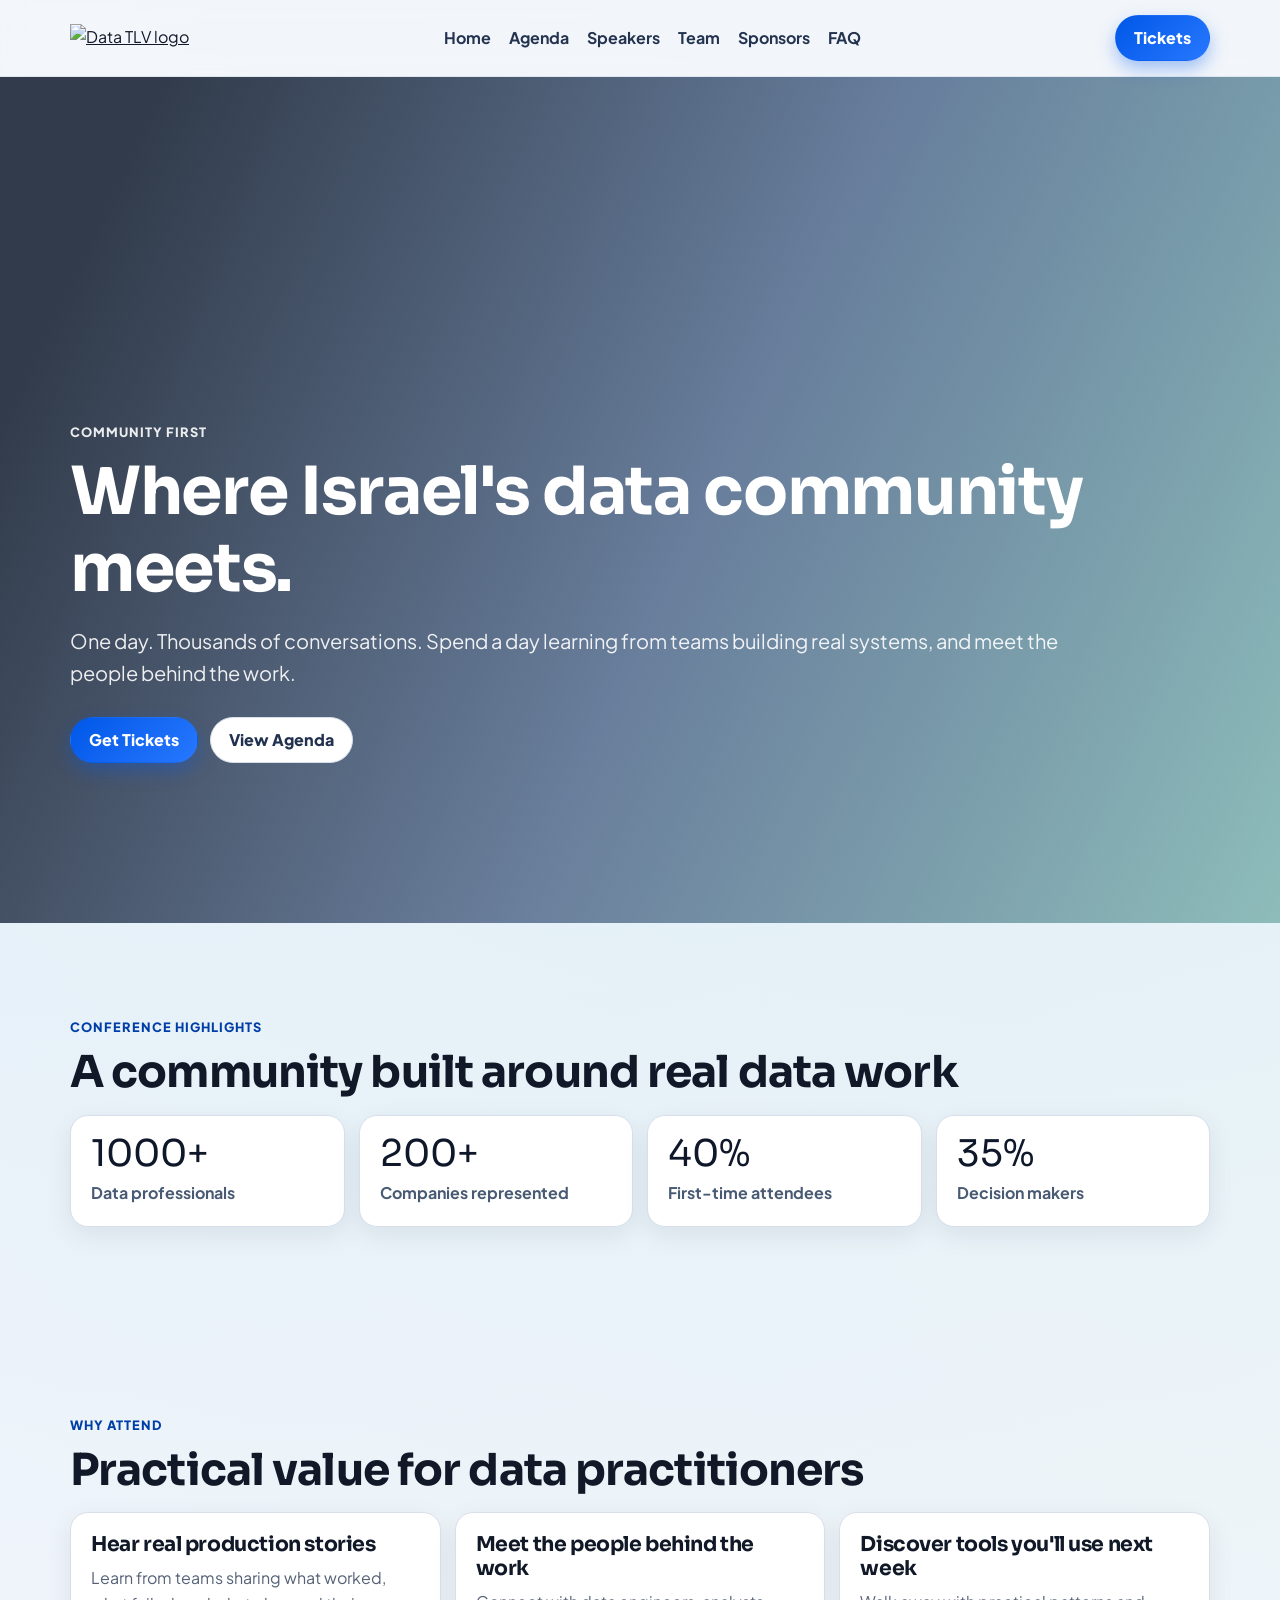
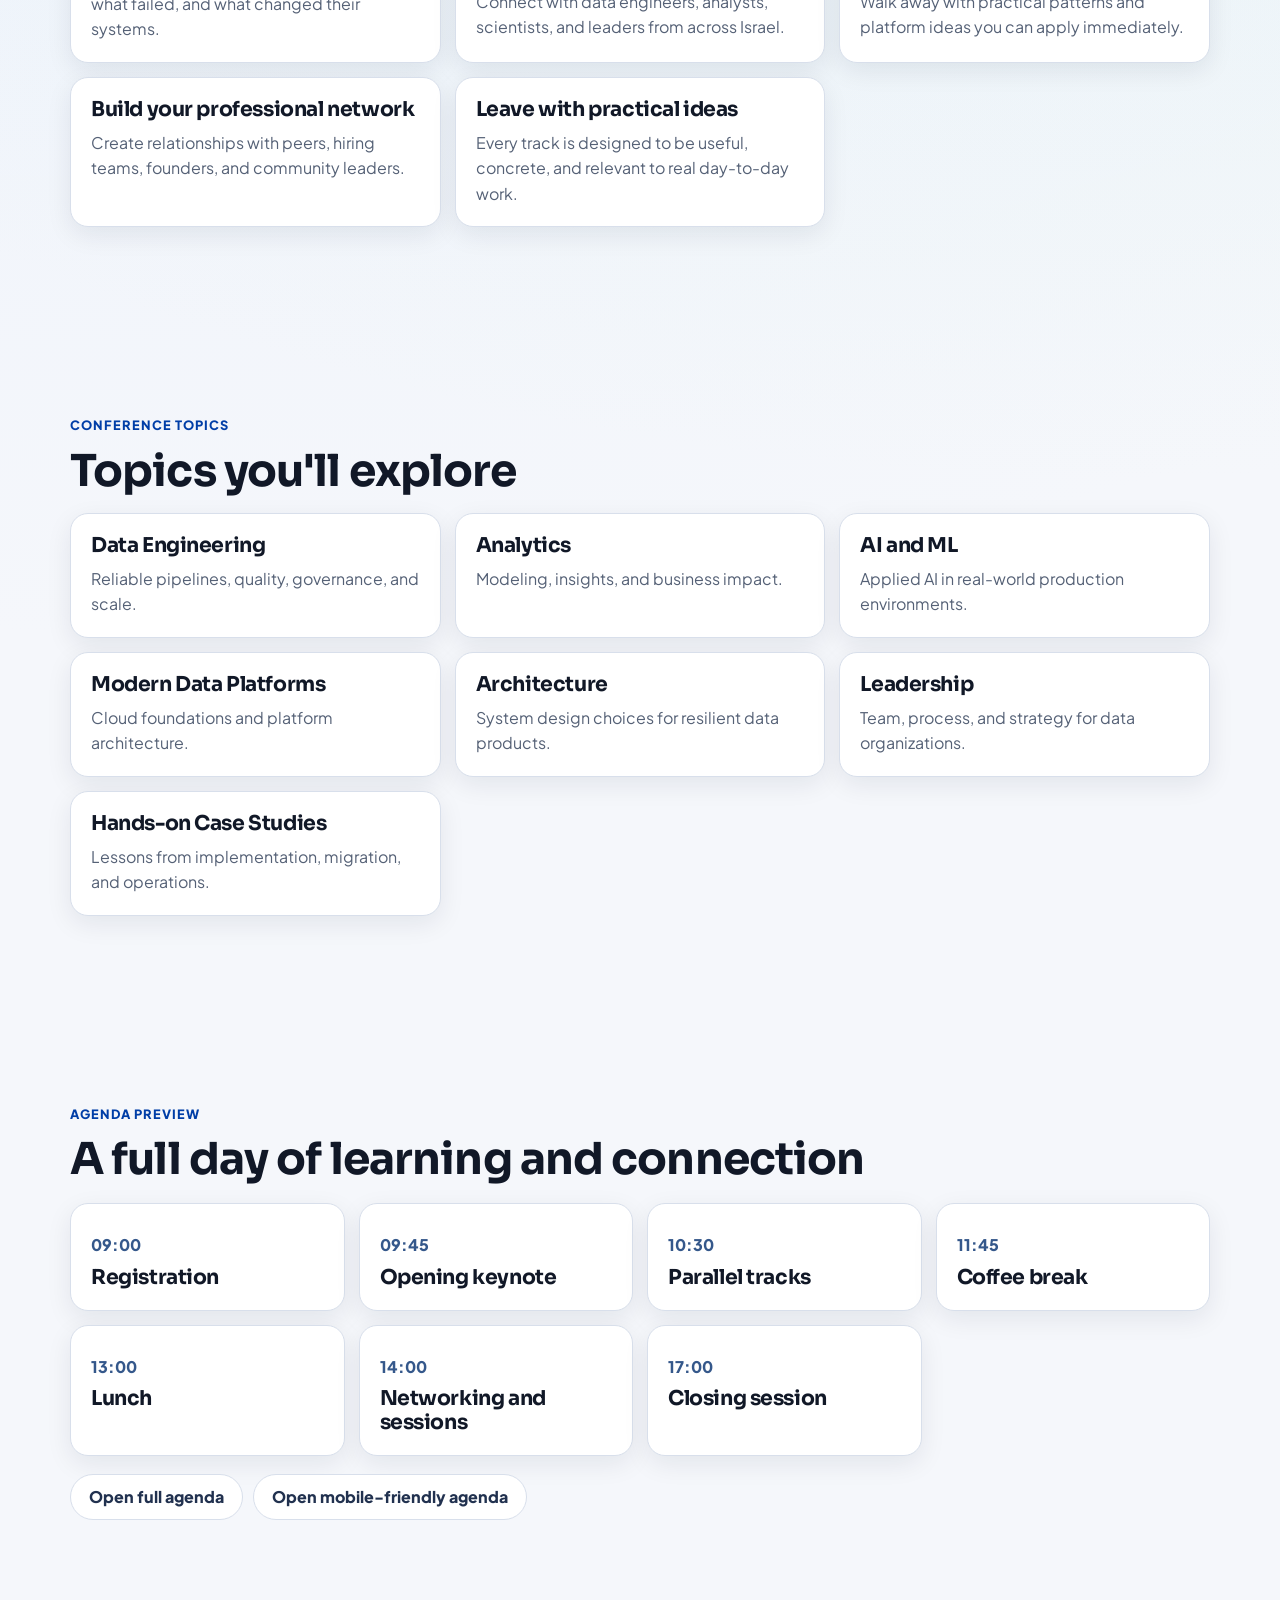
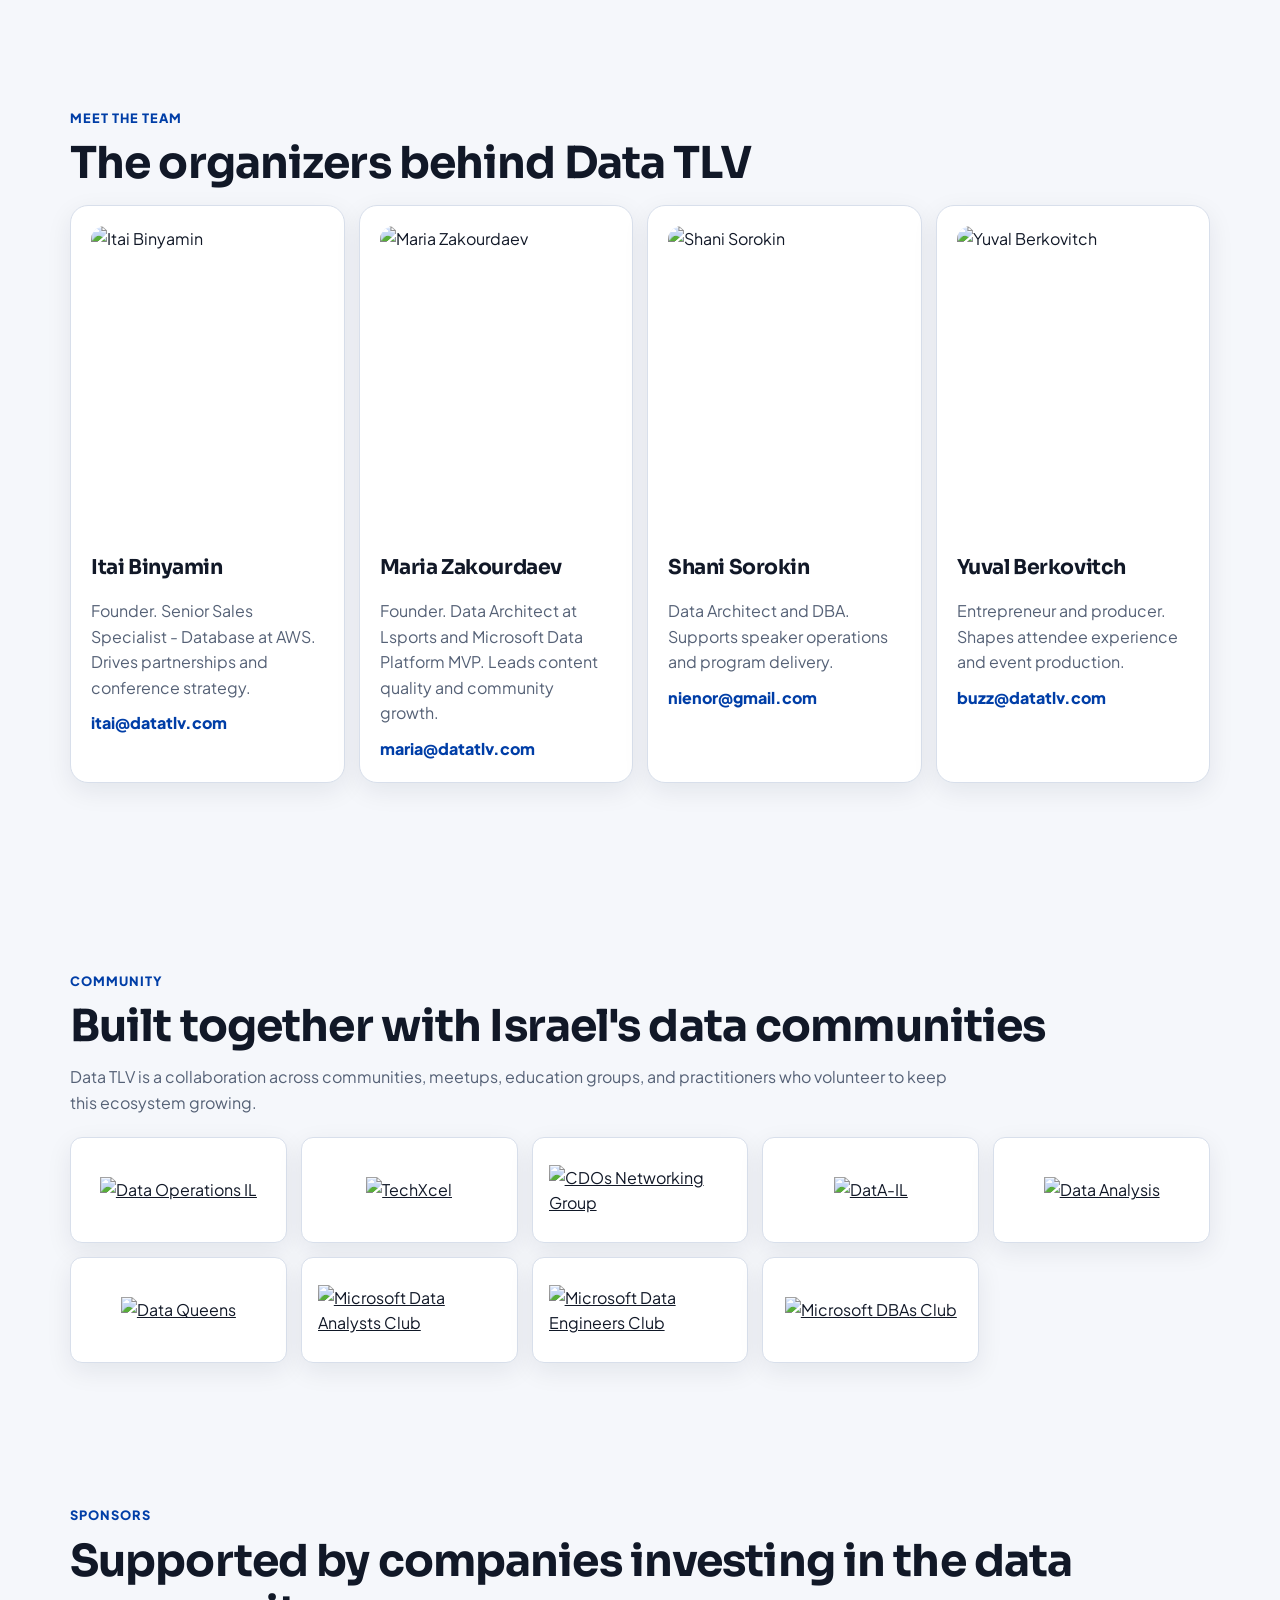
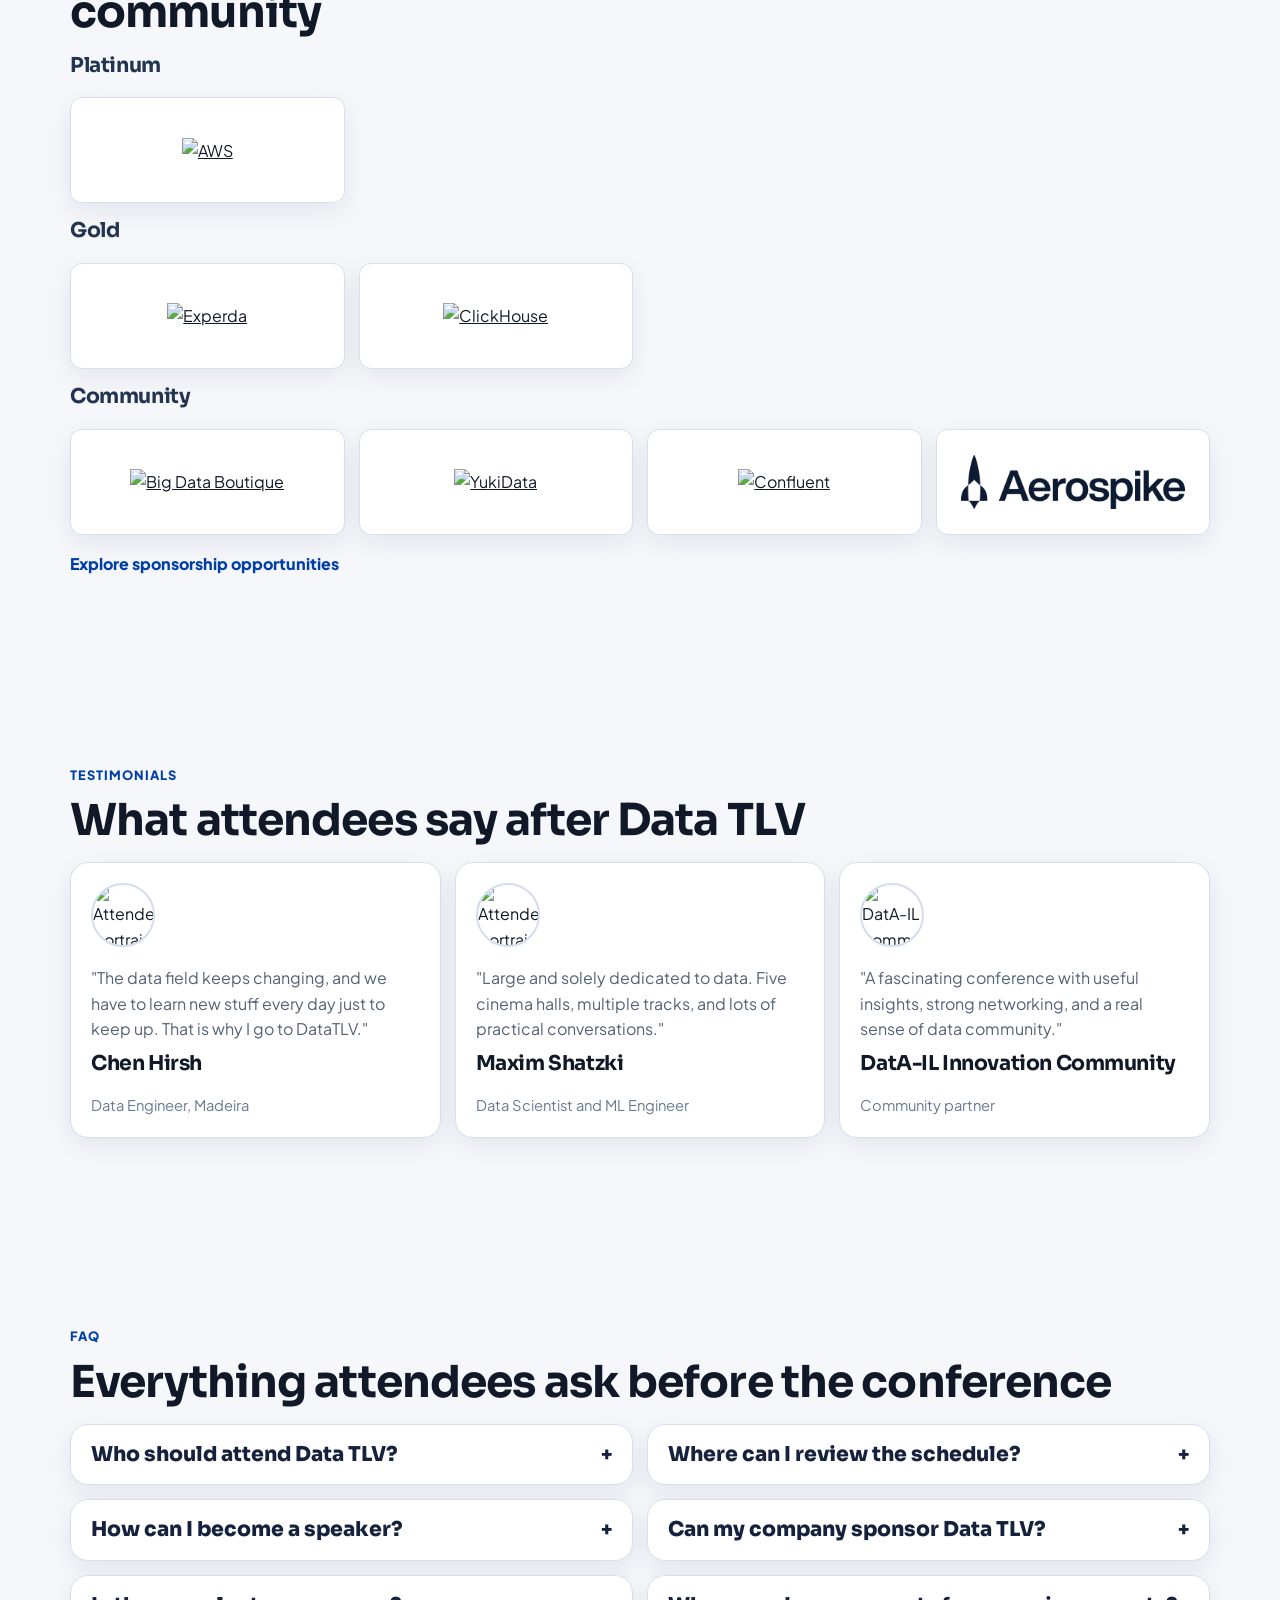
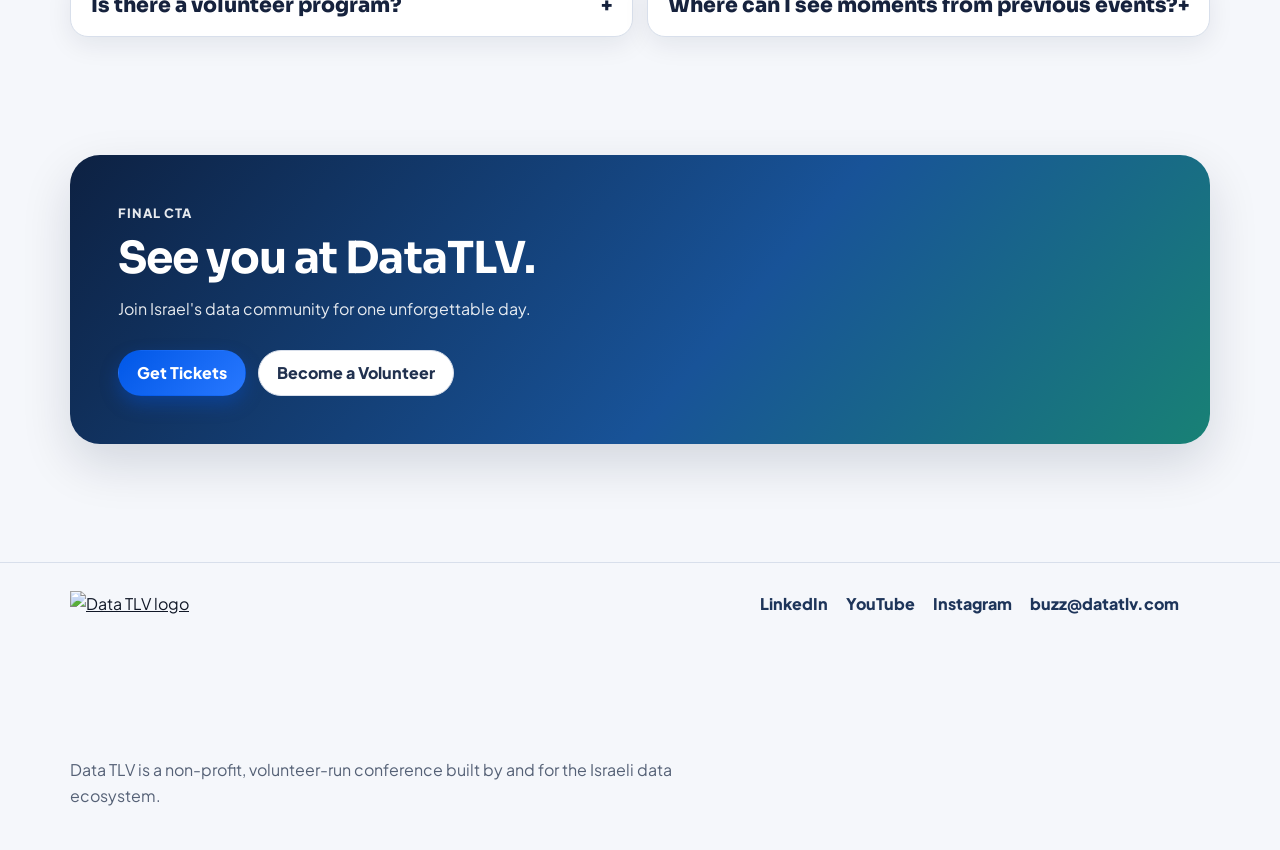
==== commit 502875e4: "chore(home): wire favicon assets and sync index" ====
--- a/index.html
+++ b/index.html
@@ -4,17 +4,22 @@
   <meta charset="utf-8">
   <meta name="viewport" content="width=device-width, initial-scale=1.0">
   <meta name="keywords" content="Data TLV, data conference, AI, analytics, data engineering, summit Israel">
-  <meta name="description" content="Data TLV is Israel's annual non-profit data summit. Join hundreds of data professionals for expert talks, practical tracks, community networking, and real conference energy.">
-  <title>Data TLV Summit | Annual Data Conference in Israel</title>
+  <meta name="description" content="Data TLV is Israel's largest nonprofit community conference for data professionals. Join a full day of practical sessions, real production stories, and meaningful networking.">
+  <title>Data TLV | Israel's Community Data Conference</title>
+  <meta name="theme-color" content="#0f172a">
+  <meta property="og:title" content="Data TLV | Israel's Community Data Conference">
+  <meta property="og:description" content="Where Israel's data community meets for one day of practical learning and connection.">
+  <meta property="og:type" content="website">
+  <meta property="og:image" content="images/20240229-0454K80.jpg">
   <link rel="preconnect" href="https://fonts.googleapis.com">
   <link rel="preconnect" href="https://fonts.gstatic.com" crossorigin>
   <link href="https://fonts.googleapis.com/css2?family=Plus+Jakarta+Sans:wght@400;500;600;700;800&family=Sora:wght@500;600;700&display=swap" rel="stylesheet">
+  <link rel="apple-touch-icon" sizes="180x180" href="favicon%20folder/apple-touch-icon.png">
+  <link rel="icon" type="image/png" sizes="32x32" href="favicon%20folder/favicon-32x32.png">
+  <link rel="icon" type="image/png" sizes="16x16" href="favicon%20folder/favicon-16x16.png">
+  <link rel="shortcut icon" href="favicon%20folder/favicon.ico">
+  <link rel="manifest" href="favicon%20folder/site.webmanifest">
   <link rel="stylesheet" href="Home.css" media="screen">
-  <meta name="theme-color" content="#0f172a">
-  <meta property="og:title" content="Data TLV Summit | Annual Data Conference in Israel">
-  <meta property="og:description" content="The biggest annual non-profit data summit in Israel.">
-  <meta property="og:type" content="website">
-  <meta property="og:image" content="images/20240229-0454K80.jpg">
   <script type="application/ld+json">
   {
     "@context": "https://schema.org",
@@ -33,222 +38,176 @@
       <a class="brand" href="Home.html" aria-label="Data TLV homepage">
         <img src="images/logo-new.png" alt="Data TLV logo" width="224" height="51">
       </a>
-      <nav class="site-nav" aria-label="Primary">
-        <a href="#stats">Stats</a>
-        <a href="#speakers">Speakers</a>
-        <a href="#schedule">Schedule</a>
+
+      <button class="menu-toggle" type="button" aria-expanded="false" aria-controls="mobile-menu" aria-label="Open site menu">
+        <span></span><span></span><span></span>
+      </button>
+
+      <nav class="site-nav" aria-label="Primary navigation">
+        <a href="#top">Home</a>
+        <a href="Sessions-Schedule.html">Agenda</a>
+        <a href="Speakers-Wall.html">Speakers</a>
+        <a href="#team">Team</a>
         <a href="#sponsors">Sponsors</a>
         <a href="#faq">FAQ</a>
       </nav>
-      <a class="btn btn-primary" href="https://tickchak.co.il/95322" target="_blank" rel="noopener noreferrer">Book your ticket</a>
+
+      <a class="btn btn-primary nav-ticket" href="https://tickchak.co.il/95322" target="_blank" rel="noopener noreferrer">Tickets</a>
     </div>
+
+    <nav class="mobile-menu" id="mobile-menu" aria-label="Mobile navigation" hidden>
+      <a href="#top">Home</a>
+      <a href="Sessions-Schedule.html">Agenda</a>
+      <a href="Speakers-Wall.html">Speakers</a>
+      <a href="#team">Team</a>
+      <a href="#sponsors">Sponsors</a>
+      <a href="#faq">FAQ</a>
+      <a href="https://tickchak.co.il/95322" target="_blank" rel="noopener noreferrer">Tickets</a>
+    </nav>
   </header>
 
   <main id="main-content">
-    <section class="hero section" aria-labelledby="hero-title">
-      <div class="hero-background" role="img" aria-label="Data TLV audience and stage at previous summit"></div>
+    <section class="hero section reveal" aria-labelledby="hero-title">
+      <div class="hero-background" role="img" aria-label="Data TLV audience at a previous conference"></div>
       <div class="container hero-content">
-        <p class="eyebrow">Annual technology conference</p>
-        <h1 id="hero-title">The Biggest Israel Annual Non-Profit Data Summit</h1>
-        <p class="hero-lead">Calling all Data Wizards, Python Ninjas, and Spreadsheet Sorcerers. Join Data Engineers, DBAs, Data Analysts, and Data Scientists for a full day of AI, modern data tech, and serious community energy.</p>
+        <p class="eyebrow">Community first</p>
+        <h1 id="hero-title">Where Israel's data community meets.</h1>
+        <p class="hero-lead">One day. Thousands of conversations. Spend a day learning from teams building real systems, and meet the people behind the work.</p>
         <div class="hero-actions">
-          <a class="btn btn-primary" href="https://tickchak.co.il/95322" target="_blank" rel="noopener noreferrer">Get ticket</a>
-          <a class="btn btn-ghost" href="photo_gallery.html">View event moments</a>
-        </div>
-        <div class="hero-shortcuts" aria-label="Quick links">
-          <a class="shortcut-card" href="Sessions-Schedule.html">
-            <h2>Our Agenda</h2>
-            <p>See summit timelines and full schedule.</p>
-          </a>
-          <a class="shortcut-card" href="Speakers-Wall.html">
-            <h2>Our Speakers</h2>
-            <p>Explore speaker wall and session lineup.</p>
-          </a>
-          <a class="shortcut-card" href="sponsorship_opportunities.html">
-            <h2>Sponsorship Opportunities</h2>
-            <p>Showcase your brand to top data talent.</p>
-          </a>
-          <a class="shortcut-card" href="#sponsors">
-            <h2>Our Sponsors</h2>
-            <p>Meet the companies backing the summit.</p>
-          </a>
-        </div>
-      </div>
-    </section>
-
-    <section class="section" id="stats" aria-labelledby="stats-title">
-      <div class="container">
-        <p class="eyebrow">Conference statistics</p>
-        <h2 id="stats-title">Summit audience at a glance</h2>
+          <a class="btn btn-primary" href="https://tickchak.co.il/95322" target="_blank" rel="noopener noreferrer">Get Tickets</a>
+          <a class="btn btn-ghost" href="Sessions-Schedule.html">View Agenda</a>
+        </div>
+      </div>
+    </section>
+
+    <section class="section reveal" id="highlights" aria-labelledby="highlights-title">
+      <div class="container">
+        <p class="eyebrow">Conference Highlights</p>
+        <h2 id="highlights-title">A community built around real data work</h2>
         <div class="stats-grid">
           <article class="stat-card">
-            <p class="stat-value">1000+</p>
-            <p class="stat-label">Attendees</p>
+            <p class="stat-value"><span class="count-up" data-target="1000" data-suffix="+">0</span></p>
+            <p class="stat-label">Data professionals</p>
           </article>
           <article class="stat-card">
-            <p class="stat-value">200+</p>
-            <p class="stat-label">Israel companies</p>
+            <p class="stat-value"><span class="count-up" data-target="200" data-suffix="+">0</span></p>
+            <p class="stat-label">Companies represented</p>
           </article>
           <article class="stat-card">
-            <p class="stat-value">40%</p>
-            <p class="stat-label">New attendees</p>
+            <p class="stat-value"><span class="count-up" data-target="40" data-suffix="%">0</span></p>
+            <p class="stat-label">First-time attendees</p>
           </article>
           <article class="stat-card">
-            <p class="stat-value">35%</p>
+            <p class="stat-value"><span class="count-up" data-target="35" data-suffix="%">0</span></p>
             <p class="stat-label">Decision makers</p>
           </article>
         </div>
       </div>
     </section>
 
-    <section class="section" id="why-attend" aria-labelledby="why-attend-title">
-      <div class="container">
-        <p class="eyebrow">Why attend</p>
-        <h2 id="why-attend-title">A day designed for real data practitioners</h2>
+    <section class="section reveal" id="why-attend" aria-labelledby="why-attend-title">
+      <div class="container">
+        <p class="eyebrow">Why Attend</p>
+        <h2 id="why-attend-title">Practical value for data practitioners</h2>
         <div class="card-grid three-up">
           <article class="content-card">
-            <h3>Learn what is changing now</h3>
-            <p>The data field keeps changing. Sessions are built to keep you current with modern tooling, AI capabilities, and practical engineering patterns.</p>
+            <h3>Hear real production stories</h3>
+            <p>Learn from teams sharing what worked, what failed, and what changed their systems.</p>
           </article>
           <article class="content-card">
             <h3>Meet the people behind the work</h3>
-            <p>Connect with data teams across Israel, from analysts to architects, and build partnerships that continue beyond the conference day.</p>
+            <p>Connect with data engineers, analysts, scientists, and leaders from across Israel.</p>
           </article>
           <article class="content-card">
-            <h3>Experience a high-energy summit</h3>
-            <p>Five cinema halls, multiple tracks, and talks that range from deep technical lessons to strategic direction for leadership and product teams.</p>
-          </article>
-        </div>
-      </div>
-    </section>
-
-    <section class="section" id="speakers" aria-labelledby="speakers-title">
-      <div class="container">
-        <p class="eyebrow">Featured speakers</p>
-        <h2 id="speakers-title">Knowledge that sparks transformation</h2>
-        <p class="section-intro">Your knowledge can spark transformation, so do not keep it to yourself. Bring your story to Data TLV and empower hundreds of data innovators to think bigger.</p>
-        <a class="btn btn-ghost" href="Speakers-Wall.html">Open speakers wall</a>
-
+            <h3>Discover tools you'll use next week</h3>
+            <p>Walk away with practical patterns and platform ideas you can apply immediately.</p>
+          </article>
+          <article class="content-card">
+            <h3>Build your professional network</h3>
+            <p>Create relationships with peers, hiring teams, founders, and community leaders.</p>
+          </article>
+          <article class="content-card">
+            <h3>Leave with practical ideas</h3>
+            <p>Every track is designed to be useful, concrete, and relevant to real day-to-day work.</p>
+          </article>
+        </div>
+      </div>
+    </section>
+
+    <section class="section reveal" id="topics" aria-labelledby="topics-title">
+      <div class="container">
+        <p class="eyebrow">Conference Topics</p>
+        <h2 id="topics-title">Topics you'll explore</h2>
+        <div class="card-grid three-up">
+          <article class="track-card"><h3>Data Engineering</h3><p>Reliable pipelines, quality, governance, and scale.</p></article>
+          <article class="track-card"><h3>Analytics</h3><p>Modeling, insights, and business impact.</p></article>
+          <article class="track-card"><h3>AI and ML</h3><p>Applied AI in real-world production environments.</p></article>
+          <article class="track-card"><h3>Modern Data Platforms</h3><p>Cloud foundations and platform architecture.</p></article>
+          <article class="track-card"><h3>Architecture</h3><p>System design choices for resilient data products.</p></article>
+          <article class="track-card"><h3>Leadership</h3><p>Team, process, and strategy for data organizations.</p></article>
+          <article class="track-card"><h3>Hands-on Case Studies</h3><p>Lessons from implementation, migration, and operations.</p></article>
+        </div>
+      </div>
+    </section>
+
+    <section class="section reveal" id="agenda-preview" aria-labelledby="agenda-preview-title">
+      <div class="container">
+        <p class="eyebrow">Agenda Preview</p>
+        <h2 id="agenda-preview-title">A full day of learning and connection</h2>
+        <div class="agenda-preview">
+          <article class="timeline-item"><p class="timeline-date">09:00</p><h3>Registration</h3></article>
+          <article class="timeline-item"><p class="timeline-date">09:45</p><h3>Opening keynote</h3></article>
+          <article class="timeline-item"><p class="timeline-date">10:30</p><h3>Parallel tracks</h3></article>
+          <article class="timeline-item"><p class="timeline-date">11:45</p><h3>Coffee break</h3></article>
+          <article class="timeline-item"><p class="timeline-date">13:00</p><h3>Lunch</h3></article>
+          <article class="timeline-item"><p class="timeline-date">14:00</p><h3>Networking and sessions</h3></article>
+          <article class="timeline-item"><p class="timeline-date">17:00</p><h3>Closing session</h3></article>
+        </div>
+        <div class="schedule-actions">
+          <a class="btn btn-ghost" href="Sessions-Schedule.html">Open full agenda</a>
+          <a class="btn btn-ghost" href="https://data-tlv-2026.sessionize.com" target="_blank" rel="noopener noreferrer">Open mobile-friendly agenda</a>
+        </div>
+      </div>
+    </section>
+
+    <section class="section reveal" id="team" aria-labelledby="team-title">
+      <div class="container">
+        <p class="eyebrow">Meet the Team</p>
+        <h2 id="team-title">The organizers behind Data TLV</h2>
         <div class="card-grid four-up team-grid" aria-label="Organizing team">
           <article class="person-card">
             <img src="images/itay.jpeg" alt="Itai Binyamin" width="320" height="320">
             <h3>Itai Binyamin</h3>
-            <p>Data TLV Founder, Sr. Sales Specialist - Database at Amazon Web Service</p>
+            <p>Founder. Senior Sales Specialist - Database at AWS. Drives partnerships and conference strategy.</p>
             <a href="mailto:itai@datatlv.com?subject=Data%20TLV%20site%20reference">itai@datatlv.com</a>
           </article>
           <article class="person-card">
             <img src="images/me.jpeg" alt="Maria Zakourdaev" width="320" height="320">
             <h3>Maria Zakourdaev</h3>
-            <p>Data TLV Founder, Data Architect at Lsports, Microsoft Data Platform MVP</p>
+            <p>Founder. Data Architect at Lsports and Microsoft Data Platform MVP. Leads content quality and community growth.</p>
             <a href="mailto:maria@datatlv.com?subject=Data%20TLV%20reference">maria@datatlv.com</a>
           </article>
           <article class="person-card">
             <img src="images/shany.png" alt="Shani Sorokin" width="320" height="320">
             <h3>Shani Sorokin</h3>
-            <p>Data Architect and DBA</p>
+            <p>Data Architect and DBA. Supports speaker operations and program delivery.</p>
             <a href="mailto:nienor@gmail.com?subject=Data%20TLV%20Reference">nienor@gmail.com</a>
           </article>
           <article class="person-card">
             <img src="images/a9ba1a16-ae34-4336-96cc-231fb056e3b7.jpg" alt="Yuval Berkovitch" width="320" height="320">
             <h3>Yuval Berkovitch</h3>
-            <p>Entrepreneur, Producer, Data Enthusiast</p>
+            <p>Entrepreneur and producer. Shapes attendee experience and event production.</p>
             <a href="mailto:buzz@datatlv.com?subject=Data%20TLV%20General%20Inquiry">buzz@datatlv.com</a>
           </article>
         </div>
       </div>
     </section>
 
-    <section class="section" id="tracks" aria-labelledby="tracks-title">
-      <div class="container">
-        <p class="eyebrow">Conference tracks</p>
-        <h2 id="tracks-title">Built for every type of data role</h2>
-        <div class="card-grid three-up">
-          <article class="track-card">
-            <h3>Data Engineering</h3>
-            <p>Modern pipelines, reliability, governance, and scale.</p>
-          </article>
-          <article class="track-card">
-            <h3>Analytics and BI</h3>
-            <p>Decision-ready dashboards, modeling, and business impact.</p>
-          </article>
-          <article class="track-card">
-            <h3>AI and ML</h3>
-            <p>Practical AI adoption, model operations, and real outcomes.</p>
-          </article>
-          <article class="track-card">
-            <h3>Architecture and Platforms</h3>
-            <p>Cloud data foundations and resilient system design.</p>
-          </article>
-          <article class="track-card">
-            <h3>Leadership and Community</h3>
-            <p>How teams, culture, and strategy accelerate delivery.</p>
-          </article>
-          <article class="track-card">
-            <h3>Hands-on Practitioner Stories</h3>
-            <p>Lessons learned from production systems and deployments.</p>
-          </article>
-        </div>
-      </div>
-    </section>
-
-    <section class="section" id="schedule" aria-labelledby="schedule-title">
-      <div class="container">
-        <p class="eyebrow">Schedule preview</p>
-        <h2 id="schedule-title">Summit timelines</h2>
-        <div class="timeline">
-          <article class="timeline-item">
-            <p class="timeline-date">November 1st, 2025</p>
-            <h3>Call for Speakers opens</h3>
-          </article>
-          <article class="timeline-item">
-            <p class="timeline-date">February 1st, 2026</p>
-            <h3>Call for Speakers closes</h3>
-          </article>
-          <article class="timeline-item">
-            <p class="timeline-date">March 1st, 2026</p>
-            <h3>Speakers notified</h3>
-          </article>
-          <article class="timeline-item">
-            <p class="timeline-date">April 1st, 2026</p>
-            <h3>Agenda published</h3>
-          </article>
-          <article class="timeline-item">
-            <p class="timeline-date">TBD</p>
-            <h3>Exclusive speakers and volunteers dinner</h3>
-          </article>
-          <article class="timeline-item">
-            <p class="timeline-date">Nov 26th, 2026</p>
-            <h3>Data TLV Summit day</h3>
-          </article>
-        </div>
-        <div class="schedule-actions">
-          <a class="btn btn-ghost" href="Sessions-Schedule.html">Open full schedule page</a>
-          <a class="btn btn-ghost" href="https://data-tlv-2026.sessionize.com" target="_blank" rel="noopener noreferrer">Open mobile-friendly agenda</a>
-        </div>
-      </div>
-    </section>
-
-    <section class="section" id="sponsors" aria-labelledby="sponsors-title">
-      <div class="container">
-        <p class="eyebrow">Sponsors</p>
-        <h2 id="sponsors-title">Backed by leading data companies</h2>
-        <div class="logo-grid sponsors-grid">
-          <a href="https://aws.amazon.com/" target="_blank" rel="noopener noreferrer"><img src="images/aws1.jpeg" alt="AWS"></a>
-          <a href="https://www.experda.com/" target="_blank" rel="noopener noreferrer"><img src="images/experda_logo.jpeg" alt="Experda"></a>
-          <a href="https://clickhouse.com/" target="_blank" rel="noopener noreferrer"><img src="images/clickhouse.jpeg" alt="ClickHouse"></a>
-          <a href="https://bigdataboutique.com/" target="_blank" rel="noopener noreferrer"><img src="images/data_butique.jpeg" alt="Big Data Boutique"></a>
-          <a href="https://yukidata.com/" target="_blank" rel="noopener noreferrer"><img src="images/yuki_logo.png" alt="YukiData"></a>
-          <a href="https://www.confluent.io/" target="_blank" rel="noopener noreferrer"><img src="images/confluent.png" alt="Confluent"></a>
-          <a href="https://aerospike.com/" target="_blank" rel="noopener noreferrer"><img src="images/Aerospike_Logo.png" alt="Aerospike"></a>
-        </div>
-        <p class="section-note"><a href="sponsorship_opportunities.html">Explore sponsorship opportunities</a></p>
-      </div>
-    </section>
-
-    <section class="section" id="partners" aria-labelledby="partners-title">
-      <div class="container">
-        <p class="eyebrow">Community partners</p>
-        <h2 id="partners-title">Proudly collaborating with data communities</h2>
+    <section class="section reveal" id="community" aria-labelledby="community-title">
+      <div class="container">
+        <p class="eyebrow">Community</p>
+        <h2 id="community-title">Built together with Israel's data communities</h2>
+        <p class="section-intro">Data TLV is a collaboration across communities, meetups, education groups, and practitioners who volunteer to keep this ecosystem growing.</p>
         <div class="logo-grid partners-grid">
           <a href="https://linktr.ee/data_operations_il" target="_blank" rel="noopener noreferrer"><img src="images/data_ops_logo.png" alt="Data Operations IL"></a>
           <a href="http://techxcel.co/" target="_blank" rel="noopener noreferrer"><img src="images/TechXcellogo.png" alt="TechXcel"></a>
@@ -263,37 +222,60 @@
       </div>
     </section>
 
-    <section class="section" id="venue" aria-labelledby="venue-title">
-      <div class="container venue-layout">
-        <div>
-          <p class="eyebrow">Venue</p>
-          <h2 id="venue-title">Cinema City, Rishon Le Tsion, Israel</h2>
-          <p class="venue-detail"><strong>When:</strong> November 26th, 2026</p>
-          <p class="venue-detail"><strong>Where:</strong> Cinema City, Rishon Le Tsion, Israel</p>
-          <p class="venue-detail">Are you ready to take your data expertise to the next level? This is your chance to learn from the brightest minds in data science, analytics, and AI.</p>
-        </div>
-        <img src="images/20240229-2334K80.jpg" alt="Data TLV venue and attendees" width="900" height="600">
-      </div>
-    </section>
-
-    <section class="section" id="testimonials" aria-labelledby="testimonials-title">
+    <section class="section reveal sponsors-low" id="sponsors" aria-labelledby="sponsors-title">
+      <div class="container">
+        <p class="eyebrow">Sponsors</p>
+        <h2 id="sponsors-title">Supported by companies investing in the data community</h2>
+
+        <div class="sponsor-tier">
+          <h3>Platinum</h3>
+          <div class="logo-grid sponsors-grid">
+            <a href="https://aws.amazon.com/" target="_blank" rel="noopener noreferrer"><img src="images/aws1.jpeg" alt="AWS"></a>
+          </div>
+        </div>
+
+        <div class="sponsor-tier">
+          <h3>Gold</h3>
+          <div class="logo-grid sponsors-grid">
+            <a href="https://www.experda.com/" target="_blank" rel="noopener noreferrer"><img src="images/experda_logo.jpeg" alt="Experda"></a>
+            <a href="https://clickhouse.com/" target="_blank" rel="noopener noreferrer"><img src="images/clickhouse.jpeg" alt="ClickHouse"></a>
+          </div>
+        </div>
+
+        <div class="sponsor-tier">
+          <h3>Community</h3>
+          <div class="logo-grid sponsors-grid">
+            <a href="https://bigdataboutique.com/" target="_blank" rel="noopener noreferrer"><img src="images/data_butique.jpeg" alt="Big Data Boutique"></a>
+            <a href="https://yukidata.com/" target="_blank" rel="noopener noreferrer"><img src="images/yuki_logo.png" alt="YukiData"></a>
+            <a href="https://www.confluent.io/" target="_blank" rel="noopener noreferrer"><img src="images/confluent.png" alt="Confluent"></a>
+            <a href="https://aerospike.com/" target="_blank" rel="noopener noreferrer"><img src="images/Aerospike_Logo.png" alt="Aerospike"></a>
+          </div>
+        </div>
+
+        <p class="section-note"><a href="sponsorship_opportunities.html">Explore sponsorship opportunities</a></p>
+      </div>
+    </section>
+
+    <section class="section reveal" id="testimonials" aria-labelledby="testimonials-title">
       <div class="container">
         <p class="eyebrow">Testimonials</p>
-        <h2 id="testimonials-title">Do not take our word for it</h2>
-        <p class="section-intro">Here is what other data people say about our summit.</p>
+        <h2 id="testimonials-title">What attendees say after Data TLV</h2>
         <div class="card-grid three-up">
           <article class="quote-card">
-            <p>"The data field keeps changing, and we have to learn new stuff every day just to keep up. That is why I go to #DataTLV."</p>
+            <img src="images/20240229-0454K80.jpg" alt="Attendee portrait from Data TLV" width="120" height="120">
+            <p>"The data field keeps changing, and we have to learn new stuff every day just to keep up. That is why I go to DataTLV."</p>
             <h3>Chen Hirsh</h3>
             <p class="meta">Data Engineer, Madeira</p>
           </article>
           <article class="quote-card">
-            <p>"Had an incredible experience at the conference. Israeli, large, and solely dedicated to data science, with five cinema halls and multiple tracks."</p>
+            <img src="images/20240229-2334K80.jpg" alt="Attendee portrait from Data TLV" width="120" height="120">
+            <p>"Large and solely dedicated to data. Five cinema halls, multiple tracks, and lots of practical conversations."</p>
             <h3>Maxim Shatzki</h3>
-            <p class="meta">Data Scientist, ML Engineer</p>
+            <p class="meta">Data Scientist and ML Engineer</p>
           </article>
           <article class="quote-card">
-            <p>"The conference was fascinating and full of insights with the best experts and companies in data and artificial intelligence."</p>
+            <img src="images/data_il_innovation_community_logo.jpg" alt="DatA-IL community logo" width="120" height="120">
+            <p>"A fascinating conference with useful insights, strong networking, and a real sense of data community."</p>
             <h3>DatA-IL Innovation Community</h3>
             <p class="meta">Community partner</p>
           </article>
@@ -301,47 +283,76 @@
       </div>
     </section>
 
-    <section class="section" id="faq" aria-labelledby="faq-title">
+    <section class="section reveal" id="faq" aria-labelledby="faq-title">
       <div class="container">
         <p class="eyebrow">FAQ</p>
-        <h2 id="faq-title">Everything attendees ask before the summit</h2>
-        <div class="faq-grid">
-          <details>
-            <summary>Who should attend Data TLV?</summary>
-            <p>Data Engineers, DBAs, Data Analysts, Data Scientists, architects, and data leaders looking to stay sharp and connected.</p>
-          </details>
-          <details>
-            <summary>Where can I review the schedule?</summary>
-            <p>You can preview milestones on this page and access the complete agenda on <a href="Sessions-Schedule.html">the Sessions Schedule page</a>.</p>
-          </details>
-          <details>
-            <summary>How can I become a speaker?</summary>
-            <p>Visit <a href="Speakers-Wall.html">Speakers Wall</a> and follow the Call for Speakers timeline.</p>
-          </details>
-          <details>
-            <summary>Can my company sponsor the summit?</summary>
-            <p>Yes. See package options on <a href="sponsorship_opportunities.html">Sponsorship Opportunities</a>.</p>
-          </details>
-          <details>
-            <summary>Is there a way to volunteer?</summary>
-            <p>Yes, we are looking for volunteers. Contact <a href="mailto:buzz@datatlv.com?subject=Data%20TLV%20Volunteer">buzz@datatlv.com</a>.</p>
-          </details>
-          <details>
-            <summary>Where can I see moments from previous events?</summary>
-            <p>Browse highlights on <a href="photo_gallery.html">Photo Gallery</a>.</p>
-          </details>
-        </div>
-      </div>
-    </section>
-
-    <section class="section final-cta" aria-labelledby="final-cta-title">
+        <h2 id="faq-title">Everything attendees ask before the conference</h2>
+        <div class="faq-grid" role="list">
+          <article class="faq-item" role="listitem">
+            <h3>
+              <button type="button" class="faq-trigger" aria-expanded="false" aria-controls="faq-panel-1" id="faq-trigger-1">Who should attend Data TLV?</button>
+            </h3>
+            <div class="faq-panel" id="faq-panel-1" role="region" aria-labelledby="faq-trigger-1" hidden>
+              <p>Data Engineers, DBAs, Data Analysts, Data Scientists, architects, and data leaders looking to stay sharp and connected.</p>
+            </div>
+          </article>
+
+          <article class="faq-item" role="listitem">
+            <h3>
+              <button type="button" class="faq-trigger" aria-expanded="false" aria-controls="faq-panel-2" id="faq-trigger-2">Where can I review the schedule?</button>
+            </h3>
+            <div class="faq-panel" id="faq-panel-2" role="region" aria-labelledby="faq-trigger-2" hidden>
+              <p>Visit <a href="Sessions-Schedule.html">Sessions Schedule</a> for the complete conference agenda.</p>
+            </div>
+          </article>
+
+          <article class="faq-item" role="listitem">
+            <h3>
+              <button type="button" class="faq-trigger" aria-expanded="false" aria-controls="faq-panel-3" id="faq-trigger-3">How can I become a speaker?</button>
+            </h3>
+            <div class="faq-panel" id="faq-panel-3" role="region" aria-labelledby="faq-trigger-3" hidden>
+              <p>Go to <a href="Speakers-Wall.html">Speakers Wall</a> to follow Call for Speakers updates and submission details.</p>
+            </div>
+          </article>
+
+          <article class="faq-item" role="listitem">
+            <h3>
+              <button type="button" class="faq-trigger" aria-expanded="false" aria-controls="faq-panel-4" id="faq-trigger-4">Can my company sponsor Data TLV?</button>
+            </h3>
+            <div class="faq-panel" id="faq-panel-4" role="region" aria-labelledby="faq-trigger-4" hidden>
+              <p>Yes. Review sponsorship options on <a href="sponsorship_opportunities.html">Sponsorship Opportunities</a>.</p>
+            </div>
+          </article>
+
+          <article class="faq-item" role="listitem">
+            <h3>
+              <button type="button" class="faq-trigger" aria-expanded="false" aria-controls="faq-panel-5" id="faq-trigger-5">Is there a volunteer program?</button>
+            </h3>
+            <div class="faq-panel" id="faq-panel-5" role="region" aria-labelledby="faq-trigger-5" hidden>
+              <p>Yes. Contact <a href="mailto:buzz@datatlv.com?subject=Data%20TLV%20Volunteer">buzz@datatlv.com</a> to volunteer.</p>
+            </div>
+          </article>
+
+          <article class="faq-item" role="listitem">
+            <h3>
+              <button type="button" class="faq-trigger" aria-expanded="false" aria-controls="faq-panel-6" id="faq-trigger-6">Where can I see moments from previous events?</button>
+            </h3>
+            <div class="faq-panel" id="faq-panel-6" role="region" aria-labelledby="faq-trigger-6" hidden>
+              <p>Browse previous conference moments in the <a href="photo_gallery.html">Photo Gallery</a>.</p>
+            </div>
+          </article>
+        </div>
+      </div>
+    </section>
+
+    <section class="section final-cta reveal" aria-labelledby="final-cta-title">
       <div class="container final-cta-shell">
-        <p class="eyebrow">Final ticket CTA</p>
-        <h2 id="final-cta-title">Join the next Data TLV Summit</h2>
-        <p>Let us turn data dreams into reality. And yes, there will be cocktails and raffles.</p>
+        <p class="eyebrow">Final CTA</p>
+        <h2 id="final-cta-title">See you at DataTLV.</h2>
+        <p>Join Israel's data community for one unforgettable day.</p>
         <div class="hero-actions">
-          <a class="btn btn-primary" href="https://tickchak.co.il/95322" target="_blank" rel="noopener noreferrer">Book your ticket</a>
-          <a class="btn btn-ghost" href="mailto:buzz@datatlv.com?subject=Data%20TLV%20Volunteer">Volunteer with us</a>
+          <a class="btn btn-primary" href="https://tickchak.co.il/95322" target="_blank" rel="noopener noreferrer">Get Tickets</a>
+          <a class="btn btn-ghost" href="mailto:buzz@datatlv.com?subject=Data%20TLV%20Volunteer">Become a Volunteer</a>
         </div>
       </div>
     </section>
@@ -353,7 +364,7 @@
         <a class="brand" href="Home.html" aria-label="Data TLV homepage">
           <img src="images/logo-new.png" alt="Data TLV logo" width="188" height="43">
         </a>
-        <p class="footer-note">Data TLV is a non-profit community summit built by and for the Israeli data ecosystem.</p>
+        <p class="footer-note">Data TLV is a non-profit, volunteer-run conference built by and for the Israeli data ecosystem.</p>
       </div>
       <div class="footer-links" aria-label="Social links">
         <a href="https://www.linkedin.com/company/data-tlv" target="_blank" rel="noopener noreferrer">LinkedIn</a>
@@ -363,5 +374,96 @@
       </div>
     </div>
   </footer>
+
+  <script>
+    (function () {
+      var menuBtn = document.querySelector('.menu-toggle');
+      var mobileMenu = document.getElementById('mobile-menu');
+      if (menuBtn && mobileMenu) {
+        menuBtn.addEventListener('click', function () {
+          var isOpen = menuBtn.getAttribute('aria-expanded') === 'true';
+          menuBtn.setAttribute('aria-expanded', String(!isOpen));
+          mobileMenu.hidden = isOpen;
+        });
+
+        mobileMenu.querySelectorAll('a').forEach(function (link) {
+          link.addEventListener('click', function () {
+            menuBtn.setAttribute('aria-expanded', 'false');
+            mobileMenu.hidden = true;
+          });
+        });
+      }
+
+      var revealTargets = document.querySelectorAll('.reveal');
+      if ('IntersectionObserver' in window && revealTargets.length) {
+        var revealObserver = new IntersectionObserver(function (entries) {
+          entries.forEach(function (entry) {
+            if (entry.isIntersecting) {
+              entry.target.classList.add('is-visible');
+              revealObserver.unobserve(entry.target);
+            }
+          });
+        }, { threshold: 0.16 });
+        revealTargets.forEach(function (target) { revealObserver.observe(target); });
+      } else {
+        revealTargets.forEach(function (target) { target.classList.add('is-visible'); });
+      }
+
+      var counters = document.querySelectorAll('.count-up');
+      var animateCounter = function (el) {
+        var target = parseInt(el.getAttribute('data-target') || '0', 10);
+        var suffix = el.getAttribute('data-suffix') || '';
+        var duration = 1200;
+        var start = performance.now();
+
+        var step = function (now) {
+          var progress = Math.min((now - start) / duration, 1);
+          var eased = 1 - Math.pow(1 - progress, 3);
+          el.textContent = Math.floor(target * eased) + suffix;
+          if (progress < 1) {
+            requestAnimationFrame(step);
+          }
+        };
+        requestAnimationFrame(step);
+      };
+
+      if ('IntersectionObserver' in window && counters.length) {
+        var counterObserver = new IntersectionObserver(function (entries) {
+          entries.forEach(function (entry) {
+            if (entry.isIntersecting && !entry.target.dataset.animated) {
+              entry.target.dataset.animated = 'true';
+              animateCounter(entry.target);
+            }
+          });
+        }, { threshold: 0.5 });
+
+        counters.forEach(function (counter) { counterObserver.observe(counter); });
+      } else {
+        counters.forEach(animateCounter);
+      }
+
+      var faqTriggers = document.querySelectorAll('.faq-trigger');
+      faqTriggers.forEach(function (trigger) {
+        trigger.addEventListener('click', function () {
+          var panelId = trigger.getAttribute('aria-controls');
+          var panel = document.getElementById(panelId);
+          var isExpanded = trigger.getAttribute('aria-expanded') === 'true';
+
+          faqTriggers.forEach(function (otherTrigger) {
+            var otherPanel = document.getElementById(otherTrigger.getAttribute('aria-controls'));
+            otherTrigger.setAttribute('aria-expanded', 'false');
+            if (otherPanel) {
+              otherPanel.hidden = true;
+            }
+          });
+
+          trigger.setAttribute('aria-expanded', String(!isExpanded));
+          if (panel) {
+            panel.hidden = isExpanded;
+          }
+        });
+      });
+    })();
+  </script>
 </body>
 </html>
--- a/Home.css
+++ b/Home.css
@@ -55,6 +55,63 @@
   text-decoration: none;
 }
 
+:root {
+  --bg: #f5f7fb;
+  --surface: #ffffff;
+  --surface-soft: #f2f5fa;
+  --text: #111827;
+  --muted: #556176;
+  --line: #d8dfeb;
+  --brand: #0057e7;
+  --brand-strong: #003ea7;
+  --radius-sm: 12px;
+  --radius-md: 18px;
+  --radius-lg: 30px;
+  --shadow-sm: 0 8px 26px rgba(10, 23, 52, 0.08);
+  --shadow-md: 0 20px 50px rgba(10, 23, 52, 0.14);
+  --container: min(1140px, 92vw);
+}
+
+* {
+  box-sizing: border-box;
+}
+
+html {
+  scroll-behavior: smooth;
+}
+
+body {
+  margin: 0;
+  font-family: "Plus Jakarta Sans", "Segoe UI", sans-serif;
+  color: var(--text);
+  background:
+    radial-gradient(circle at 8% -20%, #dce8ff 0%, transparent 42%),
+    radial-gradient(circle at 88% -12%, #d7f3e8 0%, transparent 36%),
+    var(--bg);
+  line-height: 1.6;
+}
+
+a {
+  color: inherit;
+}
+
+img {
+  max-width: 100%;
+  display: block;
+}
+
+.skip-link {
+  position: absolute;
+  left: -9999px;
+  top: 0;
+  z-index: 999;
+  background: var(--brand);
+  color: #fff;
+  padding: 10px 14px;
+  border-radius: 0 0 var(--radius-sm) 0;
+  text-decoration: none;
+}
+
 .skip-link:focus {
   left: 0;
 }
@@ -65,13 +122,13 @@
 }
 
 .section {
-  padding: clamp(56px, 8vw, 92px) 0;
+  padding: clamp(56px, 8vw, 94px) 0;
 }
 
 .eyebrow {
-  margin: 0 0 8px;
+  margin: 0 0 10px;
   color: var(--brand-strong);
-  font-weight: 700;
+  font-weight: 800;
   font-size: 0.8rem;
   letter-spacing: 0.08em;
   text-transform: uppercase;
@@ -81,22 +138,22 @@
 h2,
 h3 {
   margin: 0;
-  line-height: 1.2;
+  line-height: 1.16;
   font-family: "Sora", "Plus Jakarta Sans", sans-serif;
   letter-spacing: -0.02em;
 }
 
 h1 {
-  font-size: clamp(2rem, 6vw, 4rem);
+  font-size: clamp(2.1rem, 7vw, 4.15rem);
 }
 
 h2 {
-  font-size: clamp(1.6rem, 4vw, 2.7rem);
-  margin-bottom: 14px;
+  font-size: clamp(1.55rem, 4.2vw, 2.75rem);
+  margin-bottom: 12px;
 }
 
 h3 {
-  font-size: clamp(1.05rem, 2vw, 1.3rem);
+  font-size: clamp(1.02rem, 2.1vw, 1.28rem);
 }
 
 p {
@@ -107,18 +164,18 @@
 .site-header {
   position: sticky;
   top: 0;
-  z-index: 200;
-  backdrop-filter: blur(12px);
-  background: rgba(247, 248, 251, 0.85);
-  border-bottom: 1px solid rgba(221, 227, 237, 0.7);
+  z-index: 250;
+  backdrop-filter: blur(10px);
+  background: rgba(245, 247, 251, 0.88);
+  border-bottom: 1px solid rgba(216, 223, 235, 0.72);
 }
 
 .nav-shell {
   min-height: 76px;
-  display: flex;
+  display: grid;
+  grid-template-columns: auto auto auto;
   align-items: center;
-  justify-content: space-between;
-  gap: 16px;
+  gap: 10px;
 }
 
 .brand img {
@@ -128,19 +185,58 @@
 
 .site-nav {
   display: none;
+  align-items: center;
+  justify-content: center;
   gap: 18px;
 }
 
-.site-nav a {
+.site-nav a,
+.mobile-menu a {
   text-decoration: none;
-  font-weight: 600;
-  color: #2b3648;
-  transition: color 0.25s ease;
+  font-weight: 700;
+  color: #24334f;
+  transition: color 0.22s ease;
 }
 
 .site-nav a:hover,
-.site-nav a:focus-visible {
+.site-nav a:focus-visible,
+.mobile-menu a:hover,
+.mobile-menu a:focus-visible {
   color: var(--brand);
+}
+
+.menu-toggle {
+  justify-self: end;
+  width: 42px;
+  height: 42px;
+  border: 1px solid var(--line);
+  background: #fff;
+  border-radius: 10px;
+  display: inline-flex;
+  flex-direction: column;
+  justify-content: center;
+  gap: 5px;
+  padding: 0 10px;
+  cursor: pointer;
+}
+
+.menu-toggle span {
+  width: 100%;
+  height: 2px;
+  background: #293a5b;
+}
+
+.mobile-menu {
+  display: grid;
+  gap: 10px;
+  padding: 0 4vw 18px;
+  border-bottom: 1px solid rgba(216, 223, 235, 0.72);
+}
+
+.mobile-menu a {
+  min-height: 44px;
+  display: inline-flex;
+  align-items: center;
 }
 
 .btn {
@@ -150,10 +246,10 @@
   min-height: 46px;
   padding: 0 18px;
   border-radius: 999px;
-  font-weight: 700;
+  font-weight: 800;
   text-decoration: none;
   border: 1px solid transparent;
-  transition: transform 0.22s ease, box-shadow 0.22s ease, background-color 0.22s ease, border-color 0.22s ease;
+  transition: transform 0.22s ease, box-shadow 0.22s ease, border-color 0.22s ease;
 }
 
 .btn:hover,
@@ -162,39 +258,46 @@
 }
 
 .btn-primary {
-  background: linear-gradient(135deg, var(--brand), #2c83ff);
+  background: linear-gradient(135deg, var(--brand), #2878ff);
   color: #fff;
-  box-shadow: 0 8px 18px rgba(12, 102, 255, 0.3);
+  box-shadow: 0 8px 18px rgba(0, 87, 231, 0.35);
 }
 
 .btn-primary:hover,
 .btn-primary:focus-visible {
-  box-shadow: 0 14px 24px rgba(12, 102, 255, 0.35);
+  box-shadow: 0 12px 26px rgba(0, 87, 231, 0.4);
 }
 
 .btn-ghost {
   border-color: var(--line);
-  color: #21304a;
+  color: #21314f;
   background: #fff;
 }
 
 .btn-ghost:hover,
 .btn-ghost:focus-visible {
-  border-color: #bec9d8;
+  border-color: #bcc8dc;
   box-shadow: var(--shadow-sm);
+}
+
+.nav-ticket {
+  justify-self: end;
 }
 
 .hero {
   position: relative;
   overflow: hidden;
-  padding-top: clamp(72px, 9vw, 108px);
+  min-height: min(94vh, 900px);
+  display: grid;
+  align-items: end;
+  padding-top: clamp(82px, 10vw, 118px);
 }
 
 .hero-background {
   position: absolute;
   inset: 0;
   background:
-    linear-gradient(115deg, rgba(6, 15, 33, 0.76) 8%, rgba(12, 34, 77, 0.56) 48%, rgba(11, 93, 90, 0.42) 100%),
+    linear-gradient(115deg, rgba(6, 15, 32, 0.8) 10%, rgba(9, 37, 84, 0.56) 54%, rgba(9, 108, 95, 0.4) 100%),
     url("images/20240229-0454K80.jpg") center/cover no-repeat;
 }
 
@@ -202,16 +305,17 @@
   position: relative;
   z-index: 2;
   color: #fff;
+  padding-bottom: clamp(32px, 7vw, 66px);
 }
 
 .hero-content p,
 .hero-content .eyebrow {
-  color: rgba(255, 255, 255, 0.86);
+  color: rgba(255, 255, 255, 0.9);
 }
 
 .hero-lead {
-  max-width: 66ch;
-  font-size: clamp(1rem, 1.5vw, 1.2rem);
+  max-width: 68ch;
+  font-size: clamp(1.02rem, 1.8vw, 1.25rem);
   margin-top: 18px;
 }
 
@@ -222,106 +326,66 @@
   margin-top: 28px;
 }
 
-.hero-shortcuts {
-  margin-top: 42px;
-  display: grid;
-  grid-template-columns: repeat(1, minmax(0, 1fr));
-  gap: 12px;
-  padding-bottom: 12px;
-}
-
-.shortcut-card {
-  text-decoration: none;
-  background: rgba(255, 255, 255, 0.92);
-  border: 1px solid rgba(255, 255, 255, 0.6);
-  border-radius: var(--radius-md);
-  padding: 18px;
-  box-shadow: var(--shadow-sm);
-  transition: transform 0.22s ease, box-shadow 0.22s ease;
-}
-
-.shortcut-card:hover,
-.shortcut-card:focus-visible {
-  transform: translateY(-3px);
-  box-shadow: var(--shadow-md);
-}
-
-.shortcut-card h2 {
-  margin: 0;
-  color: #0f172a;
-  font-size: 1.04rem;
-}
-
-.shortcut-card p {
-  margin-top: 6px;
-  color: #4b5b73;
-  font-size: 0.95rem;
-}
-
 .stats-grid,
 .card-grid,
 .logo-grid,
 .faq-grid,
-.timeline {
+.agenda-preview {
   display: grid;
   gap: 14px;
 }
 
 .stats-grid {
+  margin-top: 16px;
   grid-template-columns: repeat(2, minmax(0, 1fr));
-  margin-top: 16px;
-}
-
-.stat-card {
-  background: var(--surface);
-  border: 1px solid var(--line);
-  border-radius: var(--radius-md);
-  padding: 22px;
-  box-shadow: var(--shadow-sm);
-}
-
-.stat-value {
-  font-family: "Sora", sans-serif;
-  font-size: clamp(1.5rem, 5vw, 2.2rem);
-  line-height: 1;
-  color: #0f172a;
-  margin-bottom: 6px;
-}
-
-.stat-label {
-  color: #4a5b73;
-  font-weight: 600;
-}
-
-.section-intro {
-  max-width: 72ch;
-  margin-bottom: 20px;
-}
-
-.card-grid {
-  margin-top: 16px;
-  grid-template-columns: repeat(1, minmax(0, 1fr));
-}
-
+}
+
+.stat-card,
 .content-card,
 .track-card,
 .quote-card,
 .person-card,
 .timeline-item,
-.faq-grid details {
+.faq-item {
   background: var(--surface);
   border: 1px solid var(--line);
   border-radius: var(--radius-md);
   padding: 20px;
   box-shadow: var(--shadow-sm);
-}
-
-.content-card h3,
-.track-card h3,
-.person-card h3,
-.timeline-item h3,
-.quote-card h3 {
-  color: #111a2e;
+  transition: transform 0.2s ease, box-shadow 0.2s ease;
+}
+
+.content-card:hover,
+.track-card:hover,
+.quote-card:hover,
+.person-card:hover,
+.timeline-item:hover,
+.stat-card:hover {
+  transform: translateY(-3px);
+  box-shadow: var(--shadow-md);
+}
+
+.stat-value {
+  font-family: "Sora", sans-serif;
+  font-size: clamp(1.5rem, 5vw, 2.3rem);
+  line-height: 1;
+  color: #0f172a;
+}
+
+.stat-label {
+  margin-top: 8px;
+  color: #495a73;
+  font-weight: 700;
+}
+
+.section-intro {
+  max-width: 74ch;
+  margin-bottom: 22px;
+}
+
+.card-grid {
+  margin-top: 16px;
+  grid-template-columns: repeat(1, minmax(0, 1fr));
 }
 
 .content-card p,
@@ -332,42 +396,15 @@
   margin-top: 8px;
 }
 
-.person-card {
-  display: flex;
-  flex-direction: column;
-  gap: 10px;
-}
-
-.person-card img {
-  aspect-ratio: 1 / 1;
-  object-fit: cover;
-  border-radius: 14px;
-}
-
-.person-card a {
-  color: var(--brand-strong);
-  font-weight: 700;
-  text-decoration: none;
-}
-
-.person-card a:hover,
-.person-card a:focus-visible {
-  text-decoration: underline;
-}
-
-.timeline {
+.agenda-preview {
   margin-top: 18px;
-}
-
-.timeline-item {
-  position: relative;
 }
 
 .timeline-date {
   display: inline-block;
   margin-bottom: 8px;
-  color: #36598c;
-  font-weight: 700;
+  color: #35588b;
+  font-weight: 800;
 }
 
 .schedule-actions {
@@ -377,13 +414,36 @@
   gap: 10px;
 }
 
+.person-card {
+  display: flex;
+  flex-direction: column;
+  gap: 10px;
+}
+
+.person-card img {
+  aspect-ratio: 1 / 1;
+  object-fit: cover;
+  border-radius: 14px;
+}
+
+.person-card a {
+  color: var(--brand-strong);
+  font-weight: 800;
+  text-decoration: none;
+}
+
+.person-card a:hover,
+.person-card a:focus-visible {
+  text-decoration: underline;
+}
+
 .logo-grid {
   margin-top: 20px;
   grid-template-columns: repeat(2, minmax(0, 1fr));
 }
 
 .logo-grid a {
-  min-height: 110px;
+  min-height: 106px;
   display: flex;
   align-items: center;
   justify-content: center;
@@ -402,18 +462,31 @@
 }
 
 .logo-grid img {
-  max-height: 56px;
+  max-height: 54px;
   width: auto;
   object-fit: contain;
 }
 
+.sponsors-low {
+  padding-top: clamp(30px, 5vw, 48px);
+}
+
+.sponsor-tier {
+  margin-top: 16px;
+}
+
+.sponsor-tier h3 {
+  margin-bottom: 10px;
+  color: #223451;
+}
+
 .section-note {
   margin-top: 16px;
 }
 
 .section-note a {
   color: var(--brand-strong);
-  font-weight: 700;
+  font-weight: 800;
   text-decoration: none;
 }
 
@@ -422,69 +495,80 @@
   text-decoration: underline;
 }
 
-.venue-layout {
-  display: grid;
-  gap: 18px;
-  align-items: center;
-}
-
-.venue-detail {
-  margin-top: 10px;
-}
-
-.venue-layout img {
-  border-radius: var(--radius-lg);
-  border: 1px solid var(--line);
-  box-shadow: var(--shadow-md);
+.quote-card {
+  display: flex;
+  flex-direction: column;
+  gap: 10px;
+}
+
+.quote-card img {
+  width: 64px;
+  height: 64px;
+  border-radius: 999px;
+  object-fit: cover;
+  border: 2px solid #d3dded;
 }
 
 .quote-card .meta {
   font-size: 0.92rem;
-  color: #6a7890;
+  color: #6a7991;
 }
 
 .faq-grid {
   margin-top: 16px;
 }
 
-.faq-grid details {
+.faq-item {
   padding: 0;
   overflow: hidden;
 }
 
-.faq-grid summary {
+.faq-trigger {
+  width: 100%;
+  border: 0;
+  background: transparent;
+  text-align: left;
   cursor: pointer;
-  list-style: none;
   padding: 18px 20px;
-  font-weight: 700;
-  color: #17213a;
-}
-
-.faq-grid summary::-webkit-details-marker {
-  display: none;
-}
-
-.faq-grid details p {
-  margin: 0;
+  font: inherit;
+  font-weight: 800;
+  color: #16223d;
+  position: relative;
+}
+
+.faq-trigger::after {
+  content: "+";
+  position: absolute;
+  right: 20px;
+  top: 50%;
+  transform: translateY(-50%);
+  font-size: 1.2rem;
+  line-height: 1;
+}
+
+.faq-trigger[aria-expanded="true"]::after {
+  content: "-";
+}
+
+.faq-panel {
   padding: 0 20px 18px;
 }
 
 .final-cta {
-  padding-top: 28px;
+  padding-top: 24px;
 }
 
 .final-cta-shell {
-  background:
-    linear-gradient(130deg, #112447 0%, #194b8c 58%, #1f7f7f 100%);
+  background: linear-gradient(130deg, #0d2142 0%, #185398 58%, #188175 100%);
   color: #fff;
   border-radius: var(--radius-lg);
-  padding: clamp(26px, 4vw, 46px);
+  padding: clamp(28px, 4vw, 48px);
   box-shadow: var(--shadow-md);
 }
 
 .final-cta-shell p,
 .final-cta-shell .eyebrow {
-  color: rgba(255, 255, 255, 0.88);
+  color: rgba(255, 255, 255, 0.9);
 }
 
 .site-footer {
@@ -500,7 +584,7 @@
 
 .footer-note {
   margin-top: 12px;
-  max-width: 54ch;
+  max-width: 58ch;
 }
 
 .footer-links {
@@ -511,7 +595,7 @@
 
 .footer-links a {
   text-decoration: none;
-  font-weight: 700;
+  font-weight: 800;
   color: #1e355a;
 }
 
@@ -520,18 +604,29 @@
   color: var(--brand-strong);
 }
 
+.reveal {
+  opacity: 0;
+  transform: translateY(16px);
+  transition: opacity 0.55s ease, transform 0.55s ease;
+}
+
+.reveal.is-visible {
+  opacity: 1;
+  transform: translateY(0);
+}
+
 a:focus-visible,
-summary:focus-visible {
+button:focus-visible {
   outline: 2px solid var(--brand);
   outline-offset: 2px;
 }
 
 @media (min-width: 700px) {
-  .hero-shortcuts {
+  .card-grid.three-up {
     grid-template-columns: repeat(2, minmax(0, 1fr));
   }
 
-  .card-grid.three-up {
+  .agenda-preview {
     grid-template-columns: repeat(2, minmax(0, 1fr));
   }
 
@@ -550,19 +645,18 @@
 }
 
 @media (min-width: 980px) {
+  .menu-toggle,
+  .mobile-menu {
+    display: none;
+  }
+
+  .nav-shell {
+    grid-template-columns: auto 1fr auto;
+    gap: 18px;
+  }
+
   .site-nav {
     display: flex;
-  }
-
-  .hero {
-    min-height: 92vh;
-    display: grid;
-    align-items: end;
-  }
-
-  .hero-shortcuts {
-    grid-template-columns: repeat(4, minmax(0, 1fr));
-    margin-bottom: 18px;
   }
 
   .stats-grid {
@@ -578,8 +672,8 @@
     grid-template-columns: repeat(4, minmax(0, 1fr));
   }
 
-  .timeline {
-    grid-template-columns: repeat(3, minmax(0, 1fr));
+  .agenda-preview {
+    grid-template-columns: repeat(4, minmax(0, 1fr));
   }
 
   .sponsors-grid {
@@ -589,8 +683,4 @@
   .partners-grid {
     grid-template-columns: repeat(5, minmax(0, 1fr));
   }
-
-  .venue-layout {
-    grid-template-columns: 1fr 1.1fr;
-  }
-}
+}
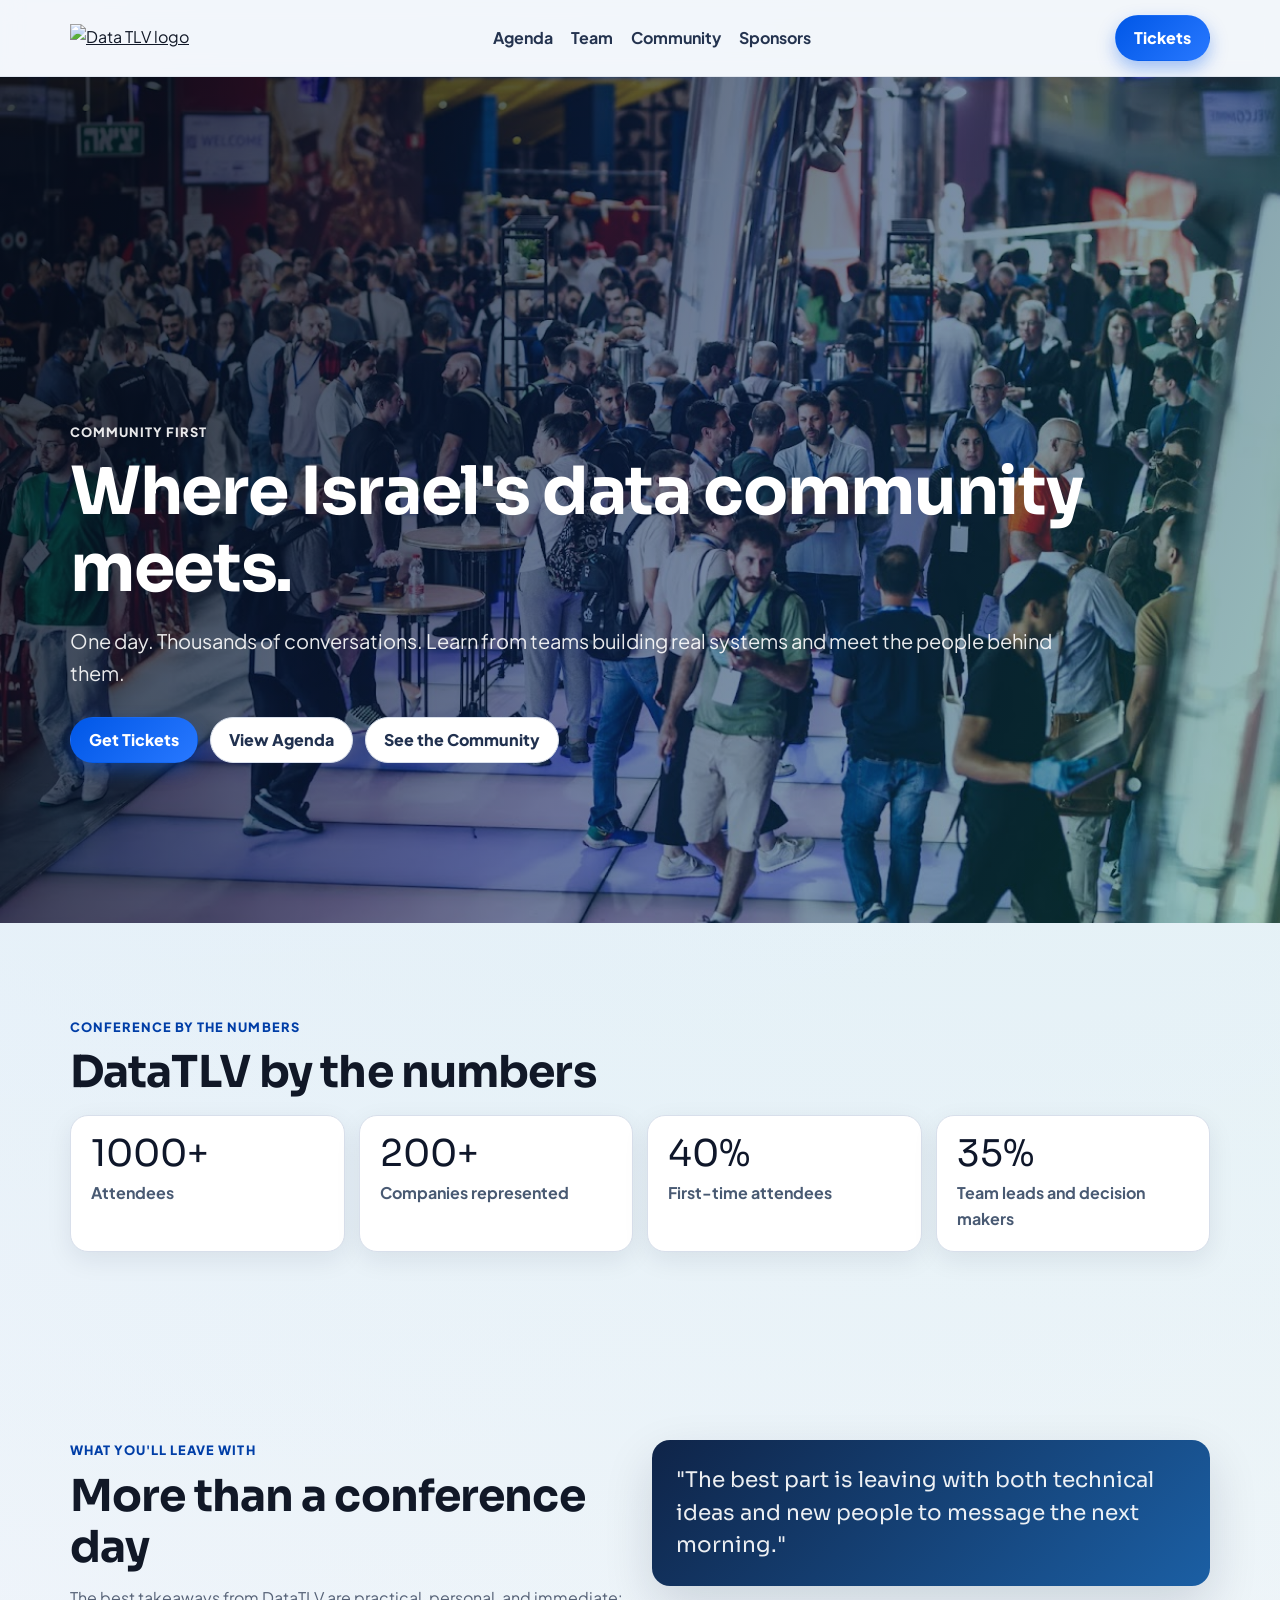
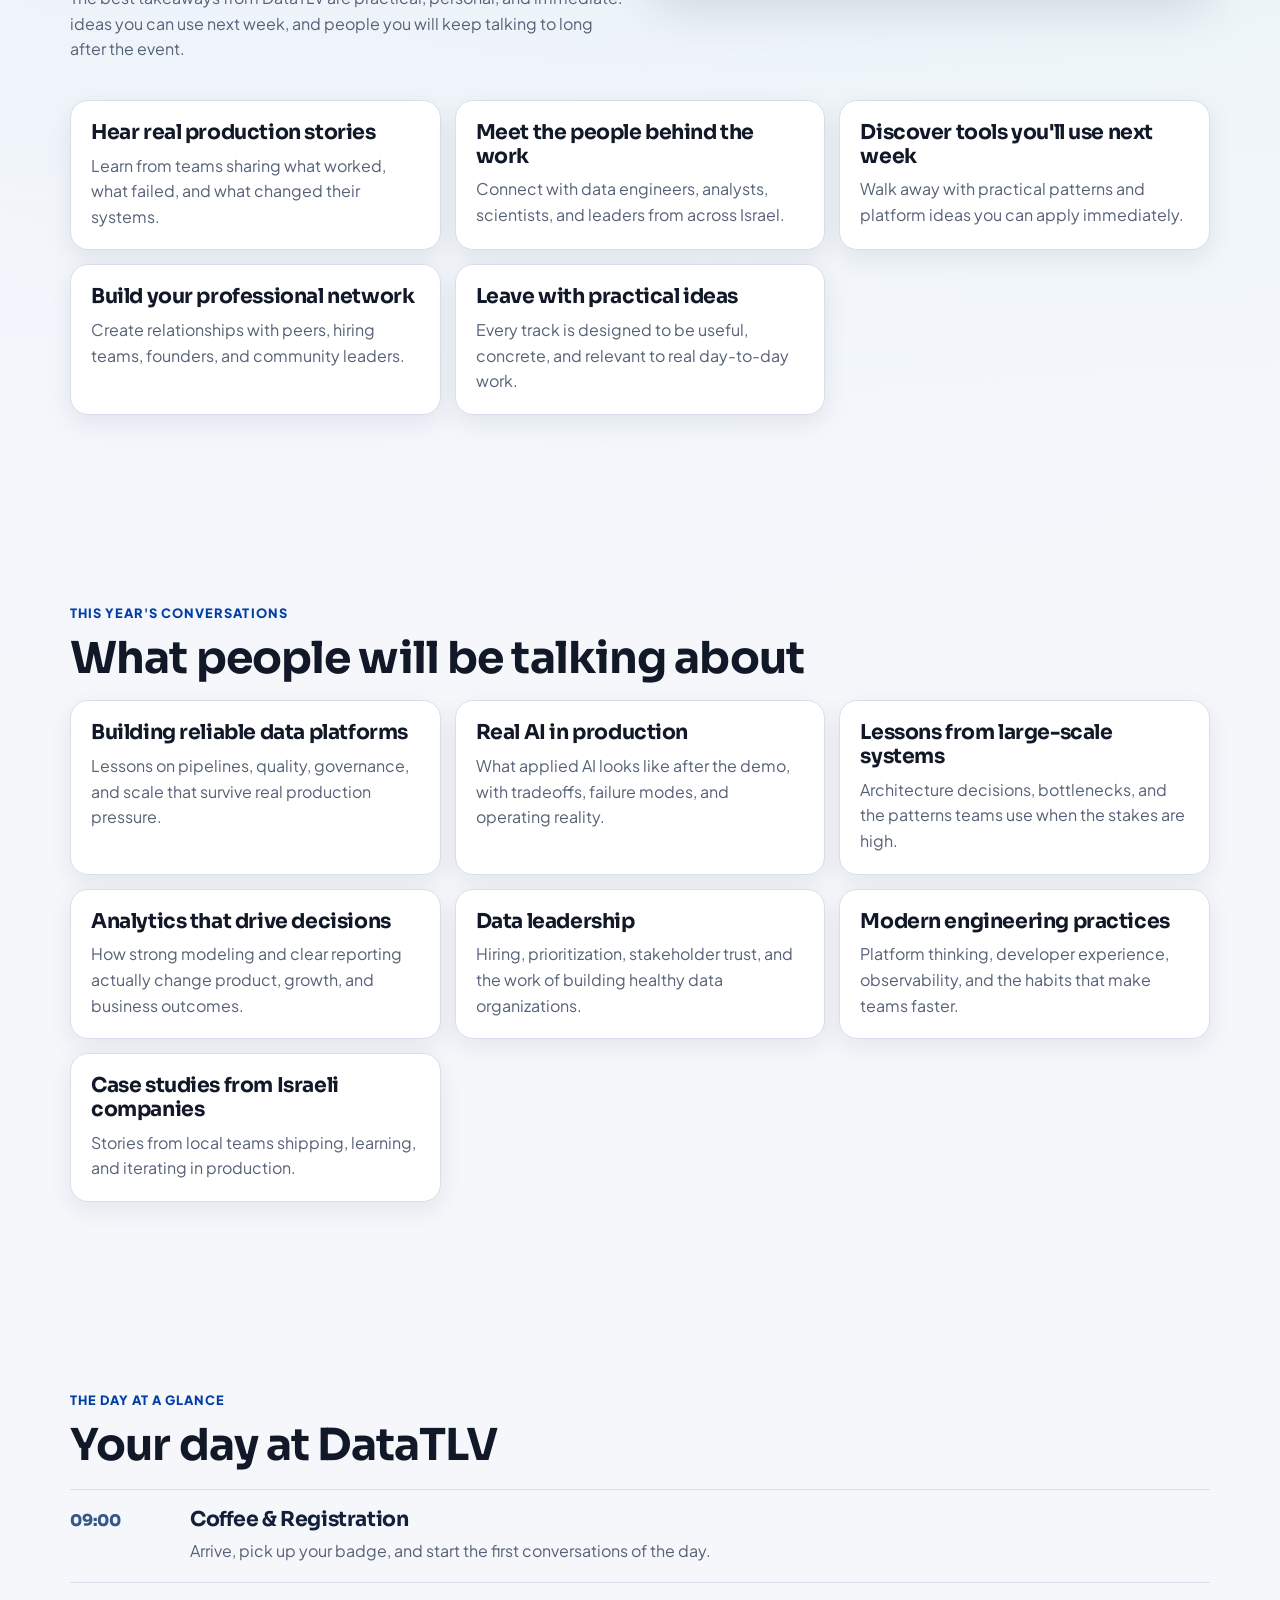
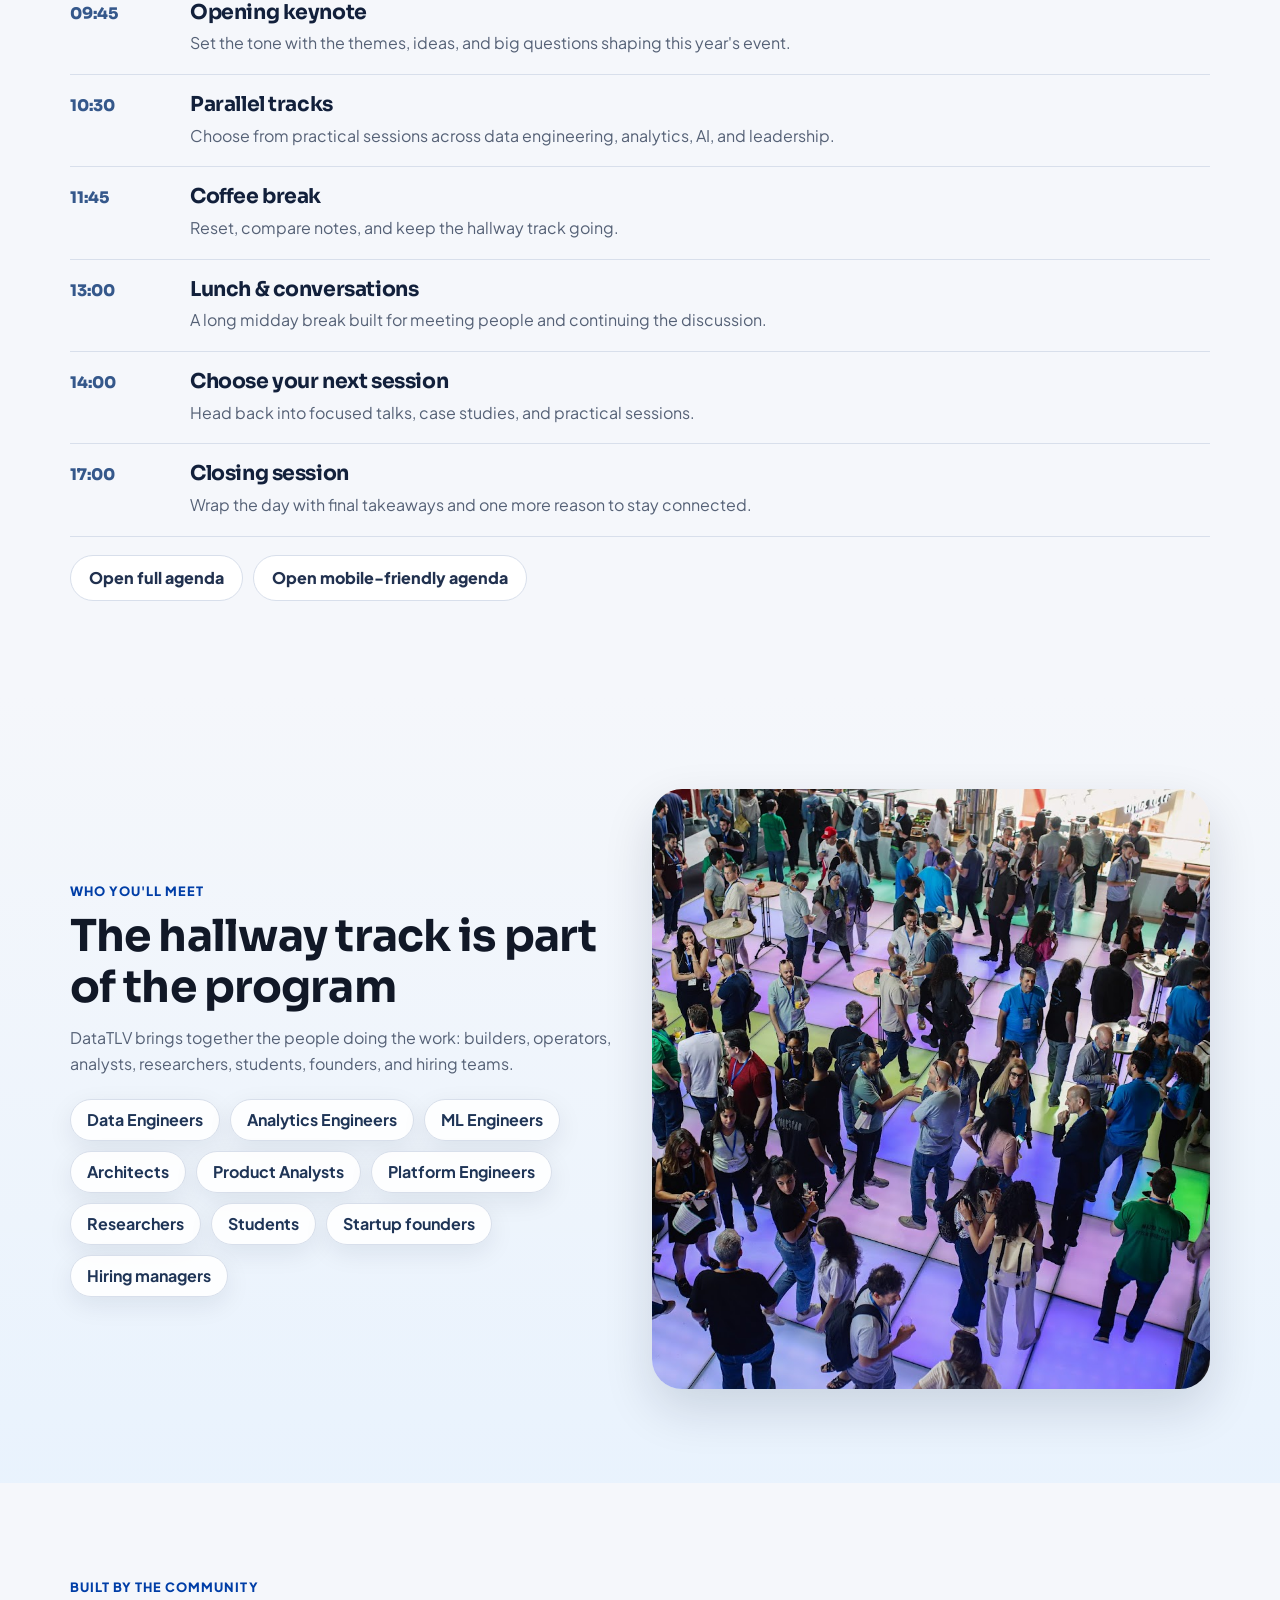
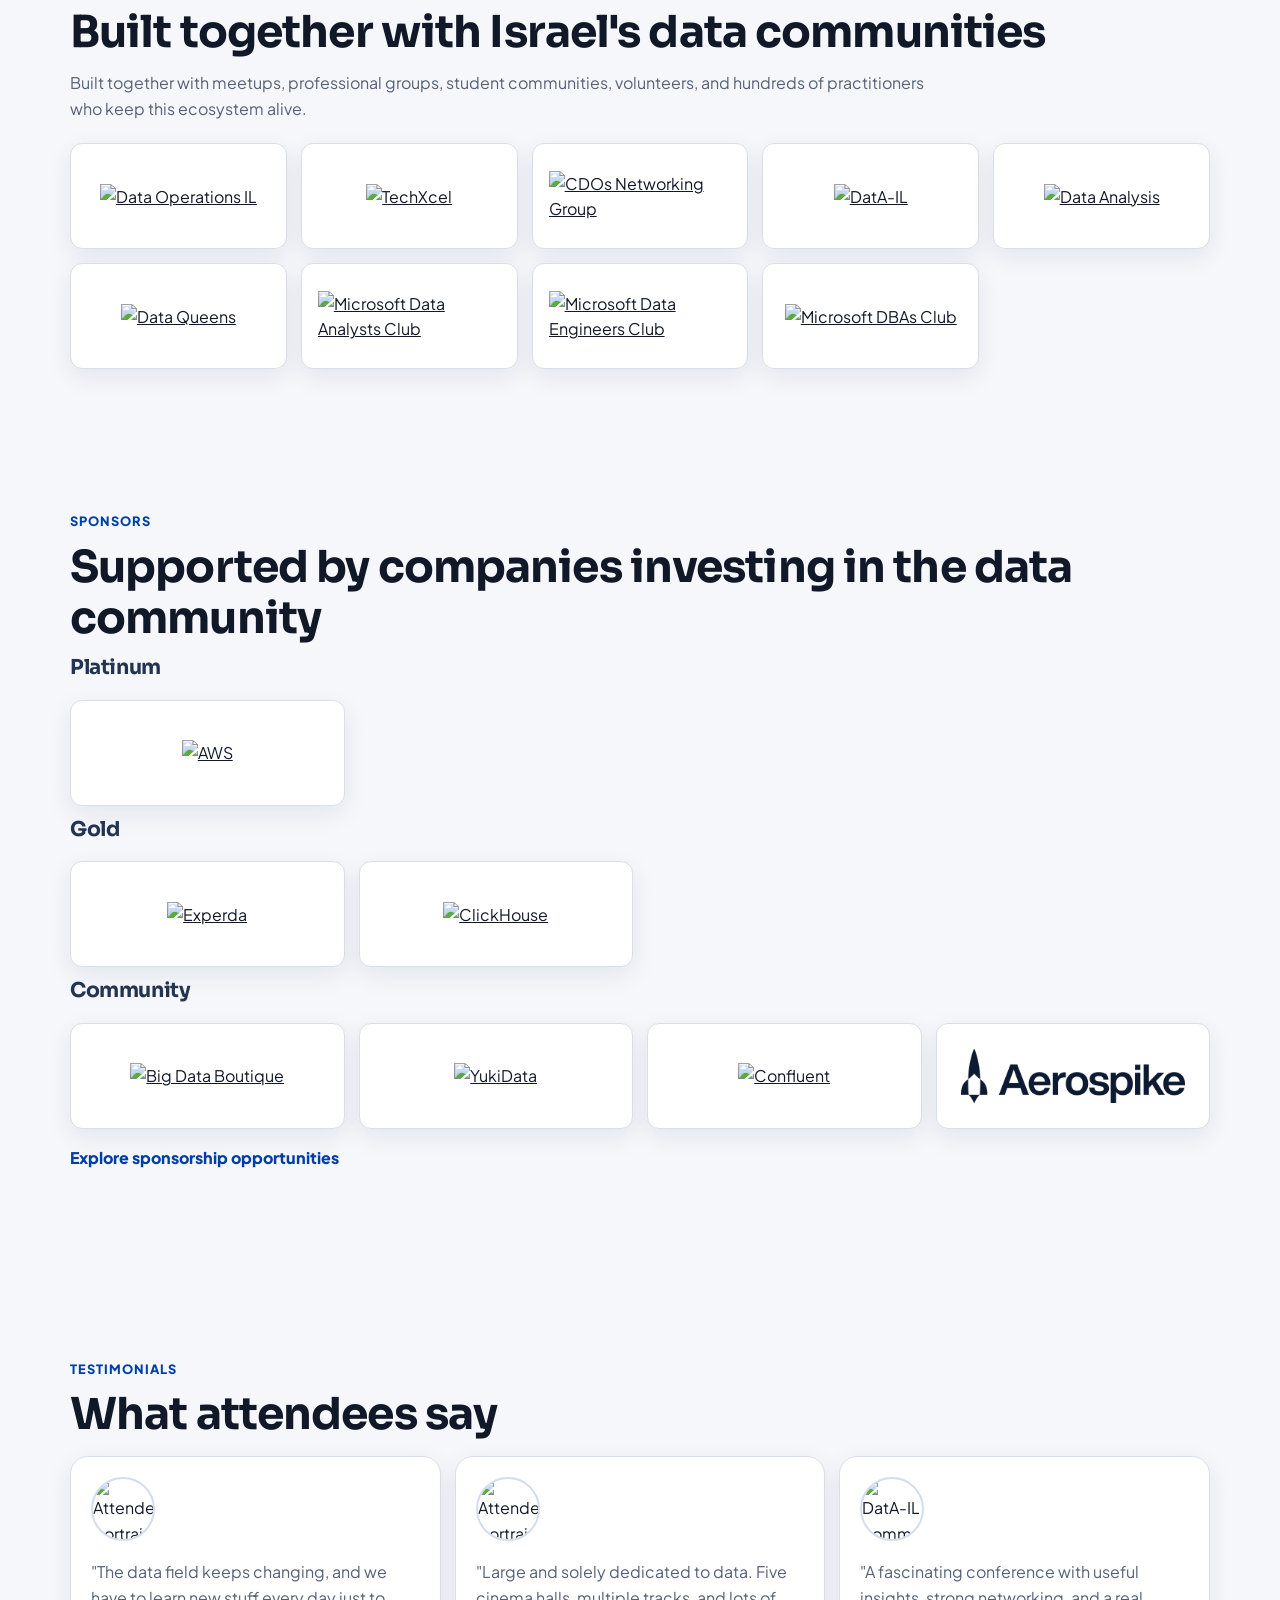
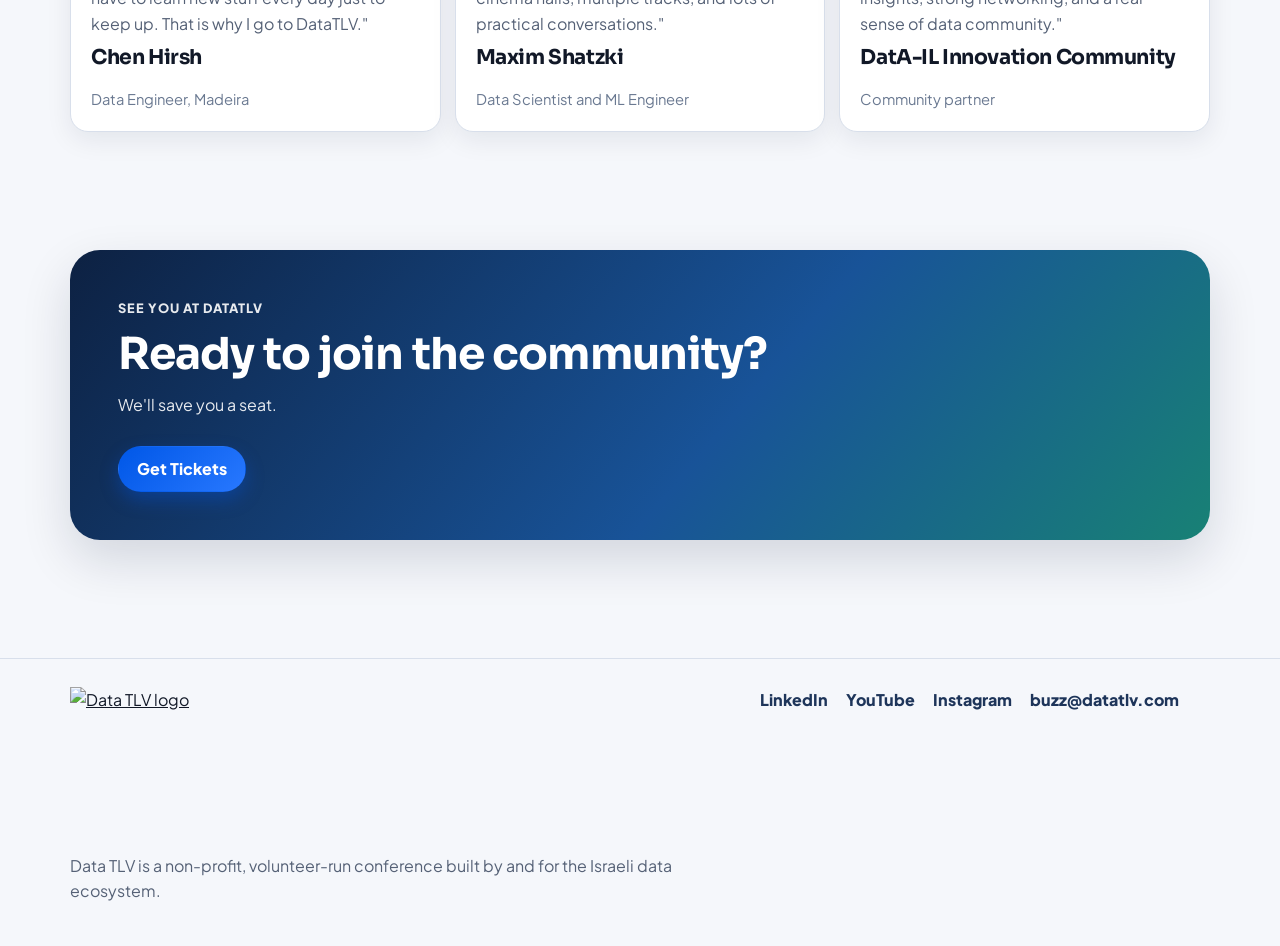
==== commit c7309f57: "homepage redesign" ====
--- a/index.html
+++ b/index.html
@@ -10,7 +10,7 @@
   <meta property="og:title" content="Data TLV | Israel's Community Data Conference">
   <meta property="og:description" content="Where Israel's data community meets for one day of practical learning and connection.">
   <meta property="og:type" content="website">
-  <meta property="og:image" content="images/20240229-0454K80.jpg">
+  <meta property="og:image" content="images/hero images/untitled-255.jpg">
   <link rel="preconnect" href="https://fonts.googleapis.com">
   <link rel="preconnect" href="https://fonts.gstatic.com" crossorigin>
   <link href="https://fonts.googleapis.com/css2?family=Plus+Jakarta+Sans:wght@400;500;600;700;800&family=Sora:wght@500;600;700&display=swap" rel="stylesheet">
@@ -44,24 +44,20 @@
       </button>
 
       <nav class="site-nav" aria-label="Primary navigation">
-        <a href="#top">Home</a>
         <a href="Sessions-Schedule.html">Agenda</a>
-        <a href="Speakers-Wall.html">Speakers</a>
-        <a href="#team">Team</a>
+        <a href="Team.html">Team</a>
+        <a href="#community">Community</a>
         <a href="#sponsors">Sponsors</a>
-        <a href="#faq">FAQ</a>
       </nav>
 
       <a class="btn btn-primary nav-ticket" href="https://tickchak.co.il/95322" target="_blank" rel="noopener noreferrer">Tickets</a>
     </div>
 
     <nav class="mobile-menu" id="mobile-menu" aria-label="Mobile navigation" hidden>
-      <a href="#top">Home</a>
       <a href="Sessions-Schedule.html">Agenda</a>
-      <a href="Speakers-Wall.html">Speakers</a>
-      <a href="#team">Team</a>
+      <a href="Team.html">Team</a>
+      <a href="#community">Community</a>
       <a href="#sponsors">Sponsors</a>
-      <a href="#faq">FAQ</a>
       <a href="https://tickchak.co.il/95322" target="_blank" rel="noopener noreferrer">Tickets</a>
     </nav>
   </header>
@@ -72,22 +68,23 @@
       <div class="container hero-content">
         <p class="eyebrow">Community first</p>
         <h1 id="hero-title">Where Israel's data community meets.</h1>
-        <p class="hero-lead">One day. Thousands of conversations. Spend a day learning from teams building real systems, and meet the people behind the work.</p>
+        <p class="hero-lead">One day. Thousands of conversations. Learn from teams building real systems and meet the people behind them.</p>
         <div class="hero-actions">
           <a class="btn btn-primary" href="https://tickchak.co.il/95322" target="_blank" rel="noopener noreferrer">Get Tickets</a>
           <a class="btn btn-ghost" href="Sessions-Schedule.html">View Agenda</a>
+          <a class="btn btn-ghost" href="#community">See the Community</a>
         </div>
       </div>
     </section>
 
     <section class="section reveal" id="highlights" aria-labelledby="highlights-title">
       <div class="container">
-        <p class="eyebrow">Conference Highlights</p>
-        <h2 id="highlights-title">A community built around real data work</h2>
+        <p class="eyebrow">Conference by the Numbers</p>
+        <h2 id="highlights-title">DataTLV by the numbers</h2>
         <div class="stats-grid">
           <article class="stat-card">
             <p class="stat-value"><span class="count-up" data-target="1000" data-suffix="+">0</span></p>
-            <p class="stat-label">Data professionals</p>
+            <p class="stat-label">Attendees</p>
           </article>
           <article class="stat-card">
             <p class="stat-value"><span class="count-up" data-target="200" data-suffix="+">0</span></p>
@@ -99,7 +96,7 @@
           </article>
           <article class="stat-card">
             <p class="stat-value"><span class="count-up" data-target="35" data-suffix="%">0</span></p>
-            <p class="stat-label">Decision makers</p>
+            <p class="stat-label">Team leads and decision makers</p>
           </article>
         </div>
       </div>
@@ -107,8 +104,16 @@
 
     <section class="section reveal" id="why-attend" aria-labelledby="why-attend-title">
       <div class="container">
-        <p class="eyebrow">Why Attend</p>
-        <h2 id="why-attend-title">Practical value for data practitioners</h2>
+        <div class="split-section">
+          <div>
+            <p class="eyebrow">What You'll Leave With</p>
+            <h2 id="why-attend-title">More than a conference day</h2>
+            <p class="section-intro">The best takeaways from DataTLV are practical, personal, and immediate: ideas you can use next week, and people you will keep talking to long after the event.</p>
+          </div>
+          <div class="highlight-quote">
+            <p>"The best part is leaving with both technical ideas and new people to message the next morning."</p>
+          </div>
+        </div>
         <div class="card-grid three-up">
           <article class="content-card">
             <h3>Hear real production stories</h3>
@@ -136,32 +141,74 @@
 
     <section class="section reveal" id="topics" aria-labelledby="topics-title">
       <div class="container">
-        <p class="eyebrow">Conference Topics</p>
-        <h2 id="topics-title">Topics you'll explore</h2>
+        <p class="eyebrow">This Year's Conversations</p>
+        <h2 id="topics-title">What people will be talking about</h2>
         <div class="card-grid three-up">
-          <article class="track-card"><h3>Data Engineering</h3><p>Reliable pipelines, quality, governance, and scale.</p></article>
-          <article class="track-card"><h3>Analytics</h3><p>Modeling, insights, and business impact.</p></article>
-          <article class="track-card"><h3>AI and ML</h3><p>Applied AI in real-world production environments.</p></article>
-          <article class="track-card"><h3>Modern Data Platforms</h3><p>Cloud foundations and platform architecture.</p></article>
-          <article class="track-card"><h3>Architecture</h3><p>System design choices for resilient data products.</p></article>
-          <article class="track-card"><h3>Leadership</h3><p>Team, process, and strategy for data organizations.</p></article>
-          <article class="track-card"><h3>Hands-on Case Studies</h3><p>Lessons from implementation, migration, and operations.</p></article>
+          <article class="track-card"><h3>Building reliable data platforms</h3><p>Lessons on pipelines, quality, governance, and scale that survive real production pressure.</p></article>
+          <article class="track-card"><h3>Real AI in production</h3><p>What applied AI looks like after the demo, with tradeoffs, failure modes, and operating reality.</p></article>
+          <article class="track-card"><h3>Lessons from large-scale systems</h3><p>Architecture decisions, bottlenecks, and the patterns teams use when the stakes are high.</p></article>
+          <article class="track-card"><h3>Analytics that drive decisions</h3><p>How strong modeling and clear reporting actually change product, growth, and business outcomes.</p></article>
+          <article class="track-card"><h3>Data leadership</h3><p>Hiring, prioritization, stakeholder trust, and the work of building healthy data organizations.</p></article>
+          <article class="track-card"><h3>Modern engineering practices</h3><p>Platform thinking, developer experience, observability, and the habits that make teams faster.</p></article>
+          <article class="track-card"><h3>Case studies from Israeli companies</h3><p>Stories from local teams shipping, learning, and iterating in production.</p></article>
         </div>
       </div>
     </section>
 
     <section class="section reveal" id="agenda-preview" aria-labelledby="agenda-preview-title">
       <div class="container">
-        <p class="eyebrow">Agenda Preview</p>
-        <h2 id="agenda-preview-title">A full day of learning and connection</h2>
-        <div class="agenda-preview">
-          <article class="timeline-item"><p class="timeline-date">09:00</p><h3>Registration</h3></article>
-          <article class="timeline-item"><p class="timeline-date">09:45</p><h3>Opening keynote</h3></article>
-          <article class="timeline-item"><p class="timeline-date">10:30</p><h3>Parallel tracks</h3></article>
-          <article class="timeline-item"><p class="timeline-date">11:45</p><h3>Coffee break</h3></article>
-          <article class="timeline-item"><p class="timeline-date">13:00</p><h3>Lunch</h3></article>
-          <article class="timeline-item"><p class="timeline-date">14:00</p><h3>Networking and sessions</h3></article>
-          <article class="timeline-item"><p class="timeline-date">17:00</p><h3>Closing session</h3></article>
+        <p class="eyebrow">The Day at a Glance</p>
+        <h2 id="agenda-preview-title">Your day at DataTLV</h2>
+        <div class="schedule-list" aria-label="Conference schedule preview">
+          <div class="schedule-row">
+            <p class="timeline-date">09:00</p>
+            <div class="schedule-copy">
+              <h3>Coffee &amp; Registration</h3>
+              <p>Arrive, pick up your badge, and start the first conversations of the day.</p>
+            </div>
+          </div>
+          <div class="schedule-row">
+            <p class="timeline-date">09:45</p>
+            <div class="schedule-copy">
+              <h3>Opening keynote</h3>
+              <p>Set the tone with the themes, ideas, and big questions shaping this year's event.</p>
+            </div>
+          </div>
+          <div class="schedule-row">
+            <p class="timeline-date">10:30</p>
+            <div class="schedule-copy">
+              <h3>Parallel tracks</h3>
+              <p>Choose from practical sessions across data engineering, analytics, AI, and leadership.</p>
+            </div>
+          </div>
+          <div class="schedule-row">
+            <p class="timeline-date">11:45</p>
+            <div class="schedule-copy">
+              <h3>Coffee break</h3>
+              <p>Reset, compare notes, and keep the hallway track going.</p>
+            </div>
+          </div>
+          <div class="schedule-row">
+            <p class="timeline-date">13:00</p>
+            <div class="schedule-copy">
+              <h3>Lunch &amp; conversations</h3>
+              <p>A long midday break built for meeting people and continuing the discussion.</p>
+            </div>
+          </div>
+          <div class="schedule-row">
+            <p class="timeline-date">14:00</p>
+            <div class="schedule-copy">
+              <h3>Choose your next session</h3>
+              <p>Head back into focused talks, case studies, and practical sessions.</p>
+            </div>
+          </div>
+          <div class="schedule-row">
+            <p class="timeline-date">17:00</p>
+            <div class="schedule-copy">
+              <h3>Closing session</h3>
+              <p>Wrap the day with final takeaways and one more reason to stay connected.</p>
+            </div>
+          </div>
         </div>
         <div class="schedule-actions">
           <a class="btn btn-ghost" href="Sessions-Schedule.html">Open full agenda</a>
@@ -170,44 +217,36 @@
       </div>
     </section>
 
-    <section class="section reveal" id="team" aria-labelledby="team-title">
-      <div class="container">
-        <p class="eyebrow">Meet the Team</p>
-        <h2 id="team-title">The organizers behind Data TLV</h2>
-        <div class="card-grid four-up team-grid" aria-label="Organizing team">
-          <article class="person-card">
-            <img src="images/itay.jpeg" alt="Itai Binyamin" width="320" height="320">
-            <h3>Itai Binyamin</h3>
-            <p>Founder. Senior Sales Specialist - Database at AWS. Drives partnerships and conference strategy.</p>
-            <a href="mailto:itai@datatlv.com?subject=Data%20TLV%20site%20reference">itai@datatlv.com</a>
-          </article>
-          <article class="person-card">
-            <img src="images/me.jpeg" alt="Maria Zakourdaev" width="320" height="320">
-            <h3>Maria Zakourdaev</h3>
-            <p>Founder. Data Architect at Lsports and Microsoft Data Platform MVP. Leads content quality and community growth.</p>
-            <a href="mailto:maria@datatlv.com?subject=Data%20TLV%20reference">maria@datatlv.com</a>
-          </article>
-          <article class="person-card">
-            <img src="images/shany.png" alt="Shani Sorokin" width="320" height="320">
-            <h3>Shani Sorokin</h3>
-            <p>Data Architect and DBA. Supports speaker operations and program delivery.</p>
-            <a href="mailto:nienor@gmail.com?subject=Data%20TLV%20Reference">nienor@gmail.com</a>
-          </article>
-          <article class="person-card">
-            <img src="images/a9ba1a16-ae34-4336-96cc-231fb056e3b7.jpg" alt="Yuval Berkovitch" width="320" height="320">
-            <h3>Yuval Berkovitch</h3>
-            <p>Entrepreneur and producer. Shapes attendee experience and event production.</p>
-            <a href="mailto:buzz@datatlv.com?subject=Data%20TLV%20General%20Inquiry">buzz@datatlv.com</a>
-          </article>
-        </div>
+    <section class="section reveal who-youll-meet" aria-labelledby="who-youll-meet-title">
+      <div class="container split-section split-section-visual">
+        <div>
+          <p class="eyebrow">Who You'll Meet</p>
+          <h2 id="who-youll-meet-title">The hallway track is part of the program</h2>
+          <p class="section-intro">DataTLV brings together the people doing the work: builders, operators, analysts, researchers, students, founders, and hiring teams.</p>
+          <div class="people-cloud" aria-label="Who you'll meet at DataTLV">
+            <span>Data Engineers</span>
+            <span>Analytics Engineers</span>
+            <span>ML Engineers</span>
+            <span>Architects</span>
+            <span>Product Analysts</span>
+            <span>Platform Engineers</span>
+            <span>Researchers</span>
+            <span>Students</span>
+            <span>Startup founders</span>
+            <span>Hiring managers</span>
+          </div>
+        </div>
+        <figure class="feature-photo">
+          <img src="images/hero images/untitled-262.jpg" alt="Data TLV attendees gathering and talking between sessions" width="900" height="600">
+        </figure>
       </div>
     </section>
 
     <section class="section reveal" id="community" aria-labelledby="community-title">
       <div class="container">
-        <p class="eyebrow">Community</p>
+        <p class="eyebrow">Built by the Community</p>
         <h2 id="community-title">Built together with Israel's data communities</h2>
-        <p class="section-intro">Data TLV is a collaboration across communities, meetups, education groups, and practitioners who volunteer to keep this ecosystem growing.</p>
+        <p class="section-intro">Built together with meetups, professional groups, student communities, volunteers, and hundreds of practitioners who keep this ecosystem alive.</p>
         <div class="logo-grid partners-grid">
           <a href="https://linktr.ee/data_operations_il" target="_blank" rel="noopener noreferrer"><img src="images/data_ops_logo.png" alt="Data Operations IL"></a>
           <a href="http://techxcel.co/" target="_blank" rel="noopener noreferrer"><img src="images/TechXcellogo.png" alt="TechXcel"></a>
@@ -259,7 +298,7 @@
     <section class="section reveal" id="testimonials" aria-labelledby="testimonials-title">
       <div class="container">
         <p class="eyebrow">Testimonials</p>
-        <h2 id="testimonials-title">What attendees say after Data TLV</h2>
+        <h2 id="testimonials-title">What attendees say</h2>
         <div class="card-grid three-up">
           <article class="quote-card">
             <img src="images/20240229-0454K80.jpg" alt="Attendee portrait from Data TLV" width="120" height="120">
@@ -283,76 +322,13 @@
       </div>
     </section>
 
-    <section class="section reveal" id="faq" aria-labelledby="faq-title">
-      <div class="container">
-        <p class="eyebrow">FAQ</p>
-        <h2 id="faq-title">Everything attendees ask before the conference</h2>
-        <div class="faq-grid" role="list">
-          <article class="faq-item" role="listitem">
-            <h3>
-              <button type="button" class="faq-trigger" aria-expanded="false" aria-controls="faq-panel-1" id="faq-trigger-1">Who should attend Data TLV?</button>
-            </h3>
-            <div class="faq-panel" id="faq-panel-1" role="region" aria-labelledby="faq-trigger-1" hidden>
-              <p>Data Engineers, DBAs, Data Analysts, Data Scientists, architects, and data leaders looking to stay sharp and connected.</p>
-            </div>
-          </article>
-
-          <article class="faq-item" role="listitem">
-            <h3>
-              <button type="button" class="faq-trigger" aria-expanded="false" aria-controls="faq-panel-2" id="faq-trigger-2">Where can I review the schedule?</button>
-            </h3>
-            <div class="faq-panel" id="faq-panel-2" role="region" aria-labelledby="faq-trigger-2" hidden>
-              <p>Visit <a href="Sessions-Schedule.html">Sessions Schedule</a> for the complete conference agenda.</p>
-            </div>
-          </article>
-
-          <article class="faq-item" role="listitem">
-            <h3>
-              <button type="button" class="faq-trigger" aria-expanded="false" aria-controls="faq-panel-3" id="faq-trigger-3">How can I become a speaker?</button>
-            </h3>
-            <div class="faq-panel" id="faq-panel-3" role="region" aria-labelledby="faq-trigger-3" hidden>
-              <p>Go to <a href="Speakers-Wall.html">Speakers Wall</a> to follow Call for Speakers updates and submission details.</p>
-            </div>
-          </article>
-
-          <article class="faq-item" role="listitem">
-            <h3>
-              <button type="button" class="faq-trigger" aria-expanded="false" aria-controls="faq-panel-4" id="faq-trigger-4">Can my company sponsor Data TLV?</button>
-            </h3>
-            <div class="faq-panel" id="faq-panel-4" role="region" aria-labelledby="faq-trigger-4" hidden>
-              <p>Yes. Review sponsorship options on <a href="sponsorship_opportunities.html">Sponsorship Opportunities</a>.</p>
-            </div>
-          </article>
-
-          <article class="faq-item" role="listitem">
-            <h3>
-              <button type="button" class="faq-trigger" aria-expanded="false" aria-controls="faq-panel-5" id="faq-trigger-5">Is there a volunteer program?</button>
-            </h3>
-            <div class="faq-panel" id="faq-panel-5" role="region" aria-labelledby="faq-trigger-5" hidden>
-              <p>Yes. Contact <a href="mailto:buzz@datatlv.com?subject=Data%20TLV%20Volunteer">buzz@datatlv.com</a> to volunteer.</p>
-            </div>
-          </article>
-
-          <article class="faq-item" role="listitem">
-            <h3>
-              <button type="button" class="faq-trigger" aria-expanded="false" aria-controls="faq-panel-6" id="faq-trigger-6">Where can I see moments from previous events?</button>
-            </h3>
-            <div class="faq-panel" id="faq-panel-6" role="region" aria-labelledby="faq-trigger-6" hidden>
-              <p>Browse previous conference moments in the <a href="photo_gallery.html">Photo Gallery</a>.</p>
-            </div>
-          </article>
-        </div>
-      </div>
-    </section>
-
     <section class="section final-cta reveal" aria-labelledby="final-cta-title">
       <div class="container final-cta-shell">
-        <p class="eyebrow">Final CTA</p>
-        <h2 id="final-cta-title">See you at DataTLV.</h2>
-        <p>Join Israel's data community for one unforgettable day.</p>
+        <p class="eyebrow">See You at DataTLV</p>
+        <h2 id="final-cta-title">Ready to join the community?</h2>
+        <p>We'll save you a seat.</p>
         <div class="hero-actions">
           <a class="btn btn-primary" href="https://tickchak.co.il/95322" target="_blank" rel="noopener noreferrer">Get Tickets</a>
-          <a class="btn btn-ghost" href="mailto:buzz@datatlv.com?subject=Data%20TLV%20Volunteer">Become a Volunteer</a>
         </div>
       </div>
     </section>
@@ -442,27 +418,6 @@
         counters.forEach(animateCounter);
       }
 
-      var faqTriggers = document.querySelectorAll('.faq-trigger');
-      faqTriggers.forEach(function (trigger) {
-        trigger.addEventListener('click', function () {
-          var panelId = trigger.getAttribute('aria-controls');
-          var panel = document.getElementById(panelId);
-          var isExpanded = trigger.getAttribute('aria-expanded') === 'true';
-
-          faqTriggers.forEach(function (otherTrigger) {
-            var otherPanel = document.getElementById(otherTrigger.getAttribute('aria-controls'));
-            otherTrigger.setAttribute('aria-expanded', 'false');
-            if (otherPanel) {
-              otherPanel.hidden = true;
-            }
-          });
-
-          trigger.setAttribute('aria-expanded', String(!isExpanded));
-          if (panel) {
-            panel.hidden = isExpanded;
-          }
-        });
-      });
     })();
   </script>
 </body>
--- a/Home.css
+++ b/Home.css
@@ -1,60 +1,3 @@
-:root {
-  --bg: #f7f8fb;
-  --surface: #ffffff;
-  --surface-soft: #f2f5fa;
-  --text: #111827;
-  --muted: #546277;
-  --line: #dde3ed;
-  --brand: #0c66ff;
-  --brand-strong: #0a4bcc;
-  --radius-sm: 12px;
-  --radius-md: 18px;
-  --radius-lg: 28px;
-  --shadow-sm: 0 8px 24px rgba(15, 23, 42, 0.08);
-  --shadow-md: 0 18px 40px rgba(15, 23, 42, 0.12);
-  --container: min(1120px, 92vw);
-}
-
-* {
-  box-sizing: border-box;
-}
-
-html {
-  scroll-behavior: smooth;
-}
-
-body {
-  margin: 0;
-  font-family: "Plus Jakarta Sans", "Segoe UI", sans-serif;
-  color: var(--text);
-  background:
-    radial-gradient(circle at 10% -20%, #e3eeff 0%, transparent 42%),
-    radial-gradient(circle at 90% -10%, #dff8f2 0%, transparent 38%),
-    var(--bg);
-  line-height: 1.6;
-}
-
-a {
-  color: inherit;
-}
-
-img {
-  max-width: 100%;
-  display: block;
-}
-
-.skip-link {
-  position: absolute;
-  left: -9999px;
-  top: 0;
-  z-index: 999;
-  background: var(--brand);
-  color: #fff;
-  padding: 10px 14px;
-  border-radius: 0 0 var(--radius-sm) 0;
-  text-decoration: none;
-}
-
 :root {
   --bg: #f5f7fb;
   --surface: #ffffff;
@@ -298,7 +241,16 @@
   inset: 0;
   background:
     linear-gradient(115deg, rgba(6, 15, 32, 0.8) 10%, rgba(9, 37, 84, 0.56) 54%, rgba(9, 108, 95, 0.4) 100%),
-    url("images/20240229-0454K80.jpg") center/cover no-repeat;
+    url("images/hero images/untitled-255.jpg") center/cover no-repeat;
+}
+
+.page-hero {
+  min-height: auto;
+  padding-top: 118px;
+}
+
+.page-hero .hero-content {
+  padding-top: 56px;
 }
 
 .hero-content {
@@ -328,9 +280,7 @@
 
 .stats-grid,
 .card-grid,
-.logo-grid,
-.faq-grid,
-.agenda-preview {
+.logo-grid {
   display: grid;
   gap: 14px;
 }
@@ -383,6 +333,39 @@
   margin-bottom: 22px;
 }
 
+.section-actions {
+  margin-bottom: 22px;
+}
+
+.split-section {
+  display: grid;
+  gap: 24px;
+  align-items: start;
+}
+
+.split-section-tight {
+  margin-bottom: 18px;
+}
+
+.split-section-visual {
+  align-items: center;
+}
+
+.highlight-quote {
+  background: linear-gradient(135deg, #0f2448, #1b5fa4);
+  color: #fff;
+  border-radius: var(--radius-md);
+  padding: 24px;
+  box-shadow: var(--shadow-md);
+}
+
+.highlight-quote p {
+  color: rgba(255, 255, 255, 0.92);
+  font-family: "Sora", sans-serif;
+  font-size: clamp(1.05rem, 2vw, 1.35rem);
+  line-height: 1.5;
+}
+
 .card-grid {
   margin-top: 16px;
   grid-template-columns: repeat(1, minmax(0, 1fr));
@@ -391,20 +374,72 @@
 .content-card p,
 .track-card p,
 .person-card p,
-.timeline-item p,
 .quote-card p {
   margin-top: 8px;
 }
 
-.agenda-preview {
+.schedule-list {
   margin-top: 18px;
+  border-top: 1px solid var(--line);
+}
+
+.schedule-row {
+  display: grid;
+  gap: 12px;
+  padding: 18px 0;
+  border-bottom: 1px solid var(--line);
+}
+
+.schedule-copy h3 {
+  color: #12203b;
+}
+
+.schedule-copy p {
+  margin-top: 6px;
+}
+
+.who-youll-meet {
+  background: linear-gradient(180deg, rgba(255, 255, 255, 0) 0%, rgba(223, 239, 255, 0.55) 100%);
+}
+
+.people-cloud {
+  display: flex;
+  flex-wrap: wrap;
+  gap: 10px;
+}
+
+.people-cloud span {
+  display: inline-flex;
+  align-items: center;
+  min-height: 42px;
+  padding: 0 16px;
+  border-radius: 999px;
+  background: rgba(255, 255, 255, 0.9);
+  border: 1px solid var(--line);
+  color: #1f3557;
+  font-weight: 700;
+  box-shadow: var(--shadow-sm);
+}
+
+.feature-photo {
+  margin: 0;
+}
+
+.feature-photo img {
+  width: 100%;
+  min-height: 320px;
+  object-fit: cover;
+  border-radius: var(--radius-lg);
+  box-shadow: var(--shadow-md);
 }
 
 .timeline-date {
-  display: inline-block;
-  margin-bottom: 8px;
+  display: inline-flex;
+  align-items: center;
+  margin: 0;
   color: #35588b;
   font-weight: 800;
+  font-family: "Sora", sans-serif;
 }
 
 .schedule-actions {
@@ -472,7 +507,7 @@
 }
 
 .sponsor-tier {
-  margin-top: 16px;
+  margin-top: 12px;
 }
 
 .sponsor-tier h3 {
@@ -514,46 +549,6 @@
   color: #6a7991;
 }
 
-.faq-grid {
-  margin-top: 16px;
-}
-
-.faq-item {
-  padding: 0;
-  overflow: hidden;
-}
-
-.faq-trigger {
-  width: 100%;
-  border: 0;
-  background: transparent;
-  text-align: left;
-  cursor: pointer;
-  padding: 18px 20px;
-  font: inherit;
-  font-weight: 800;
-  color: #16223d;
-  position: relative;
-}
-
-.faq-trigger::after {
-  content: "+";
-  position: absolute;
-  right: 20px;
-  top: 50%;
-  transform: translateY(-50%);
-  font-size: 1.2rem;
-  line-height: 1;
-}
-
-.faq-trigger[aria-expanded="true"]::after {
-  content: "-";
-}
-
-.faq-panel {
-  padding: 0 20px 18px;
-}
-
 .final-cta {
   padding-top: 24px;
 }
@@ -622,20 +617,22 @@
 }
 
 @media (min-width: 700px) {
+  .split-section,
+  .split-section-visual {
+    grid-template-columns: repeat(2, minmax(0, 1fr));
+  }
+
+  .schedule-row {
+    grid-template-columns: 108px minmax(0, 1fr);
+    align-items: start;
+  }
+
   .card-grid.three-up {
     grid-template-columns: repeat(2, minmax(0, 1fr));
   }
 
-  .agenda-preview {
-    grid-template-columns: repeat(2, minmax(0, 1fr));
-  }
-
   .logo-grid {
     grid-template-columns: repeat(3, minmax(0, 1fr));
-  }
-
-  .faq-grid {
-    grid-template-columns: repeat(2, minmax(0, 1fr));
   }
 
   .footer-grid {
@@ -663,6 +660,11 @@
     grid-template-columns: repeat(4, minmax(0, 1fr));
   }
 
+  .split-section-tight {
+    grid-template-columns: minmax(0, 1.6fr) auto;
+    align-items: end;
+  }
+
   .card-grid.three-up {
     grid-template-columns: repeat(3, minmax(0, 1fr));
   }
@@ -672,10 +674,6 @@
     grid-template-columns: repeat(4, minmax(0, 1fr));
   }
 
-  .agenda-preview {
-    grid-template-columns: repeat(4, minmax(0, 1fr));
-  }
-
   .sponsors-grid {
     grid-template-columns: repeat(4, minmax(0, 1fr));
   }
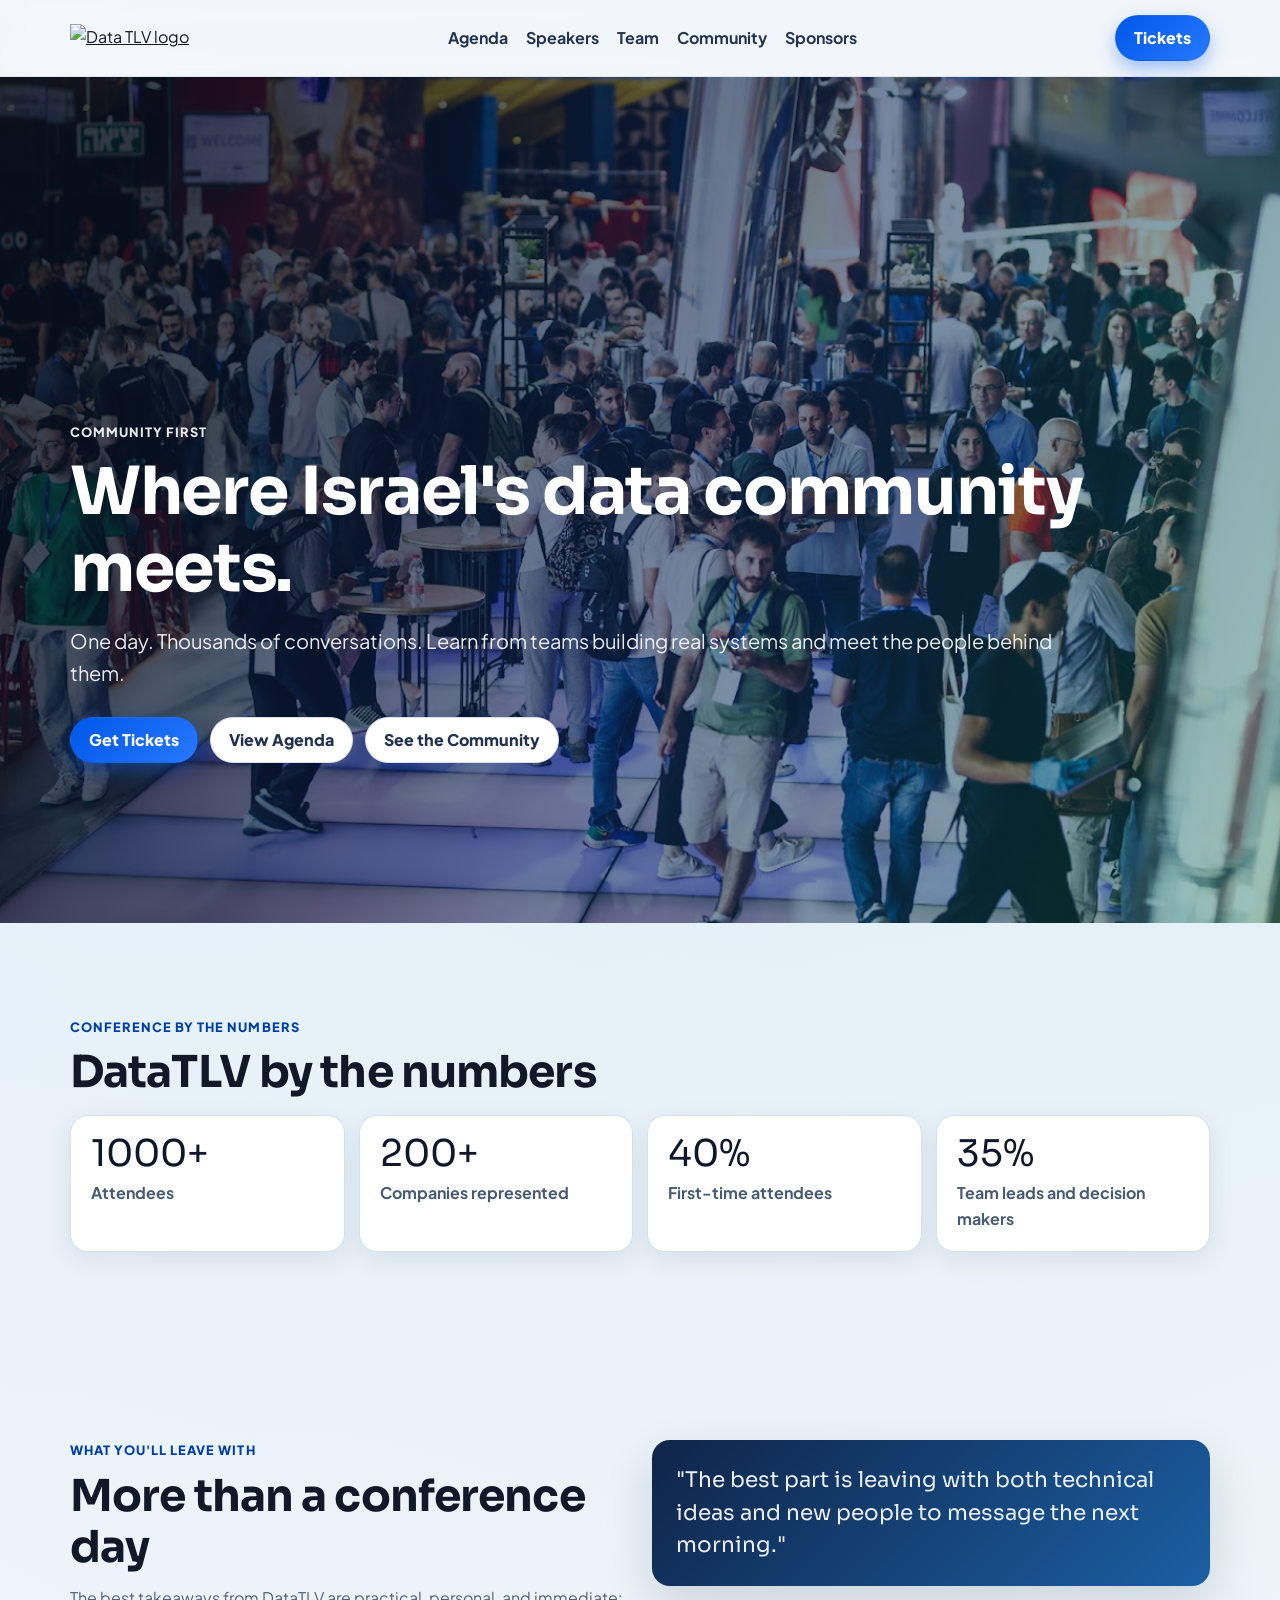
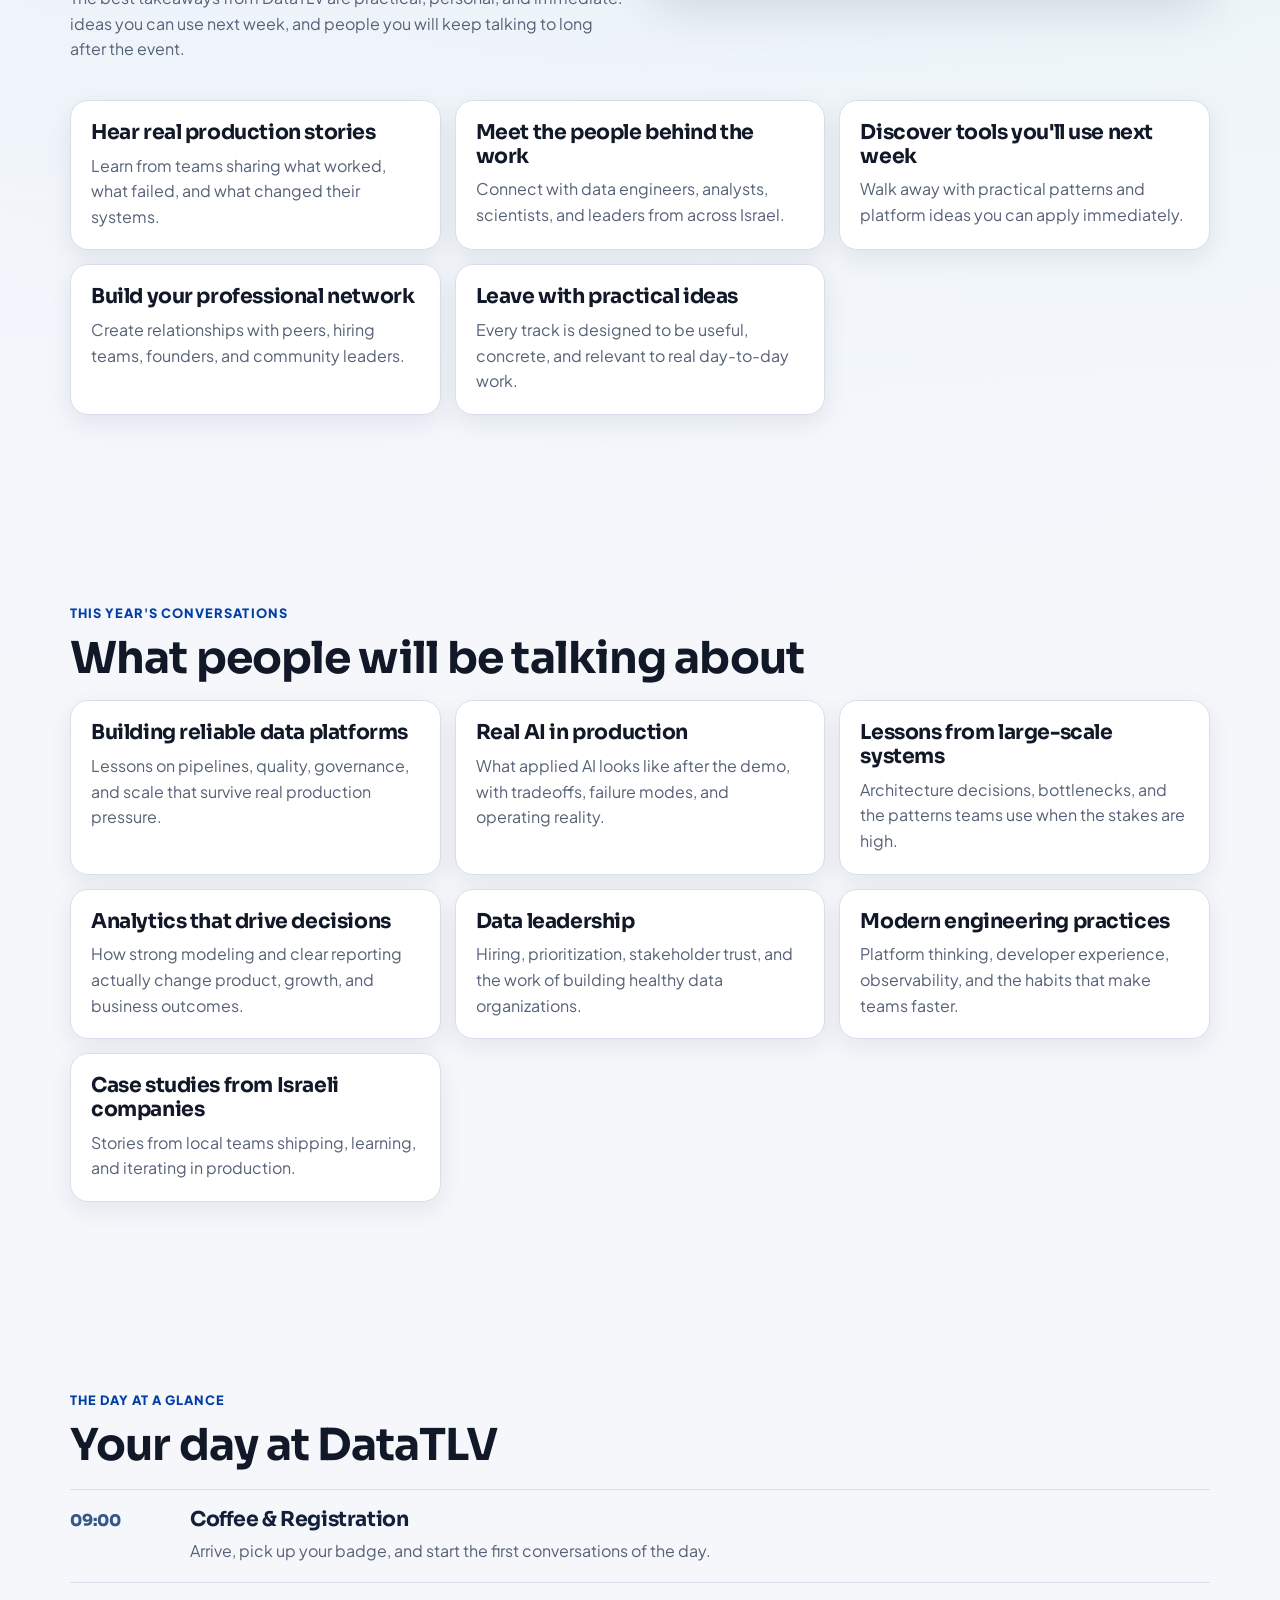
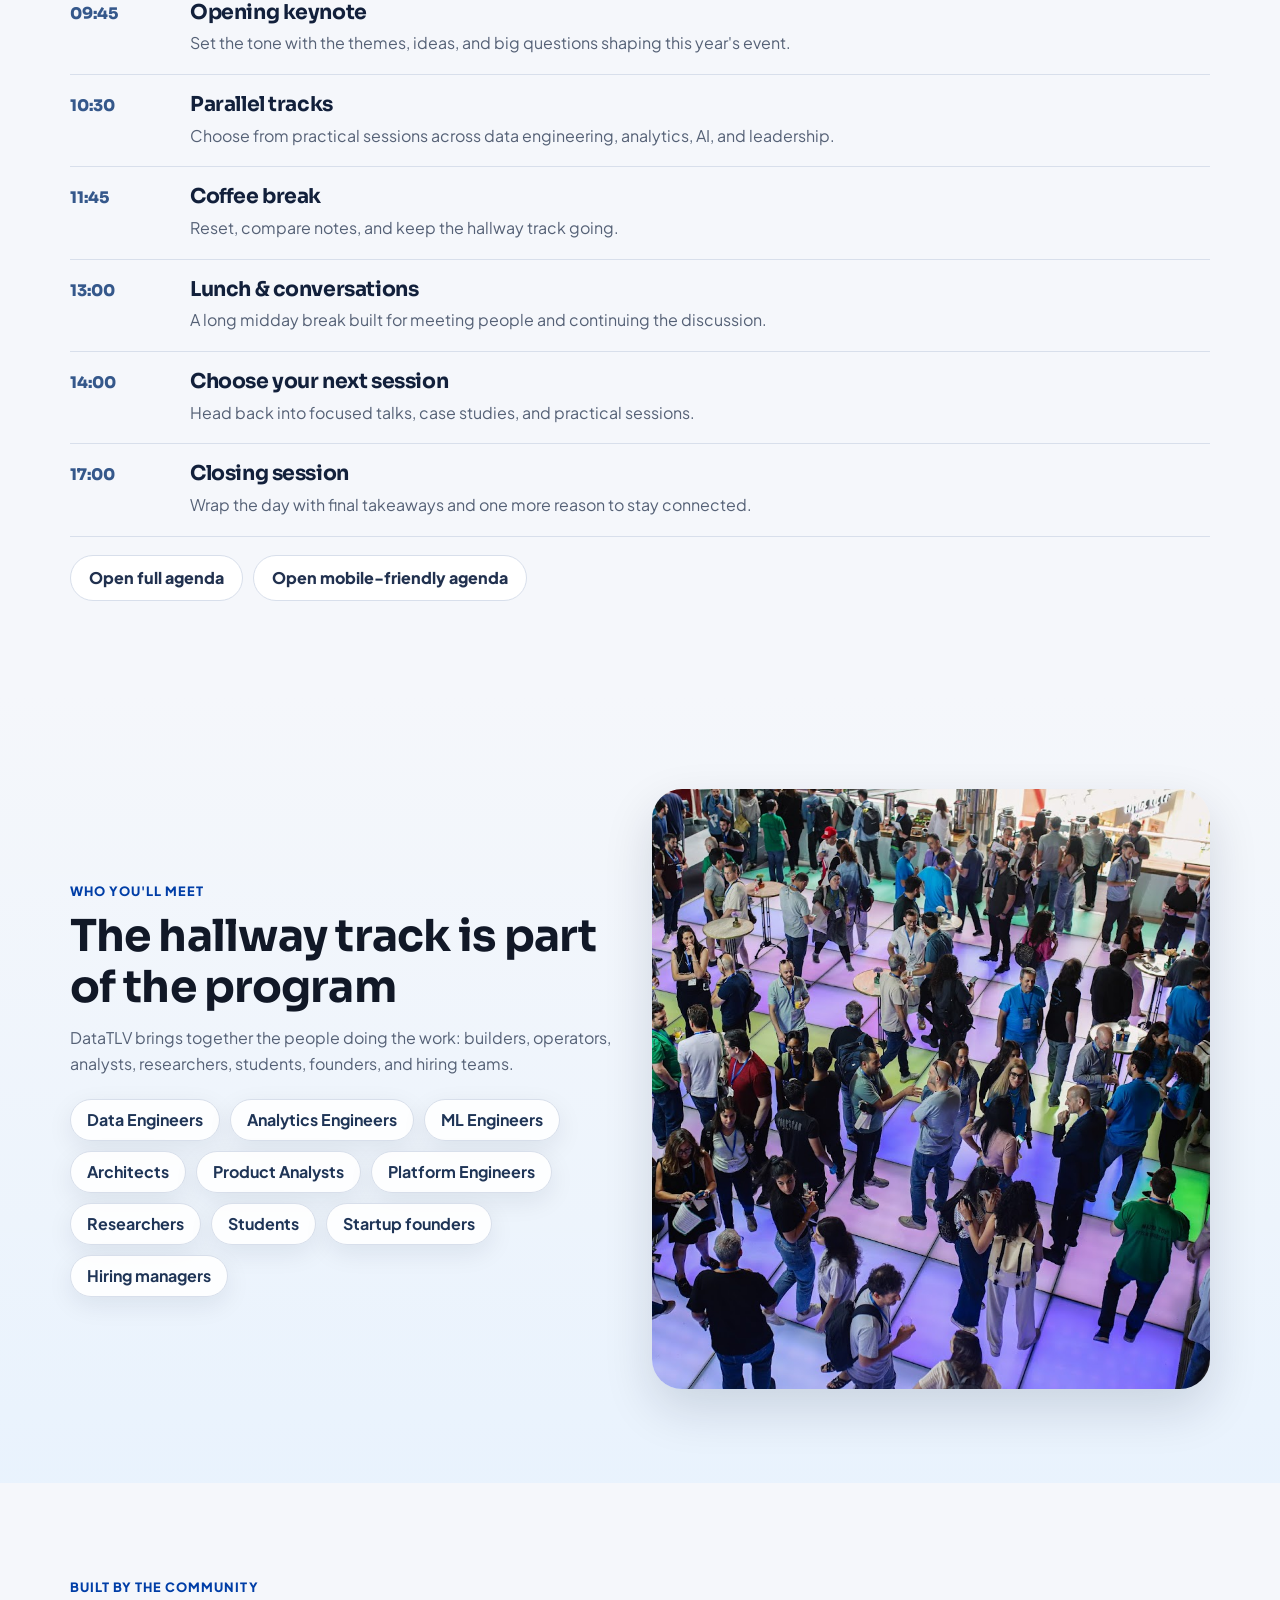
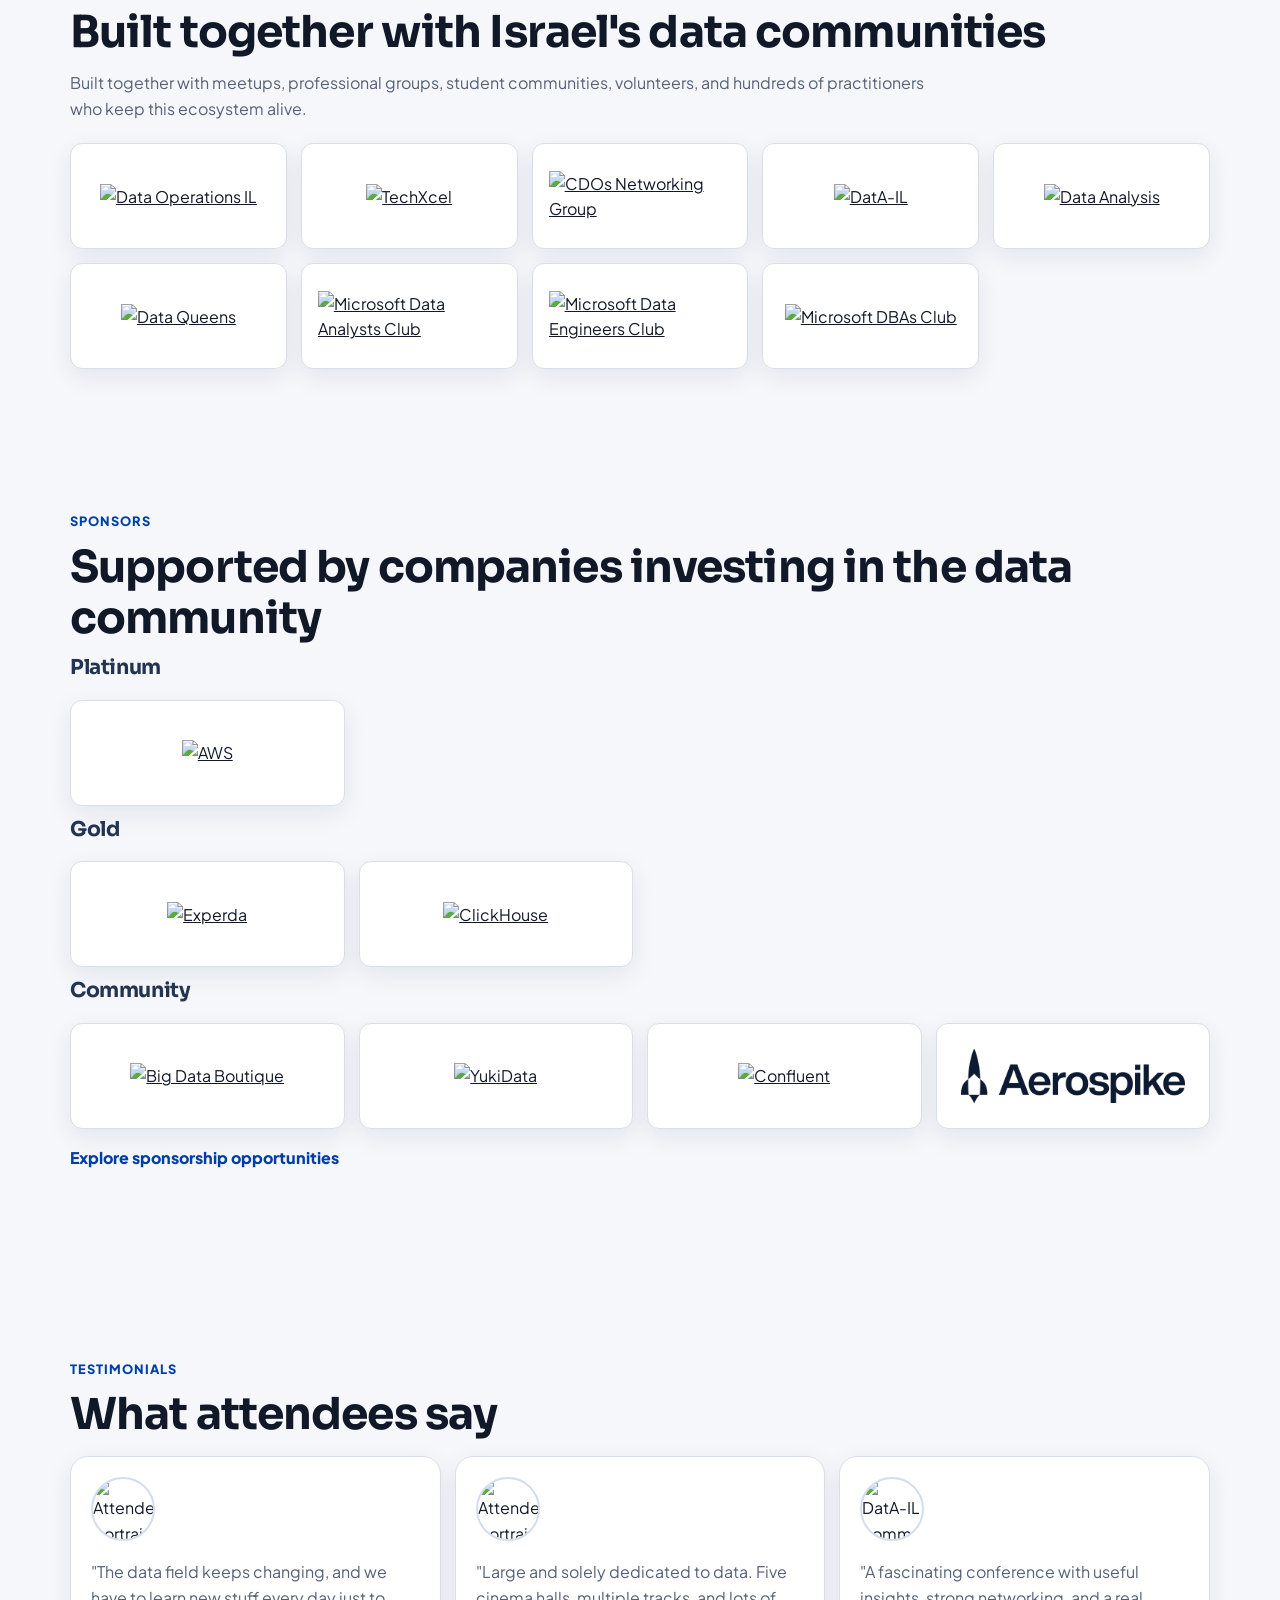
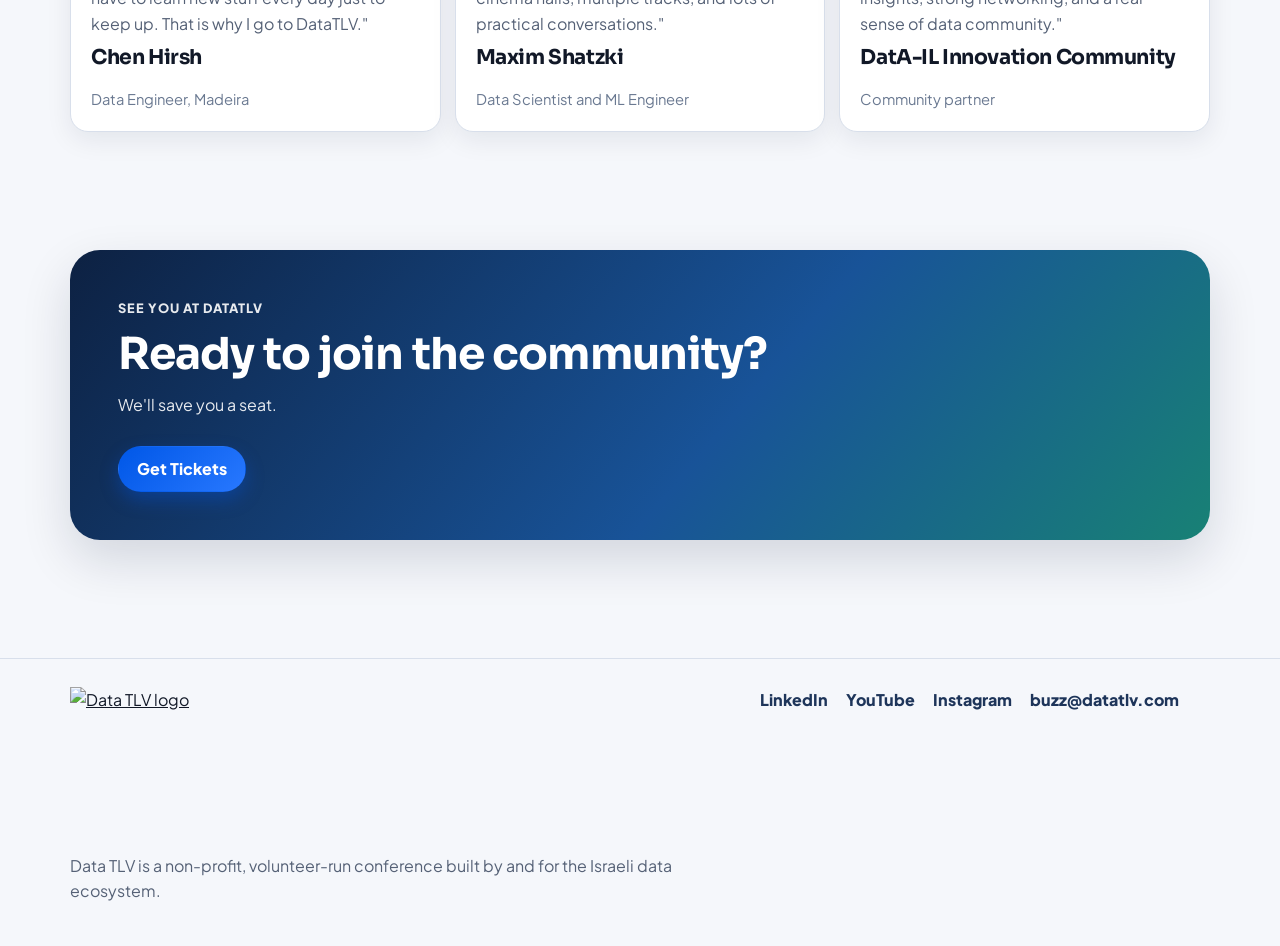
==== commit d16cf803: "nav bar fix" ====
--- a/index.html
+++ b/index.html
@@ -45,6 +45,7 @@
 
       <nav class="site-nav" aria-label="Primary navigation">
         <a href="Sessions-Schedule.html">Agenda</a>
+        <a href="Speakers-Wall.html">Speakers</a>
         <a href="Team.html">Team</a>
         <a href="#community">Community</a>
         <a href="#sponsors">Sponsors</a>
@@ -55,6 +56,7 @@
 
     <nav class="mobile-menu" id="mobile-menu" aria-label="Mobile navigation" hidden>
       <a href="Sessions-Schedule.html">Agenda</a>
+      <a href="Speakers-Wall.html">Speakers</a>
       <a href="Team.html">Team</a>
       <a href="#community">Community</a>
       <a href="#sponsors">Sponsors</a>
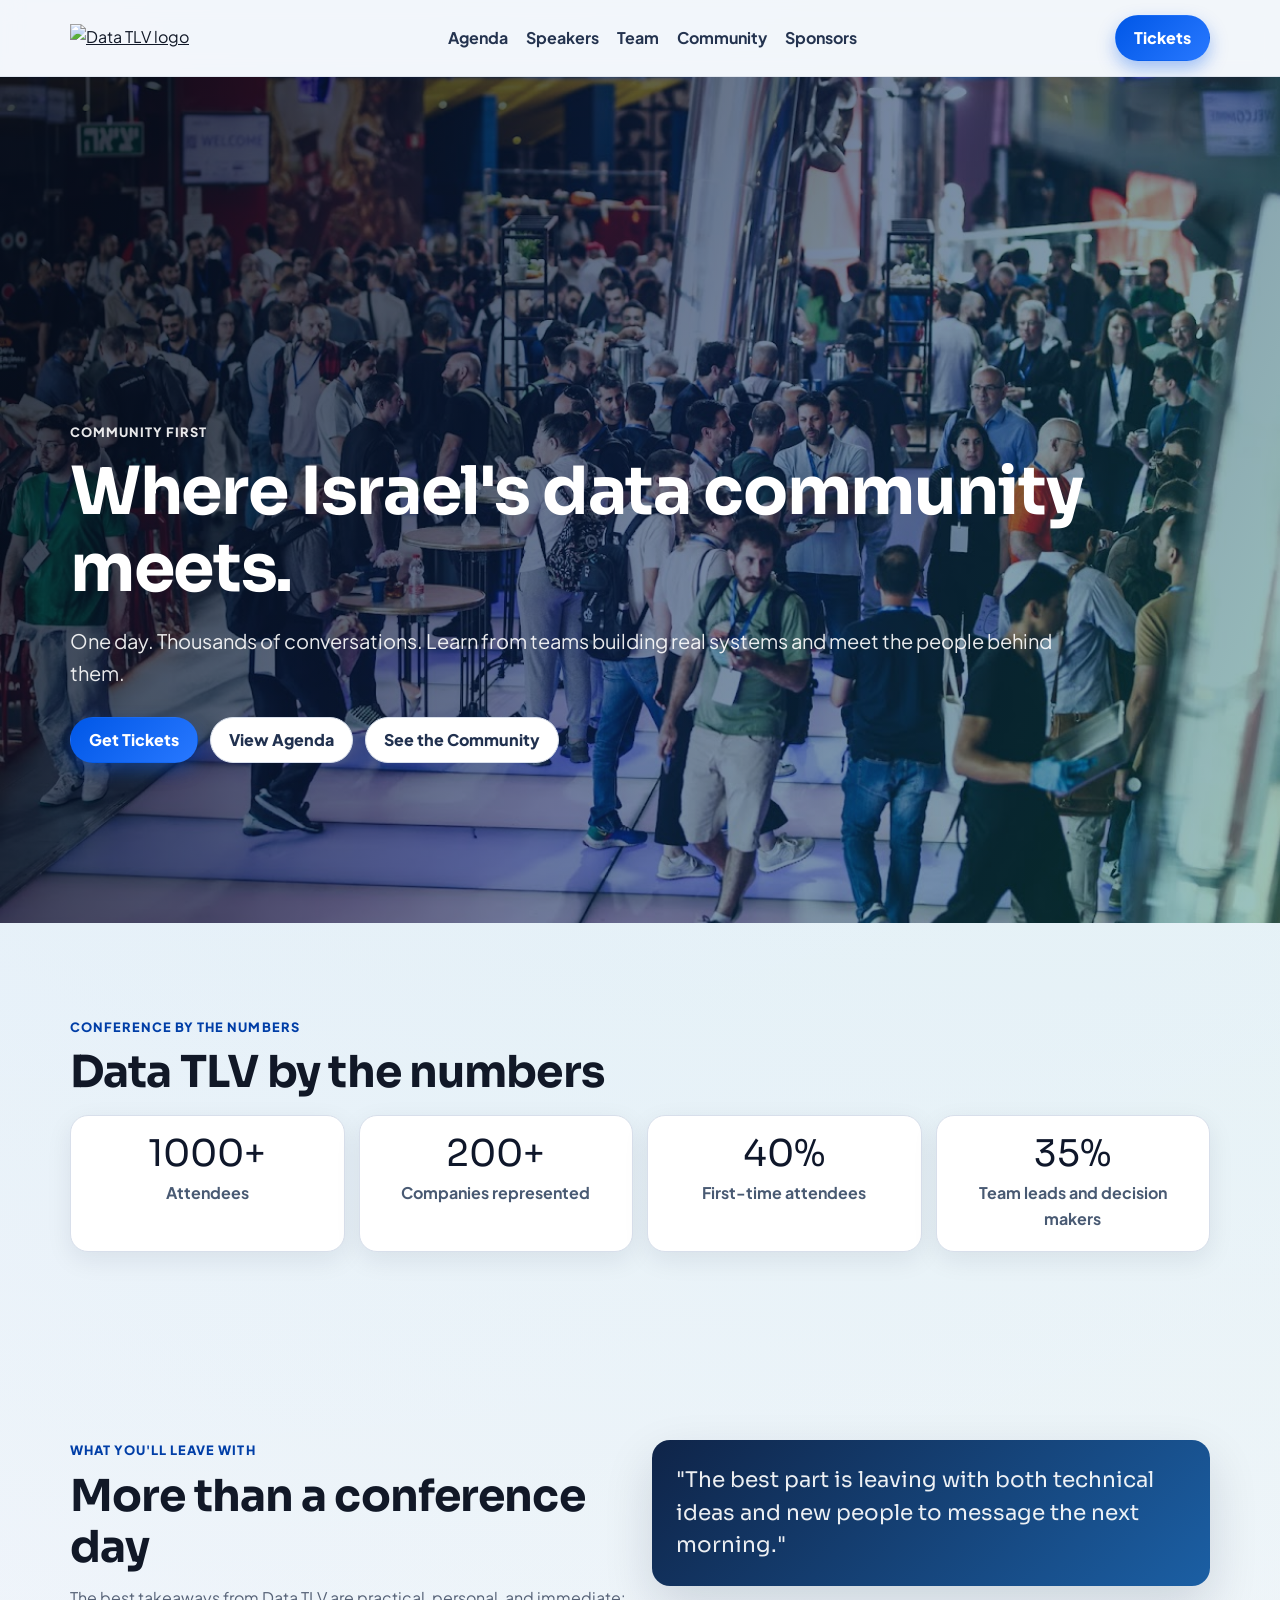
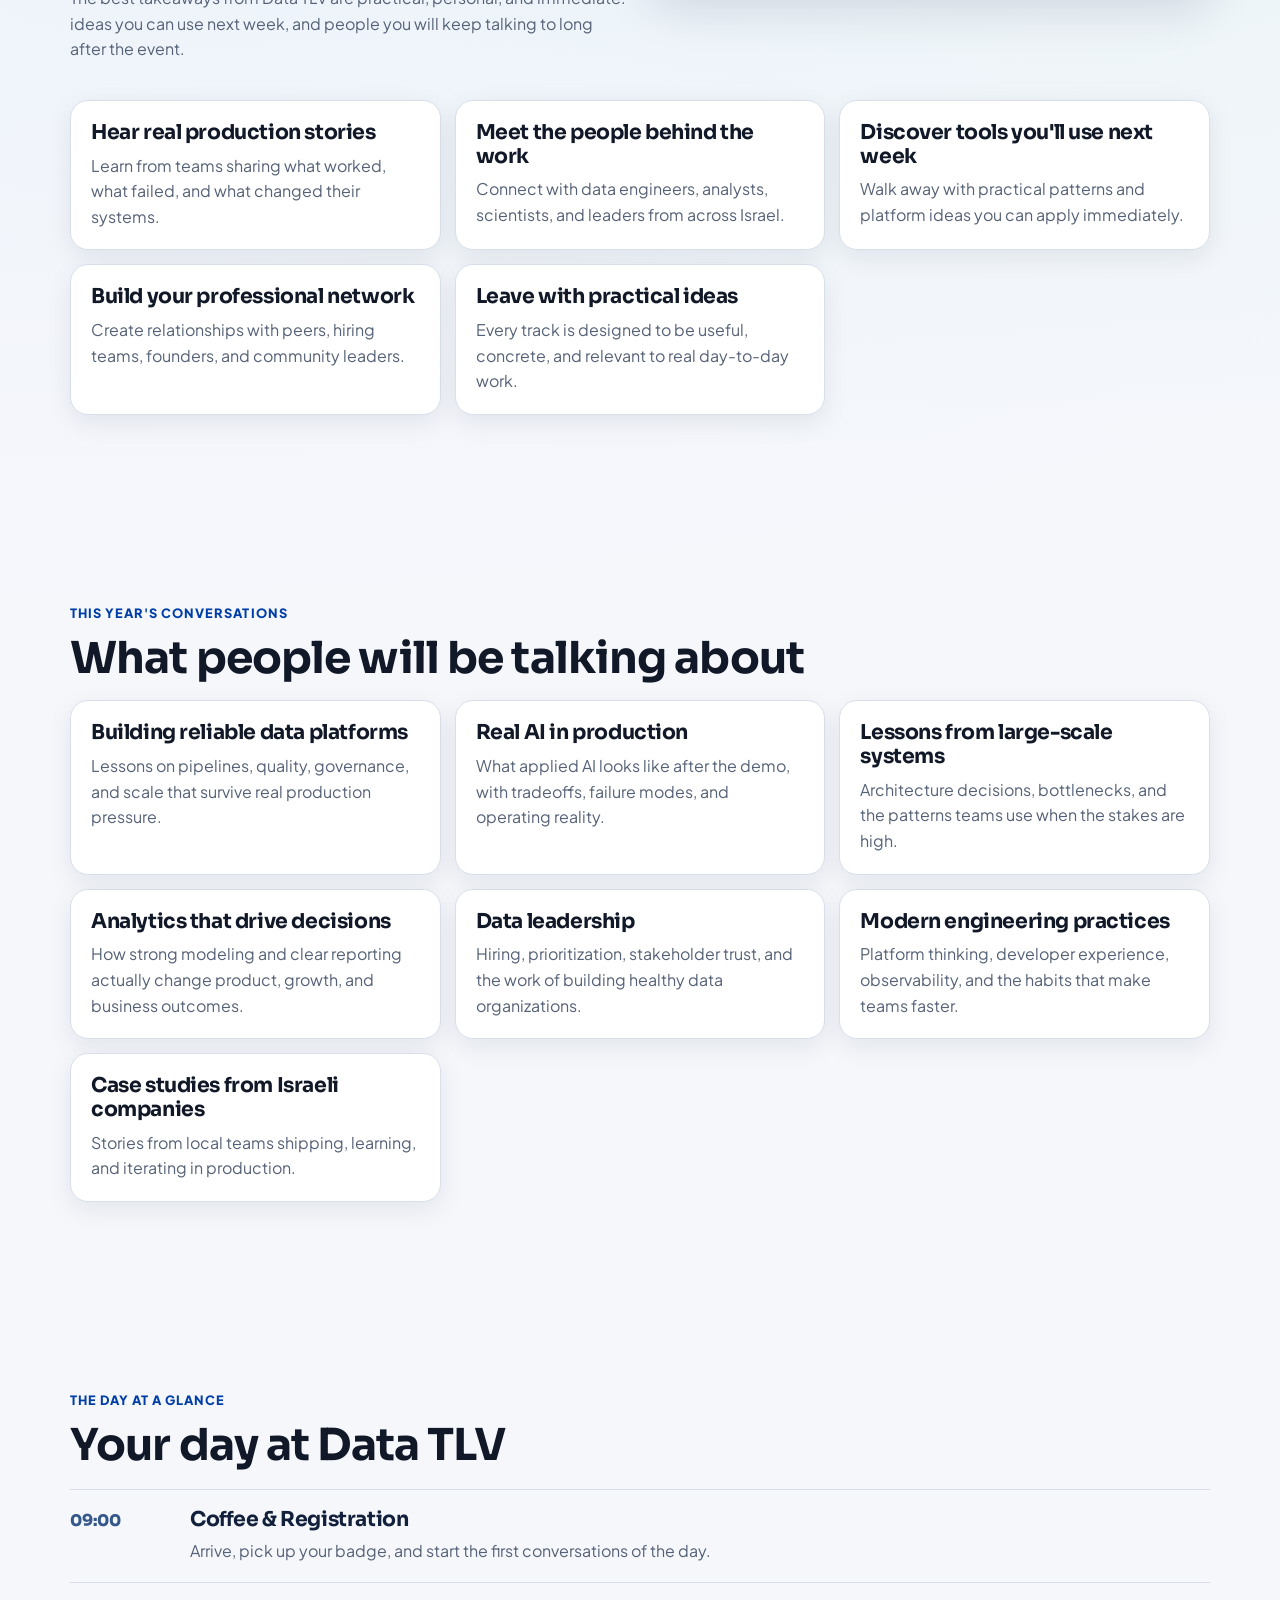
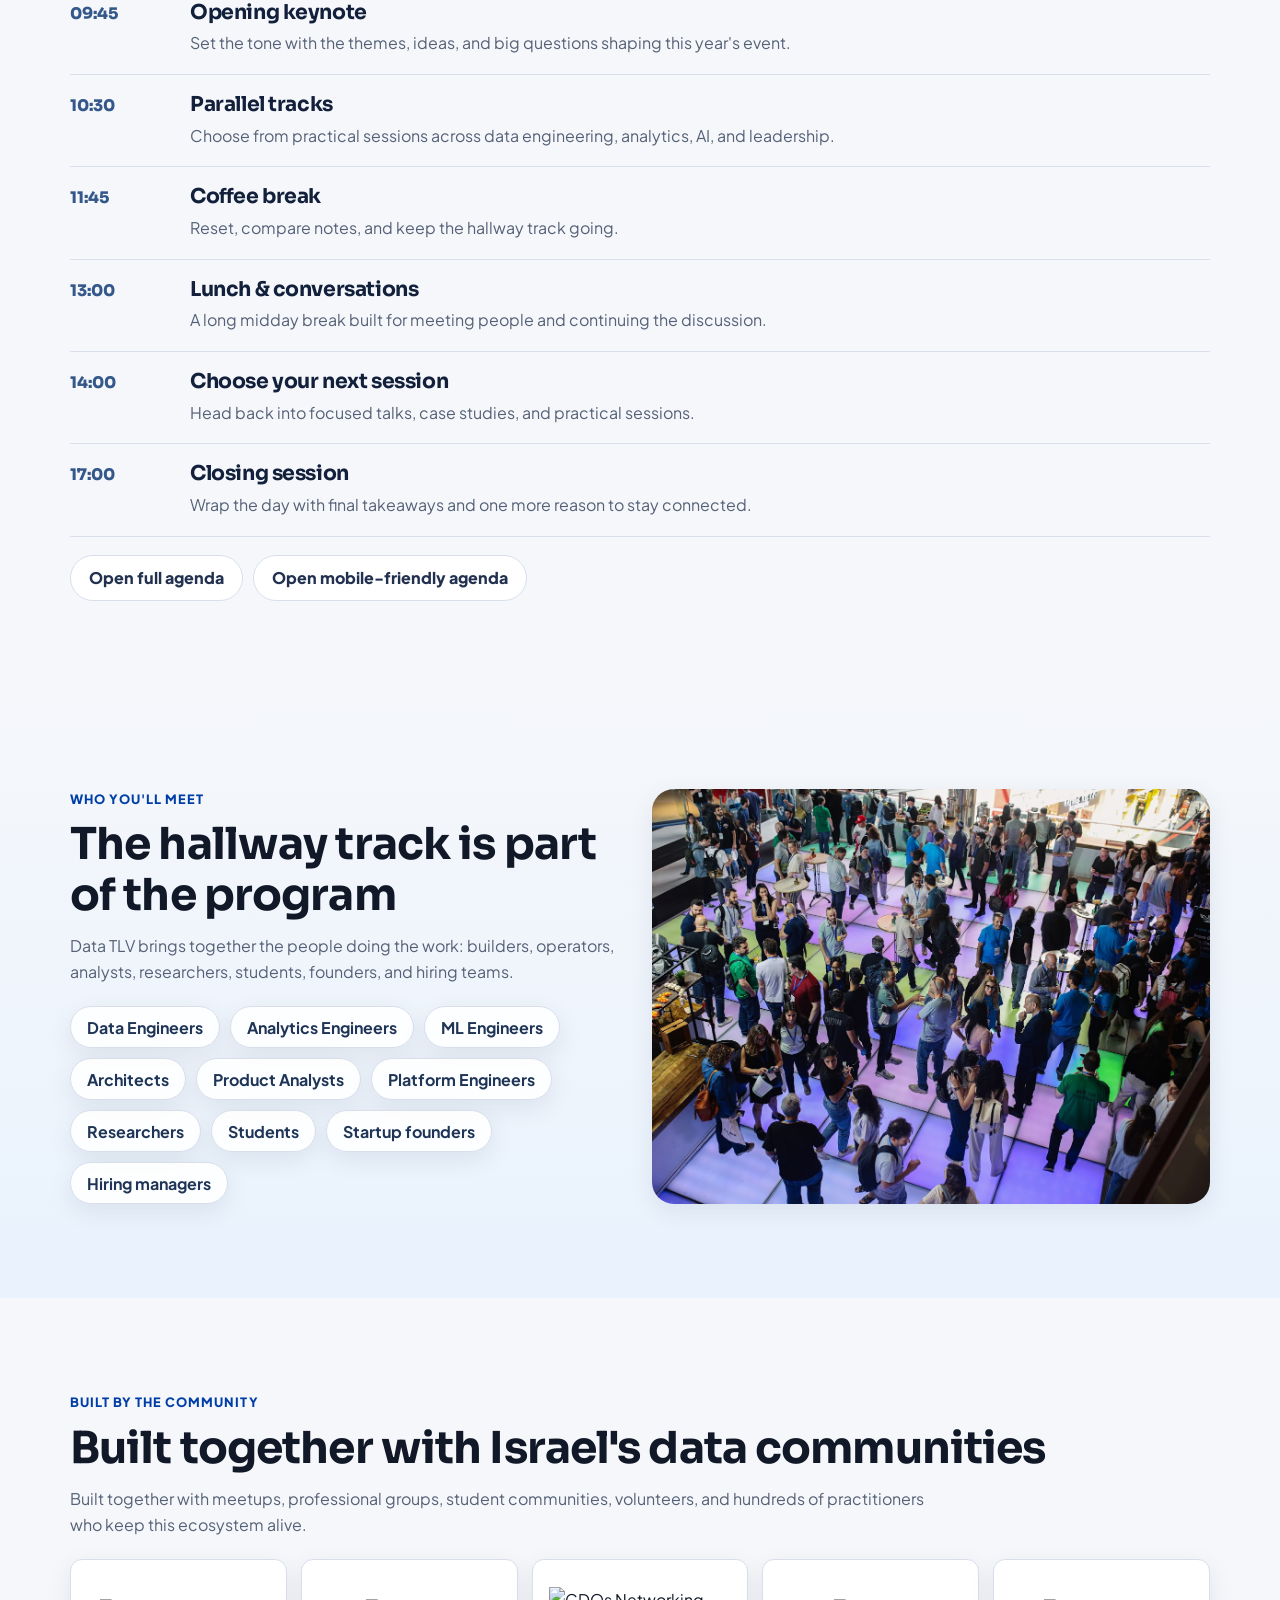
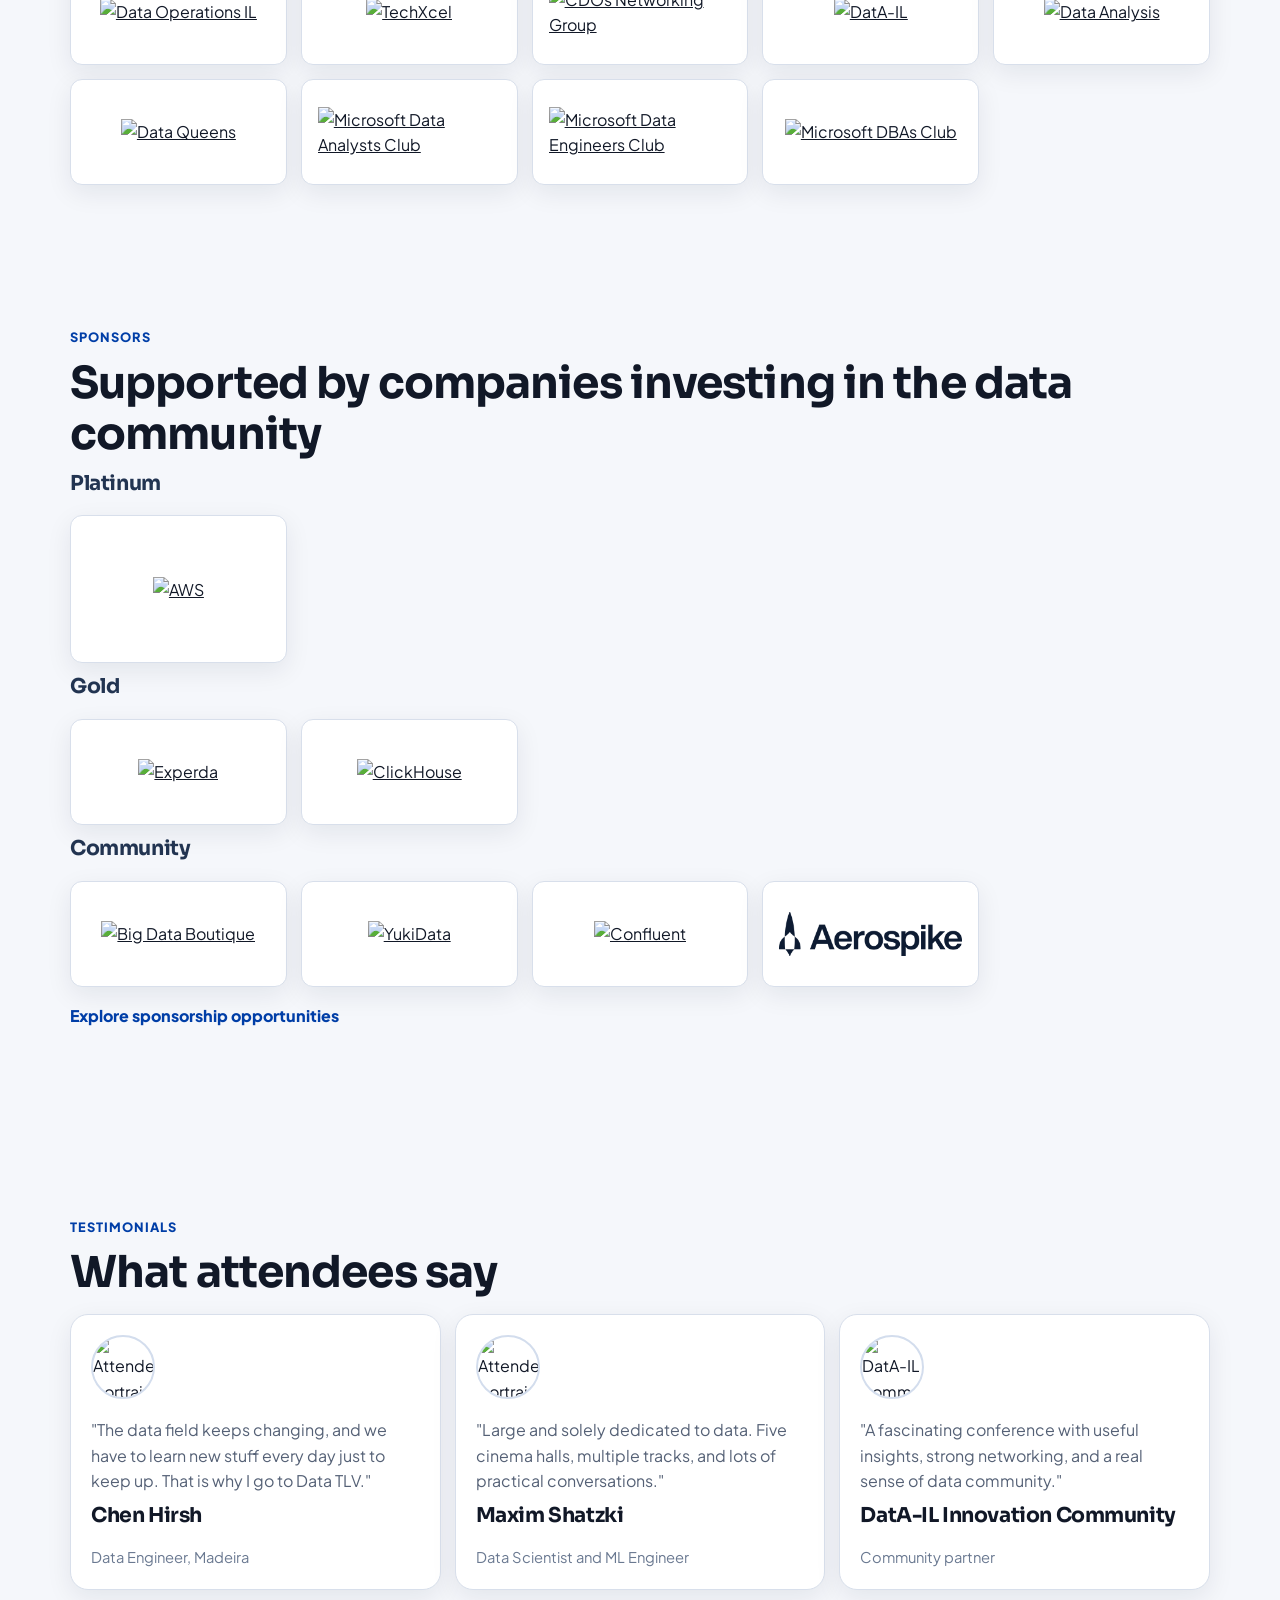
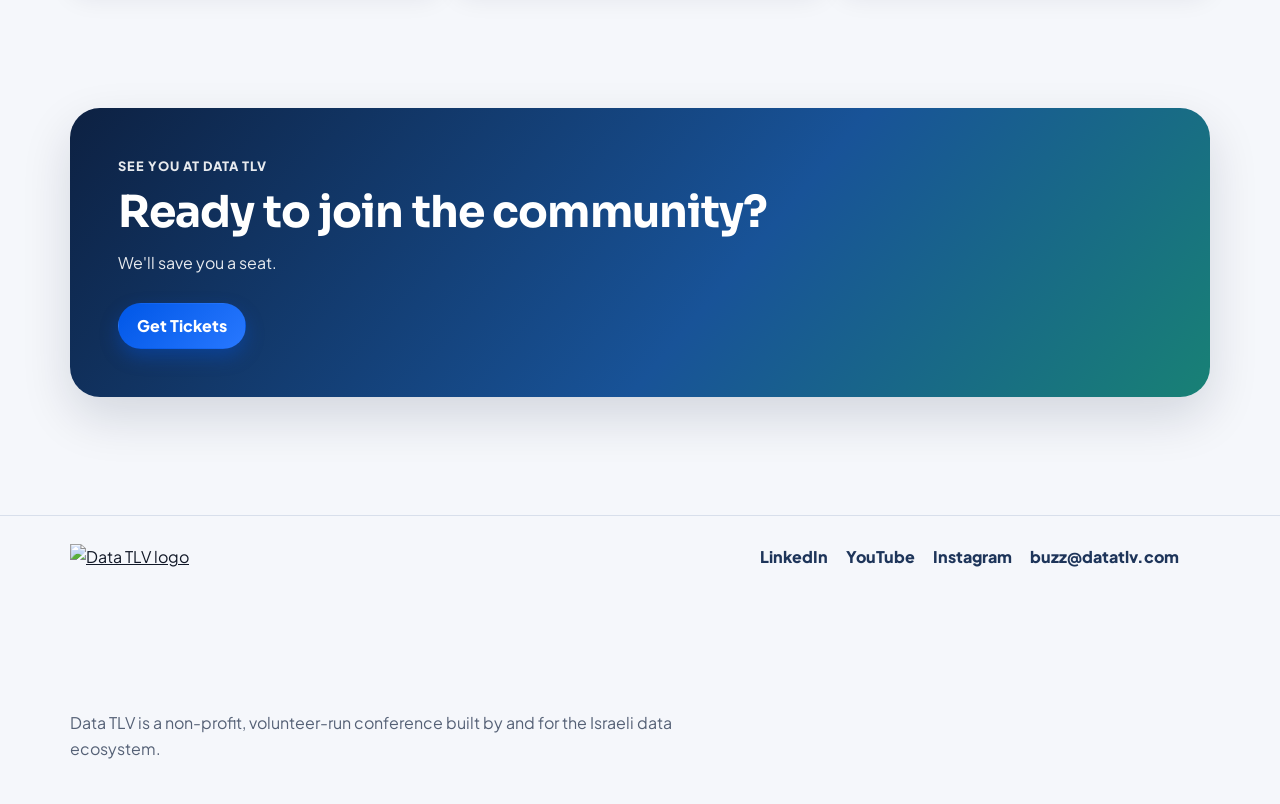
==== commit 15b5e832: "content redesign and page alignemnt" ====
--- a/index.html
+++ b/index.html
@@ -1,4 +1,4 @@
-<!DOCTYPE html>
+﻿<!DOCTYPE html>
 <html lang="en">
 <head>
   <meta charset="utf-8">
@@ -26,7 +26,7 @@
     "@type": "Organization",
     "name": "Data TLV",
     "logo": "images/logo-new.png",
-    "url": "https://datatlv.com"
+    "url": "https://Data TLV.com"
   }
   </script>
 </head>
@@ -82,7 +82,7 @@
     <section class="section reveal" id="highlights" aria-labelledby="highlights-title">
       <div class="container">
         <p class="eyebrow">Conference by the Numbers</p>
-        <h2 id="highlights-title">DataTLV by the numbers</h2>
+        <h2 id="highlights-title">Data TLV by the numbers</h2>
         <div class="stats-grid">
           <article class="stat-card">
             <p class="stat-value"><span class="count-up" data-target="1000" data-suffix="+">0</span></p>
@@ -110,7 +110,7 @@
           <div>
             <p class="eyebrow">What You'll Leave With</p>
             <h2 id="why-attend-title">More than a conference day</h2>
-            <p class="section-intro">The best takeaways from DataTLV are practical, personal, and immediate: ideas you can use next week, and people you will keep talking to long after the event.</p>
+            <p class="section-intro">The best takeaways from Data TLV are practical, personal, and immediate: ideas you can use next week, and people you will keep talking to long after the event.</p>
           </div>
           <div class="highlight-quote">
             <p>"The best part is leaving with both technical ideas and new people to message the next morning."</p>
@@ -160,7 +160,7 @@
     <section class="section reveal" id="agenda-preview" aria-labelledby="agenda-preview-title">
       <div class="container">
         <p class="eyebrow">The Day at a Glance</p>
-        <h2 id="agenda-preview-title">Your day at DataTLV</h2>
+        <h2 id="agenda-preview-title">Your day at Data TLV</h2>
         <div class="schedule-list" aria-label="Conference schedule preview">
           <div class="schedule-row">
             <p class="timeline-date">09:00</p>
@@ -224,8 +224,8 @@
         <div>
           <p class="eyebrow">Who You'll Meet</p>
           <h2 id="who-youll-meet-title">The hallway track is part of the program</h2>
-          <p class="section-intro">DataTLV brings together the people doing the work: builders, operators, analysts, researchers, students, founders, and hiring teams.</p>
-          <div class="people-cloud" aria-label="Who you'll meet at DataTLV">
+          <p class="section-intro">Data TLV brings together the people doing the work: builders, operators, analysts, researchers, students, founders, and hiring teams.</p>
+          <div class="people-cloud" aria-label="Who you'll meet at Data TLV">
             <span>Data Engineers</span>
             <span>Analytics Engineers</span>
             <span>ML Engineers</span>
@@ -304,7 +304,7 @@
         <div class="card-grid three-up">
           <article class="quote-card">
             <img src="images/20240229-0454K80.jpg" alt="Attendee portrait from Data TLV" width="120" height="120">
-            <p>"The data field keeps changing, and we have to learn new stuff every day just to keep up. That is why I go to DataTLV."</p>
+            <p>"The data field keeps changing, and we have to learn new stuff every day just to keep up. That is why I go to Data TLV."</p>
             <h3>Chen Hirsh</h3>
             <p class="meta">Data Engineer, Madeira</p>
           </article>
@@ -326,7 +326,7 @@
 
     <section class="section final-cta reveal" aria-labelledby="final-cta-title">
       <div class="container final-cta-shell">
-        <p class="eyebrow">See You at DataTLV</p>
+        <p class="eyebrow">See You at Data TLV</p>
         <h2 id="final-cta-title">Ready to join the community?</h2>
         <p>We'll save you a seat.</p>
         <div class="hero-actions">
@@ -346,8 +346,8 @@
       </div>
       <div class="footer-links" aria-label="Social links">
         <a href="https://www.linkedin.com/company/data-tlv" target="_blank" rel="noopener noreferrer">LinkedIn</a>
-        <a href="https://www.youtube.com/@datatlv" target="_blank" rel="noopener noreferrer">YouTube</a>
-        <a href="https://www.instagram.com/datatlv?igsh=ZTk3dDJkcmJjZGo5&amp;utm_source=ig_contact_invite" target="_blank" rel="noopener noreferrer">Instagram</a>
+        <a href="https://www.youtube.com/@Data TLV" target="_blank" rel="noopener noreferrer">YouTube</a>
+        <a href="https://www.instagram.com/Data TLV?igsh=ZTk3dDJkcmJjZGo5&amp;utm_source=ig_contact_invite" target="_blank" rel="noopener noreferrer">Instagram</a>
         <a href="mailto:buzz@datatlv.com">buzz@datatlv.com</a>
       </div>
     </div>
@@ -424,3 +424,5 @@
   </script>
 </body>
 </html>
+
+
--- a/Home.css
+++ b/Home.css
@@ -170,16 +170,25 @@
 }
 
 .mobile-menu {
+  position: absolute;
+  right: 4vw;
+  top: calc(100% - 6px);
+  width: min(88vw, 340px);
   display: grid;
-  gap: 10px;
-  padding: 0 4vw 18px;
-  border-bottom: 1px solid rgba(216, 223, 235, 0.72);
+  gap: 6px;
+  padding: 10px;
+  background: rgba(255, 255, 255, 0.98);
+  border: 1px solid rgba(216, 223, 235, 0.95);
+  border-radius: var(--radius-sm);
+  box-shadow: var(--shadow-md);
 }
 
 .mobile-menu a {
-  min-height: 44px;
+  min-height: 38px;
   display: inline-flex;
   align-items: center;
+  padding: 0 10px;
+  border-radius: 8px;
 }
 
 .btn {
@@ -322,6 +331,14 @@
   color: #0f172a;
 }
 
+.stat-card {
+  text-align: center;
+}
+
+.stat-card .stat-value + .stat-value {
+  margin-top: 8px;
+}
+
 .stat-label {
   margin-top: 8px;
   color: #495a73;
@@ -425,12 +442,67 @@
   margin: 0;
 }
 
+.feature-photo-grid {
+  display: grid;
+  gap: 16px;
+  overflow: visible;
+}
+
+.feature-photo-wide {
+  grid-column: auto;
+}
+
 .feature-photo img {
   width: 100%;
-  min-height: 320px;
+  aspect-ratio: 4 / 3;
   object-fit: cover;
-  border-radius: var(--radius-lg);
-  box-shadow: var(--shadow-md);
+  border-radius: 22px;
+  box-shadow: var(--shadow-sm);
+}
+
+.feature-photo-wide img {
+  aspect-ratio: 16 / 9;
+  object-position: center 38%;
+}
+
+@media (min-width: 768px) {
+  .feature-photo-grid {
+    grid-template-columns: repeat(2, minmax(0, 1fr));
+    grid-template-rows: 42% 58%;
+    gap: 18px;
+    height: clamp(430px, 48vw, 520px);
+    width: min(100%, 470px);
+    justify-self: end;
+    align-self: start;
+    overflow: hidden;
+    border-radius: 22px;
+  }
+
+  .feature-photo-wide {
+    grid-column: 1 / -1;
+    grid-row: 1;
+  }
+
+  .feature-photo img {
+    height: 100%;
+    aspect-ratio: auto;
+  }
+
+  .feature-photo-portrait {
+    grid-row: 2;
+    overflow: hidden;
+    border-radius: 22px;
+  }
+
+  .feature-photo-portrait img {
+    height: 100%;
+    object-position: center top;
+    border-radius: 0;
+  }
+
+  .feature-photo-wide img {
+    object-position: center top;
+  }
 }
 
 .timeline-date {
@@ -502,6 +574,25 @@
   object-fit: contain;
 }
 
+.sponsors-grid a,
+.partners-grid a {
+  min-height: 106px;
+  padding: 16px;
+}
+
+.sponsors-grid img,
+.partners-grid img {
+  max-height: 54px;
+}
+
+.sponsor-tier:first-of-type .sponsors-grid a {
+  min-height: 148px;
+}
+
+.sponsor-tier:first-of-type .sponsors-grid img {
+  max-height: 96px;
+}
+
 .sponsors-low {
   padding-top: clamp(30px, 5vw, 48px);
 }
@@ -678,7 +769,8 @@
     grid-template-columns: repeat(4, minmax(0, 1fr));
   }
 
-  .partners-grid {
+  .partners-grid,
+  .sponsors-grid {
     grid-template-columns: repeat(5, minmax(0, 1fr));
   }
 }
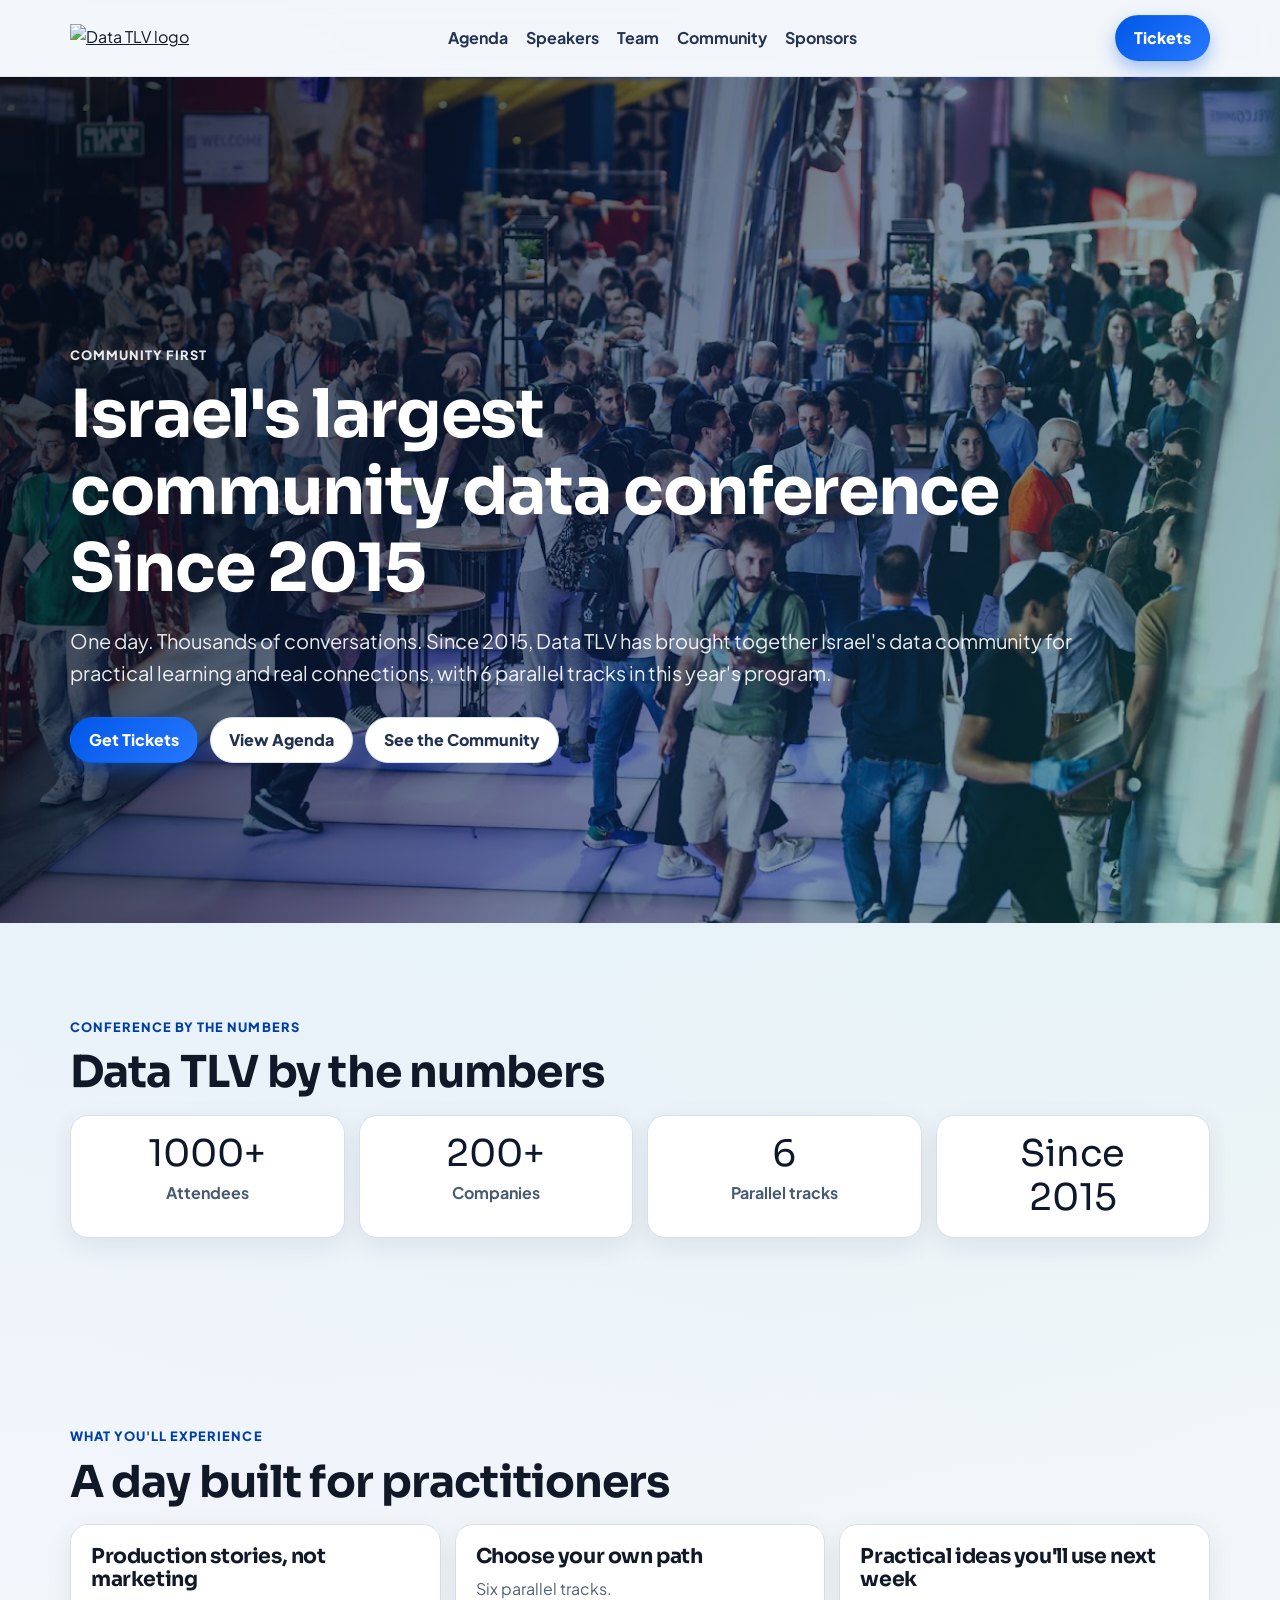
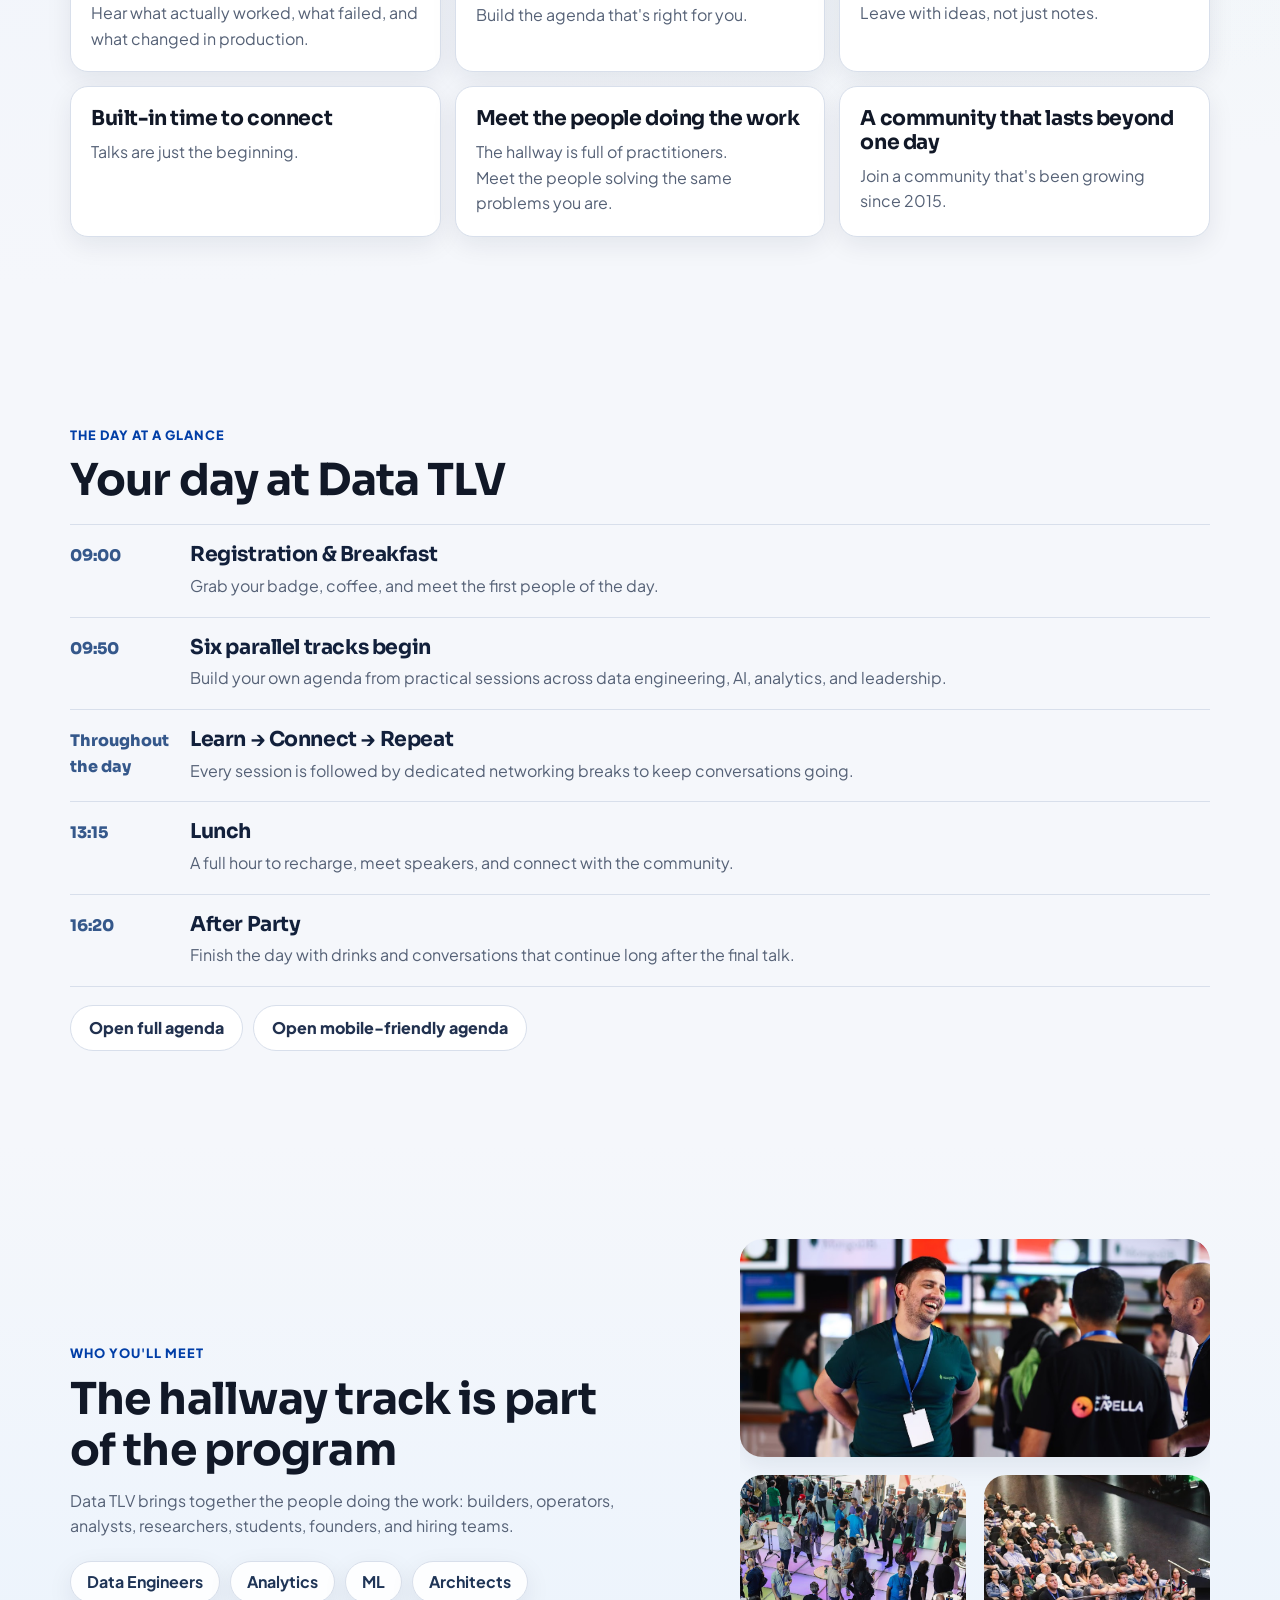
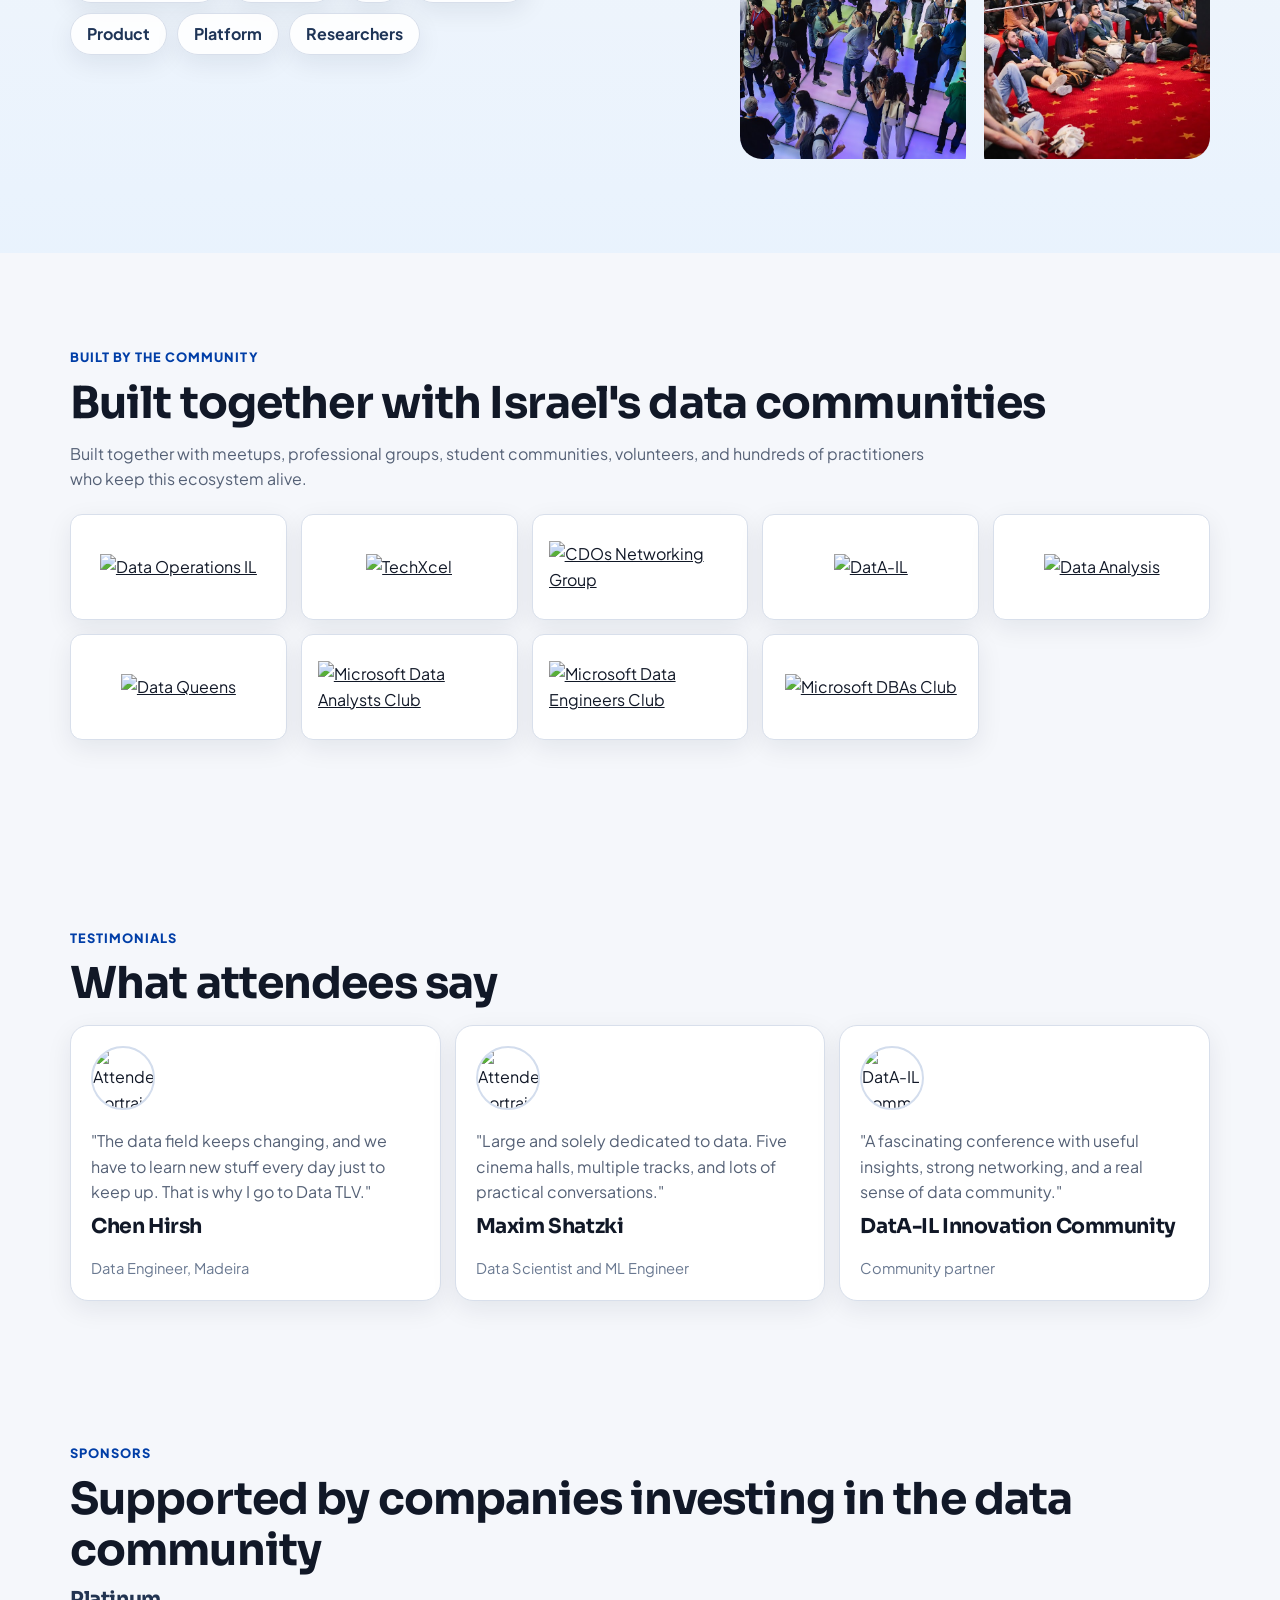
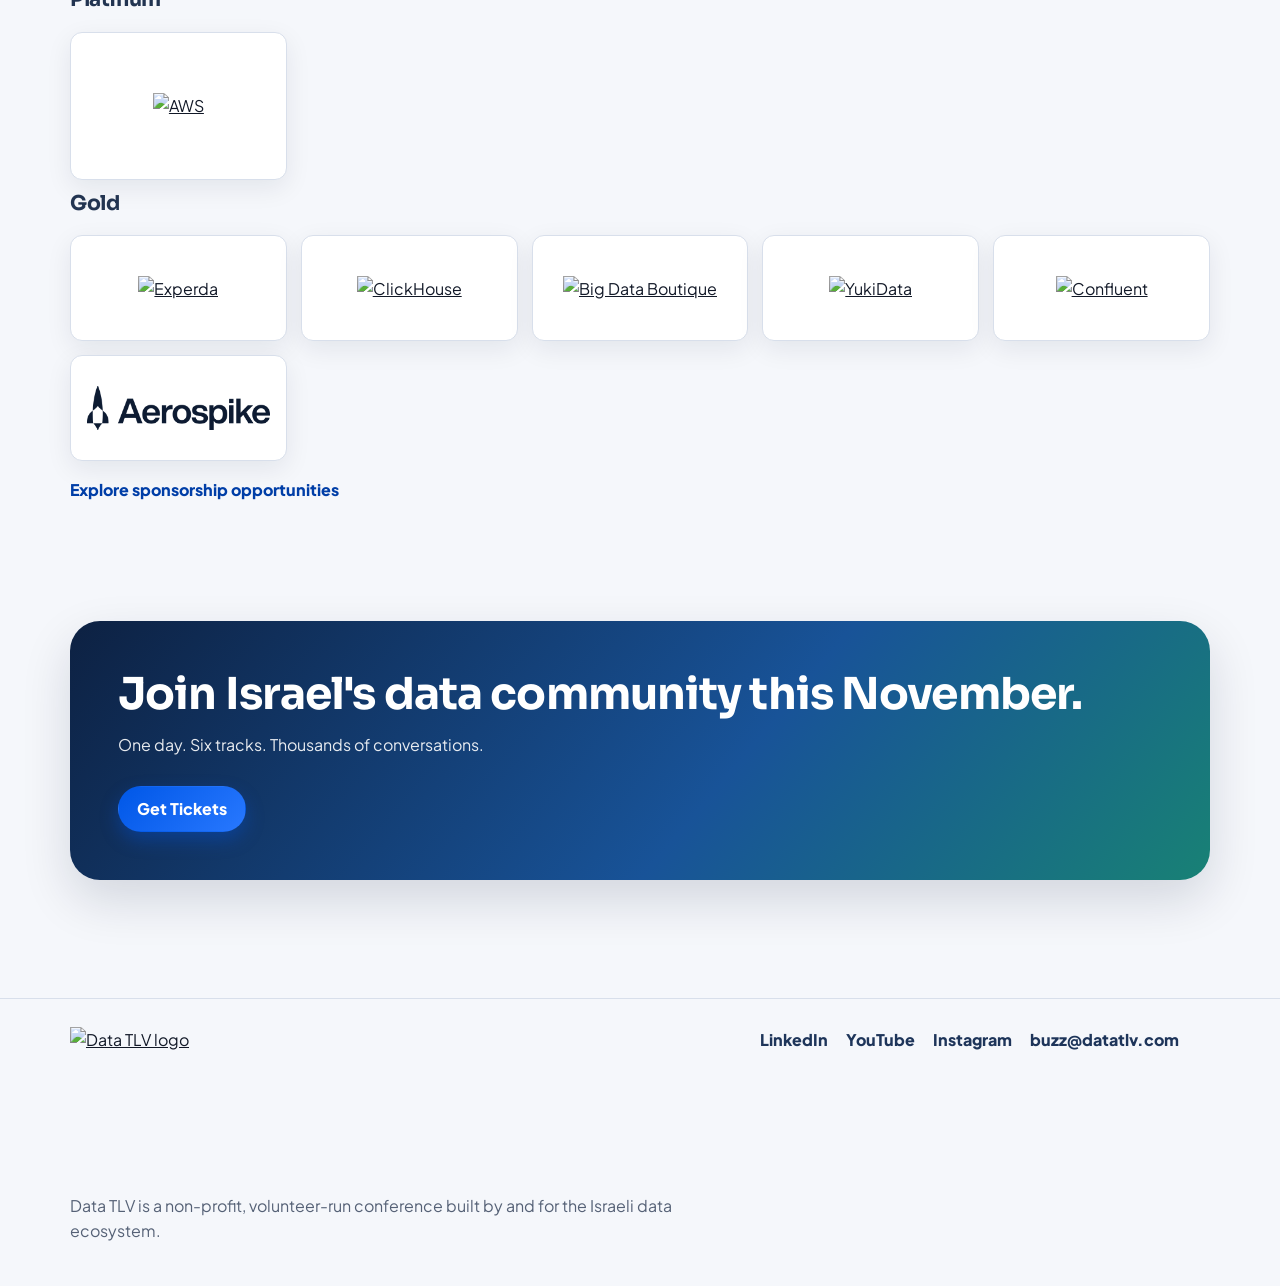
==== commit f249ad7b: "mobile version fix" ====
--- a/index.html
+++ b/index.html
@@ -1,428 +1,16 @@
-﻿<!DOCTYPE html>
+<!DOCTYPE html>
 <html lang="en">
 <head>
   <meta charset="utf-8">
   <meta name="viewport" content="width=device-width, initial-scale=1.0">
-  <meta name="keywords" content="Data TLV, data conference, AI, analytics, data engineering, summit Israel">
-  <meta name="description" content="Data TLV is Israel's largest nonprofit community conference for data professionals. Join a full day of practical sessions, real production stories, and meaningful networking.">
-  <title>Data TLV | Israel's Community Data Conference</title>
-  <meta name="theme-color" content="#0f172a">
-  <meta property="og:title" content="Data TLV | Israel's Community Data Conference">
-  <meta property="og:description" content="Where Israel's data community meets for one day of practical learning and connection.">
-  <meta property="og:type" content="website">
-  <meta property="og:image" content="images/hero images/untitled-255.jpg">
-  <link rel="preconnect" href="https://fonts.googleapis.com">
-  <link rel="preconnect" href="https://fonts.gstatic.com" crossorigin>
-  <link href="https://fonts.googleapis.com/css2?family=Plus+Jakarta+Sans:wght@400;500;600;700;800&family=Sora:wght@500;600;700&display=swap" rel="stylesheet">
-  <link rel="apple-touch-icon" sizes="180x180" href="favicon%20folder/apple-touch-icon.png">
-  <link rel="icon" type="image/png" sizes="32x32" href="favicon%20folder/favicon-32x32.png">
-  <link rel="icon" type="image/png" sizes="16x16" href="favicon%20folder/favicon-16x16.png">
-  <link rel="shortcut icon" href="favicon%20folder/favicon.ico">
-  <link rel="manifest" href="favicon%20folder/site.webmanifest">
-  <link rel="stylesheet" href="Home.css" media="screen">
-  <script type="application/ld+json">
-  {
-    "@context": "https://schema.org",
-    "@type": "Organization",
-    "name": "Data TLV",
-    "logo": "images/logo-new.png",
-    "url": "https://Data TLV.com"
-  }
+  <meta http-equiv="refresh" content="0; url=Home.html">
+  <meta name="robots" content="noindex,follow">
+  <title>Data TLV</title>
+  <script>
+    window.location.replace('Home.html');
   </script>
 </head>
 <body>
-  <a class="skip-link" href="#main-content">Skip to main content</a>
-
-  <header class="site-header" id="top">
-    <div class="container nav-shell">
-      <a class="brand" href="Home.html" aria-label="Data TLV homepage">
-        <img src="images/logo-new.png" alt="Data TLV logo" width="224" height="51">
-      </a>
-
-      <button class="menu-toggle" type="button" aria-expanded="false" aria-controls="mobile-menu" aria-label="Open site menu">
-        <span></span><span></span><span></span>
-      </button>
-
-      <nav class="site-nav" aria-label="Primary navigation">
-        <a href="Sessions-Schedule.html">Agenda</a>
-        <a href="Speakers-Wall.html">Speakers</a>
-        <a href="Team.html">Team</a>
-        <a href="#community">Community</a>
-        <a href="#sponsors">Sponsors</a>
-      </nav>
-
-      <a class="btn btn-primary nav-ticket" href="https://tickchak.co.il/95322" target="_blank" rel="noopener noreferrer">Tickets</a>
-    </div>
-
-    <nav class="mobile-menu" id="mobile-menu" aria-label="Mobile navigation" hidden>
-      <a href="Sessions-Schedule.html">Agenda</a>
-      <a href="Speakers-Wall.html">Speakers</a>
-      <a href="Team.html">Team</a>
-      <a href="#community">Community</a>
-      <a href="#sponsors">Sponsors</a>
-      <a href="https://tickchak.co.il/95322" target="_blank" rel="noopener noreferrer">Tickets</a>
-    </nav>
-  </header>
-
-  <main id="main-content">
-    <section class="hero section reveal" aria-labelledby="hero-title">
-      <div class="hero-background" role="img" aria-label="Data TLV audience at a previous conference"></div>
-      <div class="container hero-content">
-        <p class="eyebrow">Community first</p>
-        <h1 id="hero-title">Where Israel's data community meets.</h1>
-        <p class="hero-lead">One day. Thousands of conversations. Learn from teams building real systems and meet the people behind them.</p>
-        <div class="hero-actions">
-          <a class="btn btn-primary" href="https://tickchak.co.il/95322" target="_blank" rel="noopener noreferrer">Get Tickets</a>
-          <a class="btn btn-ghost" href="Sessions-Schedule.html">View Agenda</a>
-          <a class="btn btn-ghost" href="#community">See the Community</a>
-        </div>
-      </div>
-    </section>
-
-    <section class="section reveal" id="highlights" aria-labelledby="highlights-title">
-      <div class="container">
-        <p class="eyebrow">Conference by the Numbers</p>
-        <h2 id="highlights-title">Data TLV by the numbers</h2>
-        <div class="stats-grid">
-          <article class="stat-card">
-            <p class="stat-value"><span class="count-up" data-target="1000" data-suffix="+">0</span></p>
-            <p class="stat-label">Attendees</p>
-          </article>
-          <article class="stat-card">
-            <p class="stat-value"><span class="count-up" data-target="200" data-suffix="+">0</span></p>
-            <p class="stat-label">Companies represented</p>
-          </article>
-          <article class="stat-card">
-            <p class="stat-value"><span class="count-up" data-target="40" data-suffix="%">0</span></p>
-            <p class="stat-label">First-time attendees</p>
-          </article>
-          <article class="stat-card">
-            <p class="stat-value"><span class="count-up" data-target="35" data-suffix="%">0</span></p>
-            <p class="stat-label">Team leads and decision makers</p>
-          </article>
-        </div>
-      </div>
-    </section>
-
-    <section class="section reveal" id="why-attend" aria-labelledby="why-attend-title">
-      <div class="container">
-        <div class="split-section">
-          <div>
-            <p class="eyebrow">What You'll Leave With</p>
-            <h2 id="why-attend-title">More than a conference day</h2>
-            <p class="section-intro">The best takeaways from Data TLV are practical, personal, and immediate: ideas you can use next week, and people you will keep talking to long after the event.</p>
-          </div>
-          <div class="highlight-quote">
-            <p>"The best part is leaving with both technical ideas and new people to message the next morning."</p>
-          </div>
-        </div>
-        <div class="card-grid three-up">
-          <article class="content-card">
-            <h3>Hear real production stories</h3>
-            <p>Learn from teams sharing what worked, what failed, and what changed their systems.</p>
-          </article>
-          <article class="content-card">
-            <h3>Meet the people behind the work</h3>
-            <p>Connect with data engineers, analysts, scientists, and leaders from across Israel.</p>
-          </article>
-          <article class="content-card">
-            <h3>Discover tools you'll use next week</h3>
-            <p>Walk away with practical patterns and platform ideas you can apply immediately.</p>
-          </article>
-          <article class="content-card">
-            <h3>Build your professional network</h3>
-            <p>Create relationships with peers, hiring teams, founders, and community leaders.</p>
-          </article>
-          <article class="content-card">
-            <h3>Leave with practical ideas</h3>
-            <p>Every track is designed to be useful, concrete, and relevant to real day-to-day work.</p>
-          </article>
-        </div>
-      </div>
-    </section>
-
-    <section class="section reveal" id="topics" aria-labelledby="topics-title">
-      <div class="container">
-        <p class="eyebrow">This Year's Conversations</p>
-        <h2 id="topics-title">What people will be talking about</h2>
-        <div class="card-grid three-up">
-          <article class="track-card"><h3>Building reliable data platforms</h3><p>Lessons on pipelines, quality, governance, and scale that survive real production pressure.</p></article>
-          <article class="track-card"><h3>Real AI in production</h3><p>What applied AI looks like after the demo, with tradeoffs, failure modes, and operating reality.</p></article>
-          <article class="track-card"><h3>Lessons from large-scale systems</h3><p>Architecture decisions, bottlenecks, and the patterns teams use when the stakes are high.</p></article>
-          <article class="track-card"><h3>Analytics that drive decisions</h3><p>How strong modeling and clear reporting actually change product, growth, and business outcomes.</p></article>
-          <article class="track-card"><h3>Data leadership</h3><p>Hiring, prioritization, stakeholder trust, and the work of building healthy data organizations.</p></article>
-          <article class="track-card"><h3>Modern engineering practices</h3><p>Platform thinking, developer experience, observability, and the habits that make teams faster.</p></article>
-          <article class="track-card"><h3>Case studies from Israeli companies</h3><p>Stories from local teams shipping, learning, and iterating in production.</p></article>
-        </div>
-      </div>
-    </section>
-
-    <section class="section reveal" id="agenda-preview" aria-labelledby="agenda-preview-title">
-      <div class="container">
-        <p class="eyebrow">The Day at a Glance</p>
-        <h2 id="agenda-preview-title">Your day at Data TLV</h2>
-        <div class="schedule-list" aria-label="Conference schedule preview">
-          <div class="schedule-row">
-            <p class="timeline-date">09:00</p>
-            <div class="schedule-copy">
-              <h3>Coffee &amp; Registration</h3>
-              <p>Arrive, pick up your badge, and start the first conversations of the day.</p>
-            </div>
-          </div>
-          <div class="schedule-row">
-            <p class="timeline-date">09:45</p>
-            <div class="schedule-copy">
-              <h3>Opening keynote</h3>
-              <p>Set the tone with the themes, ideas, and big questions shaping this year's event.</p>
-            </div>
-          </div>
-          <div class="schedule-row">
-            <p class="timeline-date">10:30</p>
-            <div class="schedule-copy">
-              <h3>Parallel tracks</h3>
-              <p>Choose from practical sessions across data engineering, analytics, AI, and leadership.</p>
-            </div>
-          </div>
-          <div class="schedule-row">
-            <p class="timeline-date">11:45</p>
-            <div class="schedule-copy">
-              <h3>Coffee break</h3>
-              <p>Reset, compare notes, and keep the hallway track going.</p>
-            </div>
-          </div>
-          <div class="schedule-row">
-            <p class="timeline-date">13:00</p>
-            <div class="schedule-copy">
-              <h3>Lunch &amp; conversations</h3>
-              <p>A long midday break built for meeting people and continuing the discussion.</p>
-            </div>
-          </div>
-          <div class="schedule-row">
-            <p class="timeline-date">14:00</p>
-            <div class="schedule-copy">
-              <h3>Choose your next session</h3>
-              <p>Head back into focused talks, case studies, and practical sessions.</p>
-            </div>
-          </div>
-          <div class="schedule-row">
-            <p class="timeline-date">17:00</p>
-            <div class="schedule-copy">
-              <h3>Closing session</h3>
-              <p>Wrap the day with final takeaways and one more reason to stay connected.</p>
-            </div>
-          </div>
-        </div>
-        <div class="schedule-actions">
-          <a class="btn btn-ghost" href="Sessions-Schedule.html">Open full agenda</a>
-          <a class="btn btn-ghost" href="https://data-tlv-2026.sessionize.com" target="_blank" rel="noopener noreferrer">Open mobile-friendly agenda</a>
-        </div>
-      </div>
-    </section>
-
-    <section class="section reveal who-youll-meet" aria-labelledby="who-youll-meet-title">
-      <div class="container split-section split-section-visual">
-        <div>
-          <p class="eyebrow">Who You'll Meet</p>
-          <h2 id="who-youll-meet-title">The hallway track is part of the program</h2>
-          <p class="section-intro">Data TLV brings together the people doing the work: builders, operators, analysts, researchers, students, founders, and hiring teams.</p>
-          <div class="people-cloud" aria-label="Who you'll meet at Data TLV">
-            <span>Data Engineers</span>
-            <span>Analytics Engineers</span>
-            <span>ML Engineers</span>
-            <span>Architects</span>
-            <span>Product Analysts</span>
-            <span>Platform Engineers</span>
-            <span>Researchers</span>
-            <span>Students</span>
-            <span>Startup founders</span>
-            <span>Hiring managers</span>
-          </div>
-        </div>
-        <figure class="feature-photo">
-          <img src="images/hero images/untitled-262.jpg" alt="Data TLV attendees gathering and talking between sessions" width="900" height="600">
-        </figure>
-      </div>
-    </section>
-
-    <section class="section reveal" id="community" aria-labelledby="community-title">
-      <div class="container">
-        <p class="eyebrow">Built by the Community</p>
-        <h2 id="community-title">Built together with Israel's data communities</h2>
-        <p class="section-intro">Built together with meetups, professional groups, student communities, volunteers, and hundreds of practitioners who keep this ecosystem alive.</p>
-        <div class="logo-grid partners-grid">
-          <a href="https://linktr.ee/data_operations_il" target="_blank" rel="noopener noreferrer"><img src="images/data_ops_logo.png" alt="Data Operations IL"></a>
-          <a href="http://techxcel.co/" target="_blank" rel="noopener noreferrer"><img src="images/TechXcellogo.png" alt="TechXcel"></a>
-          <a href="https://www.jutomate.net/cdos-netowking-group" target="_blank" rel="noopener noreferrer"><img src="images/CDOs.png" alt="CDOs Networking Group"></a>
-          <a href="https://www.linkedin.com/company/data-il-innovation-community/" target="_blank" rel="noopener noreferrer"><img src="images/data_il_innovation_community_logo.jpg" alt="DatA-IL"></a>
-          <a href="https://pop.education.gov.il/tchumey_daat/data-analysis/high-school/" target="_blank" rel="noopener noreferrer"><img src="images/data_analysis.png" alt="Data Analysis"></a>
-          <a href="https://www.linkedin.com/company/data-queens-il/" target="_blank" rel="noopener noreferrer"><img src="images/1.png" alt="Data Queens"></a>
-          <a href="https://www.meetup.com/microsoft-data-analysts-club/" target="_blank" rel="noopener noreferrer"><img src="images/MicrosoftDataAnalystsClub_logo.png" alt="Microsoft Data Analysts Club"></a>
-          <a href="https://www.meetup.com/microsoft-data-engineers-club/" target="_blank" rel="noopener noreferrer"><img src="images/MicrosoftDataEngineersclub_logo.png" alt="Microsoft Data Engineers Club"></a>
-          <a href="https://www.meetup.com/microsoft-dbas-club/" target="_blank" rel="noopener noreferrer"><img src="images/Microsoft_dbas_club_logo.png" alt="Microsoft DBAs Club"></a>
-        </div>
-      </div>
-    </section>
-
-    <section class="section reveal sponsors-low" id="sponsors" aria-labelledby="sponsors-title">
-      <div class="container">
-        <p class="eyebrow">Sponsors</p>
-        <h2 id="sponsors-title">Supported by companies investing in the data community</h2>
-
-        <div class="sponsor-tier">
-          <h3>Platinum</h3>
-          <div class="logo-grid sponsors-grid">
-            <a href="https://aws.amazon.com/" target="_blank" rel="noopener noreferrer"><img src="images/aws1.jpeg" alt="AWS"></a>
-          </div>
-        </div>
-
-        <div class="sponsor-tier">
-          <h3>Gold</h3>
-          <div class="logo-grid sponsors-grid">
-            <a href="https://www.experda.com/" target="_blank" rel="noopener noreferrer"><img src="images/experda_logo.jpeg" alt="Experda"></a>
-            <a href="https://clickhouse.com/" target="_blank" rel="noopener noreferrer"><img src="images/clickhouse.jpeg" alt="ClickHouse"></a>
-          </div>
-        </div>
-
-        <div class="sponsor-tier">
-          <h3>Community</h3>
-          <div class="logo-grid sponsors-grid">
-            <a href="https://bigdataboutique.com/" target="_blank" rel="noopener noreferrer"><img src="images/data_butique.jpeg" alt="Big Data Boutique"></a>
-            <a href="https://yukidata.com/" target="_blank" rel="noopener noreferrer"><img src="images/yuki_logo.png" alt="YukiData"></a>
-            <a href="https://www.confluent.io/" target="_blank" rel="noopener noreferrer"><img src="images/confluent.png" alt="Confluent"></a>
-            <a href="https://aerospike.com/" target="_blank" rel="noopener noreferrer"><img src="images/Aerospike_Logo.png" alt="Aerospike"></a>
-          </div>
-        </div>
-
-        <p class="section-note"><a href="sponsorship_opportunities.html">Explore sponsorship opportunities</a></p>
-      </div>
-    </section>
-
-    <section class="section reveal" id="testimonials" aria-labelledby="testimonials-title">
-      <div class="container">
-        <p class="eyebrow">Testimonials</p>
-        <h2 id="testimonials-title">What attendees say</h2>
-        <div class="card-grid three-up">
-          <article class="quote-card">
-            <img src="images/20240229-0454K80.jpg" alt="Attendee portrait from Data TLV" width="120" height="120">
-            <p>"The data field keeps changing, and we have to learn new stuff every day just to keep up. That is why I go to Data TLV."</p>
-            <h3>Chen Hirsh</h3>
-            <p class="meta">Data Engineer, Madeira</p>
-          </article>
-          <article class="quote-card">
-            <img src="images/20240229-2334K80.jpg" alt="Attendee portrait from Data TLV" width="120" height="120">
-            <p>"Large and solely dedicated to data. Five cinema halls, multiple tracks, and lots of practical conversations."</p>
-            <h3>Maxim Shatzki</h3>
-            <p class="meta">Data Scientist and ML Engineer</p>
-          </article>
-          <article class="quote-card">
-            <img src="images/data_il_innovation_community_logo.jpg" alt="DatA-IL community logo" width="120" height="120">
-            <p>"A fascinating conference with useful insights, strong networking, and a real sense of data community."</p>
-            <h3>DatA-IL Innovation Community</h3>
-            <p class="meta">Community partner</p>
-          </article>
-        </div>
-      </div>
-    </section>
-
-    <section class="section final-cta reveal" aria-labelledby="final-cta-title">
-      <div class="container final-cta-shell">
-        <p class="eyebrow">See You at Data TLV</p>
-        <h2 id="final-cta-title">Ready to join the community?</h2>
-        <p>We'll save you a seat.</p>
-        <div class="hero-actions">
-          <a class="btn btn-primary" href="https://tickchak.co.il/95322" target="_blank" rel="noopener noreferrer">Get Tickets</a>
-        </div>
-      </div>
-    </section>
-  </main>
-
-  <footer class="site-footer">
-    <div class="container footer-grid">
-      <div>
-        <a class="brand" href="Home.html" aria-label="Data TLV homepage">
-          <img src="images/logo-new.png" alt="Data TLV logo" width="188" height="43">
-        </a>
-        <p class="footer-note">Data TLV is a non-profit, volunteer-run conference built by and for the Israeli data ecosystem.</p>
-      </div>
-      <div class="footer-links" aria-label="Social links">
-        <a href="https://www.linkedin.com/company/data-tlv" target="_blank" rel="noopener noreferrer">LinkedIn</a>
-        <a href="https://www.youtube.com/@Data TLV" target="_blank" rel="noopener noreferrer">YouTube</a>
-        <a href="https://www.instagram.com/Data TLV?igsh=ZTk3dDJkcmJjZGo5&amp;utm_source=ig_contact_invite" target="_blank" rel="noopener noreferrer">Instagram</a>
-        <a href="mailto:buzz@datatlv.com">buzz@datatlv.com</a>
-      </div>
-    </div>
-  </footer>
-
-  <script>
-    (function () {
-      var menuBtn = document.querySelector('.menu-toggle');
-      var mobileMenu = document.getElementById('mobile-menu');
-      if (menuBtn && mobileMenu) {
-        menuBtn.addEventListener('click', function () {
-          var isOpen = menuBtn.getAttribute('aria-expanded') === 'true';
-          menuBtn.setAttribute('aria-expanded', String(!isOpen));
-          mobileMenu.hidden = isOpen;
-        });
-
-        mobileMenu.querySelectorAll('a').forEach(function (link) {
-          link.addEventListener('click', function () {
-            menuBtn.setAttribute('aria-expanded', 'false');
-            mobileMenu.hidden = true;
-          });
-        });
-      }
-
-      var revealTargets = document.querySelectorAll('.reveal');
-      if ('IntersectionObserver' in window && revealTargets.length) {
-        var revealObserver = new IntersectionObserver(function (entries) {
-          entries.forEach(function (entry) {
-            if (entry.isIntersecting) {
-              entry.target.classList.add('is-visible');
-              revealObserver.unobserve(entry.target);
-            }
-          });
-        }, { threshold: 0.16 });
-        revealTargets.forEach(function (target) { revealObserver.observe(target); });
-      } else {
-        revealTargets.forEach(function (target) { target.classList.add('is-visible'); });
-      }
-
-      var counters = document.querySelectorAll('.count-up');
-      var animateCounter = function (el) {
-        var target = parseInt(el.getAttribute('data-target') || '0', 10);
-        var suffix = el.getAttribute('data-suffix') || '';
-        var duration = 1200;
-        var start = performance.now();
-
-        var step = function (now) {
-          var progress = Math.min((now - start) / duration, 1);
-          var eased = 1 - Math.pow(1 - progress, 3);
-          el.textContent = Math.floor(target * eased) + suffix;
-          if (progress < 1) {
-            requestAnimationFrame(step);
-          }
-        };
-        requestAnimationFrame(step);
-      };
-
-      if ('IntersectionObserver' in window && counters.length) {
-        var counterObserver = new IntersectionObserver(function (entries) {
-          entries.forEach(function (entry) {
-            if (entry.isIntersecting && !entry.target.dataset.animated) {
-              entry.target.dataset.animated = 'true';
-              animateCounter(entry.target);
-            }
-          });
-        }, { threshold: 0.5 });
-
-        counters.forEach(function (counter) { counterObserver.observe(counter); });
-      } else {
-        counters.forEach(animateCounter);
-      }
-
-    })();
-  </script>
+  <p>Redirecting to <a href="Home.html">Home.html</a>...</p>
 </body>
 </html>
-
-
